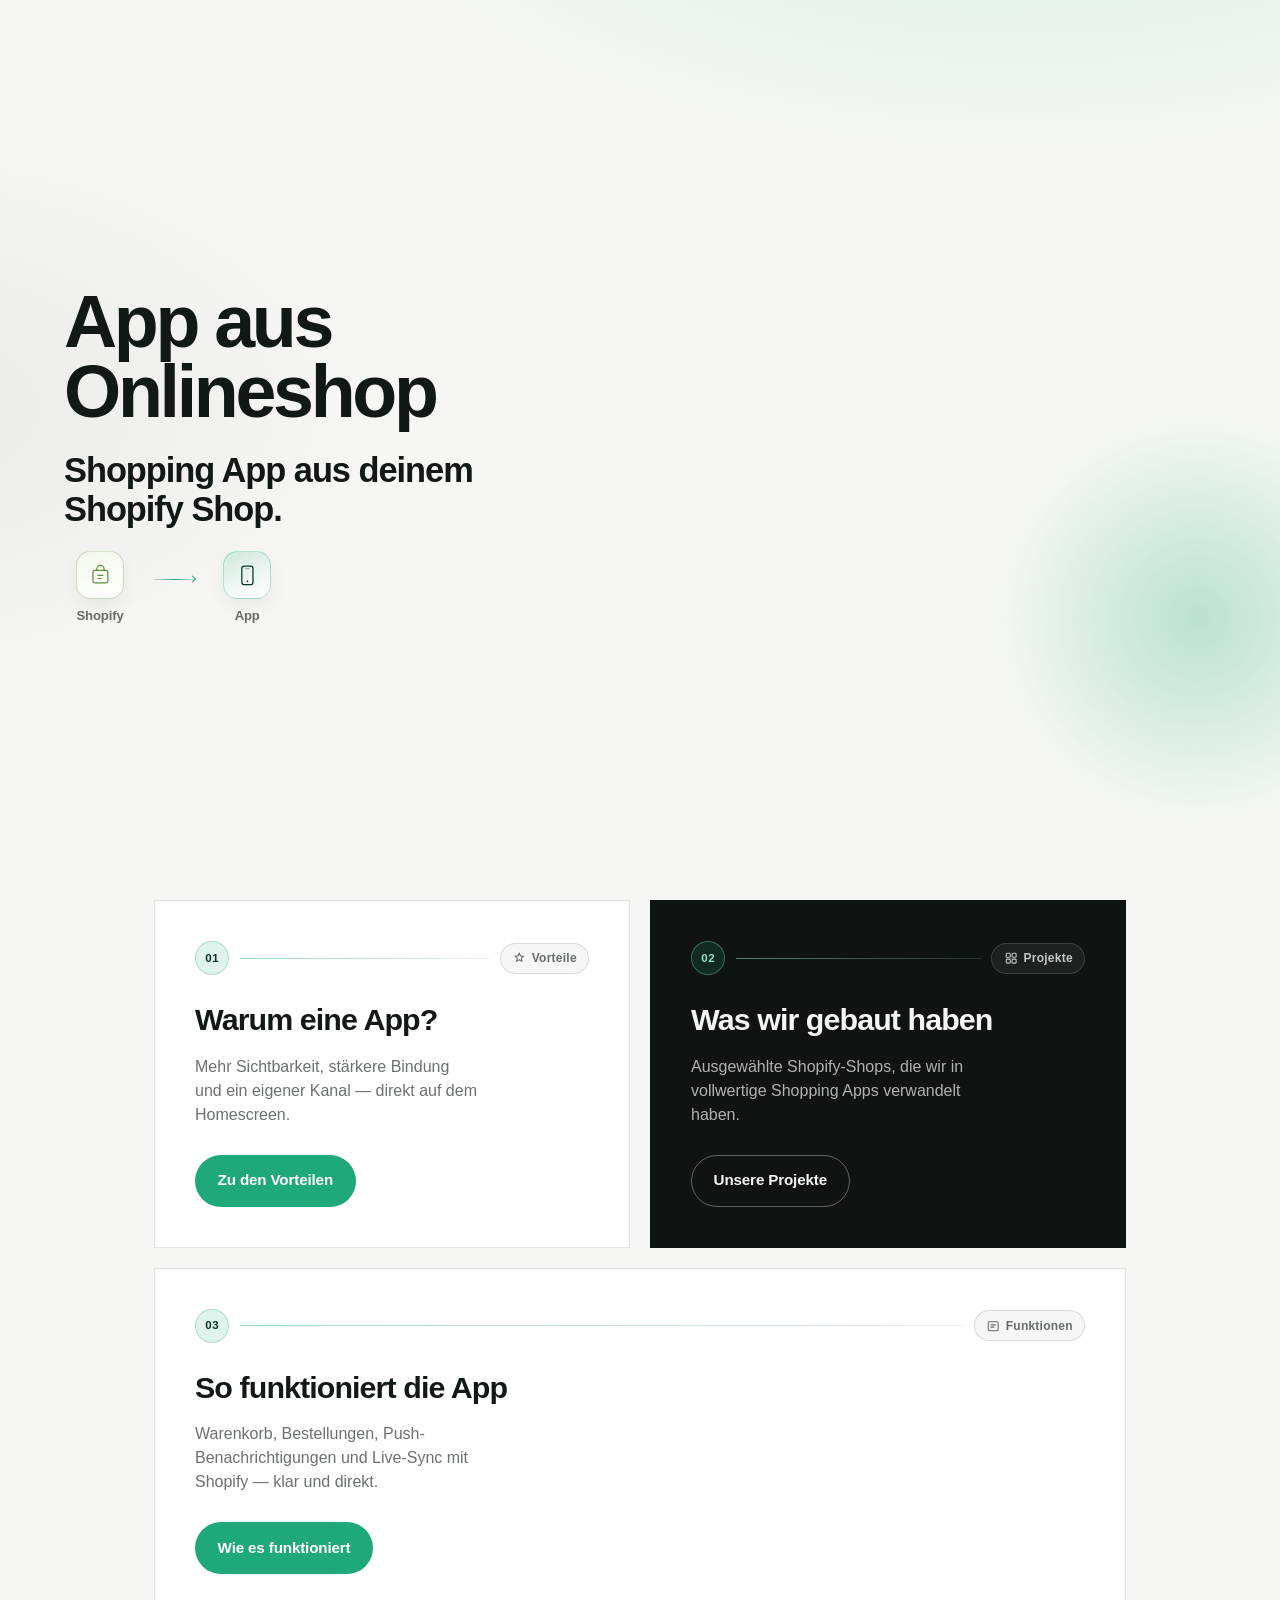
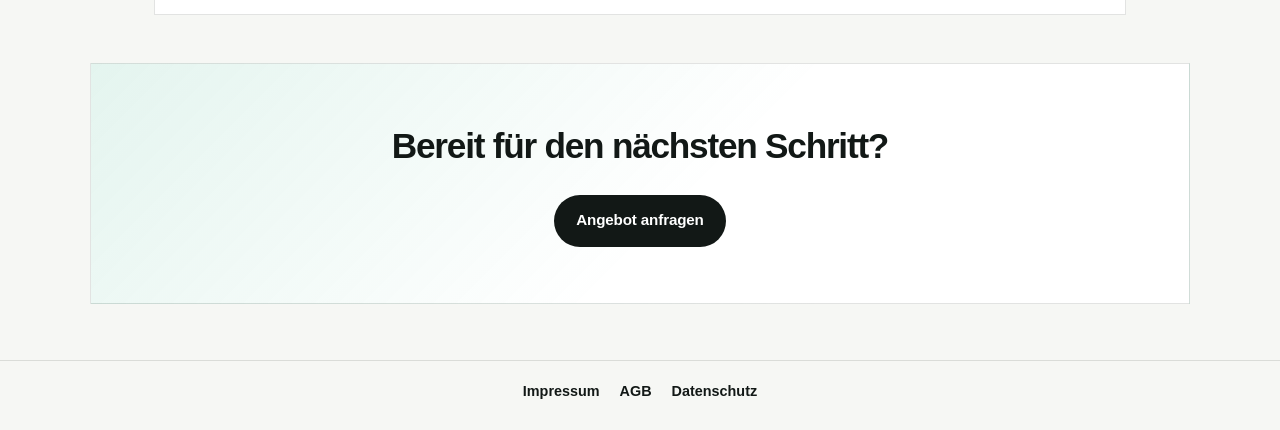
==== index.html @ 129f3461 "Build Projekte page for Recalled Vintage Shop with store links. Co-authored-by: Cursor <cursoragent@" ====
<!DOCTYPE html>
<html lang="de">
  <head>
    <meta charset="UTF-8" />
    <meta name="viewport" content="width=device-width, initial-scale=1.0" />
    <title>App aus Onlineshop — Shopping App aus Shopify</title>
    <meta
      name="description"
      content="App aus Onlineshop — wir verwandeln deinen Shopify Shop in eine native Shopping App."
    />
    <meta name="robots" content="index, follow" />
    <link rel="canonical" href="https://appausonlineshop.de/" />
    <link rel="icon" href="assets/favicon-32.png" type="image/png" sizes="32x32" />
    <link rel="preconnect" href="https://fonts.bunny.net" />
    <link
      href="https://fonts.bunny.net/css?family=space-grotesk:500,600,700|dm-sans:400,500,600,700"
      rel="stylesheet"
    />
    <link rel="stylesheet" href="style.css?v=20261018r" />
  </head>
  <body class="home">
    <main>
      <section class="hero">
        <div class="hero__glow" aria-hidden="true"></div>
        <p class="hero__brand reveal reveal--in">App aus Onlineshop</p>
        <h1 class="hero__title reveal reveal--in" style="--d: 80ms">
          Shopping App aus deinem Shopify Shop.
        </h1>
        <div class="hero__flow reveal reveal--in" style="--d: 160ms" aria-label="Shopify zu App">
          <div class="hero__flow-item">
            <span class="hero__flow-icon hero__flow-icon--shop" aria-hidden="true">
              <svg viewBox="0 0 40 40" fill="none" xmlns="http://www.w3.org/2000/svg">
                <rect x="8" y="12" width="24" height="20" rx="3" stroke="currentColor" stroke-width="2"/>
                <path d="M14 12V10a6 6 0 0 1 12 0v2" stroke="currentColor" stroke-width="2" stroke-linecap="round"/>
                <path d="M16 20h8M16 25h5" stroke="currentColor" stroke-width="2" stroke-linecap="round"/>
              </svg>
            </span>
            <span class="hero__flow-label">Shopify</span>
          </div>
          <span class="hero__flow-line" aria-hidden="true"></span>
          <div class="hero__flow-item">
            <span class="hero__flow-icon hero__flow-icon--app" aria-hidden="true">
              <svg viewBox="0 0 40 40" fill="none" xmlns="http://www.w3.org/2000/svg">
                <rect x="11" y="5" width="18" height="30" rx="4" stroke="currentColor" stroke-width="2"/>
                <circle cx="20" cy="29.5" r="1.4" fill="currentColor"/>
                <rect x="16" y="8.5" width="8" height="1.6" rx="0.8" fill="currentColor" opacity="0.45"/>
              </svg>
            </span>
            <span class="hero__flow-label">App</span>
          </div>
        </div>
      </section>

      <section class="path-grid" aria-label="Weiterführende Seiten">
        <article class="path-block reveal">
          <div class="path-block__meta">
            <span class="path-block__step" aria-hidden="true">01</span>
            <span class="path-block__meta-line" aria-hidden="true"></span>
            <span class="path-block__tag">
              <svg viewBox="0 0 16 16" fill="none" aria-hidden="true">
                <path d="M8 2.2l1.4 3.2 3.5.4-2.6 2.3.8 3.4L8 9.7l-2.9 1.8.8-3.4L3.3 5.8l3.5-.4L8 2.2z" stroke="currentColor" stroke-width="1.2" stroke-linejoin="round"/>
              </svg>
              Vorteile
            </span>
          </div>
          <h2 class="path-block__title">Warum eine App?</h2>
          <p class="path-block__text">
            Mehr Sichtbarkeit, stärkere Bindung und ein eigener Kanal — direkt auf dem Homescreen.
          </p>
          <a class="btn" href="vorteile.html">Zu den Vorteilen</a>
        </article>

        <article class="path-block path-block--alt reveal" style="--d: 100ms">
          <div class="path-block__meta">
            <span class="path-block__step" aria-hidden="true">02</span>
            <span class="path-block__meta-line" aria-hidden="true"></span>
            <span class="path-block__tag">
              <svg viewBox="0 0 16 16" fill="none" aria-hidden="true">
                <rect x="2.5" y="2.5" width="4.5" height="4.5" rx="1" stroke="currentColor" stroke-width="1.2"/>
                <rect x="9" y="2.5" width="4.5" height="4.5" rx="1" stroke="currentColor" stroke-width="1.2"/>
                <rect x="2.5" y="9" width="4.5" height="4.5" rx="1" stroke="currentColor" stroke-width="1.2"/>
                <rect x="9" y="9" width="4.5" height="4.5" rx="1" stroke="currentColor" stroke-width="1.2"/>
              </svg>
              Projekte
            </span>
          </div>
          <h2 class="path-block__title">Was wir gebaut haben</h2>
          <p class="path-block__text">
            Ausgewählte Shopify-Shops, die wir in vollwertige Shopping Apps verwandelt haben.
          </p>
          <a class="btn btn--ghost" href="projekte.html">Unsere Projekte</a>
        </article>

        <article class="path-block path-block--wide reveal" style="--d: 160ms">
          <div class="path-block__meta">
            <span class="path-block__step" aria-hidden="true">03</span>
            <span class="path-block__meta-line" aria-hidden="true"></span>
            <span class="path-block__tag">
              <svg viewBox="0 0 16 16" fill="none" aria-hidden="true">
                <rect x="2.5" y="3" width="11" height="10" rx="1.5" stroke="currentColor" stroke-width="1.2"/>
                <path d="M5.5 6.5h5M5.5 9h3.5" stroke="currentColor" stroke-width="1.2" stroke-linecap="round"/>
              </svg>
              Funktionen
            </span>
          </div>
          <h2 class="path-block__title">So funktioniert die App</h2>
          <p class="path-block__text">
            Warenkorb, Bestellungen, Push-Benachrichtigungen und Live-Sync mit Shopify — klar und direkt.
          </p>
          <a class="btn" href="wie-es-funktioniert.html">Wie es funktioniert</a>
        </article>
      </section>

      <section class="offer reveal">
        <h2 class="offer__title">Bereit für den nächsten Schritt?</h2>
        <a class="btn btn--solid" href="angebot.html">Angebot anfragen</a>
      </section>
    </main>

    <footer class="site-footer">
      <nav class="site-footer__nav" aria-label="Rechtliches">
        <a href="impressum.html">Impressum</a>
        <a href="agb.html">AGB</a>
        <a href="datenschutz.html">Datenschutz</a>
      </nav>
    </footer>

    <script src="main.js?v=20261018q" defer></script>
  </body>
</html>
---- style.css ----
*,
*::before,
*::after {
  box-sizing: border-box;
  margin: 0;
  padding: 0;
}

:root {
  --bg: #f6f7f4;
  --bg-deep: #0f1412;
  --ink: #121816;
  --muted: rgba(18, 24, 22, 0.62);
  --line: rgba(18, 24, 22, 0.12);
  --accent: #1fa97a;
  --accent-ink: #083527;
  --surface: #ffffff;
  --font: "DM Sans", "Segoe UI", sans-serif;
  --display: "Space Grotesk", "Segoe UI", sans-serif;
}

html {
  scroll-behavior: smooth;
}

html,
body {
  min-height: 100%;
}

body {
  background: var(--bg);
  color: var(--ink);
  font-family: var(--font);
  line-height: 1.5;
  -webkit-font-smoothing: antialiased;
}

a {
  color: inherit;
}

/* —— Home —— */
.home {
  background:
    radial-gradient(1200px 600px at 80% -10%, rgba(31, 169, 122, 0.16), transparent 60%),
    radial-gradient(900px 500px at -10% 20%, rgba(18, 24, 22, 0.06), transparent 55%),
    var(--bg);
}

.hero {
  position: relative;
  min-height: 100svh;
  display: flex;
  flex-direction: column;
  justify-content: center;
  padding: clamp(2.5rem, 6vw, 5rem) clamp(1.25rem, 5vw, 4rem) 4rem;
  overflow: hidden;
}

.hero__glow {
  position: absolute;
  inset: auto -10% 8% auto;
  width: min(52vw, 420px);
  height: min(52vw, 420px);
  border-radius: 50%;
  background: radial-gradient(circle, rgba(31, 169, 122, 0.28), transparent 68%);
  filter: blur(8px);
  pointer-events: none;
  animation: drift 10s ease-in-out infinite alternate;
}

@keyframes drift {
  from {
    transform: translate3d(0, 0, 0) scale(1);
  }
  to {
    transform: translate3d(-24px, -18px, 0) scale(1.06);
  }
}

.hero__brand {
  font-family: var(--display);
  font-size: clamp(2.4rem, 7vw, 4.6rem);
  font-weight: 700;
  letter-spacing: -0.045em;
  line-height: 0.95;
  max-width: 14ch;
  margin-bottom: 1.5rem;
}

.hero__title {
  font-family: var(--display);
  font-size: clamp(1.45rem, 3.4vw, 2.15rem);
  font-weight: 600;
  letter-spacing: -0.03em;
  line-height: 1.15;
  max-width: 22ch;
  margin-bottom: 1.35rem;
}

.hero__flow {
  display: inline-flex;
  align-items: center;
  gap: 1.1rem;
}

.hero__flow-item {
  display: flex;
  flex-direction: column;
  align-items: center;
  gap: 0.45rem;
  min-width: 4.5rem;
}

.hero__flow-icon {
  width: 3rem;
  height: 3rem;
  border-radius: 0.9rem;
  display: grid;
  place-items: center;
  border: 1px solid var(--line);
  background: var(--surface);
  box-shadow: 0 8px 20px rgba(18, 24, 22, 0.06);
}

.hero__flow-icon svg {
  width: 1.55rem;
  height: 1.55rem;
}

.hero__flow-icon--shop {
  color: #5e8e3e;
  background: linear-gradient(160deg, #f3f8ec, #fff);
  border-color: rgba(94, 142, 62, 0.28);
}

.hero__flow-icon--app {
  color: var(--accent-ink);
  background: linear-gradient(160deg, rgba(31, 169, 122, 0.16), #fff);
  border-color: rgba(31, 169, 122, 0.3);
}

.hero__flow-label {
  font-family: var(--display);
  font-size: 0.82rem;
  font-weight: 600;
  letter-spacing: -0.01em;
  color: var(--muted);
}

.hero__flow-line {
  width: 2.5rem;
  height: 1.5px;
  margin-bottom: 1.15rem;
  background: linear-gradient(90deg, rgba(18, 24, 22, 0.15), var(--accent), rgba(18, 24, 22, 0.15));
  position: relative;
  flex-shrink: 0;
}

.hero__flow-line::after {
  content: "";
  position: absolute;
  right: -1px;
  top: 50%;
  width: 5px;
  height: 5px;
  border-right: 1.5px solid var(--accent);
  border-top: 1.5px solid var(--accent);
  transform: translateY(-50%) rotate(45deg);
}

.path-grid {
  display: grid;
  grid-template-columns: 1fr;
  gap: 1rem;
  padding: 0 clamp(1.25rem, 5vw, 4rem) 2rem;
  max-width: 1100px;
  margin: 0 auto;
}

@media (min-width: 820px) {
  .path-grid {
    grid-template-columns: 1fr 1fr;
    gap: 1.25rem;
  }

  .path-block--wide {
    grid-column: 1 / -1;
  }
}

.path-block {
  background: var(--surface);
  border: 1px solid var(--line);
  padding: clamp(1.75rem, 3.5vw, 2.5rem);
  min-height: 280px;
  display: flex;
  flex-direction: column;
  align-items: flex-start;
  transition: transform 0.45s ease, border-color 0.3s ease;
}

.path-block:hover {
  transform: translateY(-4px);
  border-color: rgba(31, 169, 122, 0.45);
}

.path-block--alt {
  background: var(--bg-deep);
  color: #f3f6f4;
  border-color: transparent;
}

.path-block--alt .path-block__text {
  color: rgba(243, 246, 244, 0.7);
}

.path-block--alt .path-block__step {
  background: rgba(31, 169, 122, 0.16);
  color: #8fe0bf;
  border-color: rgba(143, 224, 191, 0.35);
}

.path-block--alt .path-block__meta-line {
  background: linear-gradient(90deg, rgba(143, 224, 191, 0.55), rgba(243, 246, 244, 0.12));
}

.path-block--alt .path-block__tag {
  color: rgba(243, 246, 244, 0.78);
  background: rgba(243, 246, 244, 0.06);
  border-color: rgba(243, 246, 244, 0.14);
}

.path-block__meta {
  display: flex;
  align-items: center;
  gap: 0.65rem;
  margin-bottom: 1.35rem;
  width: 100%;
}

.path-block__step {
  flex-shrink: 0;
  width: 2.15rem;
  height: 2.15rem;
  border-radius: 999px;
  display: grid;
  place-items: center;
  font-family: var(--display);
  font-size: 0.72rem;
  font-weight: 700;
  letter-spacing: 0.04em;
  color: var(--accent-ink);
  background: rgba(31, 169, 122, 0.14);
  border: 1px solid rgba(31, 169, 122, 0.28);
}

.path-block__meta-line {
  flex: 1;
  height: 1px;
  min-width: 1.5rem;
  background: linear-gradient(90deg, rgba(31, 169, 122, 0.45), rgba(18, 24, 22, 0.08));
}

.path-block__tag {
  display: inline-flex;
  align-items: center;
  gap: 0.35rem;
  flex-shrink: 0;
  padding: 0.35rem 0.7rem;
  border-radius: 999px;
  font-family: var(--display);
  font-size: 0.75rem;
  font-weight: 600;
  letter-spacing: 0.02em;
  color: var(--muted);
  background: rgba(18, 24, 22, 0.04);
  border: 1px solid var(--line);
}

.path-block__tag svg {
  width: 0.9rem;
  height: 0.9rem;
}

.path-block__title {
  font-family: var(--display);
  font-size: clamp(1.5rem, 3vw, 1.9rem);
  font-weight: 700;
  letter-spacing: -0.03em;
  margin-bottom: 0.75rem;
}

.path-block__text {
  color: var(--muted);
  font-size: 1rem;
  font-weight: 500;
  max-width: 32ch;
  margin-bottom: 1.75rem;
  flex: 1;
}

.btn {
  display: inline-flex;
  align-items: center;
  justify-content: center;
  gap: 0.5rem;
  padding: 0.85rem 1.35rem;
  border-radius: 999px;
  background: var(--accent);
  color: #fff;
  text-decoration: none;
  font-family: var(--display);
  font-size: 0.95rem;
  font-weight: 600;
  letter-spacing: -0.01em;
  border: 1.5px solid transparent;
  transition: transform 0.25s ease, background 0.25s ease, color 0.25s ease;
}

.btn:hover {
  transform: translateY(-2px);
  background: #189468;
}

.btn--ghost {
  background: transparent;
  color: #f3f6f4;
  border-color: rgba(243, 246, 244, 0.35);
}

.btn--ghost:hover {
  background: rgba(243, 246, 244, 0.08);
  color: #fff;
}

.btn--solid {
  background: var(--ink);
  color: #fff;
}

.btn--solid:hover {
  background: #000;
}

.offer {
  width: min(1100px, calc(100% - 2 * clamp(1.25rem, 5vw, 4rem)));
  margin: 1rem auto 3.5rem;
  padding: clamp(2.25rem, 5vw, 3.5rem);
  text-align: center;
  background:
    linear-gradient(135deg, rgba(31, 169, 122, 0.12), transparent 55%),
    var(--surface);
  border: 1px solid var(--line);
}

.offer__title {
  font-family: var(--display);
  font-size: clamp(1.6rem, 3.5vw, 2.2rem);
  font-weight: 700;
  letter-spacing: -0.035em;
  margin-bottom: 1.35rem;
}

/* —— Reveal —— */
.reveal {
  opacity: 0;
  transform: translateY(28px);
  transition:
    opacity 0.7s cubic-bezier(0.22, 1, 0.36, 1),
    transform 0.7s cubic-bezier(0.22, 1, 0.36, 1);
  transition-delay: var(--d, 0ms);
}

.reveal.is-visible,
.reveal.reveal--in.is-visible {
  opacity: 1;
  transform: translateY(0);
}

@media (prefers-reduced-motion: reduce) {
  .reveal,
  .hero__glow,
  .path-block,
  .btn {
    animation: none !important;
    transition: none !important;
    opacity: 1 !important;
    transform: none !important;
  }
}

/* —— Inner pages —— */
.inner-page,
.stub-page,
.legal-page {
  min-height: 100vh;
  display: flex;
  flex-direction: column;
  background:
    radial-gradient(900px 420px at 90% -5%, rgba(31, 169, 122, 0.12), transparent 55%),
    var(--bg);
}

.page-top {
  width: min(1100px, calc(100% - 2.5rem));
  margin: 0 auto;
  padding: 1.25rem 0;
}

.page-intro {
  width: min(720px, calc(100% - 2.5rem));
  margin: 0 auto 2.5rem;
  padding-top: 0.5rem;
}

.page-intro__eyebrow {
  font-family: var(--display);
  font-size: 0.8rem;
  font-weight: 600;
  letter-spacing: 0.08em;
  text-transform: uppercase;
  color: var(--accent);
  margin-bottom: 0.85rem;
}

.page-intro__title {
  font-family: var(--display);
  font-size: clamp(1.9rem, 5vw, 3rem);
  font-weight: 700;
  letter-spacing: -0.04em;
  line-height: 1.05;
  max-width: 16ch;
  margin-bottom: 1rem;
}

.page-intro__lead {
  font-size: clamp(1rem, 2vw, 1.15rem);
  font-weight: 500;
  color: var(--muted);
  max-width: 38ch;
}

.page-intro__hint {
  margin-top: 1.5rem;
  font-family: var(--display);
  font-size: 0.8rem;
  font-weight: 600;
  letter-spacing: 0.04em;
  color: rgba(18, 24, 22, 0.4);
}

/* —— Why compare (scroll stages, stacked, no overlap) —— */
.why--stage {
  height: 560vh;
  position: relative;
  margin: 0 0 4rem;
  isolation: isolate;
  z-index: 1;
}

.why--stage + .why--stage {
  z-index: 2;
  margin-top: 2rem;
  border-top: 1px solid var(--line);
  padding-top: 0;
}

.why--stage.why--static {
  height: auto;
  margin-bottom: 3rem;
}

.why__sticky {
  position: sticky;
  top: 0;
  height: 100svh;
  display: flex;
  flex-direction: column;
  justify-content: center;
  padding: 1.5rem clamp(1.25rem, 5vw, 4rem) 1.5rem;
  box-sizing: border-box;
  overflow: clip;
  background: var(--bg);
  z-index: 1;
}

.why--static .why__sticky {
  position: relative;
  height: auto;
  min-height: auto;
  overflow: visible;
}

.why__progress {
  position: absolute;
  top: 0;
  left: 0;
  right: 0;
  height: 3px;
  background: rgba(18, 24, 22, 0.08);
}

.why__progress-bar {
  height: 100%;
  width: 0%;
  background: var(--accent);
}

.why__eyebrow {
  width: min(1100px, 100%);
  margin: 0 auto 0.35rem;
  font-family: var(--display);
  font-size: 0.75rem;
  font-weight: 600;
  letter-spacing: 0.1em;
  text-transform: uppercase;
  color: var(--accent);
}

.why__title {
  width: min(1100px, 100%);
  margin: 0 auto 1.1rem;
  font-family: var(--display);
  font-size: clamp(1.25rem, 2.8vw, 1.7rem);
  font-weight: 700;
  letter-spacing: -0.03em;
  line-height: 1.15;
}

.why-compare {
  width: min(1100px, 100%);
  margin: 0 auto;
  display: grid;
  grid-template-columns: 1fr;
  gap: 1.5rem;
  align-items: start;
}

@media (min-width: 820px) {
  .why-compare.is-split {
    grid-template-columns: 1.1fr 0.9fr;
    gap: 2rem;
  }

  .why-compare:not(.is-split) .why-path--web {
    max-width: 400px;
  }
}

.why-path {
  display: flex;
  flex-direction: column;
  gap: 0.85rem;
  min-width: 0;
}

.why-path__label {
  font-family: var(--display);
  font-weight: 700;
  font-size: 0.8rem;
  letter-spacing: 0.1em;
  text-transform: uppercase;
  color: var(--muted);
}

.why-path--app {
  display: none;
  opacity: 0;
  transform: translateY(16px);
}

.why-path--app.is-live {
  display: flex;
  opacity: 1;
  transform: none;
  animation: why-app-in 0.4s ease both;
}

@keyframes why-app-in {
  from {
    opacity: 0;
    transform: translateY(16px);
  }
  to {
    opacity: 1;
    transform: none;
  }
}

.why-browser {
  border: 1px solid var(--line);
  border-radius: 16px;
  overflow: hidden;
  background: var(--surface);
  box-shadow: 0 16px 40px rgba(18, 24, 22, 0.06);
  max-width: 380px;
}

.why-browser__chrome {
  display: flex;
  align-items: center;
  gap: 0.65rem;
  padding: 0.6rem 0.75rem;
  border-bottom: 1px solid var(--line);
  background: #fff;
}

.why-browser__dots {
  display: flex;
  gap: 0.28rem;
  flex-shrink: 0;
}

.why-browser__dots i {
  width: 0.4rem;
  height: 0.4rem;
  border-radius: 50%;
  background: #d4d8d5;
  transition: background 0.2s ease, transform 0.2s ease, box-shadow 0.2s ease;
}

.why-dot--close.is-hot {
  background: #e85d4c;
  transform: scale(1.25);
  box-shadow: 0 0 0 3px rgba(232, 93, 76, 0.22);
}

.why-browser--window {
  transform-origin: top center;
  transition: transform 0.35s ease, opacity 0.35s ease;
}

.why-browser--window.is-closing {
  transform: scale(0.92);
  opacity: 0.55;
}

.why-browser--window.is-closed {
  transform: scale(0.86);
  opacity: 1;
}

.why-browser__gone {
  display: flex;
  flex-direction: column;
  align-items: center;
  justify-content: center;
  gap: 0.35rem;
  background: #f0f2ef;
  color: var(--ink);
  text-align: center;
  padding: 1rem;
}

.why-browser__gone span {
  font-family: var(--display);
  font-weight: 700;
  font-size: 0.95rem;
  letter-spacing: -0.02em;
}

.why-browser__gone small {
  font-size: 0.75rem;
  font-weight: 500;
  color: var(--muted);
  max-width: 18ch;
}

.why-browser__url {
  flex: 1;
  min-height: 1.4rem;
  border-radius: 7px;
  background: #f0f2ef;
  padding: 0.2rem 0.55rem;
  font-size: 0.74rem;
  color: var(--muted);
  display: flex;
  align-items: center;
  white-space: nowrap;
  overflow: hidden;
}

.why-browser__cursor {
  display: inline-block;
  width: 1.5px;
  height: 0.9em;
  background: var(--ink);
  margin-left: 1px;
  opacity: 0;
}

.why-browser__cursor.is-on {
  animation: blink 0.7s steps(1) infinite;
}

@keyframes blink {
  50% {
    opacity: 0;
  }
}

.why-browser__body {
  position: relative;
  aspect-ratio: 16 / 11;
  background: #fff;
}

.why-browser__layer {
  position: absolute;
  inset: 0;
  display: grid;
  place-items: center;
  opacity: 0;
  transition: opacity 0.25s ease;
  pointer-events: none;
}

.why-browser__layer.is-on {
  opacity: 1;
}

.why-browser__search {
  display: flex;
  flex-direction: column;
  align-items: stretch;
  justify-content: flex-start;
  gap: 0.55rem;
  padding: 0.9rem 1rem;
  place-items: unset;
  background: #fff;
}

.why-search-title {
  font-family: var(--display);
  font-size: 0.7rem;
  font-weight: 700;
  letter-spacing: 0.08em;
  text-transform: uppercase;
  color: var(--muted);
}

.why-search-list {
  display: flex;
  flex-direction: column;
  gap: 0.35rem;
}

.why-search-list span {
  font-size: 0.8rem;
  font-weight: 500;
  padding: 0.45rem 0.55rem;
  border-radius: 8px;
  background: #f2f4f2;
  opacity: 0.35;
  transition: opacity 0.2s ease, background 0.2s ease;
}

.why-search-list span.is-hot {
  opacity: 1;
  background: rgba(31, 169, 122, 0.12);
  font-weight: 600;
}

.why-safari-icon {
  font-family: var(--display);
  font-weight: 700;
  font-size: 0.95rem;
  letter-spacing: 0.04em;
  padding: 0.85rem 1.15rem;
  border: 1.5px solid var(--ink);
  border-radius: 12px;
}

.why-spinner {
  width: 2rem;
  height: 2rem;
  border: 2px solid var(--line);
  border-top-color: var(--accent);
  border-radius: 50%;
  animation: spin 0.75s linear infinite;
}

@keyframes spin {
  to {
    transform: rotate(360deg);
  }
}

.why-browser__shop {
  display: flex;
  flex-direction: column;
  align-items: center;
  justify-content: center;
  gap: 0.55rem;
  background: var(--bg-deep);
  color: #fff;
}

.why-mini-grid {
  display: grid;
  grid-template-columns: 1fr 1fr;
  gap: 0.35rem;
  width: 4.5rem;
}

.why-mini-grid i {
  display: block;
  aspect-ratio: 1;
  border-radius: 5px;
  background: rgba(255, 255, 255, 0.14);
}

.why-browser__shop span {
  font-family: var(--display);
  font-size: 0.7rem;
  letter-spacing: 0.1em;
  text-transform: uppercase;
  opacity: 0.7;
}

.why-phone {
  width: min(168px, 52%);
  aspect-ratio: 9 / 19.2;
  border-radius: 28px;
  background: #1a1a1a;
  padding: 0.38rem;
  box-shadow:
    0 0 0 1px #2c2c2c,
    0 22px 44px rgba(0, 0, 0, 0.22);
}

.why-phone__bezel {
  position: relative;
  height: 100%;
  border-radius: 24px;
  overflow: hidden;
  background: #000;
}

.why-phone__island {
  position: absolute;
  top: 0.55rem;
  left: 50%;
  z-index: 5;
  width: 38%;
  height: 0.82rem;
  transform: translateX(-50%);
  border-radius: 999px;
  background: #0a0a0a;
  box-shadow: inset 0 0 0 1px #111;
}

.why-phone__screen {
  position: relative;
  height: 100%;
  overflow: hidden;
  background: #111;
  display: flex;
  flex-direction: column;
}

.why-phone__layer {
  position: absolute;
  inset: 0;
  opacity: 0;
  transition: opacity 0.28s ease;
  pointer-events: none;
}

.why-phone__layer.is-on {
  opacity: 1;
}

.why-ios-home {
  display: flex;
  flex-direction: column;
  padding: 1.55rem 0.55rem 0.55rem;
  background:
    radial-gradient(120% 80% at 20% 0%, #6ec8ff 0%, transparent 45%),
    radial-gradient(100% 70% at 100% 30%, #c9a0ff 0%, transparent 50%),
    linear-gradient(165deg, #1d3557 0%, #457b9d 45%, #a8dadc 100%);
}

.why-ios-status {
  display: flex;
  align-items: center;
  justify-content: space-between;
  padding: 0 0.35rem 0.65rem;
  color: #fff;
  font-size: 0.55rem;
  font-weight: 700;
  letter-spacing: 0.02em;
}

.why-ios-status__right {
  display: flex;
  align-items: center;
  gap: 0.18rem;
}

.why-ios-signal,
.why-ios-wifi,
.why-ios-battery {
  display: block;
  background: #fff;
  border-radius: 1px;
}

.why-ios-signal {
  width: 0.55rem;
  height: 0.35rem;
  clip-path: polygon(0 100%, 25% 60%, 25% 100%, 50% 35%, 50% 100%, 75% 15%, 75% 100%, 100% 0, 100% 100%);
}

.why-ios-wifi {
  width: 0.5rem;
  height: 0.35rem;
  border-radius: 50% 50% 0 0;
  opacity: 0.95;
}

.why-ios-battery {
  width: 0.7rem;
  height: 0.35rem;
  border-radius: 1px;
  opacity: 0.9;
}

.why-ios-grid {
  display: grid;
  grid-template-columns: repeat(4, 1fr);
  gap: 0.55rem 0.35rem;
  padding: 0.15rem 0.15rem 0;
  flex: 1;
  align-content: start;
}

.why-ios-app {
  appearance: none;
  border: 0;
  background: transparent;
  padding: 0;
  display: flex;
  flex-direction: column;
  align-items: center;
  gap: 0.18rem;
  color: #fff;
  font: inherit;
}

.why-ios-app i {
  display: block;
  width: 100%;
  aspect-ratio: 1;
  border-radius: 22%;
  box-shadow: 0 2px 6px rgba(0, 0, 0, 0.18);
}

.why-ios-app--muted i {
  background: linear-gradient(160deg, rgba(255, 255, 255, 0.55), rgba(255, 255, 255, 0.22));
}

.why-ios-app--muted:nth-child(2) i {
  background: linear-gradient(160deg, #ff8a65, #e64a19);
}

.why-ios-app--muted:nth-child(3) i {
  background: linear-gradient(160deg, #4fc3f7, #0288d1);
}

.why-ios-app--muted:nth-child(4) i {
  background: linear-gradient(160deg, #81c784, #388e3c);
}

.why-ios-app--muted:nth-child(5) i {
  background: linear-gradient(160deg, #f06292, #c2185b);
}

.why-ios-app--muted:nth-child(6) i {
  background: linear-gradient(160deg, #ffd54f, #ffa000);
}

.why-ios-app--muted:nth-child(7) i {
  background: linear-gradient(160deg, #ba68c8, #7b1fa2);
}

.why-ios-app--shop {
  position: relative;
  z-index: 2;
  transition: transform 0.18s ease;
}

.why-ios-app--shop i {
  background: linear-gradient(160deg, #34d399, #0f766e);
  box-shadow:
    0 0 0 1.5px rgba(255, 255, 255, 0.55),
    0 4px 12px rgba(15, 118, 110, 0.45);
}

.why-ios-app--shop em {
  font-style: normal;
  font-size: 0.48rem;
  font-weight: 600;
  line-height: 1;
  text-shadow: 0 1px 2px rgba(0, 0, 0, 0.35);
}

.why-ios-app--shop.is-press {
  transform: scale(0.86);
}

.why-ios-app--shop.is-glow i {
  box-shadow:
    0 0 0 2px rgba(255, 255, 255, 0.75),
    0 0 16px rgba(52, 211, 153, 0.75),
    0 4px 12px rgba(15, 118, 110, 0.45);
}

.why-pages {
  display: flex;
  width: 200%;
  flex: 1;
  min-height: 0;
  margin-top: 1.55rem;
  transition: transform 0.05s linear;
  will-change: transform;
}

.why-page {
  width: 50%;
  flex: 0 0 50%;
  padding: 0 0.55rem;
  box-sizing: border-box;
}

.why-ios-home--page {
  display: flex;
  flex-direction: column;
  background: transparent;
  padding-top: 0;
  justify-content: flex-start;
}

.why-ios-status--fixed {
  position: absolute;
  top: 1.55rem;
  left: 0.55rem;
  right: 0.55rem;
  z-index: 3;
  padding: 0;
}

.why--return .why-phone__screen {
  background:
    radial-gradient(120% 80% at 20% 0%, #6ec8ff 0%, transparent 45%),
    radial-gradient(100% 70% at 100% 30%, #c9a0ff 0%, transparent 50%),
    linear-gradient(165deg, #1d3557 0%, #457b9d 45%, #a8dadc 100%);
}

.why--return .why-ios-dock {
  margin: 0 0.45rem 0.5rem;
  position: relative;
  z-index: 2;
}

.why-ios-dots {
  display: flex;
  justify-content: center;
  gap: 0.28rem;
  padding: 0.25rem 0 0.35rem;
  position: relative;
  z-index: 2;
}

.why-ios-dots i {
  width: 0.28rem;
  height: 0.28rem;
  border-radius: 50%;
  background: rgba(255, 255, 255, 0.35);
}

.why-ios-dots i.is-on {
  background: #fff;
}

/* —— Vorteil 3: Mail vs Push —— */
.why-mail {
  border: 1px solid var(--line);
  border-radius: 16px;
  overflow: hidden;
  background: var(--surface);
  box-shadow: 0 16px 40px rgba(18, 24, 22, 0.06);
  max-width: 380px;
}

.why-mail__bar {
  display: flex;
  align-items: center;
  justify-content: space-between;
  padding: 0.7rem 0.85rem;
  border-bottom: 1px solid var(--line);
  font-family: var(--display);
  font-size: 0.85rem;
  font-weight: 700;
}

.why-mail__bar em {
  min-width: 1.35rem;
  height: 1.35rem;
  padding: 0 0.35rem;
  border-radius: 999px;
  background: #e85d4c;
  color: #fff;
  font-style: normal;
  font-size: 0.7rem;
  font-weight: 700;
  display: inline-flex;
  align-items: center;
  justify-content: center;
}

.why-mail__list {
  list-style: none;
  display: flex;
  flex-direction: column;
}

.why-mail__list li {
  display: none;
  flex-direction: column;
  gap: 0.15rem;
  padding: 0.7rem 0.85rem;
  border-bottom: 1px solid rgba(18, 24, 22, 0.06);
  opacity: 0;
  transform: translateY(8px);
}

.why-mail__list li.is-on {
  display: flex;
  opacity: 1;
  transform: none;
}

.why-mail__list li.is-dim {
  opacity: 0.45;
}

.why-mail__list li.is-lost {
  opacity: 0.28;
  filter: grayscale(0.35);
}

.why-mail__list li:last-child {
  border-bottom: 0;
}

.why-mail__list strong {
  font-size: 0.82rem;
  font-weight: 700;
  letter-spacing: -0.01em;
}

.why-mail__list span {
  font-size: 0.74rem;
  color: var(--muted);
  font-weight: 500;
  white-space: nowrap;
  overflow: hidden;
  text-overflow: ellipsis;
}

@keyframes mail-in {
  from {
    opacity: 0;
    transform: translateY(8px);
  }
  to {
    opacity: 1;
    transform: none;
  }
}

.why-lock {
  background:
    radial-gradient(120% 70% at 30% 0%, rgba(255, 255, 255, 0.18), transparent 50%),
    linear-gradient(165deg, #0b1c2c 0%, #1a3a4a 45%, #244a3a 100%);
  padding: 2.1rem 0.55rem 0.7rem;
  display: flex;
  flex-direction: column;
  align-items: stretch;
}

.why-lock__time {
  color: #fff;
  text-align: center;
  margin-bottom: 1.25rem;
}

.why-lock__time span {
  display: block;
  font-family: var(--display);
  font-size: 2.1rem;
  font-weight: 600;
  letter-spacing: -0.04em;
  line-height: 1;
}

.why-lock__time small {
  display: block;
  margin-top: 0.25rem;
  font-size: 0.62rem;
  font-weight: 500;
  opacity: 0.75;
}

.why-push {
  display: flex;
  gap: 0.45rem;
  align-items: flex-start;
  padding: 0.55rem 0.5rem;
  border-radius: 14px;
  background: rgba(255, 255, 255, 0.88);
  color: var(--ink);
  box-shadow: 0 10px 24px rgba(0, 0, 0, 0.22);
  opacity: 0;
  transform: translateY(-12px) scale(0.96);
  transition: opacity 0.35s ease, transform 0.35s ease;
}

.why-push.is-in {
  opacity: 1;
  transform: none;
}

.why-push.is-pulse {
  box-shadow:
    0 10px 24px rgba(0, 0, 0, 0.22),
    0 0 0 3px rgba(31, 169, 122, 0.28);
}

.why-push__icon {
  width: 1.55rem;
  height: 1.55rem;
  border-radius: 0.4rem;
  flex-shrink: 0;
  background: linear-gradient(160deg, #34d399, #0f766e);
}

.why-push__top {
  display: flex;
  justify-content: space-between;
  gap: 0.35rem;
  margin-bottom: 0.12rem;
}

.why-push__top strong {
  font-size: 0.62rem;
  font-weight: 700;
}

.why-push__top em {
  font-style: normal;
  font-size: 0.55rem;
  color: var(--muted);
  font-weight: 500;
}

.why-push__body p {
  font-size: 0.68rem;
  font-weight: 600;
  letter-spacing: -0.01em;
  line-height: 1.25;
}

.why-ios-dock {
  margin-top: auto;
  display: grid;
  grid-template-columns: repeat(4, 1fr);
  gap: 0.35rem;
  padding: 0.45rem;
  border-radius: 16px;
  background: rgba(255, 255, 255, 0.22);
  backdrop-filter: blur(8px);
}

.why-ios-dock span {
  aspect-ratio: 1;
  border-radius: 22%;
  background: linear-gradient(160deg, #fff, #cfd8dc);
  box-shadow: 0 2px 5px rgba(0, 0, 0, 0.12);
}

.why-ios-dock span:nth-child(1) {
  background: linear-gradient(160deg, #64b5f6, #1565c0);
}

.why-ios-dock span:nth-child(2) {
  background: linear-gradient(160deg, #81c784, #2e7d32);
}

.why-ios-dock span:nth-child(3) {
  background: linear-gradient(160deg, #ffb74d, #ef6c00);
}

.why-ios-dock span:nth-child(4) {
  background: linear-gradient(160deg, #e57373, #c62828);
}

.why-phone__shop {
  background: #0f1412;
  color: #fff;
}

.why-shop-app {
  position: relative;
  height: 100%;
  display: flex;
  flex-direction: column;
  align-items: center;
  justify-content: center;
  gap: 0.55rem;
  padding: 1.6rem 0.5rem 0.75rem;
  background:
    radial-gradient(80% 50% at 50% 0%, rgba(31, 169, 122, 0.28), transparent 60%),
    #121816;
  animation: shop-in 0.35s ease both;
}

@keyframes shop-in {
  from {
    opacity: 0;
    transform: scale(1.06);
  }
  to {
    opacity: 1;
    transform: scale(1);
  }
}

.why-shop-app__bar {
  position: absolute;
  top: 1.45rem;
  left: 0.45rem;
  right: 0.45rem;
  padding: 0.35rem 0.45rem;
  border-radius: 8px;
  background: rgba(255, 255, 255, 0.08);
  font-size: 0.55rem;
  font-weight: 600;
  letter-spacing: 0.02em;
  text-align: center;
}

.why-shop-app__label {
  font-family: var(--display);
  font-size: 0.65rem;
  letter-spacing: 0.1em;
  text-transform: uppercase;
  opacity: 0.7;
}

.why-steps {
  list-style: none;
  display: flex;
  flex-direction: column;
  gap: 0.55rem;
}

.why-steps li {
  font-size: 1.12rem;
  font-weight: 500;
  line-height: 1.35;
  color: rgba(18, 24, 22, 0.28);
  padding-left: 1.4rem;
  position: relative;
  transition: color 0.25s ease;
}

.why-steps li::before {
  content: "";
  position: absolute;
  left: 0;
  top: 0.5em;
  width: 0.55rem;
  height: 0.55rem;
  border-radius: 50%;
  background: currentColor;
}

.why-steps li.is-active {
  color: var(--ink);
  font-weight: 600;
}

.why-steps li.is-done {
  color: rgba(18, 24, 22, 0.45);
}

.why-steps--app li.is-active {
  color: var(--accent-ink);
}

.why-steps--app li.is-active::before {
  background: var(--accent);
}

@media (max-width: 819px) {
  .why--stage {
    height: 620vh;
  }

  .why__sticky {
    justify-content: flex-start;
    padding-top: 1.25rem;
    overflow-y: auto;
    -webkit-overflow-scrolling: touch;
  }

  .why__title {
    margin-bottom: 0.85rem;
  }

  .why-phone {
    width: min(140px, 44%);
  }

  .why-steps {
    gap: 0.45rem;
  }

  .why-steps li {
    font-size: 1.05rem;
  }
}

@media (prefers-reduced-motion: reduce) {
  .why-spinner,
  .why-browser__cursor.is-on,
  .why-path--app.is-live {
    animation: none !important;
  }

  .why--stage {
    height: auto;
  }

  .why-path--app {
    display: flex;
    opacity: 1;
    transform: none;
  }
}

/* —— Stub / empty pages —— */

.stub-main {
  width: min(720px, calc(100% - 2.5rem));
  margin: 0 auto;
  padding: 2rem 0 4rem;
  flex: 1;
}

.stub-main h1 {
  font-family: var(--display);
  font-size: clamp(1.75rem, 4vw, 2.4rem);
  font-weight: 700;
  letter-spacing: -0.03em;
  margin-bottom: 0.75rem;
}

.stub-main p {
  color: var(--muted);
  font-weight: 500;
}

/* —— Legal (kept) —— */
.site-footer {
  border-top: 1px solid var(--line);
  padding: 1.25rem 1.5rem 1.75rem;
  background: transparent;
}

.site-footer__nav {
  display: flex;
  flex-wrap: wrap;
  gap: 1.25rem;
  justify-content: center;
}

.site-footer__nav a {
  color: var(--ink);
  text-decoration: none;
  font-size: 0.9rem;
  font-weight: 600;
}

.site-footer__nav a:hover {
  text-decoration: underline;
}

.legal-top {
  width: min(720px, calc(100% - 2.5rem));
  margin: 0 auto;
  padding: 1.25rem 0;
}

.legal-back {
  color: var(--ink);
  text-decoration: none;
  font-size: 0.9rem;
  font-weight: 600;
}

.legal-back:hover {
  text-decoration: underline;
}

.legal-main {
  width: min(720px, calc(100% - 2.5rem));
  margin: 0 auto;
  padding: 0.5rem 0 3rem;
  flex: 1;
}

.legal-main h1 {
  font-family: var(--display);
  font-size: clamp(1.75rem, 4vw, 2.4rem);
  font-weight: 700;
  letter-spacing: -0.03em;
  margin-bottom: 1.25rem;
}

.legal-pre {
  font-family: var(--font);
  font-size: 0.95rem;
  font-weight: 500;
  line-height: 1.55;
  white-space: pre-wrap;
  color: var(--ink);
  margin: 0;
}
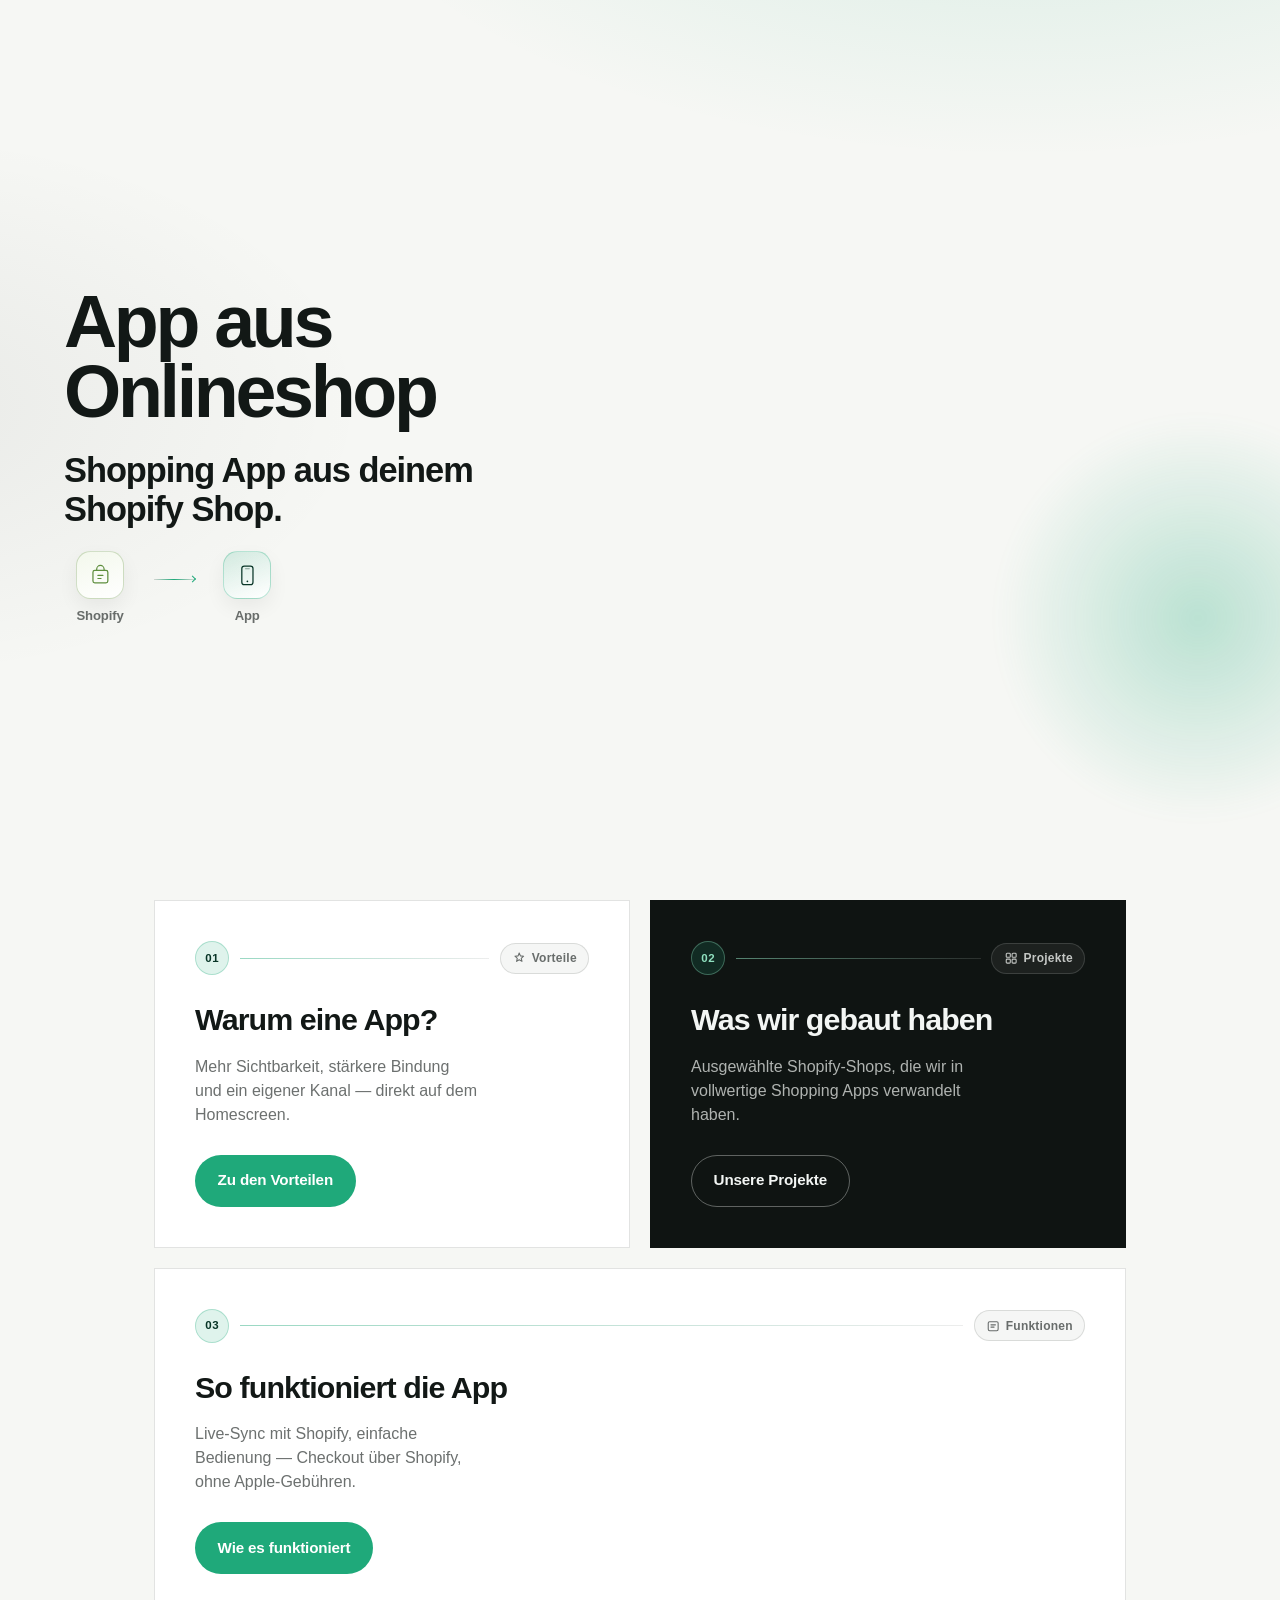
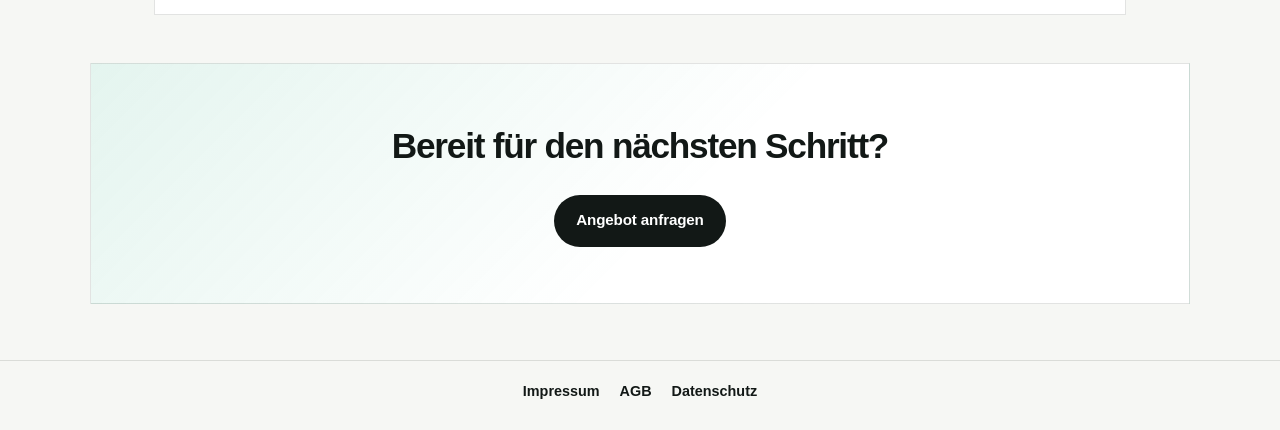
==== commit 30f99446: "Highlight Shopify checkout with no Apple fees. Co-authored-by: Cursor <cursoragent@cursor.com>" ====
--- a/index.html
+++ b/index.html
@@ -105,7 +105,7 @@
           </div>
           <h2 class="path-block__title">So funktioniert die App</h2>
           <p class="path-block__text">
-            Warenkorb, Bestellungen, Push-Benachrichtigungen und Live-Sync mit Shopify — klar und direkt.
+            Live-Sync mit Shopify, einfache Bedienung — Checkout über Shopify, ohne Apple-Gebühren.
           </p>
           <a class="btn" href="wie-es-funktioniert.html">Wie es funktioniert</a>
         </article>
--- a/style.css
+++ b/style.css
@@ -1453,6 +1453,293 @@
   }
 }
 
+/* —— Wie es funktioniert —— */
+.how-page {
+  background:
+    radial-gradient(800px 420px at 90% 0%, rgba(31, 169, 122, 0.12), transparent 55%),
+    var(--bg);
+}
+
+.sync {
+  width: min(820px, calc(100% - 2.5rem));
+  margin: 0 auto 3rem;
+}
+
+.sync__stage {
+  display: grid;
+  grid-template-columns: 1fr;
+  gap: 0.75rem;
+  align-items: center;
+}
+
+@media (min-width: 720px) {
+  .sync__stage {
+    grid-template-columns: 1fr auto 1fr;
+    gap: 1rem;
+  }
+}
+
+.sync__panel {
+  display: flex;
+  flex-direction: column;
+  align-items: center;
+  text-align: center;
+  gap: 0.45rem;
+  border: 1px solid var(--line);
+  background: var(--surface);
+  padding: 1.5rem 1.25rem;
+}
+
+.sync__panel--app {
+  background: var(--bg-deep);
+  color: #f3f6f4;
+  border-color: transparent;
+}
+
+.sync__icon {
+  width: 2.75rem;
+  height: 2.75rem;
+  color: var(--accent);
+  margin-bottom: 0.15rem;
+}
+
+.sync__panel--app .sync__icon {
+  color: #8fe0bf;
+}
+
+.sync__icon svg {
+  width: 100%;
+  height: 100%;
+}
+
+.sync__label {
+  font-family: var(--display);
+  font-size: 0.78rem;
+  font-weight: 700;
+  letter-spacing: 0.1em;
+  text-transform: uppercase;
+  color: var(--muted);
+}
+
+.sync__panel--app .sync__label {
+  color: rgba(243, 246, 244, 0.65);
+}
+
+.sync__stock {
+  display: flex;
+  align-items: baseline;
+  gap: 0.55rem;
+  margin-top: 0.35rem;
+}
+
+.sync__stock span {
+  font-size: 0.9rem;
+  font-weight: 500;
+  color: var(--muted);
+}
+
+.sync__panel--app .sync__stock span {
+  color: rgba(243, 246, 244, 0.6);
+}
+
+.sync__stock strong {
+  font-family: var(--display);
+  font-size: 1.75rem;
+  font-weight: 700;
+  letter-spacing: -0.03em;
+  transition: color 0.25s ease, transform 0.25s ease;
+}
+
+.sync__stock strong.is-flash {
+  color: var(--accent);
+  transform: scale(1.08);
+}
+
+.sync__panel--app .sync__stock strong.is-flash {
+  color: #8fe0bf;
+}
+
+.sync__bridge {
+  display: flex;
+  flex-direction: column;
+  align-items: center;
+  justify-content: center;
+  gap: 0.35rem;
+  color: var(--accent);
+  padding: 0.5rem;
+}
+
+.sync__arrows {
+  width: 3rem;
+  height: 1.5rem;
+}
+
+.sync__pulse {
+  width: 2.5rem;
+  height: 2px;
+  border-radius: 999px;
+  background: linear-gradient(90deg, transparent, var(--accent), transparent);
+  animation: sync-flow 1.6s ease-in-out infinite;
+}
+
+@keyframes sync-flow {
+  0%,
+  100% {
+    transform: scaleX(0.55);
+    opacity: 0.35;
+  }
+  50% {
+    transform: scaleX(1);
+    opacity: 1;
+  }
+}
+
+.how-points {
+  width: min(820px, calc(100% - 2.5rem));
+  margin: 0 auto 3.5rem;
+  display: grid;
+  grid-template-columns: 1fr;
+  gap: 1.25rem;
+}
+
+@media (min-width: 720px) {
+  .how-points {
+    grid-template-columns: repeat(2, 1fr);
+    gap: 1rem;
+  }
+}
+
+@media (min-width: 960px) {
+  .how-points {
+    grid-template-columns: repeat(4, 1fr);
+  }
+}
+
+.how-point {
+  text-align: center;
+  padding: 1.35rem 1rem;
+  border: 1px solid var(--line);
+  background: var(--surface);
+}
+
+.how-point__icon {
+  width: 2.6rem;
+  height: 2.6rem;
+  margin: 0 auto 0.85rem;
+  color: var(--accent);
+}
+
+.how-point__icon svg {
+  width: 100%;
+  height: 100%;
+}
+
+.how-point__title {
+  font-family: var(--display);
+  font-size: 1.1rem;
+  font-weight: 700;
+  letter-spacing: -0.03em;
+  margin-bottom: 0.35rem;
+}
+
+.how-point__text {
+  color: var(--muted);
+  font-weight: 500;
+  font-size: 0.92rem;
+}
+
+@media (prefers-reduced-motion: reduce) {
+  .sync__pulse {
+    animation: none;
+    opacity: 0.7;
+  }
+}
+
+/* —— Projekte —— */
+.projects-page {
+  background:
+    radial-gradient(900px 480px at 10% -10%, rgba(31, 169, 122, 0.1), transparent 55%),
+    var(--bg);
+}
+
+.project {
+  width: min(720px, calc(100% - 2.5rem));
+  margin: 0 auto 4rem;
+}
+
+.project--minimal {
+  display: flex;
+  flex-direction: column;
+  align-items: flex-start;
+  gap: 1.75rem;
+  padding: clamp(1.75rem, 4vw, 2.5rem) 0;
+  border-top: 1px solid var(--line);
+  border-bottom: 1px solid var(--line);
+}
+
+.project__brand {
+  display: flex;
+  align-items: center;
+  gap: 1.1rem;
+}
+
+.project__logo {
+  width: 4.25rem;
+  height: 4.25rem;
+  border-radius: 1.1rem;
+  object-fit: cover;
+  box-shadow: 0 12px 30px rgba(18, 24, 22, 0.14);
+  background: #111;
+}
+
+.project__kicker {
+  font-family: var(--display);
+  font-size: 0.75rem;
+  font-weight: 600;
+  letter-spacing: 0.08em;
+  text-transform: uppercase;
+  color: var(--accent);
+  margin-bottom: 0.3rem;
+}
+
+.project__name {
+  font-family: var(--display);
+  font-size: clamp(1.5rem, 3.4vw, 2rem);
+  font-weight: 700;
+  letter-spacing: -0.035em;
+  line-height: 1.05;
+}
+
+.project__actions {
+  display: flex;
+  flex-wrap: wrap;
+  gap: 0.75rem;
+}
+
+.btn--store {
+  background: var(--bg-deep);
+  color: #fff;
+}
+
+.btn--store:hover {
+  background: #000;
+}
+
+.btn--ghost-dark {
+  background: transparent;
+  color: var(--ink);
+  border: 1.5px solid var(--line);
+}
+
+.btn--ghost-dark:hover {
+  border-color: rgba(18, 24, 22, 0.35);
+  background: rgba(18, 24, 22, 0.04);
+}
+
+.btn svg {
+  display: block;
+}
+
 /* —— Stub / empty pages —— */
 
 .stub-main {
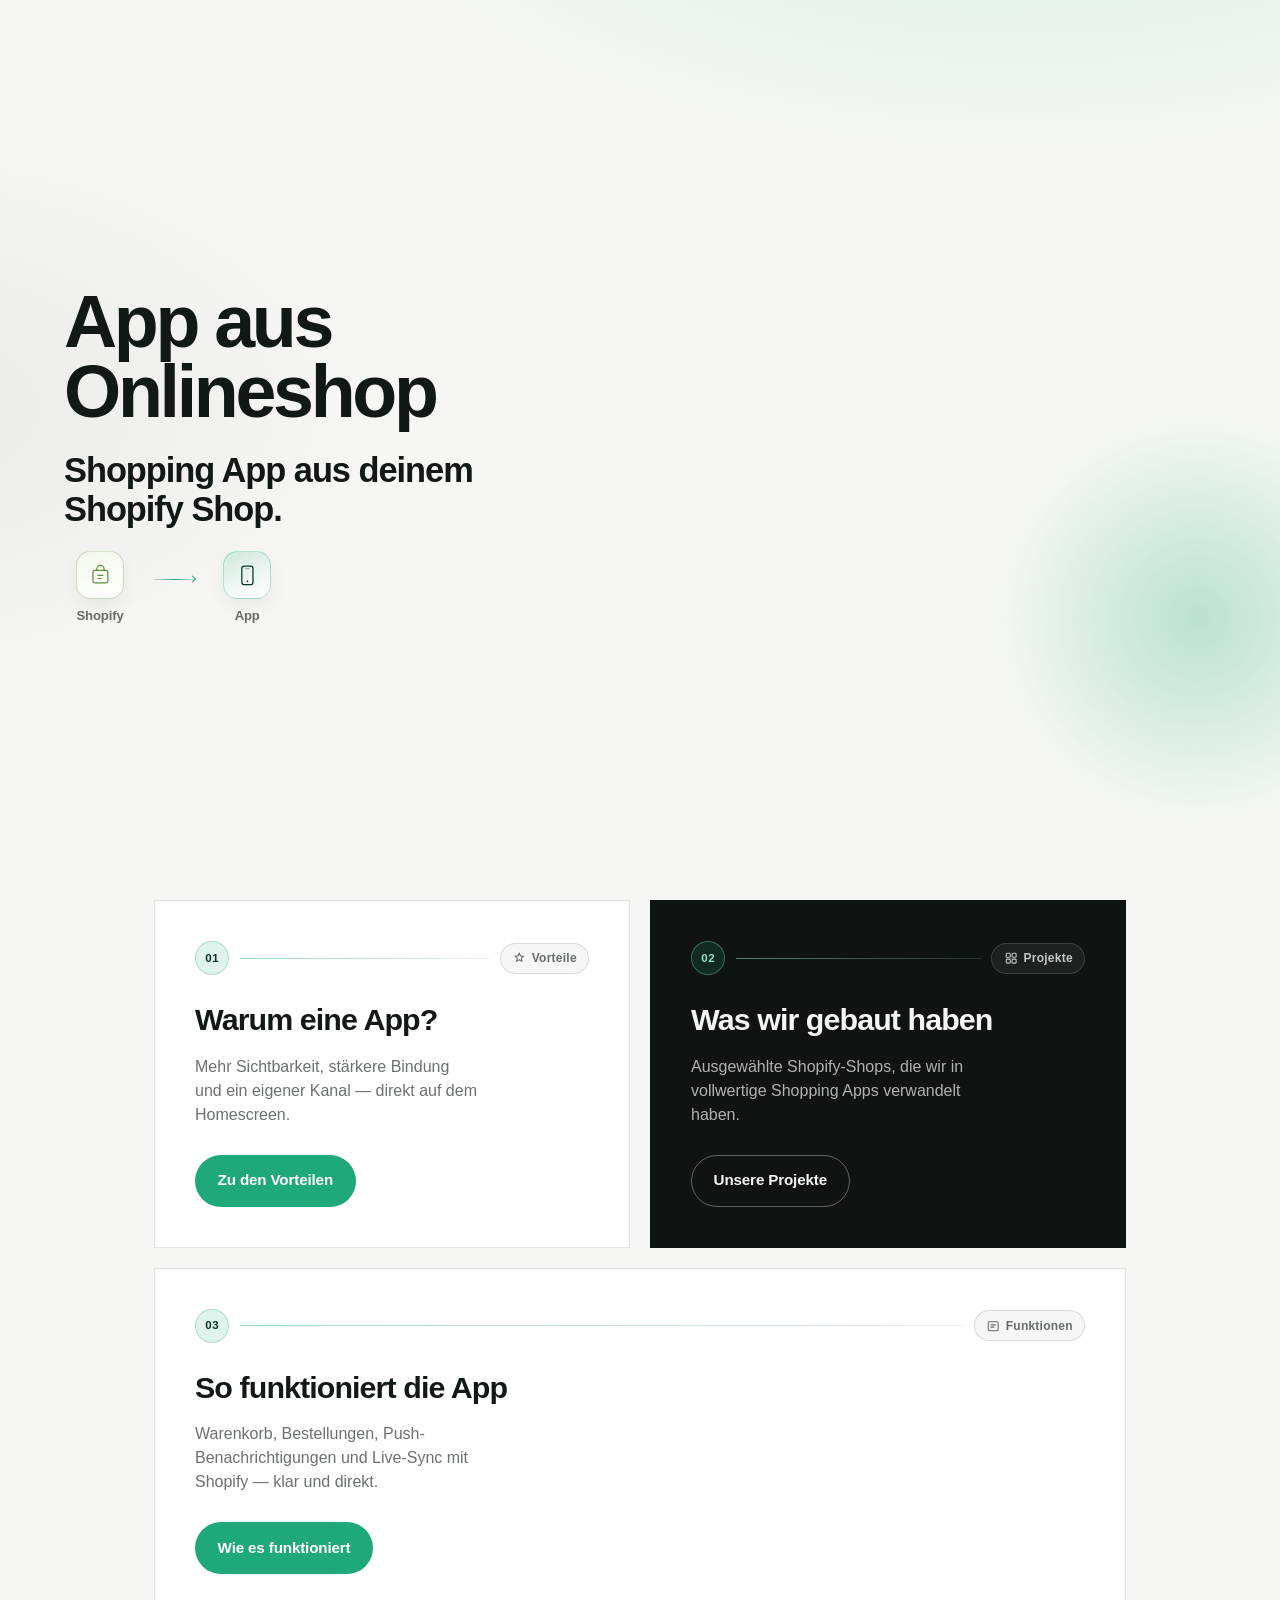
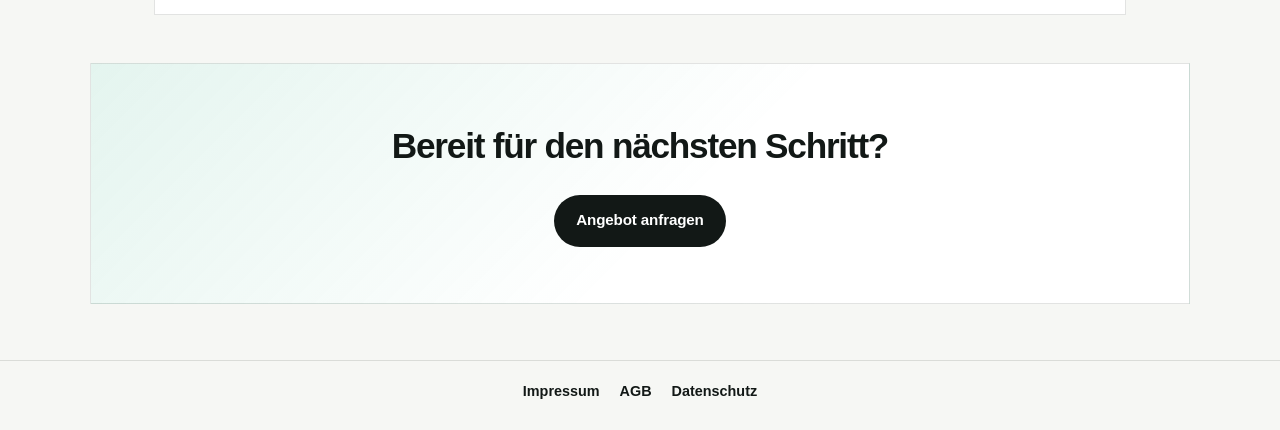
==== commit 04571819: "Keep Shopify checkout note only on Wie es funktioniert. Co-authored-by: Cursor <cursoragent@cursor.c" ====
--- a/index.html
+++ b/index.html
@@ -105,7 +105,7 @@
           </div>
           <h2 class="path-block__title">So funktioniert die App</h2>
           <p class="path-block__text">
-            Live-Sync mit Shopify, einfache Bedienung — Checkout über Shopify, ohne Apple-Gebühren.
+            Warenkorb, Bestellungen, Push-Benachrichtigungen und Live-Sync mit Shopify — klar und direkt.
           </p>
           <a class="btn" href="wie-es-funktioniert.html">Wie es funktioniert</a>
         </article>
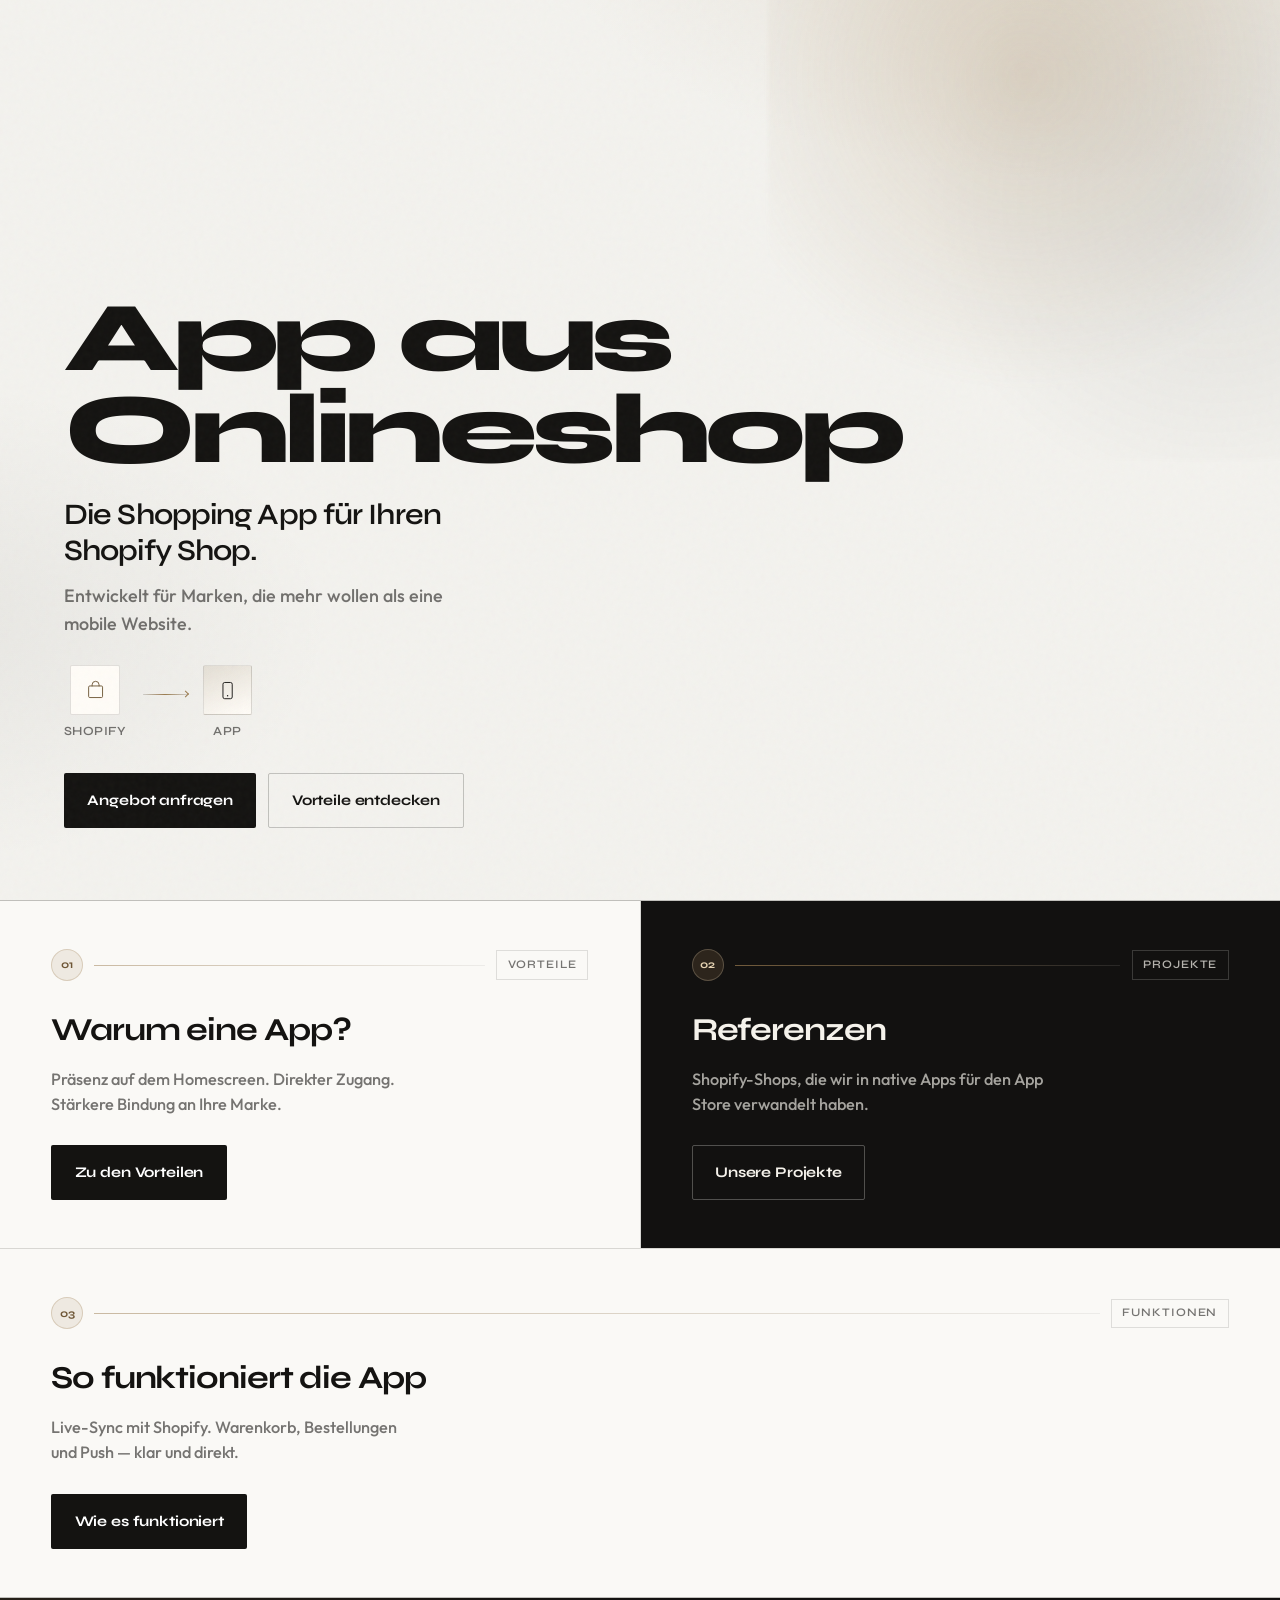
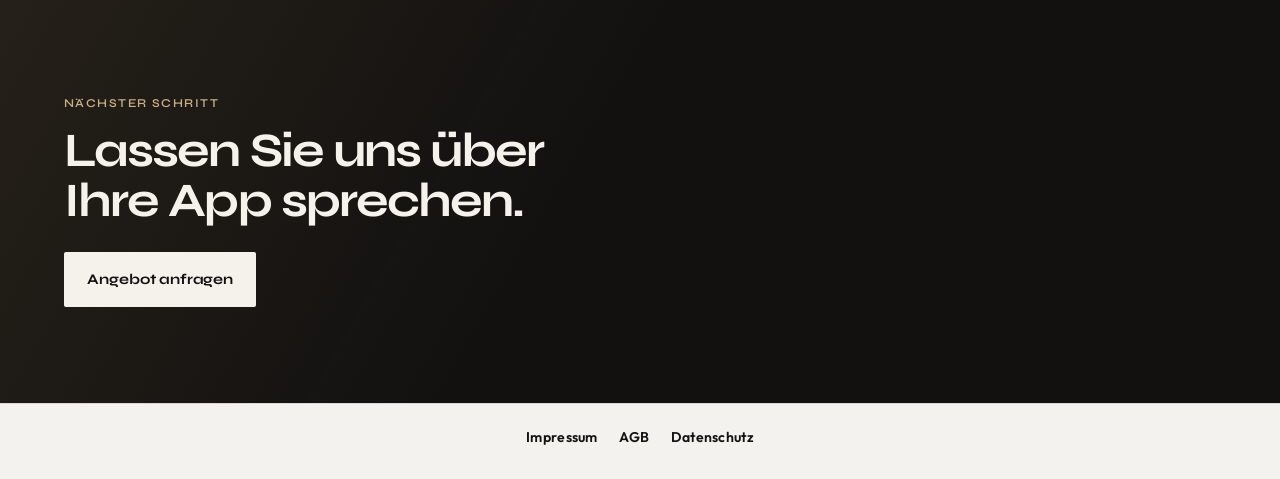
==== commit d375e4b3: "Rebuild site with a premium atelier visual system. Syne/Outfit typography, bronze accents, refined m" ====
--- a/index.html
+++ b/index.html
@@ -3,36 +3,38 @@
   <head>
     <meta charset="UTF-8" />
     <meta name="viewport" content="width=device-width, initial-scale=1.0" />
-    <title>App aus Onlineshop — Shopping App aus Shopify</title>
+    <title>App aus Onlineshop — Native Shopping Apps aus Shopify</title>
     <meta
       name="description"
-      content="App aus Onlineshop — wir verwandeln deinen Shopify Shop in eine native Shopping App."
+      content="Premium Shopping Apps aus Ihrem Shopify-Shop — App Store, Live-Sync, Checkout über Shopify."
     />
     <meta name="robots" content="index, follow" />
     <link rel="canonical" href="https://appausonlineshop.de/" />
     <link rel="icon" href="assets/favicon-32.png" type="image/png" sizes="32x32" />
     <link rel="preconnect" href="https://fonts.bunny.net" />
     <link
-      href="https://fonts.bunny.net/css?family=space-grotesk:500,600,700|dm-sans:400,500,600,700"
+      href="https://fonts.bunny.net/css?family=syne:500,600,700,800|outfit:400,500,600,700"
       rel="stylesheet"
     />
-    <link rel="stylesheet" href="style.css?v=20261018r" />
+    <link rel="stylesheet" href="style.css?v=20261019a" />
   </head>
   <body class="home">
     <main>
       <section class="hero">
-        <div class="hero__glow" aria-hidden="true"></div>
+        <div class="hero__atmosphere" aria-hidden="true"></div>
         <p class="hero__brand reveal reveal--in">App aus Onlineshop</p>
-        <h1 class="hero__title reveal reveal--in" style="--d: 80ms">
-          Shopping App aus deinem Shopify Shop.
+        <h1 class="hero__title reveal reveal--in" style="--d: 90ms">
+          Die Shopping App für Ihren Shopify Shop.
         </h1>
-        <div class="hero__flow reveal reveal--in" style="--d: 160ms" aria-label="Shopify zu App">
+        <p class="hero__lead reveal reveal--in" style="--d: 160ms">
+          Entwickelt für Marken, die mehr wollen als eine mobile Website.
+        </p>
+        <div class="hero__flow reveal reveal--in" style="--d: 220ms" aria-label="Shopify zu App">
           <div class="hero__flow-item">
             <span class="hero__flow-icon hero__flow-icon--shop" aria-hidden="true">
-              <svg viewBox="0 0 40 40" fill="none" xmlns="http://www.w3.org/2000/svg">
-                <rect x="8" y="12" width="24" height="20" rx="3" stroke="currentColor" stroke-width="2"/>
-                <path d="M14 12V10a6 6 0 0 1 12 0v2" stroke="currentColor" stroke-width="2" stroke-linecap="round"/>
-                <path d="M16 20h8M16 25h5" stroke="currentColor" stroke-width="2" stroke-linecap="round"/>
+              <svg viewBox="0 0 40 40" fill="none">
+                <rect x="8" y="12" width="24" height="20" rx="2" stroke="currentColor" stroke-width="1.6"/>
+                <path d="M14 12V10a6 6 0 0 1 12 0v2" stroke="currentColor" stroke-width="1.6" stroke-linecap="round"/>
               </svg>
             </span>
             <span class="hero__flow-label">Shopify</span>
@@ -40,14 +42,17 @@
           <span class="hero__flow-line" aria-hidden="true"></span>
           <div class="hero__flow-item">
             <span class="hero__flow-icon hero__flow-icon--app" aria-hidden="true">
-              <svg viewBox="0 0 40 40" fill="none" xmlns="http://www.w3.org/2000/svg">
-                <rect x="11" y="5" width="18" height="30" rx="4" stroke="currentColor" stroke-width="2"/>
-                <circle cx="20" cy="29.5" r="1.4" fill="currentColor"/>
-                <rect x="16" y="8.5" width="8" height="1.6" rx="0.8" fill="currentColor" opacity="0.45"/>
+              <svg viewBox="0 0 40 40" fill="none">
+                <rect x="12" y="6" width="16" height="28" rx="3" stroke="currentColor" stroke-width="1.6"/>
+                <circle cx="20" cy="29" r="1.2" fill="currentColor"/>
               </svg>
             </span>
             <span class="hero__flow-label">App</span>
           </div>
+        </div>
+        <div class="hero__cta reveal reveal--in" style="--d: 280ms">
+          <a class="btn btn--solid" href="angebot.html">Angebot anfragen</a>
+          <a class="btn btn--line" href="vorteile.html">Vorteile entdecken</a>
         </div>
       </section>
 
@@ -56,16 +61,11 @@
           <div class="path-block__meta">
             <span class="path-block__step" aria-hidden="true">01</span>
             <span class="path-block__meta-line" aria-hidden="true"></span>
-            <span class="path-block__tag">
-              <svg viewBox="0 0 16 16" fill="none" aria-hidden="true">
-                <path d="M8 2.2l1.4 3.2 3.5.4-2.6 2.3.8 3.4L8 9.7l-2.9 1.8.8-3.4L3.3 5.8l3.5-.4L8 2.2z" stroke="currentColor" stroke-width="1.2" stroke-linejoin="round"/>
-              </svg>
-              Vorteile
-            </span>
+            <span class="path-block__tag">Vorteile</span>
           </div>
           <h2 class="path-block__title">Warum eine App?</h2>
           <p class="path-block__text">
-            Mehr Sichtbarkeit, stärkere Bindung und ein eigener Kanal — direkt auf dem Homescreen.
+            Präsenz auf dem Homescreen. Direkter Zugang. Stärkere Bindung an Ihre Marke.
           </p>
           <a class="btn" href="vorteile.html">Zu den Vorteilen</a>
         </article>
@@ -74,19 +74,11 @@
           <div class="path-block__meta">
             <span class="path-block__step" aria-hidden="true">02</span>
             <span class="path-block__meta-line" aria-hidden="true"></span>
-            <span class="path-block__tag">
-              <svg viewBox="0 0 16 16" fill="none" aria-hidden="true">
-                <rect x="2.5" y="2.5" width="4.5" height="4.5" rx="1" stroke="currentColor" stroke-width="1.2"/>
-                <rect x="9" y="2.5" width="4.5" height="4.5" rx="1" stroke="currentColor" stroke-width="1.2"/>
-                <rect x="2.5" y="9" width="4.5" height="4.5" rx="1" stroke="currentColor" stroke-width="1.2"/>
-                <rect x="9" y="9" width="4.5" height="4.5" rx="1" stroke="currentColor" stroke-width="1.2"/>
-              </svg>
-              Projekte
-            </span>
+            <span class="path-block__tag">Projekte</span>
           </div>
-          <h2 class="path-block__title">Was wir gebaut haben</h2>
+          <h2 class="path-block__title">Referenzen</h2>
           <p class="path-block__text">
-            Ausgewählte Shopify-Shops, die wir in vollwertige Shopping Apps verwandelt haben.
+            Shopify-Shops, die wir in native Apps für den App Store verwandelt haben.
           </p>
           <a class="btn btn--ghost" href="projekte.html">Unsere Projekte</a>
         </article>
@@ -95,24 +87,19 @@
           <div class="path-block__meta">
             <span class="path-block__step" aria-hidden="true">03</span>
             <span class="path-block__meta-line" aria-hidden="true"></span>
-            <span class="path-block__tag">
-              <svg viewBox="0 0 16 16" fill="none" aria-hidden="true">
-                <rect x="2.5" y="3" width="11" height="10" rx="1.5" stroke="currentColor" stroke-width="1.2"/>
-                <path d="M5.5 6.5h5M5.5 9h3.5" stroke="currentColor" stroke-width="1.2" stroke-linecap="round"/>
-              </svg>
-              Funktionen
-            </span>
+            <span class="path-block__tag">Funktionen</span>
           </div>
           <h2 class="path-block__title">So funktioniert die App</h2>
           <p class="path-block__text">
-            Warenkorb, Bestellungen, Push-Benachrichtigungen und Live-Sync mit Shopify — klar und direkt.
+            Live-Sync mit Shopify. Warenkorb, Bestellungen und Push — klar und direkt.
           </p>
           <a class="btn" href="wie-es-funktioniert.html">Wie es funktioniert</a>
         </article>
       </section>
 
       <section class="offer reveal">
-        <h2 class="offer__title">Bereit für den nächsten Schritt?</h2>
+        <p class="offer__eyebrow">Nächster Schritt</p>
+        <h2 class="offer__title">Lassen Sie uns über Ihre App sprechen.</h2>
         <a class="btn btn--solid" href="angebot.html">Angebot anfragen</a>
       </section>
     </main>
@@ -125,6 +112,6 @@
       </nav>
     </footer>
 
-    <script src="main.js?v=20261018q" defer></script>
+    <script src="main.js?v=20261019a" defer></script>
   </body>
 </html>
--- a/style.css
+++ b/style.css
@@ -7,16 +7,21 @@
 }
 
 :root {
-  --bg: #f6f7f4;
-  --bg-deep: #0f1412;
-  --ink: #121816;
-  --muted: rgba(18, 24, 22, 0.62);
-  --line: rgba(18, 24, 22, 0.12);
-  --accent: #1fa97a;
-  --accent-ink: #083527;
-  --surface: #ffffff;
-  --font: "DM Sans", "Segoe UI", sans-serif;
-  --display: "Space Grotesk", "Segoe UI", sans-serif;
+  --bg: #f3f2ee;
+  --bg-elevated: #faf9f6;
+  --ink: #141311;
+  --muted: rgba(20, 19, 17, 0.58);
+  --line: rgba(20, 19, 17, 0.12);
+  --accent: #9a7b4f;
+  --accent-deep: #6e5636;
+  --deep: #121110;
+  --deep-soft: #1c1b19;
+  --surface: #fffcf7;
+  --ok: #2f6b4f;
+  --font: "Outfit", "Segoe UI", sans-serif;
+  --display: "Syne", "Segoe UI", sans-serif;
+  --ease: cubic-bezier(0.22, 1, 0.36, 1);
+  --radius: 2px;
 }
 
 html {
@@ -26,48 +31,139 @@
 html,
 body {
   min-height: 100%;
+  overflow-x: clip;
 }
 
 body {
   background: var(--bg);
   color: var(--ink);
   font-family: var(--font);
-  line-height: 1.5;
+  line-height: 1.55;
   -webkit-font-smoothing: antialiased;
+  -webkit-tap-highlight-color: transparent;
 }
 
 a {
   color: inherit;
+}
+
+body::before {
+  content: "";
+  pointer-events: none;
+  position: fixed;
+  inset: 0;
+  z-index: 50;
+  opacity: 0.03;
+  background-image: url("data:image/svg+xml,%3Csvg viewBox='0 0 200 200' xmlns='http://www.w3.org/2000/svg'%3E%3Cfilter id='n'%3E%3CfeTurbulence type='fractalNoise' baseFrequency='0.85' numOctaves='3' stitchTiles='stitch'/%3E%3C/filter%3E%3Crect width='100%25' height='100%25' filter='url(%23n)'/%3E%3C/svg%3E");
+}
+
+/* —— Buttons —— */
+.btn {
+  display: inline-flex;
+  align-items: center;
+  justify-content: center;
+  gap: 0.55rem;
+  padding: 0.95rem 1.4rem;
+  border-radius: var(--radius);
+  background: var(--ink);
+  color: #fff;
+  text-decoration: none;
+  font-family: var(--display);
+  font-size: 0.92rem;
+  font-weight: 700;
+  letter-spacing: -0.01em;
+  border: 1px solid transparent;
+  transition: background 0.35s var(--ease), color 0.35s var(--ease), border-color 0.35s var(--ease), transform 0.35s var(--ease);
+}
+
+.btn:hover {
+  background: #000;
+}
+
+.btn--solid {
+  background: var(--ink);
+  color: #fff;
+}
+
+.btn--solid:hover {
+  background: #000;
+}
+
+.btn--line {
+  background: transparent;
+  color: var(--ink);
+  border-color: rgba(20, 19, 17, 0.22);
+}
+
+.btn--line:hover {
+  border-color: var(--ink);
+  background: transparent;
+}
+
+.btn--ghost {
+  background: transparent;
+  color: #f5f2eb;
+  border-color: rgba(245, 242, 235, 0.28);
+}
+
+.btn--ghost:hover {
+  border-color: rgba(245, 242, 235, 0.7);
+  background: rgba(245, 242, 235, 0.06);
+}
+
+.btn--ghost-dark {
+  background: transparent;
+  color: var(--ink);
+  border: 1px solid var(--line);
+}
+
+.btn--ghost-dark:hover {
+  border-color: rgba(20, 19, 17, 0.35);
+}
+
+.btn--store {
+  background: var(--deep);
+  color: #fff;
+}
+
+.btn--store:hover {
+  background: #000;
+}
+
+.btn svg {
+  display: block;
 }
 
 /* —— Home —— */
 .home {
   background:
-    radial-gradient(1200px 600px at 80% -10%, rgba(31, 169, 122, 0.16), transparent 60%),
-    radial-gradient(900px 500px at -10% 20%, rgba(18, 24, 22, 0.06), transparent 55%),
+    radial-gradient(1000px 520px at 85% -5%, rgba(154, 123, 79, 0.16), transparent 55%),
+    radial-gradient(800px 480px at -5% 30%, rgba(20, 19, 17, 0.05), transparent 50%),
     var(--bg);
 }
 
 .hero {
   position: relative;
   min-height: 100svh;
-  display: flex;
-  flex-direction: column;
-  justify-content: center;
-  padding: clamp(2.5rem, 6vw, 5rem) clamp(1.25rem, 5vw, 4rem) 4rem;
+  min-height: 100dvh;
+  display: flex;
+  flex-direction: column;
+  justify-content: flex-end;
+  padding: clamp(2.5rem, 7vw, 5.5rem) clamp(1.25rem, 5vw, 4.5rem) clamp(2.5rem, 6vw, 4.5rem);
   overflow: hidden;
 }
 
-.hero__glow {
+.hero__atmosphere {
   position: absolute;
-  inset: auto -10% 8% auto;
-  width: min(52vw, 420px);
-  height: min(52vw, 420px);
-  border-radius: 50%;
-  background: radial-gradient(circle, rgba(31, 169, 122, 0.28), transparent 68%);
-  filter: blur(8px);
+  inset: -20% -10% auto auto;
+  width: min(70vw, 640px);
+  height: min(70vw, 640px);
+  background:
+    radial-gradient(circle at 40% 40%, rgba(154, 123, 79, 0.22), transparent 58%),
+    radial-gradient(circle at 70% 60%, rgba(20, 19, 17, 0.08), transparent 50%);
+  filter: blur(2px);
+  animation: drift 14s ease-in-out infinite alternate;
   pointer-events: none;
-  animation: drift 10s ease-in-out infinite alternate;
 }
 
 @keyframes drift {
@@ -75,87 +171,95 @@
     transform: translate3d(0, 0, 0) scale(1);
   }
   to {
-    transform: translate3d(-24px, -18px, 0) scale(1.06);
+    transform: translate3d(-30px, 18px, 0) scale(1.05);
   }
 }
 
 .hero__brand {
-  font-family: var(--display);
-  font-size: clamp(2.4rem, 7vw, 4.6rem);
-  font-weight: 700;
-  letter-spacing: -0.045em;
-  line-height: 0.95;
-  max-width: 14ch;
-  margin-bottom: 1.5rem;
+  position: relative;
+  font-family: var(--display);
+  font-size: clamp(2.8rem, 9vw, 6.2rem);
+  font-weight: 800;
+  letter-spacing: -0.055em;
+  line-height: 0.92;
+  max-width: 12ch;
+  margin-bottom: 1.4rem;
 }
 
 .hero__title {
-  font-family: var(--display);
-  font-size: clamp(1.45rem, 3.4vw, 2.15rem);
+  position: relative;
+  font-family: var(--display);
+  font-size: clamp(1.25rem, 2.8vw, 1.85rem);
   font-weight: 600;
   letter-spacing: -0.03em;
-  line-height: 1.15;
+  line-height: 1.2;
   max-width: 22ch;
-  margin-bottom: 1.35rem;
+  margin-bottom: 0.85rem;
+}
+
+.hero__lead {
+  position: relative;
+  font-size: clamp(1rem, 1.8vw, 1.12rem);
+  color: var(--muted);
+  font-weight: 500;
+  max-width: 32ch;
+  margin-bottom: 1.75rem;
 }
 
 .hero__flow {
+  position: relative;
   display: inline-flex;
   align-items: center;
-  gap: 1.1rem;
+  gap: 1rem;
+  margin-bottom: 2rem;
 }
 
 .hero__flow-item {
   display: flex;
   flex-direction: column;
   align-items: center;
-  gap: 0.45rem;
-  min-width: 4.5rem;
+  gap: 0.4rem;
 }
 
 .hero__flow-icon {
-  width: 3rem;
-  height: 3rem;
-  border-radius: 0.9rem;
+  width: 3.1rem;
+  height: 3.1rem;
+  border-radius: var(--radius);
   display: grid;
   place-items: center;
   border: 1px solid var(--line);
   background: var(--surface);
-  box-shadow: 0 8px 20px rgba(18, 24, 22, 0.06);
 }
 
 .hero__flow-icon svg {
-  width: 1.55rem;
-  height: 1.55rem;
+  width: 1.45rem;
+  height: 1.45rem;
 }
 
 .hero__flow-icon--shop {
-  color: #5e8e3e;
-  background: linear-gradient(160deg, #f3f8ec, #fff);
-  border-color: rgba(94, 142, 62, 0.28);
+  color: var(--accent-deep);
 }
 
 .hero__flow-icon--app {
-  color: var(--accent-ink);
-  background: linear-gradient(160deg, rgba(31, 169, 122, 0.16), #fff);
-  border-color: rgba(31, 169, 122, 0.3);
+  color: var(--ink);
+  background: linear-gradient(160deg, rgba(154, 123, 79, 0.14), var(--surface));
 }
 
 .hero__flow-label {
   font-family: var(--display);
-  font-size: 0.82rem;
+  font-size: 0.78rem;
   font-weight: 600;
-  letter-spacing: -0.01em;
+  letter-spacing: 0.04em;
+  text-transform: uppercase;
   color: var(--muted);
 }
 
 .hero__flow-line {
-  width: 2.5rem;
-  height: 1.5px;
-  margin-bottom: 1.15rem;
-  background: linear-gradient(90deg, rgba(18, 24, 22, 0.15), var(--accent), rgba(18, 24, 22, 0.15));
+  width: 2.75rem;
+  height: 1px;
+  margin-bottom: 1.1rem;
+  background: linear-gradient(90deg, rgba(20, 19, 17, 0.15), var(--accent), rgba(20, 19, 17, 0.15));
   position: relative;
-  flex-shrink: 0;
 }
 
 .hero__flow-line::after {
@@ -165,24 +269,33 @@
   top: 50%;
   width: 5px;
   height: 5px;
-  border-right: 1.5px solid var(--accent);
-  border-top: 1.5px solid var(--accent);
+  border-right: 1px solid var(--accent);
+  border-top: 1px solid var(--accent);
   transform: translateY(-50%) rotate(45deg);
+}
+
+.hero__cta {
+  position: relative;
+  display: flex;
+  flex-wrap: wrap;
+  gap: 0.75rem;
 }
 
 .path-grid {
   display: grid;
   grid-template-columns: 1fr;
-  gap: 1rem;
-  padding: 0 clamp(1.25rem, 5vw, 4rem) 2rem;
-  max-width: 1100px;
-  margin: 0 auto;
-}
-
-@media (min-width: 820px) {
+  gap: 1px;
+  padding: 0;
+  max-width: none;
+  margin: 0;
+  background: var(--line);
+  border-top: 1px solid var(--line);
+  border-bottom: 1px solid var(--line);
+}
+
+@media (min-width: 900px) {
   .path-grid {
     grid-template-columns: 1fr 1fr;
-    gap: 1.25rem;
   }
 
   .path-block--wide {
@@ -191,204 +304,161 @@
 }
 
 .path-block {
+  background: var(--bg-elevated);
+  border: 0;
+  padding: clamp(2rem, 4vw, 3rem) clamp(1.35rem, 4vw, 3.5rem);
+  min-height: 280px;
+  display: flex;
+  flex-direction: column;
+  align-items: flex-start;
+  transition: background 0.4s var(--ease);
+}
+
+.path-block:hover {
   background: var(--surface);
-  border: 1px solid var(--line);
-  padding: clamp(1.75rem, 3.5vw, 2.5rem);
-  min-height: 280px;
-  display: flex;
-  flex-direction: column;
-  align-items: flex-start;
-  transition: transform 0.45s ease, border-color 0.3s ease;
-}
-
-.path-block:hover {
-  transform: translateY(-4px);
-  border-color: rgba(31, 169, 122, 0.45);
 }
 
 .path-block--alt {
-  background: var(--bg-deep);
-  color: #f3f6f4;
-  border-color: transparent;
+  background: var(--deep);
+  color: #f5f2eb;
+}
+
+.path-block--alt:hover {
+  background: var(--deep-soft);
 }
 
 .path-block--alt .path-block__text {
-  color: rgba(243, 246, 244, 0.7);
+  color: rgba(245, 242, 235, 0.65);
 }
 
 .path-block--alt .path-block__step {
-  background: rgba(31, 169, 122, 0.16);
-  color: #8fe0bf;
-  border-color: rgba(143, 224, 191, 0.35);
+  background: rgba(154, 123, 79, 0.2);
+  color: #e6d3b3;
+  border-color: rgba(230, 211, 179, 0.25);
 }
 
 .path-block--alt .path-block__meta-line {
-  background: linear-gradient(90deg, rgba(143, 224, 191, 0.55), rgba(243, 246, 244, 0.12));
+  background: linear-gradient(90deg, rgba(154, 123, 79, 0.7), rgba(245, 242, 235, 0.1));
 }
 
 .path-block--alt .path-block__tag {
-  color: rgba(243, 246, 244, 0.78);
-  background: rgba(243, 246, 244, 0.06);
-  border-color: rgba(243, 246, 244, 0.14);
+  color: rgba(245, 242, 235, 0.72);
+  background: transparent;
+  border-color: rgba(245, 242, 235, 0.18);
 }
 
 .path-block__meta {
   display: flex;
   align-items: center;
-  gap: 0.65rem;
-  margin-bottom: 1.35rem;
+  gap: 0.7rem;
+  margin-bottom: 1.5rem;
   width: 100%;
 }
 
 .path-block__step {
-  flex-shrink: 0;
-  width: 2.15rem;
-  height: 2.15rem;
+  width: 2rem;
+  height: 2rem;
   border-radius: 999px;
   display: grid;
   place-items: center;
   font-family: var(--display);
-  font-size: 0.72rem;
+  font-size: 0.7rem;
   font-weight: 700;
-  letter-spacing: 0.04em;
-  color: var(--accent-ink);
-  background: rgba(31, 169, 122, 0.14);
-  border: 1px solid rgba(31, 169, 122, 0.28);
+  color: var(--accent-deep);
+  background: rgba(154, 123, 79, 0.12);
+  border: 1px solid rgba(154, 123, 79, 0.28);
 }
 
 .path-block__meta-line {
   flex: 1;
   height: 1px;
-  min-width: 1.5rem;
-  background: linear-gradient(90deg, rgba(31, 169, 122, 0.45), rgba(18, 24, 22, 0.08));
+  background: linear-gradient(90deg, rgba(154, 123, 79, 0.5), rgba(20, 19, 17, 0.06));
 }
 
 .path-block__tag {
-  display: inline-flex;
-  align-items: center;
-  gap: 0.35rem;
-  flex-shrink: 0;
-  padding: 0.35rem 0.7rem;
-  border-radius: 999px;
+  font-family: var(--display);
+  font-size: 0.72rem;
+  font-weight: 600;
+  letter-spacing: 0.08em;
+  text-transform: uppercase;
+  color: var(--muted);
+  padding: 0.3rem 0.65rem;
+  border: 1px solid var(--line);
+}
+
+.path-block__title {
+  font-family: var(--display);
+  font-size: clamp(1.55rem, 3vw, 2rem);
+  font-weight: 750;
+  font-weight: 700;
+  letter-spacing: -0.035em;
+  margin-bottom: 0.75rem;
+}
+
+.path-block__text {
+  color: var(--muted);
+  font-size: 1.02rem;
+  font-weight: 500;
+  max-width: 34ch;
+  margin-bottom: 1.75rem;
+  flex: 1;
+}
+
+.offer {
+  width: 100%;
+  margin: 0;
+  padding: clamp(3.5rem, 8vw, 6rem) clamp(1.35rem, 5vw, 4rem);
+  text-align: left;
+  background:
+    linear-gradient(120deg, rgba(154, 123, 79, 0.14), transparent 45%),
+    var(--deep);
+  color: #f5f2eb;
+  border: 0;
+}
+
+.offer__eyebrow {
   font-family: var(--display);
   font-size: 0.75rem;
   font-weight: 600;
-  letter-spacing: 0.02em;
-  color: var(--muted);
-  background: rgba(18, 24, 22, 0.04);
-  border: 1px solid var(--line);
-}
-
-.path-block__tag svg {
-  width: 0.9rem;
-  height: 0.9rem;
-}
-
-.path-block__title {
-  font-family: var(--display);
-  font-size: clamp(1.5rem, 3vw, 1.9rem);
+  letter-spacing: 0.12em;
+  text-transform: uppercase;
+  color: #c9ae86;
+  margin-bottom: 0.85rem;
+}
+
+.offer__title {
+  font-family: var(--display);
+  font-size: clamp(1.8rem, 4.5vw, 3rem);
+  font-weight: 750;
   font-weight: 700;
-  letter-spacing: -0.03em;
-  margin-bottom: 0.75rem;
-}
-
-.path-block__text {
-  color: var(--muted);
-  font-size: 1rem;
-  font-weight: 500;
-  max-width: 32ch;
-  margin-bottom: 1.75rem;
-  flex: 1;
-}
-
-.btn {
-  display: inline-flex;
-  align-items: center;
-  justify-content: center;
-  gap: 0.5rem;
-  padding: 0.85rem 1.35rem;
-  border-radius: 999px;
-  background: var(--accent);
-  color: #fff;
-  text-decoration: none;
-  font-family: var(--display);
-  font-size: 0.95rem;
-  font-weight: 600;
-  letter-spacing: -0.01em;
-  border: 1.5px solid transparent;
-  transition: transform 0.25s ease, background 0.25s ease, color 0.25s ease;
-}
-
-.btn:hover {
-  transform: translateY(-2px);
-  background: #189468;
-}
-
-.btn--ghost {
-  background: transparent;
-  color: #f3f6f4;
-  border-color: rgba(243, 246, 244, 0.35);
-}
-
-.btn--ghost:hover {
-  background: rgba(243, 246, 244, 0.08);
-  color: #fff;
-}
-
-.btn--solid {
-  background: var(--ink);
-  color: #fff;
-}
-
-.btn--solid:hover {
-  background: #000;
-}
-
-.offer {
-  width: min(1100px, calc(100% - 2 * clamp(1.25rem, 5vw, 4rem)));
-  margin: 1rem auto 3.5rem;
-  padding: clamp(2.25rem, 5vw, 3.5rem);
-  text-align: center;
-  background:
-    linear-gradient(135deg, rgba(31, 169, 122, 0.12), transparent 55%),
-    var(--surface);
-  border: 1px solid var(--line);
-}
-
-.offer__title {
-  font-family: var(--display);
-  font-size: clamp(1.6rem, 3.5vw, 2.2rem);
-  font-weight: 700;
-  letter-spacing: -0.035em;
-  margin-bottom: 1.35rem;
+  letter-spacing: -0.04em;
+  max-width: 16ch;
+  margin-bottom: 1.6rem;
+  line-height: 1.05;
+}
+
+.offer .btn--solid {
+  background: #f5f2eb;
+  color: var(--deep);
+}
+
+.offer .btn--solid:hover {
+  background: #fff;
 }
 
 /* —— Reveal —— */
 .reveal {
   opacity: 0;
-  transform: translateY(28px);
+  transform: translateY(36px);
   transition:
-    opacity 0.7s cubic-bezier(0.22, 1, 0.36, 1),
-    transform 0.7s cubic-bezier(0.22, 1, 0.36, 1);
+    opacity 0.9s var(--ease),
+    transform 0.9s var(--ease);
   transition-delay: var(--d, 0ms);
 }
 
-.reveal.is-visible,
-.reveal.reveal--in.is-visible {
+.reveal.is-visible {
   opacity: 1;
   transform: translateY(0);
-}
-
-@media (prefers-reduced-motion: reduce) {
-  .reveal,
-  .hero__glow,
-  .path-block,
-  .btn {
-    animation: none !important;
-    transition: none !important;
-    opacity: 1 !important;
-    transform: none !important;
-  }
 }
 
 /* —— Inner pages —— */
@@ -399,14 +469,14 @@
   display: flex;
   flex-direction: column;
   background:
-    radial-gradient(900px 420px at 90% -5%, rgba(31, 169, 122, 0.12), transparent 55%),
+    radial-gradient(900px 420px at 100% 0%, rgba(154, 123, 79, 0.12), transparent 55%),
     var(--bg);
 }
 
 .page-top {
   width: min(1100px, calc(100% - 2.5rem));
   margin: 0 auto;
-  padding: 1.25rem 0;
+  padding: 1.35rem 0;
 }
 
 .page-intro {
@@ -417,41 +487,42 @@
 
 .page-intro__eyebrow {
   font-family: var(--display);
-  font-size: 0.8rem;
+  font-size: 0.75rem;
+  font-weight: 600;
+  letter-spacing: 0.12em;
+  text-transform: uppercase;
+  color: var(--accent-deep);
+  margin-bottom: 0.9rem;
+}
+
+.page-intro__title {
+  font-family: var(--display);
+  font-size: clamp(2rem, 5.5vw, 3.2rem);
+  font-weight: 800;
+  letter-spacing: -0.045em;
+  line-height: 1.02;
+  max-width: 14ch;
+  margin-bottom: 1rem;
+}
+
+.page-intro__lead {
+  font-size: 1.05rem;
+  font-weight: 500;
+  color: var(--muted);
+  max-width: 36ch;
+}
+
+.page-intro__hint {
+  margin-top: 1.4rem;
+  font-family: var(--display);
+  font-size: 0.75rem;
   font-weight: 600;
   letter-spacing: 0.08em;
   text-transform: uppercase;
-  color: var(--accent);
-  margin-bottom: 0.85rem;
-}
-
-.page-intro__title {
-  font-family: var(--display);
-  font-size: clamp(1.9rem, 5vw, 3rem);
-  font-weight: 700;
-  letter-spacing: -0.04em;
-  line-height: 1.05;
-  max-width: 16ch;
-  margin-bottom: 1rem;
-}
-
-.page-intro__lead {
-  font-size: clamp(1rem, 2vw, 1.15rem);
-  font-weight: 500;
-  color: var(--muted);
-  max-width: 38ch;
-}
-
-.page-intro__hint {
-  margin-top: 1.5rem;
-  font-family: var(--display);
-  font-size: 0.8rem;
-  font-weight: 600;
-  letter-spacing: 0.04em;
-  color: rgba(18, 24, 22, 0.4);
-}
-
-/* —— Why compare (scroll stages, stacked, no overlap) —— */
+  color: rgba(20, 19, 17, 0.38);
+}
+
+/* —— Why stages —— */
 .why--stage {
   height: 560vh;
   position: relative;
@@ -464,24 +535,22 @@
   z-index: 2;
   margin-top: 2rem;
   border-top: 1px solid var(--line);
-  padding-top: 0;
 }
 
 .why--stage.why--static {
   height: auto;
-  margin-bottom: 3rem;
 }
 
 .why__sticky {
   position: sticky;
   top: 0;
   height: 100svh;
+  height: 100dvh;
   display: flex;
   flex-direction: column;
   justify-content: center;
-  padding: 1.5rem clamp(1.25rem, 5vw, 4rem) 1.5rem;
-  box-sizing: border-box;
-  overflow: clip;
+  padding: 1.5rem clamp(1.25rem, 5vw, 4rem);
+  overflow: hidden;
   background: var(--bg);
   z-index: 1;
 }
@@ -489,7 +558,6 @@
 .why--static .why__sticky {
   position: relative;
   height: auto;
-  min-height: auto;
   overflow: visible;
 }
 
@@ -498,8 +566,8 @@
   top: 0;
   left: 0;
   right: 0;
-  height: 3px;
-  background: rgba(18, 24, 22, 0.08);
+  height: 2px;
+  background: rgba(20, 19, 17, 0.08);
 }
 
 .why__progress-bar {
@@ -512,21 +580,20 @@
   width: min(1100px, 100%);
   margin: 0 auto 0.35rem;
   font-family: var(--display);
-  font-size: 0.75rem;
+  font-size: 0.72rem;
   font-weight: 600;
-  letter-spacing: 0.1em;
+  letter-spacing: 0.12em;
   text-transform: uppercase;
-  color: var(--accent);
+  color: var(--accent-deep);
 }
 
 .why__title {
   width: min(1100px, 100%);
   margin: 0 auto 1.1rem;
   font-family: var(--display);
-  font-size: clamp(1.25rem, 2.8vw, 1.7rem);
+  font-size: clamp(1.3rem, 3vw, 1.85rem);
   font-weight: 700;
-  letter-spacing: -0.03em;
-  line-height: 1.15;
+  letter-spacing: -0.035em;
 }
 
 .why-compare {
@@ -535,7 +602,6 @@
   display: grid;
   grid-template-columns: 1fr;
   gap: 1.5rem;
-  align-items: start;
 }
 
 @media (min-width: 820px) {
@@ -545,7 +611,7 @@
   }
 
   .why-compare:not(.is-split) .why-path--web {
-    max-width: 400px;
+    max-width: 420px;
   }
 }
 
@@ -559,8 +625,8 @@
 .why-path__label {
   font-family: var(--display);
   font-weight: 700;
-  font-size: 0.8rem;
-  letter-spacing: 0.1em;
+  font-size: 0.72rem;
+  letter-spacing: 0.12em;
   text-transform: uppercase;
   color: var(--muted);
 }
@@ -575,13 +641,13 @@
   display: flex;
   opacity: 1;
   transform: none;
-  animation: why-app-in 0.4s ease both;
+  animation: why-app-in 0.55s var(--ease) both;
 }
 
 @keyframes why-app-in {
   from {
     opacity: 0;
-    transform: translateY(16px);
+    transform: translateY(18px);
   }
   to {
     opacity: 1;
@@ -591,11 +657,11 @@
 
 .why-browser {
   border: 1px solid var(--line);
-  border-radius: 16px;
+  border-radius: var(--radius);
   overflow: hidden;
   background: var(--surface);
-  box-shadow: 0 16px 40px rgba(18, 24, 22, 0.06);
   max-width: 380px;
+  box-shadow: 0 24px 60px rgba(20, 19, 17, 0.06);
 }
 
 .why-browser__chrome {
@@ -610,80 +676,51 @@
 .why-browser__dots {
   display: flex;
   gap: 0.28rem;
-  flex-shrink: 0;
 }
 
 .why-browser__dots i {
-  width: 0.4rem;
-  height: 0.4rem;
+  width: 0.38rem;
+  height: 0.38rem;
   border-radius: 50%;
-  background: #d4d8d5;
+  background: #d5d1c8;
   transition: background 0.2s ease, transform 0.2s ease, box-shadow 0.2s ease;
 }
 
 .why-dot--close.is-hot {
-  background: #e85d4c;
-  transform: scale(1.25);
-  box-shadow: 0 0 0 3px rgba(232, 93, 76, 0.22);
+  background: #c45c4a;
+  transform: scale(1.2);
+  box-shadow: 0 0 0 3px rgba(196, 92, 74, 0.18);
 }
 
 .why-browser--window {
   transform-origin: top center;
-  transition: transform 0.35s ease, opacity 0.35s ease;
+  transition: transform 0.35s var(--ease), opacity 0.35s var(--ease);
 }
 
 .why-browser--window.is-closing {
-  transform: scale(0.92);
+  transform: scale(0.94);
   opacity: 0.55;
 }
 
 .why-browser--window.is-closed {
-  transform: scale(0.86);
-  opacity: 1;
-}
-
-.why-browser__gone {
-  display: flex;
-  flex-direction: column;
-  align-items: center;
-  justify-content: center;
-  gap: 0.35rem;
-  background: #f0f2ef;
-  color: var(--ink);
-  text-align: center;
-  padding: 1rem;
-}
-
-.why-browser__gone span {
-  font-family: var(--display);
-  font-weight: 700;
-  font-size: 0.95rem;
-  letter-spacing: -0.02em;
-}
-
-.why-browser__gone small {
-  font-size: 0.75rem;
-  font-weight: 500;
-  color: var(--muted);
-  max-width: 18ch;
+  transform: scale(0.9);
 }
 
 .why-browser__url {
   flex: 1;
-  min-height: 1.4rem;
-  border-radius: 7px;
-  background: #f0f2ef;
+  min-height: 1.35rem;
+  border-radius: var(--radius);
+  background: #f0ede6;
   padding: 0.2rem 0.55rem;
   font-size: 0.74rem;
   color: var(--muted);
   display: flex;
   align-items: center;
+  overflow: hidden;
   white-space: nowrap;
-  overflow: hidden;
 }
 
 .why-browser__cursor {
-  display: inline-block;
   width: 1.5px;
   height: 0.9em;
   background: var(--ink);
@@ -734,9 +771,9 @@
 
 .why-search-title {
   font-family: var(--display);
-  font-size: 0.7rem;
+  font-size: 0.68rem;
   font-weight: 700;
-  letter-spacing: 0.08em;
+  letter-spacing: 0.1em;
   text-transform: uppercase;
   color: var(--muted);
 }
@@ -751,15 +788,13 @@
   font-size: 0.8rem;
   font-weight: 500;
   padding: 0.45rem 0.55rem;
-  border-radius: 8px;
-  background: #f2f4f2;
+  background: #f0ede6;
   opacity: 0.35;
-  transition: opacity 0.2s ease, background 0.2s ease;
 }
 
 .why-search-list span.is-hot {
   opacity: 1;
-  background: rgba(31, 169, 122, 0.12);
+  background: rgba(154, 123, 79, 0.14);
   font-weight: 600;
 }
 
@@ -767,10 +802,8 @@
   font-family: var(--display);
   font-weight: 700;
   font-size: 0.95rem;
-  letter-spacing: 0.04em;
   padding: 0.85rem 1.15rem;
-  border: 1.5px solid var(--ink);
-  border-radius: 12px;
+  border: 1px solid var(--ink);
 }
 
 .why-spinner {
@@ -794,8 +827,30 @@
   align-items: center;
   justify-content: center;
   gap: 0.55rem;
-  background: var(--bg-deep);
+  background: var(--deep);
   color: #fff;
+}
+
+.why-browser__gone {
+  display: flex;
+  flex-direction: column;
+  align-items: center;
+  justify-content: center;
+  gap: 0.35rem;
+  background: #f0ede6;
+  text-align: center;
+  padding: 1rem;
+}
+
+.why-browser__gone span {
+  font-family: var(--display);
+  font-weight: 700;
+}
+
+.why-browser__gone small {
+  font-size: 0.75rem;
+  color: var(--muted);
+  max-width: 18ch;
 }
 
 .why-mini-grid {
@@ -806,15 +861,14 @@
 }
 
 .why-mini-grid i {
-  display: block;
   aspect-ratio: 1;
-  border-radius: 5px;
   background: rgba(255, 255, 255, 0.14);
 }
 
-.why-browser__shop span {
-  font-family: var(--display);
-  font-size: 0.7rem;
+.why-browser__shop span,
+.why-shop-app__label {
+  font-family: var(--display);
+  font-size: 0.68rem;
   letter-spacing: 0.1em;
   text-transform: uppercase;
   opacity: 0.7;
@@ -823,18 +877,16 @@
 .why-phone {
   width: min(168px, 52%);
   aspect-ratio: 9 / 19.2;
-  border-radius: 28px;
-  background: #1a1a1a;
+  border-radius: 26px;
+  background: #1a1917;
   padding: 0.38rem;
-  box-shadow:
-    0 0 0 1px #2c2c2c,
-    0 22px 44px rgba(0, 0, 0, 0.22);
+  box-shadow: 0 0 0 1px #2a2926, 0 24px 50px rgba(0, 0, 0, 0.2);
 }
 
 .why-phone__bezel {
   position: relative;
   height: 100%;
-  border-radius: 24px;
+  border-radius: 22px;
   overflow: hidden;
   background: #000;
 }
@@ -849,7 +901,6 @@
   transform: translateX(-50%);
   border-radius: 999px;
   background: #0a0a0a;
-  box-shadow: inset 0 0 0 1px #111;
 }
 
 .why-phone__screen {
@@ -878,26 +929,23 @@
   flex-direction: column;
   padding: 1.55rem 0.55rem 0.55rem;
   background:
-    radial-gradient(120% 80% at 20% 0%, #6ec8ff 0%, transparent 45%),
-    radial-gradient(100% 70% at 100% 30%, #c9a0ff 0%, transparent 50%),
-    linear-gradient(165deg, #1d3557 0%, #457b9d 45%, #a8dadc 100%);
+    radial-gradient(120% 80% at 20% 0%, #5a6a7a 0%, transparent 45%),
+    linear-gradient(165deg, #1a1f24 0%, #3a4550 50%, #8a8070 100%);
 }
 
 .why-ios-status {
   display: flex;
-  align-items: center;
   justify-content: space-between;
   padding: 0 0.35rem 0.65rem;
   color: #fff;
   font-size: 0.55rem;
   font-weight: 700;
-  letter-spacing: 0.02em;
 }
 
 .why-ios-status__right {
   display: flex;
+  gap: 0.18rem;
   align-items: center;
-  gap: 0.18rem;
 }
 
 .why-ios-signal,
@@ -905,7 +953,6 @@
 .why-ios-battery {
   display: block;
   background: #fff;
-  border-radius: 1px;
 }
 
 .why-ios-signal {
@@ -918,21 +965,18 @@
   width: 0.5rem;
   height: 0.35rem;
   border-radius: 50% 50% 0 0;
-  opacity: 0.95;
 }
 
 .why-ios-battery {
   width: 0.7rem;
   height: 0.35rem;
-  border-radius: 1px;
-  opacity: 0.9;
 }
 
 .why-ios-grid {
   display: grid;
   grid-template-columns: repeat(4, 1fr);
   gap: 0.55rem 0.35rem;
-  padding: 0.15rem 0.15rem 0;
+  padding: 0.15rem;
   flex: 1;
   align-content: start;
 }
@@ -955,67 +999,85 @@
   width: 100%;
   aspect-ratio: 1;
   border-radius: 22%;
-  box-shadow: 0 2px 6px rgba(0, 0, 0, 0.18);
 }
 
 .why-ios-app--muted i {
-  background: linear-gradient(160deg, rgba(255, 255, 255, 0.55), rgba(255, 255, 255, 0.22));
-}
-
-.why-ios-app--muted:nth-child(2) i {
-  background: linear-gradient(160deg, #ff8a65, #e64a19);
-}
-
-.why-ios-app--muted:nth-child(3) i {
-  background: linear-gradient(160deg, #4fc3f7, #0288d1);
-}
-
-.why-ios-app--muted:nth-child(4) i {
-  background: linear-gradient(160deg, #81c784, #388e3c);
-}
-
-.why-ios-app--muted:nth-child(5) i {
-  background: linear-gradient(160deg, #f06292, #c2185b);
-}
-
-.why-ios-app--muted:nth-child(6) i {
-  background: linear-gradient(160deg, #ffd54f, #ffa000);
-}
-
-.why-ios-app--muted:nth-child(7) i {
-  background: linear-gradient(160deg, #ba68c8, #7b1fa2);
-}
+  background: linear-gradient(160deg, rgba(255, 255, 255, 0.5), rgba(255, 255, 255, 0.2));
+}
+
+.why-ios-app--muted:nth-child(2) i { background: linear-gradient(160deg, #c47a5a, #8a4030); }
+.why-ios-app--muted:nth-child(3) i { background: linear-gradient(160deg, #6a90a8, #304858); }
+.why-ios-app--muted:nth-child(4) i { background: linear-gradient(160deg, #7a9a6a, #3a5530); }
+.why-ios-app--muted:nth-child(5) i { background: linear-gradient(160deg, #b06a7a, #6a3040); }
+.why-ios-app--muted:nth-child(6) i { background: linear-gradient(160deg, #c9a86a, #8a6830); }
+.why-ios-app--muted:nth-child(7) i { background: linear-gradient(160deg, #8a6a9a, #4a3060); }
 
 .why-ios-app--shop {
-  position: relative;
-  z-index: 2;
   transition: transform 0.18s ease;
 }
 
 .why-ios-app--shop i {
-  background: linear-gradient(160deg, #34d399, #0f766e);
-  box-shadow:
-    0 0 0 1.5px rgba(255, 255, 255, 0.55),
-    0 4px 12px rgba(15, 118, 110, 0.45);
+  background: linear-gradient(160deg, #c9ae86, #6e5636);
+  box-shadow: 0 0 0 1.5px rgba(255, 255, 255, 0.45);
 }
 
 .why-ios-app--shop em {
   font-style: normal;
   font-size: 0.48rem;
   font-weight: 600;
-  line-height: 1;
-  text-shadow: 0 1px 2px rgba(0, 0, 0, 0.35);
 }
 
 .why-ios-app--shop.is-press {
-  transform: scale(0.86);
+  transform: scale(0.88);
 }
 
 .why-ios-app--shop.is-glow i {
-  box-shadow:
-    0 0 0 2px rgba(255, 255, 255, 0.75),
-    0 0 16px rgba(52, 211, 153, 0.75),
-    0 4px 12px rgba(15, 118, 110, 0.45);
+  box-shadow: 0 0 0 2px rgba(255, 255, 255, 0.7), 0 0 14px rgba(154, 123, 79, 0.65);
+}
+
+.why-ios-dock {
+  margin-top: auto;
+  display: grid;
+  grid-template-columns: repeat(4, 1fr);
+  gap: 0.35rem;
+  padding: 0.45rem;
+  border-radius: 14px;
+  background: rgba(255, 255, 255, 0.18);
+}
+
+.why-ios-dock span {
+  aspect-ratio: 1;
+  border-radius: 22%;
+  background: linear-gradient(160deg, #fff, #cfc8bc);
+}
+
+.why-phone__shop {
+  background: #121110;
+  color: #fff;
+}
+
+.why-shop-app {
+  position: relative;
+  height: 100%;
+  display: flex;
+  flex-direction: column;
+  align-items: center;
+  justify-content: center;
+  gap: 0.55rem;
+  padding: 1.6rem 0.5rem 0.75rem;
+  background: radial-gradient(80% 50% at 50% 0%, rgba(154, 123, 79, 0.28), transparent 60%), #121110;
+}
+
+.why-shop-app__bar {
+  position: absolute;
+  top: 1.45rem;
+  left: 0.45rem;
+  right: 0.45rem;
+  padding: 0.35rem;
+  background: rgba(255, 255, 255, 0.08);
+  font-size: 0.55rem;
+  font-weight: 600;
+  text-align: center;
 }
 
 .why-pages {
@@ -1024,7 +1086,6 @@
   flex: 1;
   min-height: 0;
   margin-top: 1.55rem;
-  transition: transform 0.05s linear;
   will-change: transform;
 }
 
@@ -1040,7 +1101,6 @@
   flex-direction: column;
   background: transparent;
   padding-top: 0;
-  justify-content: flex-start;
 }
 
 .why-ios-status--fixed {
@@ -1054,14 +1114,12 @@
 
 .why--return .why-phone__screen {
   background:
-    radial-gradient(120% 80% at 20% 0%, #6ec8ff 0%, transparent 45%),
-    radial-gradient(100% 70% at 100% 30%, #c9a0ff 0%, transparent 50%),
-    linear-gradient(165deg, #1d3557 0%, #457b9d 45%, #a8dadc 100%);
+    radial-gradient(120% 80% at 20% 0%, #5a6a7a 0%, transparent 45%),
+    linear-gradient(165deg, #1a1f24 0%, #3a4550 50%, #8a8070 100%);
 }
 
 .why--return .why-ios-dock {
   margin: 0 0.45rem 0.5rem;
-  position: relative;
   z-index: 2;
 }
 
@@ -1070,7 +1128,6 @@
   justify-content: center;
   gap: 0.28rem;
   padding: 0.25rem 0 0.35rem;
-  position: relative;
   z-index: 2;
 }
 
@@ -1085,20 +1142,18 @@
   background: #fff;
 }
 
-/* —— Vorteil 3: Mail vs Push —— */
 .why-mail {
   border: 1px solid var(--line);
-  border-radius: 16px;
   overflow: hidden;
   background: var(--surface);
-  box-shadow: 0 16px 40px rgba(18, 24, 22, 0.06);
   max-width: 380px;
+  box-shadow: 0 24px 60px rgba(20, 19, 17, 0.06);
 }
 
 .why-mail__bar {
   display: flex;
+  justify-content: space-between;
   align-items: center;
-  justify-content: space-between;
   padding: 0.7rem 0.85rem;
   border-bottom: 1px solid var(--line);
   font-family: var(--display);
@@ -1111,7 +1166,7 @@
   height: 1.35rem;
   padding: 0 0.35rem;
   border-radius: 999px;
-  background: #e85d4c;
+  background: #c45c4a;
   color: #fff;
   font-style: normal;
   font-size: 0.7rem;
@@ -1123,8 +1178,6 @@
 
 .why-mail__list {
   list-style: none;
-  display: flex;
-  flex-direction: column;
 }
 
 .why-mail__list li {
@@ -1132,15 +1185,11 @@
   flex-direction: column;
   gap: 0.15rem;
   padding: 0.7rem 0.85rem;
-  border-bottom: 1px solid rgba(18, 24, 22, 0.06);
-  opacity: 0;
-  transform: translateY(8px);
+  border-bottom: 1px solid rgba(20, 19, 17, 0.06);
 }
 
 .why-mail__list li.is-on {
   display: flex;
-  opacity: 1;
-  transform: none;
 }
 
 .why-mail__list li.is-dim {
@@ -1152,44 +1201,23 @@
   filter: grayscale(0.35);
 }
 
-.why-mail__list li:last-child {
-  border-bottom: 0;
-}
-
 .why-mail__list strong {
   font-size: 0.82rem;
-  font-weight: 700;
-  letter-spacing: -0.01em;
 }
 
 .why-mail__list span {
   font-size: 0.74rem;
   color: var(--muted);
-  font-weight: 500;
   white-space: nowrap;
   overflow: hidden;
   text-overflow: ellipsis;
 }
 
-@keyframes mail-in {
-  from {
-    opacity: 0;
-    transform: translateY(8px);
-  }
-  to {
-    opacity: 1;
-    transform: none;
-  }
-}
-
 .why-lock {
-  background:
-    radial-gradient(120% 70% at 30% 0%, rgba(255, 255, 255, 0.18), transparent 50%),
-    linear-gradient(165deg, #0b1c2c 0%, #1a3a4a 45%, #244a3a 100%);
+  background: linear-gradient(165deg, #1a1f24 0%, #2a3038 45%, #4a4038 100%);
   padding: 2.1rem 0.55rem 0.7rem;
   display: flex;
   flex-direction: column;
-  align-items: stretch;
 }
 
 .why-lock__time {
@@ -1204,29 +1232,25 @@
   font-size: 2.1rem;
   font-weight: 600;
   letter-spacing: -0.04em;
-  line-height: 1;
 }
 
 .why-lock__time small {
   display: block;
   margin-top: 0.25rem;
   font-size: 0.62rem;
-  font-weight: 500;
   opacity: 0.75;
 }
 
 .why-push {
   display: flex;
   gap: 0.45rem;
-  align-items: flex-start;
   padding: 0.55rem 0.5rem;
-  border-radius: 14px;
-  background: rgba(255, 255, 255, 0.88);
+  border-radius: 12px;
+  background: rgba(255, 255, 255, 0.9);
   color: var(--ink);
-  box-shadow: 0 10px 24px rgba(0, 0, 0, 0.22);
   opacity: 0;
   transform: translateY(-12px) scale(0.96);
-  transition: opacity 0.35s ease, transform 0.35s ease;
+  transition: opacity 0.35s var(--ease), transform 0.35s var(--ease);
 }
 
 .why-push.is-in {
@@ -1235,147 +1259,52 @@
 }
 
 .why-push.is-pulse {
-  box-shadow:
-    0 10px 24px rgba(0, 0, 0, 0.22),
-    0 0 0 3px rgba(31, 169, 122, 0.28);
+  box-shadow: 0 10px 24px rgba(0, 0, 0, 0.22), 0 0 0 2px rgba(154, 123, 79, 0.35);
 }
 
 .why-push__icon {
   width: 1.55rem;
   height: 1.55rem;
-  border-radius: 0.4rem;
-  flex-shrink: 0;
-  background: linear-gradient(160deg, #34d399, #0f766e);
+  border-radius: 0.35rem;
+  background: linear-gradient(160deg, #c9ae86, #6e5636);
 }
 
 .why-push__top {
   display: flex;
   justify-content: space-between;
-  gap: 0.35rem;
   margin-bottom: 0.12rem;
 }
 
 .why-push__top strong {
   font-size: 0.62rem;
-  font-weight: 700;
 }
 
 .why-push__top em {
   font-style: normal;
   font-size: 0.55rem;
   color: var(--muted);
-  font-weight: 500;
 }
 
 .why-push__body p {
   font-size: 0.68rem;
   font-weight: 600;
-  letter-spacing: -0.01em;
-  line-height: 1.25;
-}
-
-.why-ios-dock {
-  margin-top: auto;
-  display: grid;
-  grid-template-columns: repeat(4, 1fr);
-  gap: 0.35rem;
-  padding: 0.45rem;
-  border-radius: 16px;
-  background: rgba(255, 255, 255, 0.22);
-  backdrop-filter: blur(8px);
-}
-
-.why-ios-dock span {
-  aspect-ratio: 1;
-  border-radius: 22%;
-  background: linear-gradient(160deg, #fff, #cfd8dc);
-  box-shadow: 0 2px 5px rgba(0, 0, 0, 0.12);
-}
-
-.why-ios-dock span:nth-child(1) {
-  background: linear-gradient(160deg, #64b5f6, #1565c0);
-}
-
-.why-ios-dock span:nth-child(2) {
-  background: linear-gradient(160deg, #81c784, #2e7d32);
-}
-
-.why-ios-dock span:nth-child(3) {
-  background: linear-gradient(160deg, #ffb74d, #ef6c00);
-}
-
-.why-ios-dock span:nth-child(4) {
-  background: linear-gradient(160deg, #e57373, #c62828);
-}
-
-.why-phone__shop {
-  background: #0f1412;
-  color: #fff;
-}
-
-.why-shop-app {
-  position: relative;
-  height: 100%;
-  display: flex;
-  flex-direction: column;
-  align-items: center;
-  justify-content: center;
-  gap: 0.55rem;
-  padding: 1.6rem 0.5rem 0.75rem;
-  background:
-    radial-gradient(80% 50% at 50% 0%, rgba(31, 169, 122, 0.28), transparent 60%),
-    #121816;
-  animation: shop-in 0.35s ease both;
-}
-
-@keyframes shop-in {
-  from {
-    opacity: 0;
-    transform: scale(1.06);
-  }
-  to {
-    opacity: 1;
-    transform: scale(1);
-  }
-}
-
-.why-shop-app__bar {
-  position: absolute;
-  top: 1.45rem;
-  left: 0.45rem;
-  right: 0.45rem;
-  padding: 0.35rem 0.45rem;
-  border-radius: 8px;
-  background: rgba(255, 255, 255, 0.08);
-  font-size: 0.55rem;
-  font-weight: 600;
-  letter-spacing: 0.02em;
-  text-align: center;
-}
-
-.why-shop-app__label {
-  font-family: var(--display);
-  font-size: 0.65rem;
-  letter-spacing: 0.1em;
-  text-transform: uppercase;
-  opacity: 0.7;
 }
 
 .why-steps {
   list-style: none;
   display: flex;
   flex-direction: column;
-  gap: 0.55rem;
+  gap: 0.5rem;
 }
 
 .why-steps li {
-  font-size: 1.12rem;
+  font-size: 1.08rem;
   font-weight: 500;
-  line-height: 1.35;
-  color: rgba(18, 24, 22, 0.28);
-  padding-left: 1.4rem;
+  color: rgba(20, 19, 17, 0.28);
+  padding-left: 1.35rem;
   position: relative;
   transition: color 0.25s ease;
+  line-height: 1.35;
 }
 
 .why-steps li::before {
@@ -1383,8 +1312,8 @@
   position: absolute;
   left: 0;
   top: 0.5em;
-  width: 0.55rem;
-  height: 0.55rem;
+  width: 0.5rem;
+  height: 0.5rem;
   border-radius: 50%;
   background: currentColor;
 }
@@ -1395,68 +1324,23 @@
 }
 
 .why-steps li.is-done {
-  color: rgba(18, 24, 22, 0.45);
+  color: rgba(20, 19, 17, 0.45);
 }
 
 .why-steps--app li.is-active {
-  color: var(--accent-ink);
+  color: var(--accent-deep);
 }
 
 .why-steps--app li.is-active::before {
   background: var(--accent);
 }
 
-@media (max-width: 819px) {
-  .why--stage {
-    height: 620vh;
-  }
-
-  .why__sticky {
-    justify-content: flex-start;
-    padding-top: 1.25rem;
-    overflow-y: auto;
-    -webkit-overflow-scrolling: touch;
-  }
-
-  .why__title {
-    margin-bottom: 0.85rem;
-  }
-
-  .why-phone {
-    width: min(140px, 44%);
-  }
-
-  .why-steps {
-    gap: 0.45rem;
-  }
-
-  .why-steps li {
-    font-size: 1.05rem;
-  }
-}
-
-@media (prefers-reduced-motion: reduce) {
-  .why-spinner,
-  .why-browser__cursor.is-on,
-  .why-path--app.is-live {
-    animation: none !important;
-  }
-
-  .why--stage {
-    height: auto;
-  }
-
-  .why-path--app {
-    display: flex;
-    opacity: 1;
-    transform: none;
-  }
-}
-
-/* —— Wie es funktioniert —— */
-.how-page {
+/* —— How it works —— */
+.how-page,
+.projects-page,
+.offer-page {
   background:
-    radial-gradient(800px 420px at 90% 0%, rgba(31, 169, 122, 0.12), transparent 55%),
+    radial-gradient(800px 420px at 90% 0%, rgba(154, 123, 79, 0.12), transparent 55%),
     var(--bg);
 }
 
@@ -1475,7 +1359,6 @@
 @media (min-width: 720px) {
   .sync__stage {
     grid-template-columns: 1fr auto 1fr;
-    gap: 1rem;
   }
 }
 
@@ -1491,20 +1374,19 @@
 }
 
 .sync__panel--app {
-  background: var(--bg-deep);
-  color: #f3f6f4;
+  background: var(--deep);
+  color: #f5f2eb;
   border-color: transparent;
 }
 
 .sync__icon {
   width: 2.75rem;
   height: 2.75rem;
-  color: var(--accent);
-  margin-bottom: 0.15rem;
+  color: var(--accent-deep);
 }
 
 .sync__panel--app .sync__icon {
-  color: #8fe0bf;
+  color: #c9ae86;
 }
 
 .sync__icon svg {
@@ -1514,15 +1396,15 @@
 
 .sync__label {
   font-family: var(--display);
-  font-size: 0.78rem;
+  font-size: 0.72rem;
   font-weight: 700;
-  letter-spacing: 0.1em;
+  letter-spacing: 0.12em;
   text-transform: uppercase;
   color: var(--muted);
 }
 
 .sync__panel--app .sync__label {
-  color: rgba(243, 246, 244, 0.65);
+  color: rgba(245, 242, 235, 0.6);
 }
 
 .sync__stock {
@@ -1534,64 +1416,40 @@
 
 .sync__stock span {
   font-size: 0.9rem;
-  font-weight: 500;
   color: var(--muted);
 }
 
 .sync__panel--app .sync__stock span {
-  color: rgba(243, 246, 244, 0.6);
+  color: rgba(245, 242, 235, 0.55);
 }
 
 .sync__stock strong {
   font-family: var(--display);
   font-size: 1.75rem;
   font-weight: 700;
-  letter-spacing: -0.03em;
   transition: color 0.25s ease, transform 0.25s ease;
 }
 
 .sync__stock strong.is-flash {
-  color: var(--accent);
+  color: var(--accent-deep);
   transform: scale(1.08);
 }
 
 .sync__panel--app .sync__stock strong.is-flash {
-  color: #8fe0bf;
+  color: #c9ae86;
 }
 
 .sync__bridge {
   display: flex;
-  flex-direction: column;
   align-items: center;
   justify-content: center;
-  gap: 0.35rem;
-  color: var(--accent);
+  color: var(--accent-deep);
   padding: 0.5rem;
 }
 
 .sync__arrows {
-  width: 3rem;
+  width: 3.5rem;
   height: 1.5rem;
-}
-
-.sync__pulse {
-  width: 2.5rem;
-  height: 2px;
-  border-radius: 999px;
-  background: linear-gradient(90deg, transparent, var(--accent), transparent);
-  animation: sync-flow 1.6s ease-in-out infinite;
-}
-
-@keyframes sync-flow {
-  0%,
-  100% {
-    transform: scaleX(0.55);
-    opacity: 0.35;
-  }
-  50% {
-    transform: scaleX(1);
-    opacity: 1;
-  }
 }
 
 .how-points {
@@ -1599,13 +1457,14 @@
   margin: 0 auto 3.5rem;
   display: grid;
   grid-template-columns: 1fr;
-  gap: 1.25rem;
+  gap: 1px;
+  background: var(--line);
+  border: 1px solid var(--line);
 }
 
 @media (min-width: 720px) {
   .how-points {
     grid-template-columns: repeat(2, 1fr);
-    gap: 1rem;
   }
 }
 
@@ -1617,16 +1476,16 @@
 
 .how-point {
   text-align: center;
-  padding: 1.35rem 1rem;
-  border: 1px solid var(--line);
+  padding: 1.5rem 1rem;
   background: var(--surface);
+  border: 0;
 }
 
 .how-point__icon {
-  width: 2.6rem;
-  height: 2.6rem;
-  margin: 0 auto 0.85rem;
-  color: var(--accent);
+  width: 2.5rem;
+  height: 2.5rem;
+  margin: 0 auto 0.9rem;
+  color: var(--accent-deep);
 }
 
 .how-point__icon svg {
@@ -1636,32 +1495,19 @@
 
 .how-point__title {
   font-family: var(--display);
-  font-size: 1.1rem;
+  font-size: 1.05rem;
   font-weight: 700;
-  letter-spacing: -0.03em;
+  letter-spacing: -0.02em;
   margin-bottom: 0.35rem;
 }
 
 .how-point__text {
   color: var(--muted);
   font-weight: 500;
-  font-size: 0.92rem;
-}
-
-@media (prefers-reduced-motion: reduce) {
-  .sync__pulse {
-    animation: none;
-    opacity: 0.7;
-  }
+  font-size: 0.9rem;
 }
 
 /* —— Projekte —— */
-.projects-page {
-  background:
-    radial-gradient(900px 480px at 10% -10%, rgba(31, 169, 122, 0.1), transparent 55%),
-    var(--bg);
-}
-
 .project {
   width: min(720px, calc(100% - 2.5rem));
   margin: 0 auto 4rem;
@@ -1670,7 +1516,6 @@
 .project--minimal {
   display: flex;
   flex-direction: column;
-  align-items: flex-start;
   gap: 1.75rem;
   padding: clamp(1.75rem, 4vw, 2.5rem) 0;
   border-top: 1px solid var(--line);
@@ -1686,105 +1531,247 @@
 .project__logo {
   width: 4.25rem;
   height: 4.25rem;
-  border-radius: 1.1rem;
+  border-radius: 14px;
   object-fit: cover;
-  box-shadow: 0 12px 30px rgba(18, 24, 22, 0.14);
+  box-shadow: 0 16px 40px rgba(20, 19, 17, 0.14);
   background: #111;
 }
 
 .project__kicker {
   font-family: var(--display);
-  font-size: 0.75rem;
+  font-size: 0.72rem;
   font-weight: 600;
-  letter-spacing: 0.08em;
+  letter-spacing: 0.1em;
   text-transform: uppercase;
-  color: var(--accent);
+  color: var(--accent-deep);
   margin-bottom: 0.3rem;
 }
 
 .project__name {
   font-family: var(--display);
-  font-size: clamp(1.5rem, 3.4vw, 2rem);
+  font-size: clamp(1.6rem, 3.8vw, 2.2rem);
+  font-weight: 750;
+  font-weight: 700;
+  letter-spacing: -0.04em;
+}
+
+.project__actions {
+  display: flex;
+  flex-wrap: wrap;
+  gap: 0.75rem;
+}
+
+/* —— Wizard —— */
+.wizard {
+  width: min(640px, calc(100% - 2.5rem));
+  margin: 0 auto 4rem;
+}
+
+.wizard__progress {
+  height: 2px;
+  background: rgba(20, 19, 17, 0.08);
+  margin-bottom: 0.85rem;
+  overflow: hidden;
+}
+
+.wizard__bar {
+  display: block;
+  height: 100%;
+  width: 25%;
+  background: var(--accent);
+  transition: width 0.4s var(--ease);
+}
+
+.wizard__step-label {
+  font-family: var(--display);
+  font-size: 0.72rem;
+  font-weight: 600;
+  letter-spacing: 0.1em;
+  text-transform: uppercase;
+  color: var(--muted);
+  margin-bottom: 1.5rem;
+}
+
+.wizard__panel {
+  display: none;
+}
+
+.wizard__panel.is-active {
+  display: block;
+  animation: wizard-in 0.45s var(--ease) both;
+}
+
+@keyframes wizard-in {
+  from {
+    opacity: 0;
+    transform: translateY(14px);
+  }
+  to {
+    opacity: 1;
+    transform: none;
+  }
+}
+
+.wizard__question {
+  font-family: var(--display);
+  font-size: clamp(1.4rem, 3.2vw, 1.9rem);
   font-weight: 700;
   letter-spacing: -0.035em;
-  line-height: 1.05;
-}
-
-.project__actions {
+  margin-bottom: 1.35rem;
+}
+
+.wizard__note {
+  color: var(--muted);
+  font-weight: 500;
+  max-width: 34ch;
+  margin-bottom: 1.5rem;
+  font-size: 1.05rem;
+}
+
+.wizard__choices {
+  display: grid;
+  grid-template-columns: 1fr 1fr;
+  gap: 0.75rem;
+}
+
+.wizard__choice {
+  appearance: none;
+  border: 1px solid var(--line);
+  background: var(--surface);
+  color: var(--ink);
+  font-family: var(--display);
+  font-size: 1.05rem;
+  font-weight: 700;
+  padding: 1.15rem 1rem;
+  cursor: pointer;
+  transition: border-color 0.25s ease, background 0.25s ease;
+}
+
+.wizard__choice:hover {
+  border-color: var(--accent);
+}
+
+.wizard__choice:not(.wizard__choice--ghost) {
+  background: var(--ink);
+  border-color: var(--ink);
+  color: #fff;
+}
+
+.wizard__fields {
+  display: grid;
+  grid-template-columns: 1fr 1fr;
+  gap: 0.85rem;
+  margin-bottom: 1.5rem;
+}
+
+.wizard__field {
+  display: flex;
+  flex-direction: column;
+  gap: 0.4rem;
+}
+
+.wizard__field--full {
+  grid-column: 1 / -1;
+}
+
+.wizard__field span {
+  font-size: 0.85rem;
+  font-weight: 600;
+}
+
+.wizard__field em {
+  font-style: normal;
+  font-weight: 500;
+  color: var(--muted);
+}
+
+.wizard__field input,
+.wizard__field textarea {
+  width: 100%;
+  border: 1px solid var(--line);
+  background: var(--surface);
+  color: var(--ink);
+  font: inherit;
+  font-weight: 500;
+  padding: 0.9rem 0.95rem;
+  outline: none;
+}
+
+.wizard__field input:focus,
+.wizard__field textarea:focus {
+  border-color: var(--accent);
+}
+
+.wizard__checks {
+  display: flex;
+  flex-direction: column;
+  gap: 0.55rem;
+  margin-bottom: 1.15rem;
+}
+
+.wizard__check {
+  display: flex;
+  align-items: flex-start;
+  gap: 0.7rem;
+  padding: 0.9rem 0.95rem;
+  border: 1px solid var(--line);
+  background: var(--surface);
+  cursor: pointer;
+  font-weight: 500;
+}
+
+.wizard__check:has(input:checked) {
+  border-color: rgba(154, 123, 79, 0.55);
+  background: rgba(154, 123, 79, 0.07);
+}
+
+.wizard__check input {
+  margin-top: 0.2rem;
+  accent-color: var(--accent-deep);
+  width: 1.05rem;
+  height: 1.05rem;
+}
+
+.wizard__nav {
   display: flex;
   flex-wrap: wrap;
   gap: 0.75rem;
-}
-
-.btn--store {
-  background: var(--bg-deep);
-  color: #fff;
-}
-
-.btn--store:hover {
-  background: #000;
-}
-
-.btn--ghost-dark {
-  background: transparent;
-  color: var(--ink);
-  border: 1.5px solid var(--line);
-}
-
-.btn--ghost-dark:hover {
-  border-color: rgba(18, 24, 22, 0.35);
-  background: rgba(18, 24, 22, 0.04);
-}
-
-.btn svg {
-  display: block;
-}
-
-/* —— Stub / empty pages —— */
-
-.stub-main {
-  width: min(720px, calc(100% - 2.5rem));
-  margin: 0 auto;
-  padding: 2rem 0 4rem;
-  flex: 1;
-}
-
-.stub-main h1 {
-  font-family: var(--display);
-  font-size: clamp(1.75rem, 4vw, 2.4rem);
-  font-weight: 700;
-  letter-spacing: -0.03em;
-  margin-bottom: 0.75rem;
-}
-
-.stub-main p {
-  color: var(--muted);
-  font-weight: 500;
-}
-
-/* —— Legal (kept) —— */
+  justify-content: space-between;
+  margin-top: 0.5rem;
+}
+
+.wizard__honey {
+  position: absolute;
+  left: -9999px;
+  opacity: 0;
+  height: 0;
+  width: 0;
+  pointer-events: none;
+}
+
+/* —— Footer / legal / stub —— */
 .site-footer {
   border-top: 1px solid var(--line);
-  padding: 1.25rem 1.5rem 1.75rem;
-  background: transparent;
+  padding: 1.4rem 1.5rem 1.9rem;
+  margin-top: auto;
 }
 
 .site-footer__nav {
   display: flex;
   flex-wrap: wrap;
-  gap: 1.25rem;
+  gap: 1.35rem;
   justify-content: center;
 }
 
 .site-footer__nav a {
-  color: var(--ink);
   text-decoration: none;
-  font-size: 0.9rem;
+  font-size: 0.88rem;
   font-weight: 600;
+  letter-spacing: 0.02em;
 }
 
 .site-footer__nav a:hover {
-  text-decoration: underline;
+  color: var(--accent-deep);
 }
 
 .legal-top {
@@ -1794,29 +1781,40 @@
 }
 
 .legal-back {
-  color: var(--ink);
   text-decoration: none;
   font-size: 0.9rem;
   font-weight: 600;
 }
 
 .legal-back:hover {
-  text-decoration: underline;
-}
-
-.legal-main {
+  color: var(--accent-deep);
+}
+
+.legal-main,
+.stub-main {
   width: min(720px, calc(100% - 2.5rem));
   margin: 0 auto;
   padding: 0.5rem 0 3rem;
   flex: 1;
 }
 
-.legal-main h1 {
-  font-family: var(--display);
-  font-size: clamp(1.75rem, 4vw, 2.4rem);
+.stub-main {
+  padding-top: 2rem;
+}
+
+.legal-main h1,
+.stub-main h1 {
+  font-family: var(--display);
+  font-size: clamp(1.8rem, 4vw, 2.5rem);
+  font-weight: 750;
   font-weight: 700;
-  letter-spacing: -0.03em;
+  letter-spacing: -0.035em;
   margin-bottom: 1.25rem;
+}
+
+.stub-main p {
+  color: var(--muted);
+  font-weight: 500;
 }
 
 .legal-pre {
@@ -1825,6 +1823,152 @@
   font-weight: 500;
   line-height: 1.55;
   white-space: pre-wrap;
-  color: var(--ink);
-  margin: 0;
-}
+}
+
+/* —— Mobile —— */
+@media (max-width: 819px) {
+  .hero {
+    padding: 2.25rem 1.25rem 2.5rem;
+  }
+
+  .hero__brand {
+    font-size: clamp(2.3rem, 12vw, 3.1rem);
+  }
+
+  .hero__cta {
+    width: 100%;
+  }
+
+  .hero__cta .btn {
+    flex: 1;
+    min-width: 0;
+  }
+
+  .path-block {
+    min-height: 0;
+    padding: 1.6rem 1.25rem;
+  }
+
+  .path-block:hover {
+    background: var(--bg-elevated);
+  }
+
+  .path-block--alt:hover {
+    background: var(--deep);
+  }
+
+  .offer {
+    padding: 2.75rem 1.25rem;
+  }
+
+  .why--stage {
+    height: 520vh;
+  }
+
+  .why__sticky {
+    justify-content: flex-start;
+    padding: 0.85rem 1rem 1rem;
+  }
+
+  .why__title {
+    font-size: 1.15rem;
+    margin-bottom: 0.65rem;
+  }
+
+  .why-compare.is-split {
+    grid-template-columns: 1.15fr 0.85fr;
+    gap: 0.65rem;
+  }
+
+  .why-phone {
+    width: 112px;
+  }
+
+  .why-compare.is-split .why-phone {
+    width: 100%;
+    max-width: 118px;
+  }
+
+  .why-steps li {
+    font-size: 0.88rem;
+  }
+
+  .why-compare.is-split .why-steps li {
+    font-size: 0.78rem;
+  }
+
+  .sync,
+  .how-points,
+  .project,
+  .wizard,
+  .page-top,
+  .page-intro {
+    width: calc(100% - 2.5rem);
+  }
+
+  .wizard__choices,
+  .wizard__fields {
+    grid-template-columns: 1fr;
+  }
+
+  .wizard__nav {
+    position: sticky;
+    bottom: 0;
+    padding-top: 0.75rem;
+    background: linear-gradient(180deg, transparent, var(--bg) 30%);
+  }
+
+  .wizard__nav .btn {
+    flex: 1;
+  }
+
+  .btn:hover {
+    transform: none;
+  }
+}
+
+@media (max-width: 819px) and (max-height: 700px) {
+  .hero {
+    min-height: auto;
+    padding-top: 4rem;
+  }
+
+  .why-phone {
+    width: 96px;
+  }
+}
+
+@media (hover: none) {
+  .btn:hover,
+  .path-block:hover,
+  .wizard__choice:hover {
+    transform: none;
+  }
+}
+
+@media (prefers-reduced-motion: reduce) {
+  .reveal,
+  .hero__atmosphere,
+  .why-path--app.is-live,
+  .wizard__panel.is-active,
+  .why-spinner,
+  .why-browser__cursor.is-on {
+    animation: none !important;
+    transition: none !important;
+  }
+
+  .reveal {
+    opacity: 1 !important;
+    transform: none !important;
+  }
+
+  .why--stage {
+    height: auto;
+  }
+
+  .why-path--app {
+    display: flex;
+    opacity: 1;
+    transform: none;
+  }
+}
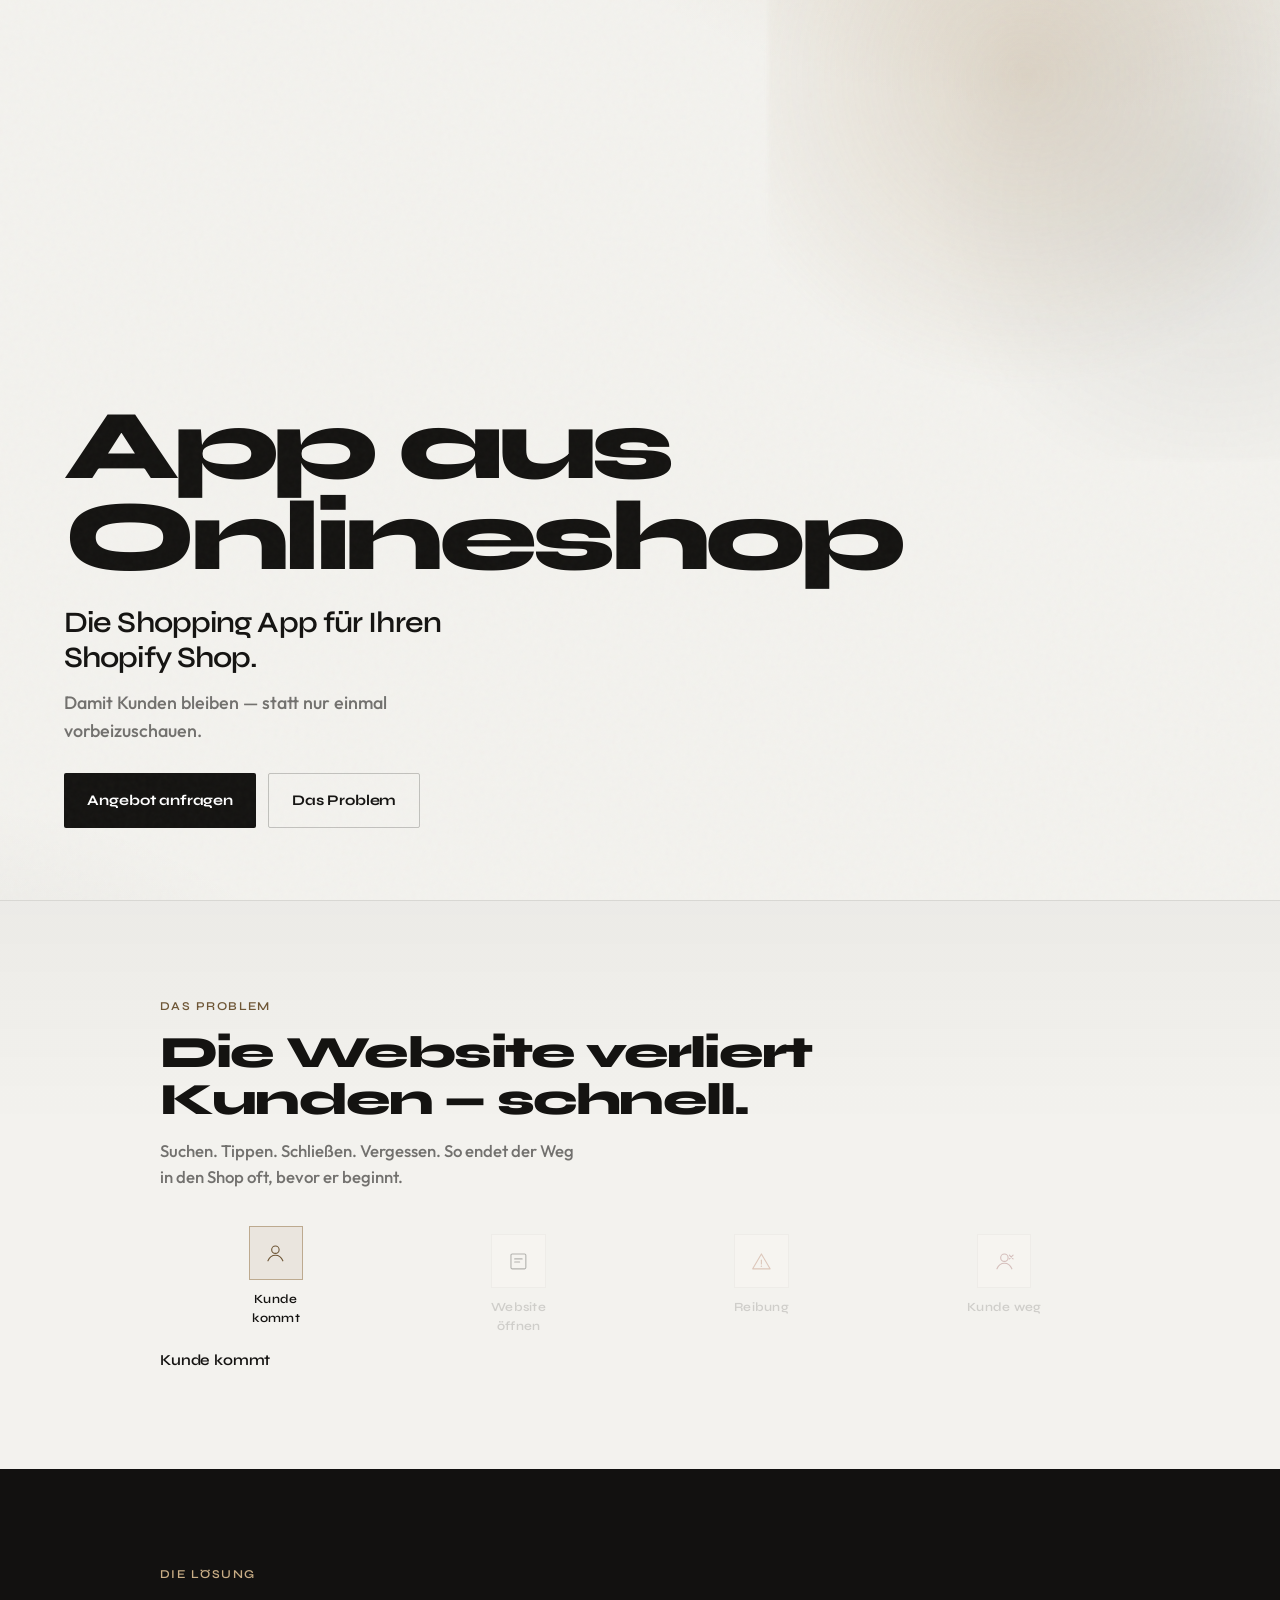
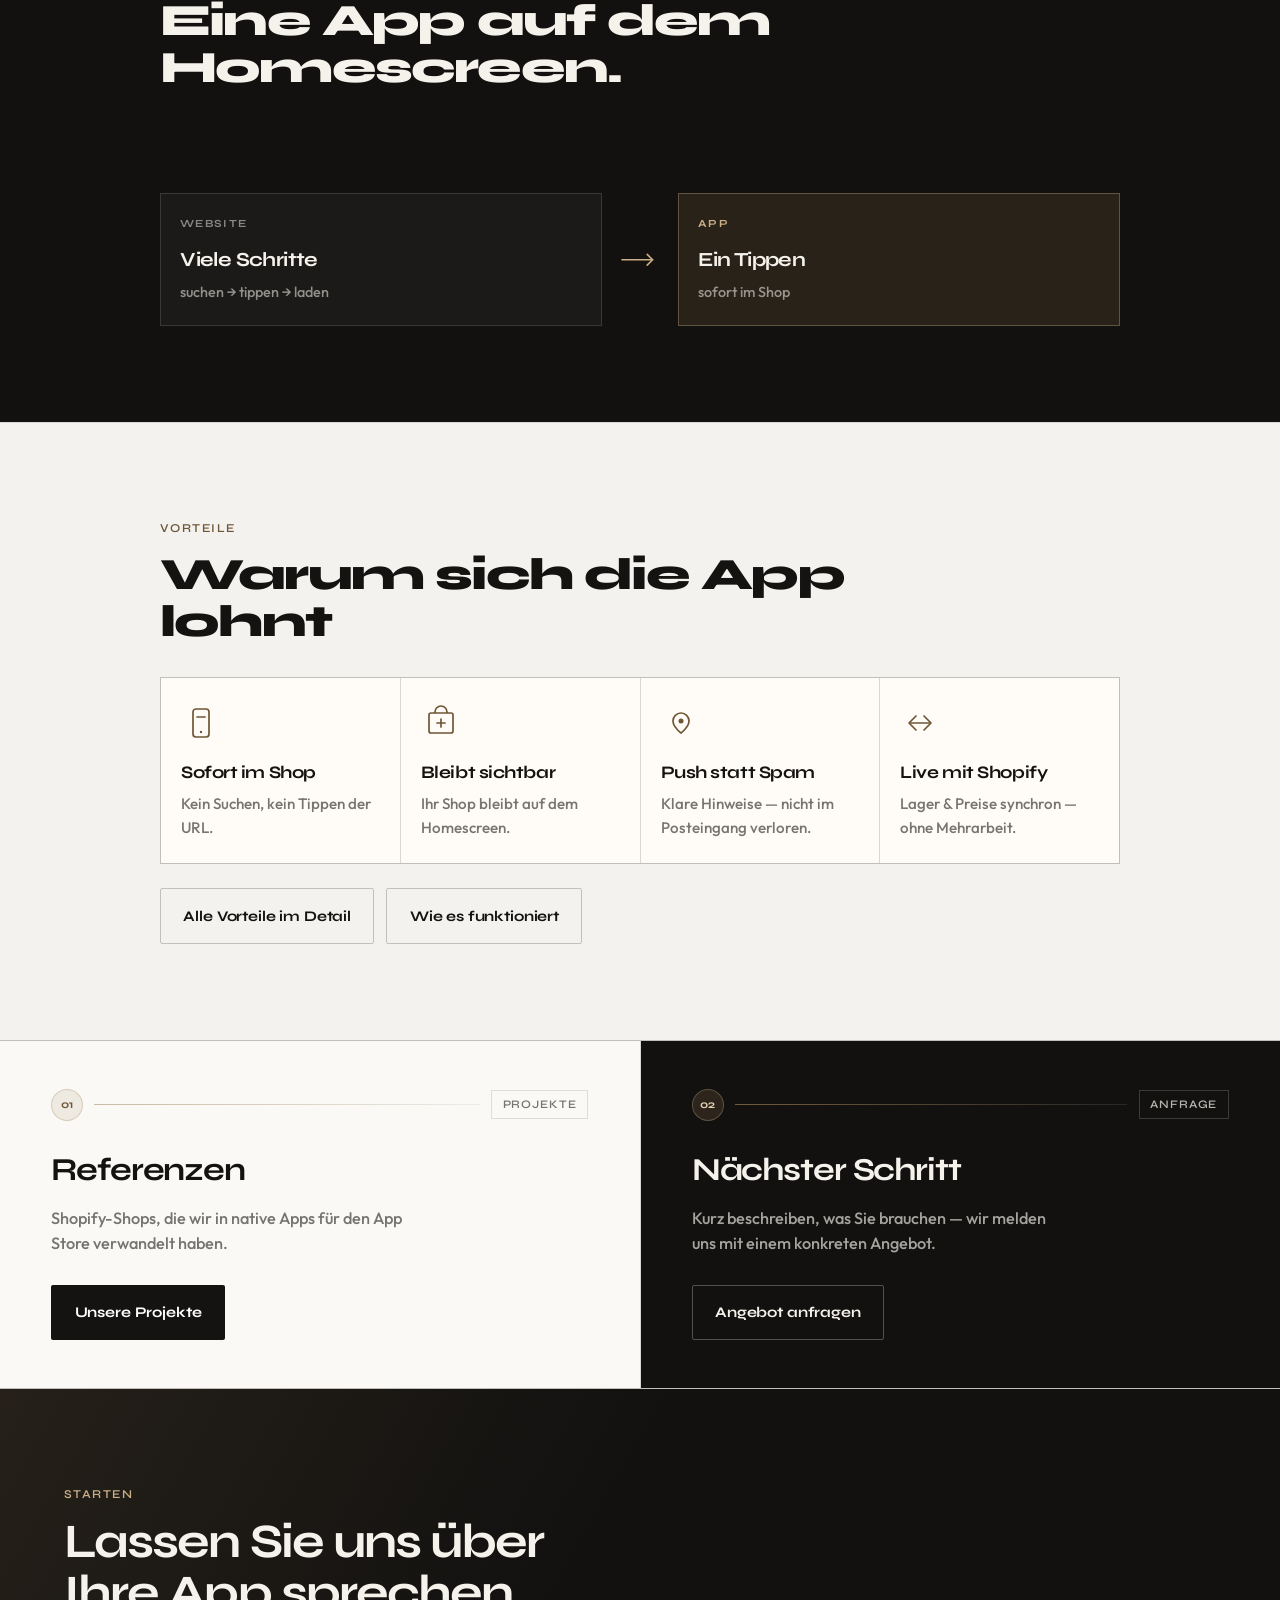
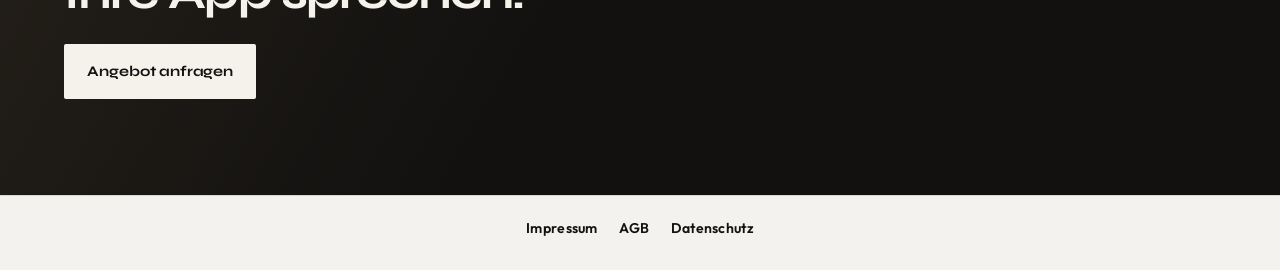
==== commit b69e6253: "Surface pain, solution, and USPs early on the homepage. Add a clear customer-loss story with icon st" ====
--- a/index.html
+++ b/index.html
@@ -6,7 +6,7 @@
     <title>App aus Onlineshop — Native Shopping Apps aus Shopify</title>
     <meta
       name="description"
-      content="Premium Shopping Apps aus Ihrem Shopify-Shop — App Store, Live-Sync, Checkout über Shopify."
+      content="Website verliert Kunden — die App bringt sie zurück. Premium Shopping Apps aus Ihrem Shopify-Shop."
     />
     <meta name="robots" content="index, follow" />
     <link rel="canonical" href="https://appausonlineshop.de/" />
@@ -16,7 +16,7 @@
       href="https://fonts.bunny.net/css?family=syne:500,600,700,800|outfit:400,500,600,700"
       rel="stylesheet"
     />
-    <link rel="stylesheet" href="style.css?v=20261019a" />
+    <link rel="stylesheet" href="style.css?v=20261019b" />
   </head>
   <body class="home">
     <main>
@@ -27,32 +27,124 @@
           Die Shopping App für Ihren Shopify Shop.
         </h1>
         <p class="hero__lead reveal reveal--in" style="--d: 160ms">
-          Entwickelt für Marken, die mehr wollen als eine mobile Website.
+          Damit Kunden bleiben — statt nur einmal vorbeizuschauen.
         </p>
-        <div class="hero__flow reveal reveal--in" style="--d: 220ms" aria-label="Shopify zu App">
-          <div class="hero__flow-item">
-            <span class="hero__flow-icon hero__flow-icon--shop" aria-hidden="true">
-              <svg viewBox="0 0 40 40" fill="none">
-                <rect x="8" y="12" width="24" height="20" rx="2" stroke="currentColor" stroke-width="1.6"/>
-                <path d="M14 12V10a6 6 0 0 1 12 0v2" stroke="currentColor" stroke-width="1.6" stroke-linecap="round"/>
-              </svg>
-            </span>
-            <span class="hero__flow-label">Shopify</span>
-          </div>
-          <span class="hero__flow-line" aria-hidden="true"></span>
-          <div class="hero__flow-item">
-            <span class="hero__flow-icon hero__flow-icon--app" aria-hidden="true">
-              <svg viewBox="0 0 40 40" fill="none">
-                <rect x="12" y="6" width="16" height="28" rx="3" stroke="currentColor" stroke-width="1.6"/>
-                <circle cx="20" cy="29" r="1.2" fill="currentColor"/>
-              </svg>
-            </span>
-            <span class="hero__flow-label">App</span>
+        <div class="hero__cta reveal reveal--in" style="--d: 220ms">
+          <a class="btn btn--solid" href="angebot.html">Angebot anfragen</a>
+          <a class="btn btn--line" href="#problem">Das Problem</a>
+        </div>
+      </section>
+
+      <!-- Pain -->
+      <section class="story story--pain" id="problem" data-home-pain>
+        <div class="story__inner">
+          <p class="story__eyebrow reveal">Das Problem</p>
+          <h2 class="story__title reveal">Die Website verliert Kunden — schnell.</h2>
+          <p class="story__lead reveal">
+            Suchen. Tippen. Schließen. Vergessen. So endet der Weg in den Shop oft, bevor er beginnt.
+          </p>
+
+          <div class="pain" aria-hidden="true">
+            <div class="pain__track">
+              <div class="pain__node is-on" data-pain-step="0">
+                <span class="pain__icon">
+                  <svg viewBox="0 0 40 40" fill="none"><circle cx="20" cy="14" r="6" stroke="currentColor" stroke-width="1.8"/><path d="M8 32c2.5-6 7-9 12-9s9.5 3 12 9" stroke="currentColor" stroke-width="1.8" stroke-linecap="round"/></svg>
+                </span>
+                <em>Kunde kommt</em>
+              </div>
+              <span class="pain__dash"></span>
+              <div class="pain__node" data-pain-step="1">
+                <span class="pain__icon">
+                  <svg viewBox="0 0 40 40" fill="none"><rect x="8" y="8" width="24" height="24" rx="2" stroke="currentColor" stroke-width="1.8"/><path d="M14 16h12M14 21h8" stroke="currentColor" stroke-width="1.8" stroke-linecap="round"/></svg>
+                </span>
+                <em>Website öffnen</em>
+              </div>
+              <span class="pain__dash"></span>
+              <div class="pain__node" data-pain-step="2">
+                <span class="pain__icon pain__icon--warn">
+                  <svg viewBox="0 0 40 40" fill="none"><path d="M20 8l14 24H6L20 8z" stroke="currentColor" stroke-width="1.8" stroke-linejoin="round"/><path d="M20 18v6" stroke="currentColor" stroke-width="1.8" stroke-linecap="round"/><circle cx="20" cy="28" r="1.2" fill="currentColor"/></svg>
+                </span>
+                <em>Reibung</em>
+              </div>
+              <span class="pain__dash"></span>
+              <div class="pain__node" data-pain-step="3">
+                <span class="pain__icon pain__icon--lost">
+                  <svg viewBox="0 0 40 40" fill="none"><circle cx="20" cy="14" r="6" stroke="currentColor" stroke-width="1.8"/><path d="M8 32c2.5-6 7-9 12-9s9.5 3 12 9" stroke="currentColor" stroke-width="1.8" stroke-linecap="round"/><path d="M28 10l6 6M34 10l-6 6" stroke="currentColor" stroke-width="1.8" stroke-linecap="round"/></svg>
+                </span>
+                <em>Kunde weg</em>
+              </div>
+            </div>
+            <p class="pain__caption" data-pain-caption>Kunde kommt</p>
           </div>
         </div>
-        <div class="hero__cta reveal reveal--in" style="--d: 280ms">
-          <a class="btn btn--solid" href="angebot.html">Angebot anfragen</a>
-          <a class="btn btn--line" href="vorteile.html">Vorteile entdecken</a>
+      </section>
+
+      <!-- Solution -->
+      <section class="story story--solve" id="loesung">
+        <div class="story__inner">
+          <p class="story__eyebrow reveal">Die Lösung</p>
+          <h2 class="story__title reveal">Eine App auf dem Homescreen.</h2>
+          <p class="story__lead reveal">
+            Ein Tippen — und Kunden sind im Shop. Sichtbar. Erreichbar. Immer wieder.
+          </p>
+
+          <div class="solve reveal" aria-hidden="true">
+            <div class="solve__side">
+              <span class="solve__badge">Website</span>
+              <strong>Viele Schritte</strong>
+              <small>suchen → tippen → laden</small>
+            </div>
+            <div class="solve__arrow">
+              <svg viewBox="0 0 48 24" fill="none"><path d="M4 12h34" stroke="currentColor" stroke-width="1.8" stroke-linecap="round"/><path d="M32 6l6 6-6 6" stroke="currentColor" stroke-width="1.8" stroke-linecap="round" stroke-linejoin="round"/></svg>
+            </div>
+            <div class="solve__side solve__side--app">
+              <span class="solve__badge">App</span>
+              <strong>Ein Tippen</strong>
+              <small>sofort im Shop</small>
+            </div>
+          </div>
+        </div>
+      </section>
+
+      <!-- USPs early -->
+      <section class="usps" id="vorteile" aria-label="Vorteile">
+        <div class="usps__head">
+          <p class="story__eyebrow reveal">Vorteile</p>
+          <h2 class="story__title reveal">Warum sich die App lohnt</h2>
+        </div>
+        <div class="usps__grid">
+          <article class="usp reveal">
+            <div class="usp__icon" aria-hidden="true">
+              <svg viewBox="0 0 40 40" fill="none"><rect x="12" y="6" width="16" height="28" rx="3" stroke="currentColor" stroke-width="1.7"/><circle cx="20" cy="29" r="1.2" fill="currentColor"/><path d="M16 14h8" stroke="currentColor" stroke-width="1.7" stroke-linecap="round"/></svg>
+            </div>
+            <h3 class="usp__title">Sofort im Shop</h3>
+            <p class="usp__text">Kein Suchen, kein Tippen der URL.</p>
+          </article>
+          <article class="usp reveal" style="--d: 70ms">
+            <div class="usp__icon" aria-hidden="true">
+              <svg viewBox="0 0 40 40" fill="none"><rect x="8" y="10" width="24" height="20" rx="2" stroke="currentColor" stroke-width="1.7"/><path d="M14 10V9a6 6 0 0 1 12 0v1" stroke="currentColor" stroke-width="1.7"/><path d="M20 16v8M16 20h8" stroke="currentColor" stroke-width="1.7" stroke-linecap="round"/></svg>
+            </div>
+            <h3 class="usp__title">Bleibt sichtbar</h3>
+            <p class="usp__text">Ihr Shop bleibt auf dem Homescreen.</p>
+          </article>
+          <article class="usp reveal" style="--d: 140ms">
+            <div class="usp__icon" aria-hidden="true">
+              <svg viewBox="0 0 40 40" fill="none"><path d="M12 18c0-4.4 3.6-8 8-8s8 3.6 8 8c0 6-8 12-8 12s-8-6-8-12z" stroke="currentColor" stroke-width="1.7"/><circle cx="20" cy="18" r="2.5" fill="currentColor"/></svg>
+            </div>
+            <h3 class="usp__title">Push statt Spam</h3>
+            <p class="usp__text">Klare Hinweise — nicht im Posteingang verloren.</p>
+          </article>
+          <article class="usp reveal" style="--d: 210ms">
+            <div class="usp__icon" aria-hidden="true">
+              <svg viewBox="0 0 40 40" fill="none"><path d="M10 20h20" stroke="currentColor" stroke-width="1.7" stroke-linecap="round"/><path d="M24 13l7 7-7 7M16 27l-7-7 7-7" stroke="currentColor" stroke-width="1.7" stroke-linecap="round" stroke-linejoin="round"/></svg>
+            </div>
+            <h3 class="usp__title">Live mit Shopify</h3>
+            <p class="usp__text">Lager &amp; Preise synchron — ohne Mehrarbeit.</p>
+          </article>
+        </div>
+        <div class="usps__more reveal">
+          <a class="btn btn--line" href="vorteile.html">Alle Vorteile im Detail</a>
+          <a class="btn btn--line" href="wie-es-funktioniert.html">Wie es funktioniert</a>
         </div>
       </section>
 
@@ -61,44 +153,31 @@
           <div class="path-block__meta">
             <span class="path-block__step" aria-hidden="true">01</span>
             <span class="path-block__meta-line" aria-hidden="true"></span>
-            <span class="path-block__tag">Vorteile</span>
+            <span class="path-block__tag">Projekte</span>
           </div>
-          <h2 class="path-block__title">Warum eine App?</h2>
+          <h2 class="path-block__title">Referenzen</h2>
           <p class="path-block__text">
-            Präsenz auf dem Homescreen. Direkter Zugang. Stärkere Bindung an Ihre Marke.
+            Shopify-Shops, die wir in native Apps für den App Store verwandelt haben.
           </p>
-          <a class="btn" href="vorteile.html">Zu den Vorteilen</a>
+          <a class="btn" href="projekte.html">Unsere Projekte</a>
         </article>
 
         <article class="path-block path-block--alt reveal" style="--d: 100ms">
           <div class="path-block__meta">
             <span class="path-block__step" aria-hidden="true">02</span>
             <span class="path-block__meta-line" aria-hidden="true"></span>
-            <span class="path-block__tag">Projekte</span>
+            <span class="path-block__tag">Anfrage</span>
           </div>
-          <h2 class="path-block__title">Referenzen</h2>
+          <h2 class="path-block__title">Nächster Schritt</h2>
           <p class="path-block__text">
-            Shopify-Shops, die wir in native Apps für den App Store verwandelt haben.
+            Kurz beschreiben, was Sie brauchen — wir melden uns mit einem konkreten Angebot.
           </p>
-          <a class="btn btn--ghost" href="projekte.html">Unsere Projekte</a>
-        </article>
-
-        <article class="path-block path-block--wide reveal" style="--d: 160ms">
-          <div class="path-block__meta">
-            <span class="path-block__step" aria-hidden="true">03</span>
-            <span class="path-block__meta-line" aria-hidden="true"></span>
-            <span class="path-block__tag">Funktionen</span>
-          </div>
-          <h2 class="path-block__title">So funktioniert die App</h2>
-          <p class="path-block__text">
-            Live-Sync mit Shopify. Warenkorb, Bestellungen und Push — klar und direkt.
-          </p>
-          <a class="btn" href="wie-es-funktioniert.html">Wie es funktioniert</a>
+          <a class="btn btn--ghost" href="angebot.html">Angebot anfragen</a>
         </article>
       </section>
 
       <section class="offer reveal">
-        <p class="offer__eyebrow">Nächster Schritt</p>
+        <p class="offer__eyebrow">Starten</p>
         <h2 class="offer__title">Lassen Sie uns über Ihre App sprechen.</h2>
         <a class="btn btn--solid" href="angebot.html">Angebot anfragen</a>
       </section>
@@ -112,6 +191,6 @@
       </nav>
     </footer>
 
-    <script src="main.js?v=20261019a" defer></script>
+    <script src="main.js?v=20261019b" defer></script>
   </body>
 </html>
--- a/style.css
+++ b/style.css
@@ -281,6 +281,310 @@
   gap: 0.75rem;
 }
 
+/* —— Home: Pain / Solution / USPs —— */
+.story {
+  padding: clamp(3.5rem, 8vw, 6rem) clamp(1.25rem, 5vw, 4.5rem);
+}
+
+.story--pain {
+  background:
+    linear-gradient(180deg, rgba(20, 19, 17, 0.03), transparent 40%),
+    var(--bg);
+  border-top: 1px solid var(--line);
+}
+
+.story--solve {
+  background: var(--deep);
+  color: #f5f2eb;
+}
+
+.story--solve .story__eyebrow {
+  color: #c9ae86;
+}
+
+.story--solve .story__lead {
+  color: rgba(245, 242, 235, 0.65);
+}
+
+.story__inner {
+  width: min(960px, 100%);
+  margin: 0 auto;
+}
+
+.story__eyebrow {
+  font-family: var(--display);
+  font-size: 0.75rem;
+  font-weight: 600;
+  letter-spacing: 0.12em;
+  text-transform: uppercase;
+  color: var(--accent-deep);
+  margin-bottom: 0.85rem;
+}
+
+.story__title {
+  font-family: var(--display);
+  font-size: clamp(1.7rem, 4.2vw, 2.8rem);
+  font-weight: 800;
+  letter-spacing: -0.04em;
+  line-height: 1.05;
+  max-width: 16ch;
+  margin-bottom: 0.9rem;
+}
+
+.story__lead {
+  font-size: 1.05rem;
+  font-weight: 500;
+  color: var(--muted);
+  max-width: 38ch;
+  margin-bottom: 2.25rem;
+}
+
+.pain {
+  margin-top: 0.5rem;
+}
+
+.pain__track {
+  display: grid;
+  grid-template-columns: 1fr auto 1fr auto 1fr auto 1fr;
+  align-items: start;
+  gap: 0.35rem;
+}
+
+.pain__node {
+  display: flex;
+  flex-direction: column;
+  align-items: center;
+  gap: 0.55rem;
+  text-align: center;
+  opacity: 0.28;
+  transform: translateY(8px);
+  transition: opacity 0.45s var(--ease), transform 0.45s var(--ease);
+}
+
+.pain__node.is-on {
+  opacity: 1;
+  transform: none;
+}
+
+.pain__node.is-done {
+  opacity: 0.55;
+}
+
+.pain__node.is-lost {
+  opacity: 1;
+}
+
+.pain__icon {
+  width: 3.4rem;
+  height: 3.4rem;
+  display: grid;
+  place-items: center;
+  border: 1px solid var(--line);
+  background: var(--surface);
+  color: var(--ink);
+  transition: border-color 0.35s ease, background 0.35s ease, color 0.35s ease;
+}
+
+.pain__icon svg {
+  width: 1.55rem;
+  height: 1.55rem;
+}
+
+.pain__node.is-on .pain__icon {
+  border-color: rgba(154, 123, 79, 0.55);
+  background: rgba(154, 123, 79, 0.1);
+  color: var(--accent-deep);
+}
+
+.pain__icon--warn {
+  color: #a65a3a;
+}
+
+.pain__node.is-on .pain__icon--warn {
+  border-color: rgba(166, 90, 58, 0.45);
+  background: rgba(166, 90, 58, 0.1);
+  color: #a65a3a;
+}
+
+.pain__icon--lost {
+  color: #8a3d3d;
+}
+
+.pain__node.is-on .pain__icon--lost,
+.pain__node.is-lost .pain__icon--lost {
+  border-color: rgba(138, 61, 61, 0.4);
+  background: rgba(138, 61, 61, 0.1);
+  color: #8a3d3d;
+}
+
+.pain__node em {
+  font-style: normal;
+  font-family: var(--display);
+  font-size: 0.78rem;
+  font-weight: 600;
+  letter-spacing: 0.02em;
+  color: var(--muted);
+  max-width: 9ch;
+}
+
+.pain__node.is-on em {
+  color: var(--ink);
+}
+
+.pain__dash {
+  height: 1px;
+  margin-top: 1.65rem;
+  background: linear-gradient(90deg, rgba(20, 19, 17, 0.08), rgba(20, 19, 17, 0.28), rgba(20, 19, 17, 0.08));
+  align-self: start;
+}
+
+.pain__caption {
+  margin-top: 1.35rem;
+  font-family: var(--display);
+  font-size: 0.95rem;
+  font-weight: 600;
+  letter-spacing: -0.01em;
+  color: var(--ink);
+  min-height: 1.4em;
+}
+
+.solve {
+  display: grid;
+  grid-template-columns: 1fr auto 1fr;
+  gap: 1rem;
+  align-items: stretch;
+  margin-top: 0.5rem;
+}
+
+.solve__side {
+  border: 1px solid rgba(245, 242, 235, 0.14);
+  background: rgba(245, 242, 235, 0.04);
+  padding: 1.35rem 1.2rem;
+  display: flex;
+  flex-direction: column;
+  gap: 0.35rem;
+}
+
+.solve__side--app {
+  background: rgba(154, 123, 79, 0.16);
+  border-color: rgba(201, 174, 134, 0.35);
+}
+
+.solve__badge {
+  font-family: var(--display);
+  font-size: 0.68rem;
+  font-weight: 700;
+  letter-spacing: 0.12em;
+  text-transform: uppercase;
+  color: rgba(245, 242, 235, 0.5);
+  margin-bottom: 0.35rem;
+}
+
+.solve__side--app .solve__badge {
+  color: #c9ae86;
+}
+
+.solve__side strong {
+  font-family: var(--display);
+  font-size: 1.25rem;
+  font-weight: 700;
+  letter-spacing: -0.03em;
+}
+
+.solve__side small {
+  color: rgba(245, 242, 235, 0.55);
+  font-size: 0.9rem;
+  font-weight: 500;
+}
+
+.solve__arrow {
+  display: grid;
+  place-items: center;
+  color: #c9ae86;
+  align-self: center;
+}
+
+.solve__arrow svg {
+  width: 2.75rem;
+  height: 1.35rem;
+}
+
+.usps {
+  padding: clamp(3.5rem, 8vw, 6rem) clamp(1.25rem, 5vw, 4.5rem);
+  border-top: 1px solid var(--line);
+}
+
+.usps__head {
+  width: min(960px, 100%);
+  margin: 0 auto 2rem;
+}
+
+.usps__head .story__title {
+  margin-bottom: 0;
+}
+
+.usps__grid {
+  width: min(960px, 100%);
+  margin: 0 auto;
+  display: grid;
+  grid-template-columns: 1fr;
+  gap: 1px;
+  background: var(--line);
+  border: 1px solid var(--line);
+}
+
+@media (min-width: 720px) {
+  .usps__grid {
+    grid-template-columns: 1fr 1fr;
+  }
+}
+
+@media (min-width: 980px) {
+  .usps__grid {
+    grid-template-columns: repeat(4, 1fr);
+  }
+}
+
+.usp {
+  background: var(--surface);
+  padding: 1.6rem 1.25rem 1.5rem;
+}
+
+.usp__icon {
+  width: 2.5rem;
+  height: 2.5rem;
+  color: var(--accent-deep);
+  margin-bottom: 1rem;
+}
+
+.usp__icon svg {
+  width: 100%;
+  height: 100%;
+}
+
+.usp__title {
+  font-family: var(--display);
+  font-size: 1.1rem;
+  font-weight: 700;
+  letter-spacing: -0.025em;
+  margin-bottom: 0.35rem;
+}
+
+.usp__text {
+  color: var(--muted);
+  font-weight: 500;
+  font-size: 0.95rem;
+  max-width: 22ch;
+}
+
+.usps__more {
+  width: min(960px, 100%);
+  margin: 1.5rem auto 0;
+  display: flex;
+  flex-wrap: wrap;
+  gap: 0.75rem;
+}
+
 .path-grid {
   display: grid;
   grid-template-columns: 1fr;
@@ -1844,6 +2148,36 @@
     min-width: 0;
   }
 
+  .story {
+    padding: 2.75rem 1.25rem;
+  }
+
+  .pain__track {
+    grid-template-columns: 1fr 1fr;
+    gap: 0.85rem 0.65rem;
+  }
+
+  .pain__dash {
+    display: none;
+  }
+
+  .pain__node em {
+    max-width: 12ch;
+  }
+
+  .solve {
+    grid-template-columns: 1fr;
+    gap: 0.75rem;
+  }
+
+  .solve__arrow {
+    transform: rotate(90deg);
+  }
+
+  .usps {
+    padding: 2.75rem 1.25rem;
+  }
+
   .path-block {
     min-height: 0;
     padding: 1.6rem 1.25rem;
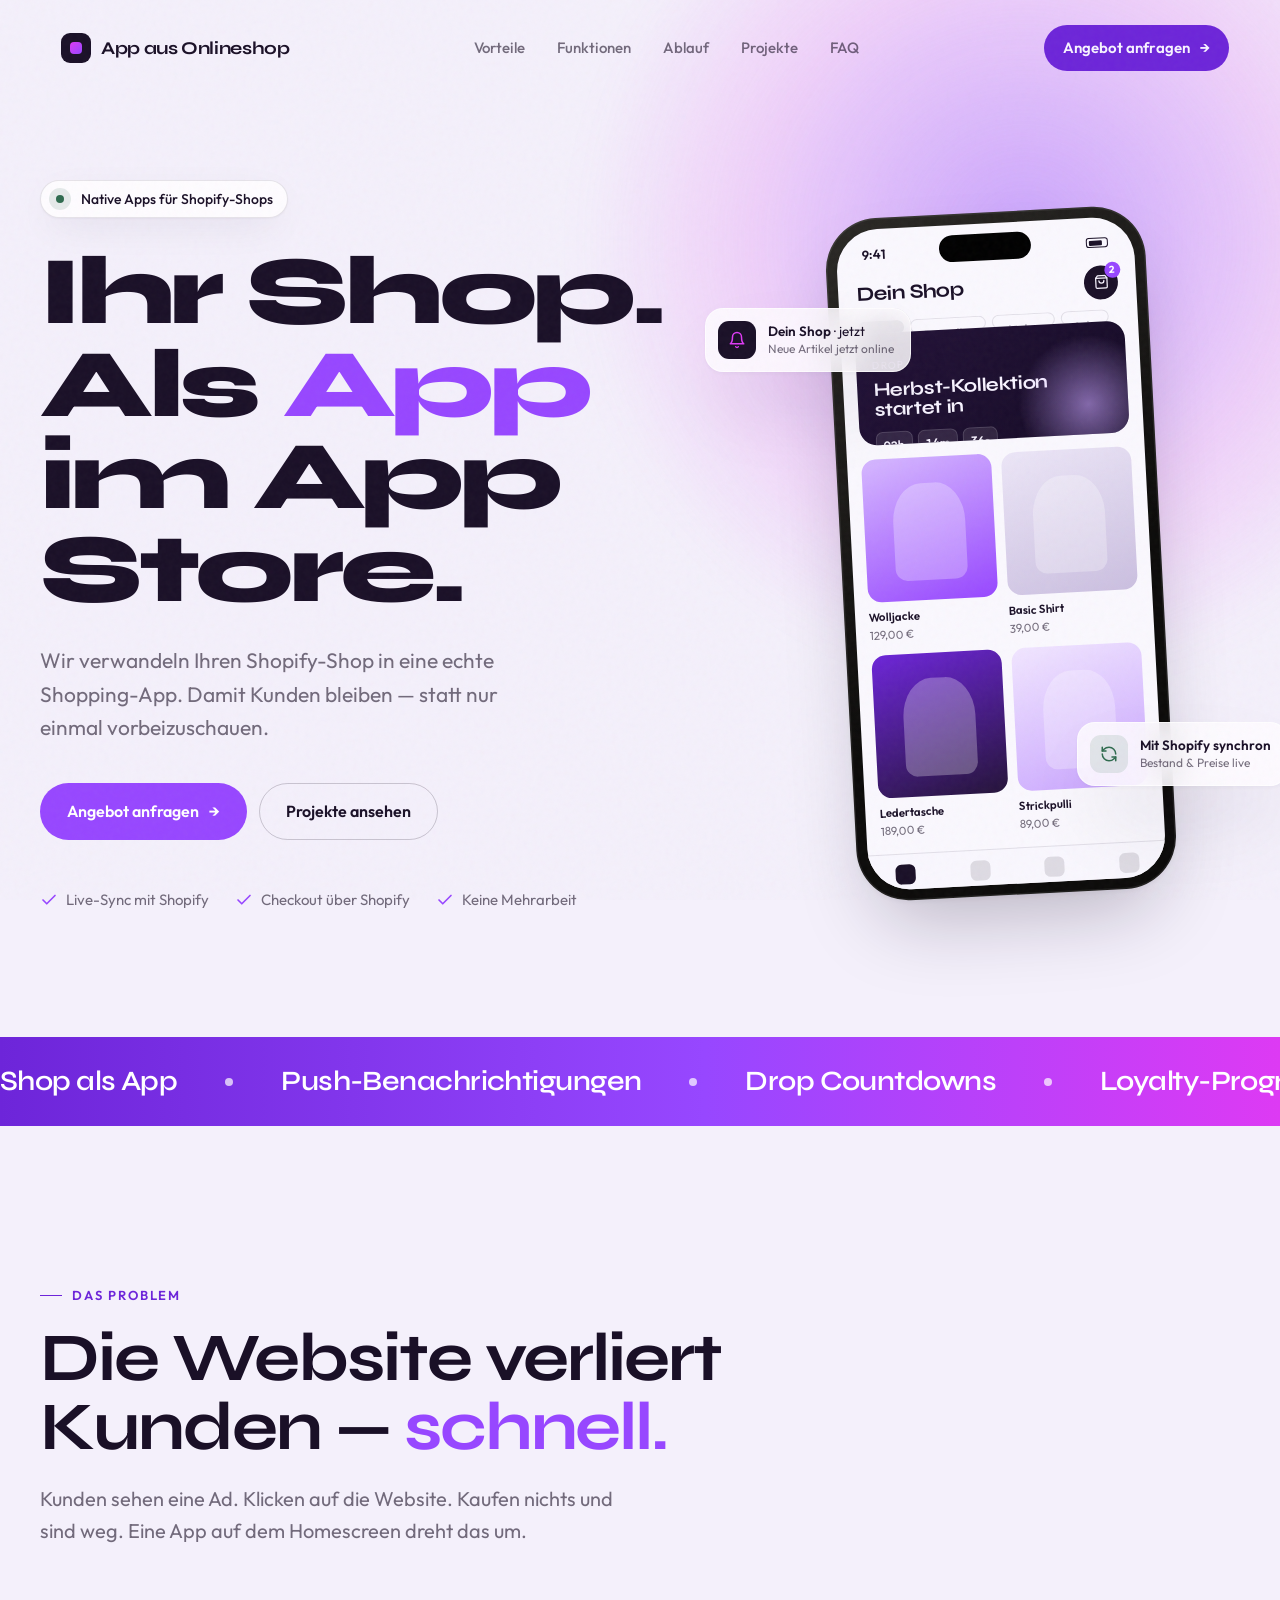
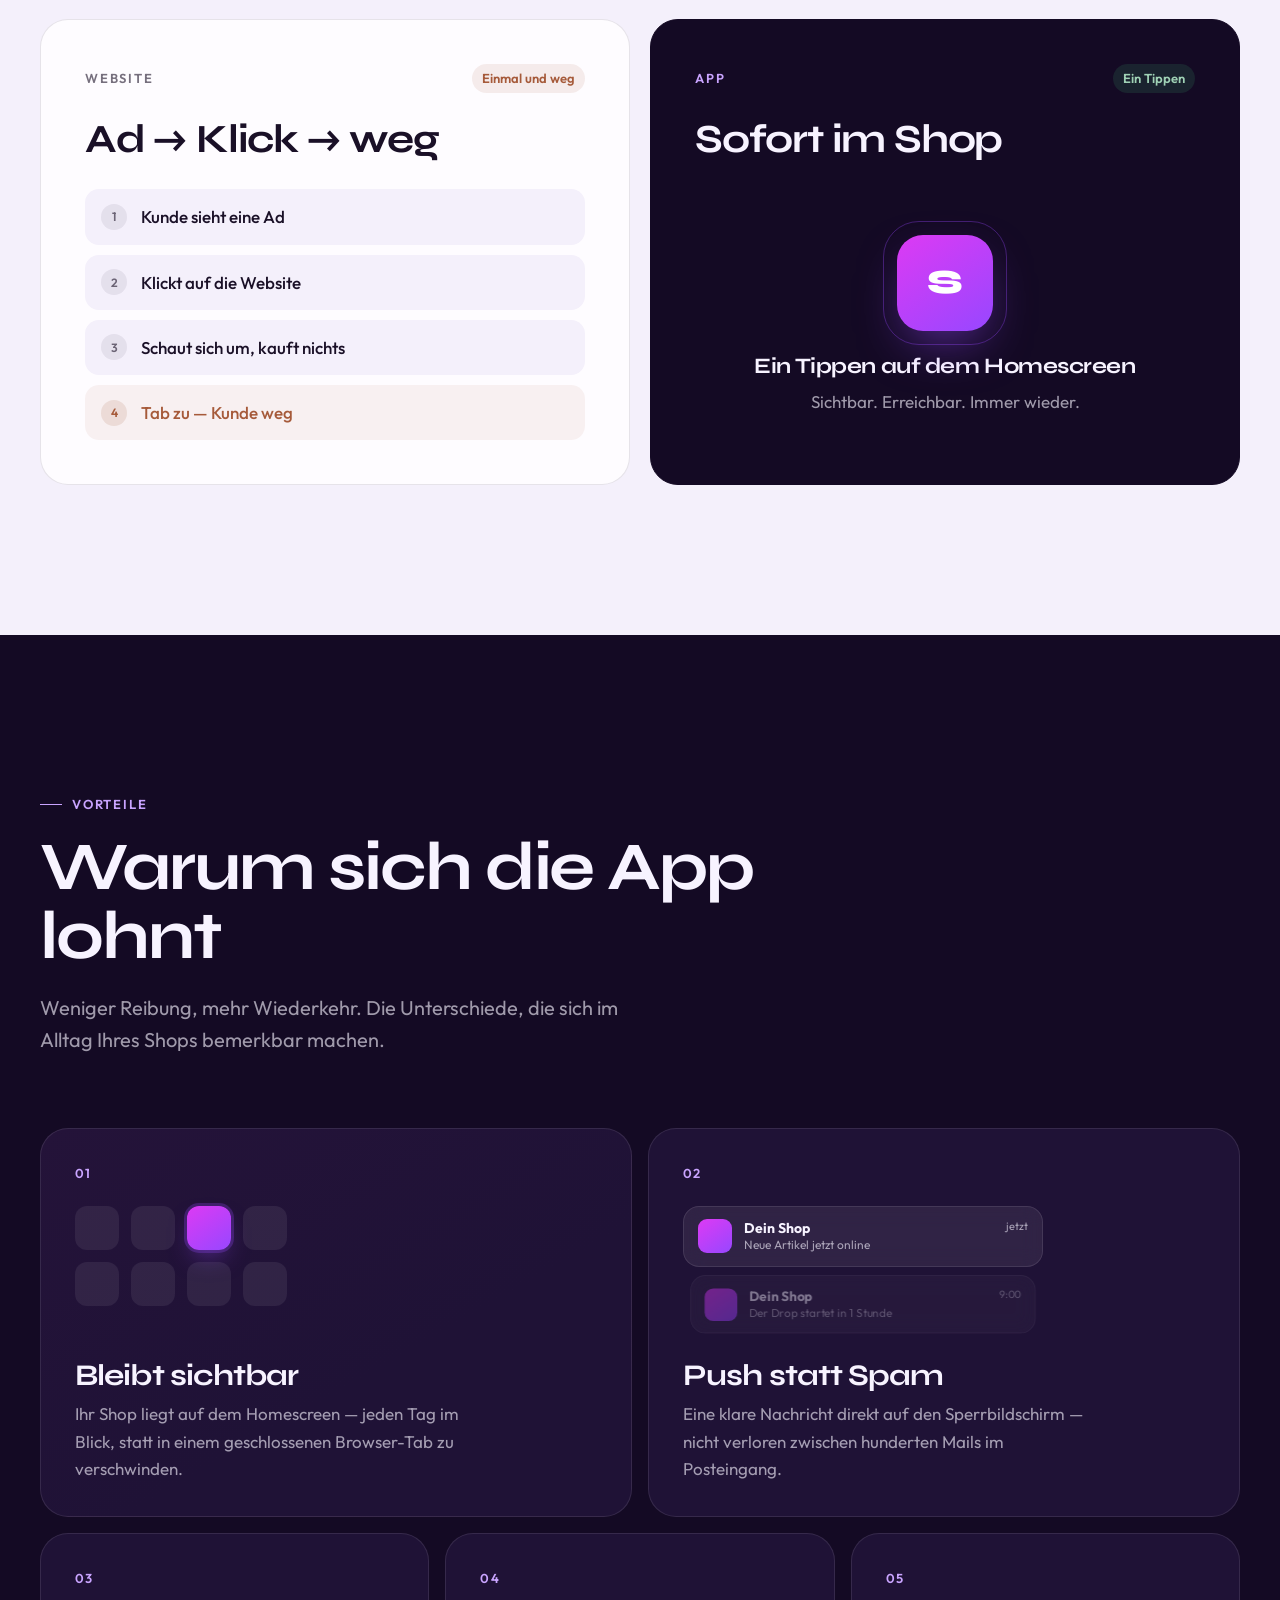
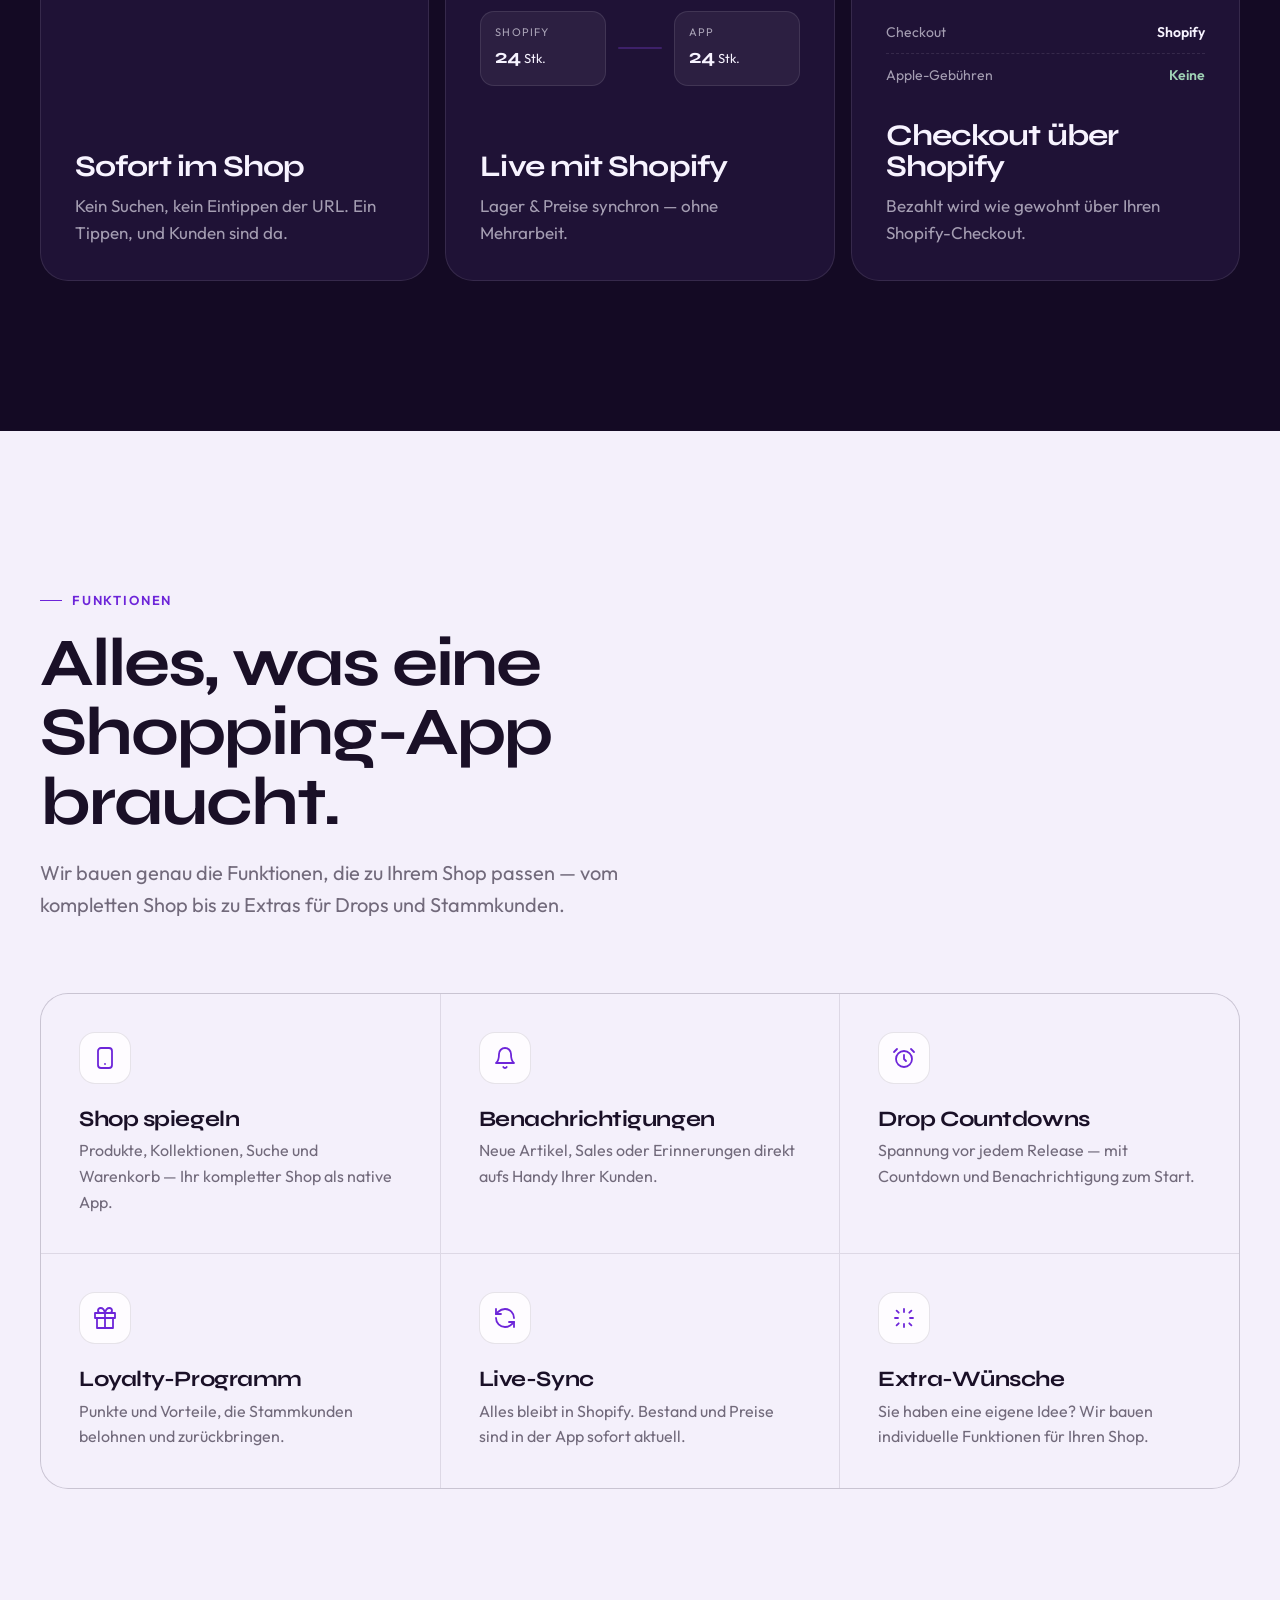
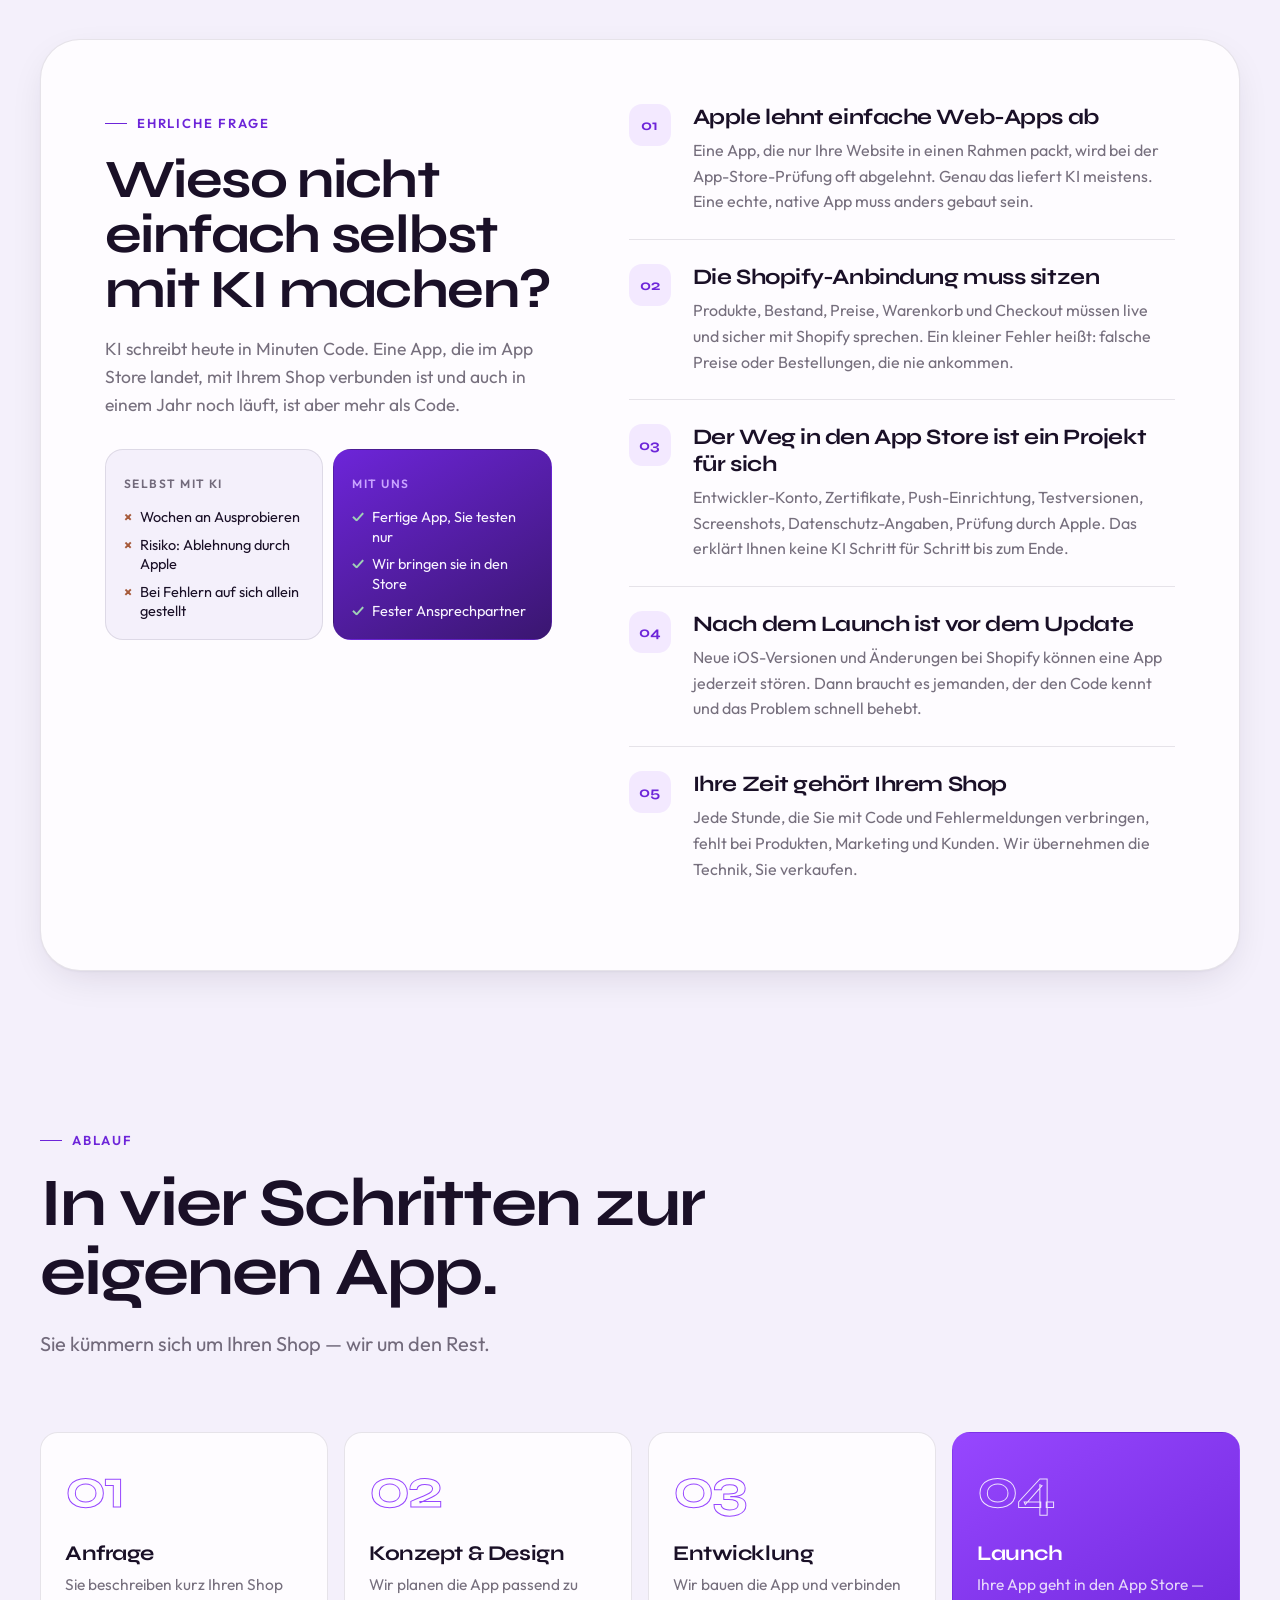
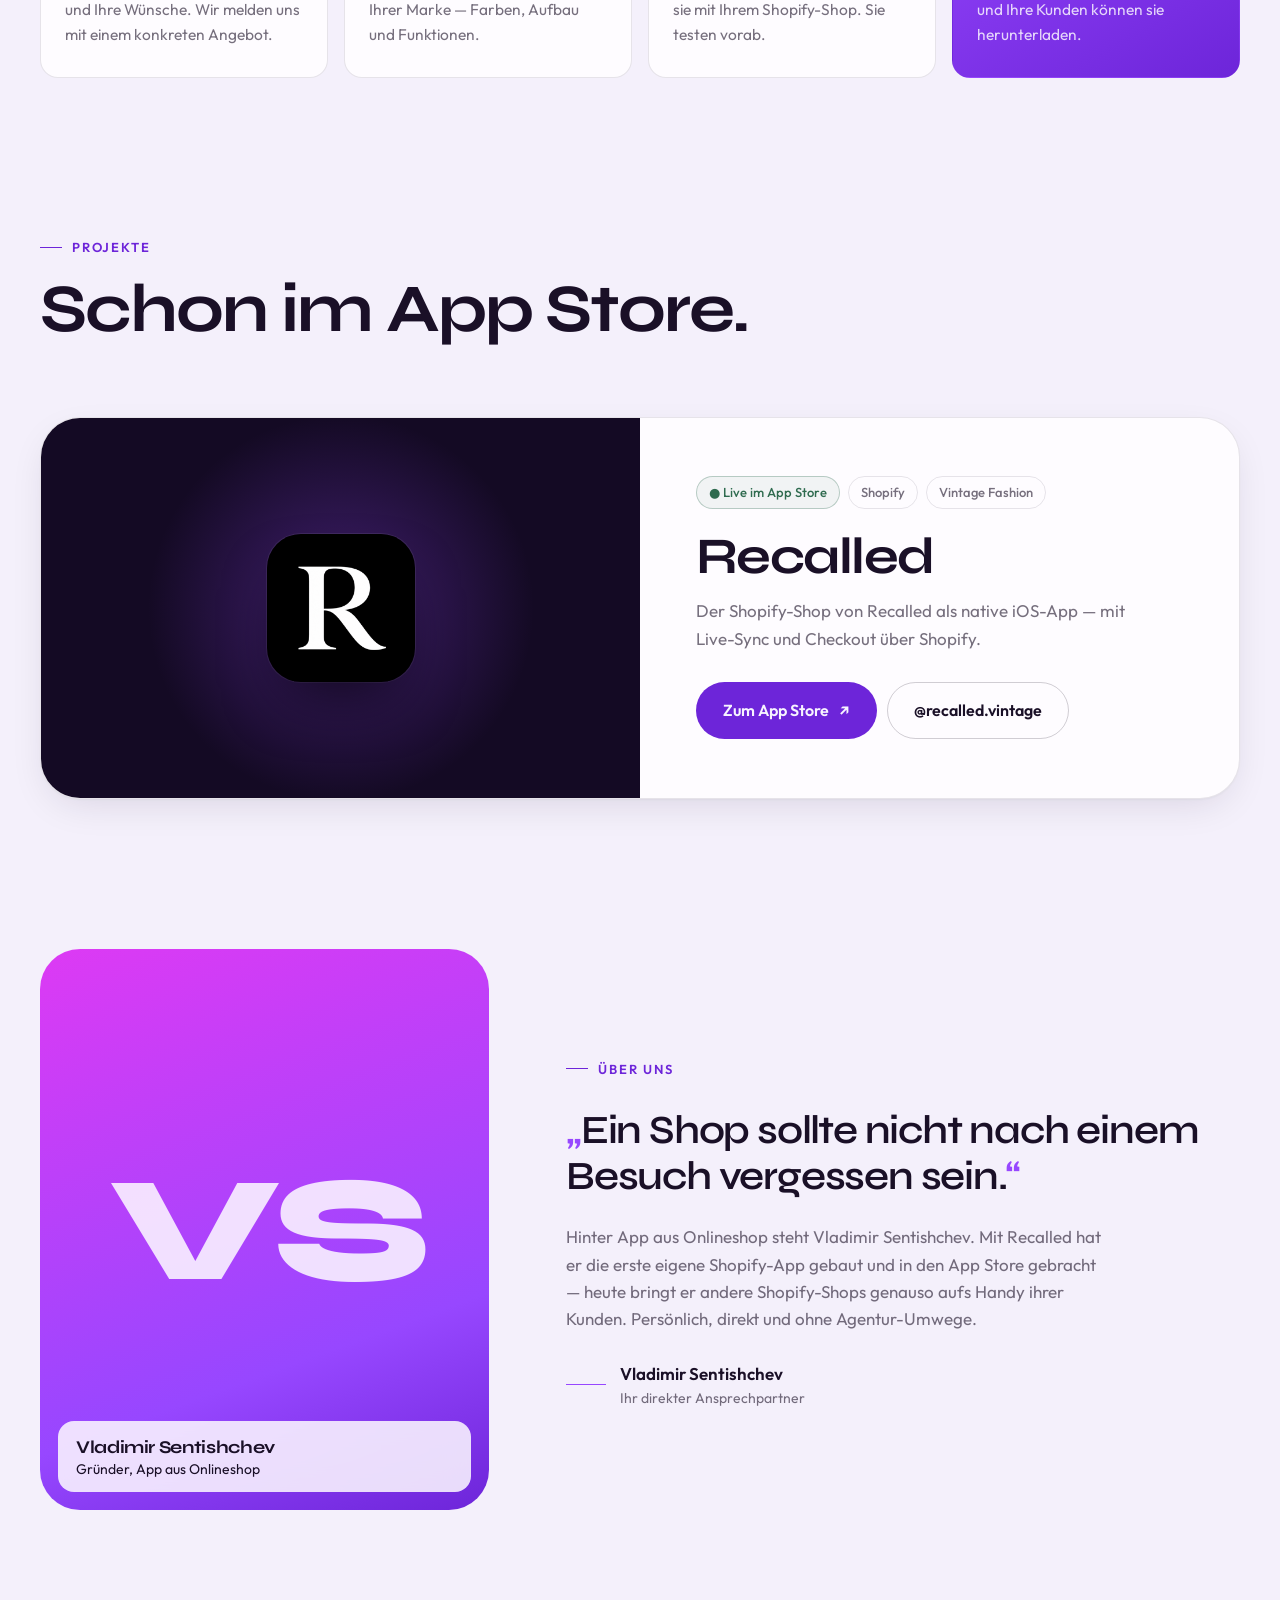
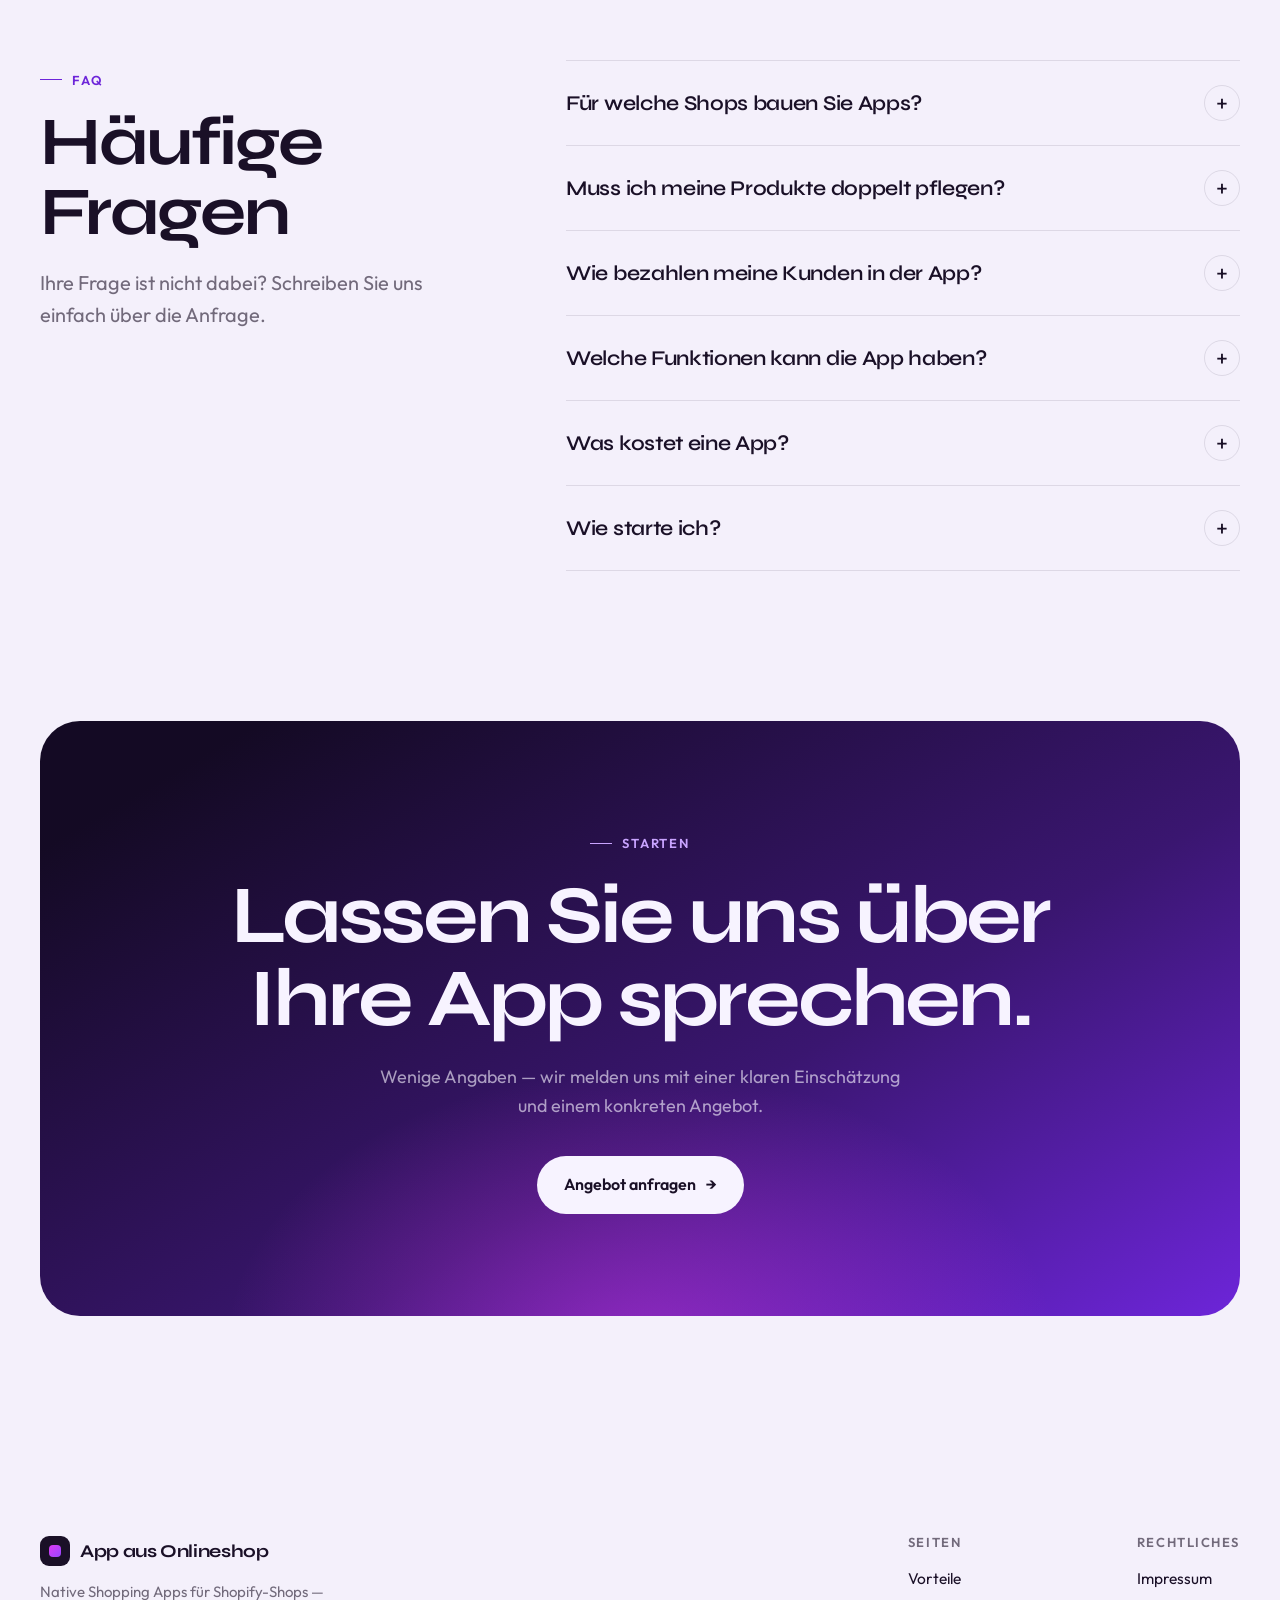
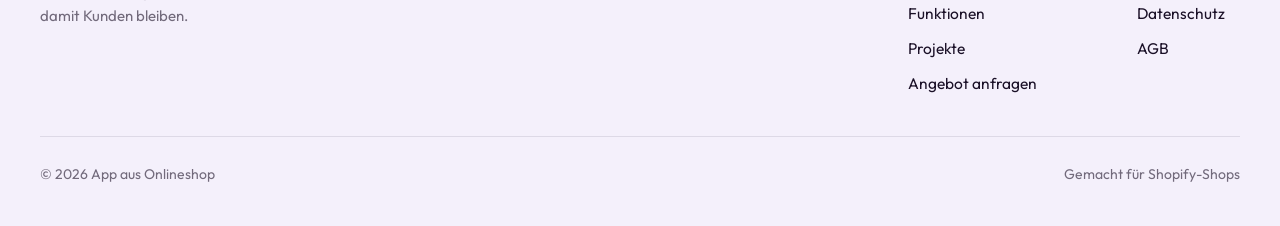
==== commit 5e17c6f9: "Replace site with App-aus-Onlineshop-Website package. Co-authored-by: Cursor <cursoragent@cursor.com" ====
--- a/index.html
+++ b/index.html
@@ -1,196 +1,490 @@
-<!DOCTYPE html>
-<html lang="de">
-  <head>
-    <meta charset="UTF-8" />
-    <meta name="viewport" content="width=device-width, initial-scale=1.0" />
-    <title>App aus Onlineshop — Native Shopping Apps aus Shopify</title>
-    <meta
-      name="description"
-      content="Website verliert Kunden — die App bringt sie zurück. Premium Shopping Apps aus Ihrem Shopify-Shop."
-    />
-    <meta name="robots" content="index, follow" />
-    <link rel="canonical" href="https://appausonlineshop.de/" />
-    <link rel="icon" href="assets/favicon-32.png" type="image/png" sizes="32x32" />
-    <link rel="preconnect" href="https://fonts.bunny.net" />
-    <link
-      href="https://fonts.bunny.net/css?family=syne:500,600,700,800|outfit:400,500,600,700"
-      rel="stylesheet"
-    />
-    <link rel="stylesheet" href="style.css?v=20261019b" />
-  </head>
-  <body class="home">
-    <main>
-      <section class="hero">
-        <div class="hero__atmosphere" aria-hidden="true"></div>
-        <p class="hero__brand reveal reveal--in">App aus Onlineshop</p>
-        <h1 class="hero__title reveal reveal--in" style="--d: 90ms">
-          Die Shopping App für Ihren Shopify Shop.
-        </h1>
-        <p class="hero__lead reveal reveal--in" style="--d: 160ms">
-          Damit Kunden bleiben — statt nur einmal vorbeizuschauen.
-        </p>
-        <div class="hero__cta reveal reveal--in" style="--d: 220ms">
-          <a class="btn btn--solid" href="angebot.html">Angebot anfragen</a>
-          <a class="btn btn--line" href="#problem">Das Problem</a>
-        </div>
-      </section>
-
-      <!-- Pain -->
-      <section class="story story--pain" id="problem" data-home-pain>
-        <div class="story__inner">
-          <p class="story__eyebrow reveal">Das Problem</p>
-          <h2 class="story__title reveal">Die Website verliert Kunden — schnell.</h2>
-          <p class="story__lead reveal">
-            Suchen. Tippen. Schließen. Vergessen. So endet der Weg in den Shop oft, bevor er beginnt.
-          </p>
-
-          <div class="pain" aria-hidden="true">
-            <div class="pain__track">
-              <div class="pain__node is-on" data-pain-step="0">
-                <span class="pain__icon">
-                  <svg viewBox="0 0 40 40" fill="none"><circle cx="20" cy="14" r="6" stroke="currentColor" stroke-width="1.8"/><path d="M8 32c2.5-6 7-9 12-9s9.5 3 12 9" stroke="currentColor" stroke-width="1.8" stroke-linecap="round"/></svg>
+<!doctype html>
+<html lang="de" class="no-js">
+<head>
+  <meta charset="utf-8">
+  <meta name="viewport" content="width=device-width, initial-scale=1, viewport-fit=cover">
+  <title>App aus Onlineshop — Native Shopping Apps aus Shopify</title>
+  <meta name="description" content="Wir verwandeln Ihren Shopify-Shop in eine native App für den App Store. Live mit Shopify synchronisiert, Checkout über Shopify, Push-Benachrichtigungen inklusive.">
+  <meta name="theme-color" content="#f4f0fb">
+  <meta property="og:title" content="App aus Onlineshop — Ihr Shopify-Shop als App">
+  <meta property="og:description" content="Native Shopping Apps für Shopify-Shops. Damit Kunden bleiben — statt nur einmal vorbeizuschauen.">
+  <meta property="og:type" content="website">
+  <link rel="icon" type="image/png" href="assets/favicon-32.png">
+  <link rel="preconnect" href="https://fonts.bunny.net">
+  <link rel="stylesheet" href="https://fonts.bunny.net/css?family=syne:500,600,700,800|outfit:400,500,600,700&display=swap">
+  <link rel="stylesheet" href="style.css">
+</head>
+<body>
+
+  <header class="nav">
+    <div class="wrap">
+      <nav class="nav__bar" aria-label="Hauptnavigation">
+        <a class="logo" href="index.html" aria-label="App aus Onlineshop — Startseite">
+          <span class="logo__mark"><span></span></span>
+          App aus Onlineshop
+        </a>
+        <ul class="nav__links">
+          <li><a href="#vorteile">Vorteile</a></li>
+          <li><a href="#funktionen">Funktionen</a></li>
+          <li><a href="#ablauf">Ablauf</a></li>
+          <li><a href="projekte.html">Projekte</a></li>
+          <li><a href="#faq">FAQ</a></li>
+          <li class="nav__mobile-cta"><a class="btn btn--accent" href="angebot.html">Angebot anfragen <span class="arrow">→</span></a></li>
+        </ul>
+        <div class="nav__cta">
+          <a class="btn btn--sm" href="angebot.html">Angebot anfragen <span class="arrow">→</span></a>
+          <button class="nav__toggle" type="button" aria-label="Menü öffnen" aria-expanded="false"><span></span></button>
+        </div>
+      </nav>
+    </div>
+  </header>
+
+  <main>
+
+    <!-- HERO -->
+    <section class="hero">
+      <div class="hero__glow" aria-hidden="true"></div>
+      <div class="wrap hero__grid">
+        <div>
+          <span class="pill reveal"><span class="pill__dot"></span>Native Apps für Shopify-Shops</span>
+          <h1 class="reveal" data-delay="1">
+            <span class="line">Ihr Shop.</span>
+            <span class="line">Als <span class="accent">App</span></span>
+            <span class="line">im App Store.</span>
+          </h1>
+          <p class="hero__lead reveal" data-delay="2">Wir verwandeln Ihren Shopify-Shop in eine echte Shopping-App. Damit Kunden bleiben — statt nur einmal vorbeizuschauen.</p>
+          <div class="hero__actions reveal" data-delay="3" data-cta-hide>
+            <a class="btn btn--accent" href="angebot.html">Angebot anfragen <span class="arrow">→</span></a>
+            <a class="btn btn--ghost" href="projekte.html">Projekte ansehen</a>
+          </div>
+          <ul class="hero__facts reveal" data-delay="4">
+            <li><svg width="18" height="18" viewBox="0 0 24 24" fill="none" stroke="currentColor" stroke-width="2.2" stroke-linecap="round" stroke-linejoin="round" aria-hidden="true"><path d="M20 6 9 17l-5-5"/></svg>Live-Sync mit Shopify</li>
+            <li><svg width="18" height="18" viewBox="0 0 24 24" fill="none" stroke="currentColor" stroke-width="2.2" stroke-linecap="round" stroke-linejoin="round" aria-hidden="true"><path d="M20 6 9 17l-5-5"/></svg>Checkout über Shopify</li>
+            <li><svg width="18" height="18" viewBox="0 0 24 24" fill="none" stroke="currentColor" stroke-width="2.2" stroke-linecap="round" stroke-linejoin="round" aria-hidden="true"><path d="M20 6 9 17l-5-5"/></svg>Keine Mehrarbeit</li>
+          </ul>
+        </div>
+
+        <div class="phone-stage reveal" data-delay="2" aria-hidden="true">
+          <div class="float-card float-card--push">
+            <span class="float-card__icon">
+              <svg width="18" height="18" viewBox="0 0 24 24" fill="none" stroke="currentColor" stroke-width="2" stroke-linecap="round" stroke-linejoin="round"><path d="M6 8a6 6 0 0 1 12 0c0 7 3 9 3 9H3s3-2 3-9"/><path d="M10.3 21a1.94 1.94 0 0 0 3.4 0"/></svg>
+            </span>
+            <span><b>Dein Shop</b> · jetzt<small>Neue Artikel jetzt online</small></span>
+          </div>
+
+          <div class="phone">
+            <div class="phone__screen">
+              <div class="phone__island"></div>
+              <div class="phone__status"><span>9:41</span><i></i></div>
+              <div class="app-head">
+                <strong>Dein Shop</strong>
+                <span class="bag">
+                  <svg width="15" height="15" viewBox="0 0 24 24" fill="none" stroke="currentColor" stroke-width="2" stroke-linecap="round" stroke-linejoin="round"><path d="M6 2 3 6v14a2 2 0 0 0 2 2h14a2 2 0 0 0 2-2V6l-3-4Z"/><path d="M3 6h18"/><path d="M16 10a4 4 0 0 1-8 0"/></svg>
+                  <b>2</b>
                 </span>
-                <em>Kunde kommt</em>
-              </div>
-              <span class="pain__dash"></span>
-              <div class="pain__node" data-pain-step="1">
-                <span class="pain__icon">
-                  <svg viewBox="0 0 40 40" fill="none"><rect x="8" y="8" width="24" height="24" rx="2" stroke="currentColor" stroke-width="1.8"/><path d="M14 16h12M14 21h8" stroke="currentColor" stroke-width="1.8" stroke-linecap="round"/></svg>
-                </span>
-                <em>Website öffnen</em>
-              </div>
-              <span class="pain__dash"></span>
-              <div class="pain__node" data-pain-step="2">
-                <span class="pain__icon pain__icon--warn">
-                  <svg viewBox="0 0 40 40" fill="none"><path d="M20 8l14 24H6L20 8z" stroke="currentColor" stroke-width="1.8" stroke-linejoin="round"/><path d="M20 18v6" stroke="currentColor" stroke-width="1.8" stroke-linecap="round"/><circle cx="20" cy="28" r="1.2" fill="currentColor"/></svg>
-                </span>
-                <em>Reibung</em>
-              </div>
-              <span class="pain__dash"></span>
-              <div class="pain__node" data-pain-step="3">
-                <span class="pain__icon pain__icon--lost">
-                  <svg viewBox="0 0 40 40" fill="none"><circle cx="20" cy="14" r="6" stroke="currentColor" stroke-width="1.8"/><path d="M8 32c2.5-6 7-9 12-9s9.5 3 12 9" stroke="currentColor" stroke-width="1.8" stroke-linecap="round"/><path d="M28 10l6 6M34 10l-6 6" stroke="currentColor" stroke-width="1.8" stroke-linecap="round"/></svg>
-                </span>
-                <em>Kunde weg</em>
-              </div>
-            </div>
-            <p class="pain__caption" data-pain-caption>Kunde kommt</p>
-          </div>
-        </div>
-      </section>
-
-      <!-- Solution -->
-      <section class="story story--solve" id="loesung">
-        <div class="story__inner">
-          <p class="story__eyebrow reveal">Die Lösung</p>
-          <h2 class="story__title reveal">Eine App auf dem Homescreen.</h2>
-          <p class="story__lead reveal">
-            Ein Tippen — und Kunden sind im Shop. Sichtbar. Erreichbar. Immer wieder.
-          </p>
-
-          <div class="solve reveal" aria-hidden="true">
-            <div class="solve__side">
-              <span class="solve__badge">Website</span>
-              <strong>Viele Schritte</strong>
-              <small>suchen → tippen → laden</small>
-            </div>
-            <div class="solve__arrow">
-              <svg viewBox="0 0 48 24" fill="none"><path d="M4 12h34" stroke="currentColor" stroke-width="1.8" stroke-linecap="round"/><path d="M32 6l6 6-6 6" stroke="currentColor" stroke-width="1.8" stroke-linecap="round" stroke-linejoin="round"/></svg>
-            </div>
-            <div class="solve__side solve__side--app">
-              <span class="solve__badge">App</span>
-              <strong>Ein Tippen</strong>
-              <small>sofort im Shop</small>
-            </div>
-          </div>
-        </div>
-      </section>
-
-      <!-- USPs early -->
-      <section class="usps" id="vorteile" aria-label="Vorteile">
-        <div class="usps__head">
-          <p class="story__eyebrow reveal">Vorteile</p>
-          <h2 class="story__title reveal">Warum sich die App lohnt</h2>
-        </div>
-        <div class="usps__grid">
-          <article class="usp reveal">
-            <div class="usp__icon" aria-hidden="true">
-              <svg viewBox="0 0 40 40" fill="none"><rect x="12" y="6" width="16" height="28" rx="3" stroke="currentColor" stroke-width="1.7"/><circle cx="20" cy="29" r="1.2" fill="currentColor"/><path d="M16 14h8" stroke="currentColor" stroke-width="1.7" stroke-linecap="round"/></svg>
-            </div>
-            <h3 class="usp__title">Sofort im Shop</h3>
-            <p class="usp__text">Kein Suchen, kein Tippen der URL.</p>
+              </div>
+              <div class="app-chips"><span>Neu</span><span>Bestseller</span><span>Jacken</span><span>Sale</span></div>
+              <div class="app-banner">
+                <small>Drop</small>
+                <strong>Herbst-Kollektion<br>startet in</strong>
+                <div class="countdown" data-countdown><span>02h</span><span>14m</span><span>38s</span></div>
+              </div>
+              <div class="app-grid">
+                <div class="product"><div class="product__img"></div><b>Wolljacke</b><span>129,00 €</span></div>
+                <div class="product"><div class="product__img"></div><b>Basic Shirt</b><span>39,00 €</span></div>
+                <div class="product"><div class="product__img"></div><b>Ledertasche</b><span>189,00 €</span></div>
+                <div class="product"><div class="product__img"></div><b>Strickpulli</b><span>89,00 €</span></div>
+              </div>
+              <div class="app-tabbar"><span></span><span></span><span></span><span></span></div>
+            </div>
+          </div>
+
+          <div class="float-card float-card--sync">
+            <span class="float-card__icon float-card__icon--ok">
+              <svg width="18" height="18" viewBox="0 0 24 24" fill="none" stroke="currentColor" stroke-width="2" stroke-linecap="round" stroke-linejoin="round"><path d="M21 12a9 9 0 0 0-9-9 9.75 9.75 0 0 0-6.74 2.74L3 8"/><path d="M3 3v5h5"/><path d="M3 12a9 9 0 0 0 9 9 9.75 9.75 0 0 0 6.74-2.74L21 16"/><path d="M16 16h5v5"/></svg>
+            </span>
+            <span><b>Mit Shopify synchron</b><small>Bestand &amp; Preise live</small></span>
+          </div>
+        </div>
+      </div>
+    </section>
+
+    <!-- LAUFBAND -->
+    <div class="marquee" aria-hidden="true">
+      <div class="marquee__track">
+        <div class="marquee__group">
+          <span>Shop als App</span><span>Push-Benachrichtigungen</span><span>Drop Countdowns</span><span>Loyalty-Programm</span><span>Live-Sync mit Shopify</span><span>Checkout über Shopify</span>
+        </div>
+        <div class="marquee__group">
+          <span>Shop als App</span><span>Push-Benachrichtigungen</span><span>Drop Countdowns</span><span>Loyalty-Programm</span><span>Live-Sync mit Shopify</span><span>Checkout über Shopify</span>
+        </div>
+      </div>
+    </div>
+
+    <!-- PROBLEM / LÖSUNG -->
+    <section class="section" id="problem">
+      <div class="wrap">
+        <div class="section-head reveal">
+          <span class="eyebrow">Das Problem</span>
+          <h2>Die Website verliert Kunden — <span class="accent">schnell.</span></h2>
+          <p>Kunden sehen eine Ad. Klicken auf die Website. Kaufen nichts und sind weg. Eine App auf dem Homescreen dreht das um.</p>
+        </div>
+
+        <div class="compare">
+          <div class="compare__card reveal">
+            <div class="compare__label">Website <span class="compare__tag">Einmal und weg</span></div>
+            <h3>Ad → Klick → weg</h3>
+            <ol class="steps-flow">
+              <li><em>1</em>Kunde sieht eine Ad</li>
+              <li><em>2</em>Klickt auf die Website</li>
+              <li><em>3</em>Schaut sich um, kauft nichts</li>
+              <li class="is-lost"><em>4</em>Tab zu — Kunde weg</li>
+            </ol>
+          </div>
+          <div class="compare__card compare__card--app reveal" data-delay="1">
+            <div class="compare__label">App <span class="compare__tag">Ein Tippen</span></div>
+            <h3>Sofort im Shop</h3>
+            <div class="one-tap">
+              <div class="one-tap__icon">S</div>
+              <p><b>Ein Tippen auf dem Homescreen</b>Sichtbar. Erreichbar. Immer wieder.</p>
+            </div>
+          </div>
+        </div>
+      </div>
+    </section>
+
+    <!-- VORTEILE -->
+    <section class="section dark" id="vorteile">
+      <div class="wrap">
+        <div class="section-head reveal">
+          <span class="eyebrow">Vorteile</span>
+          <h2>Warum sich die App lohnt</h2>
+          <p>Weniger Reibung, mehr Wiederkehr. Die Unterschiede, die sich im Alltag Ihres Shops bemerkbar machen.</p>
+        </div>
+
+        <div class="bento" data-swipe>
+          <article class="bento__item bento__item--wide bento__item--accent reveal">
+            <span class="bento__num">01</span>
+            <div class="bento__visual">
+              <div class="homescreen" aria-hidden="true">
+                <span></span><span></span><span class="is-shop"></span><span></span>
+                <span></span><span></span><span></span><span></span>
+              </div>
+            </div>
+            <h3>Bleibt sichtbar</h3>
+            <p>Ihr Shop liegt auf dem Homescreen — jeden Tag im Blick, statt in einem geschlossenen Browser-Tab zu verschwinden.</p>
           </article>
-          <article class="usp reveal" style="--d: 70ms">
-            <div class="usp__icon" aria-hidden="true">
-              <svg viewBox="0 0 40 40" fill="none"><rect x="8" y="10" width="24" height="20" rx="2" stroke="currentColor" stroke-width="1.7"/><path d="M14 10V9a6 6 0 0 1 12 0v1" stroke="currentColor" stroke-width="1.7"/><path d="M20 16v8M16 20h8" stroke="currentColor" stroke-width="1.7" stroke-linecap="round"/></svg>
-            </div>
-            <h3 class="usp__title">Bleibt sichtbar</h3>
-            <p class="usp__text">Ihr Shop bleibt auf dem Homescreen.</p>
+
+          <article class="bento__item bento__item--wide reveal" data-delay="1">
+            <span class="bento__num">02</span>
+            <div class="bento__visual" aria-hidden="true">
+              <div class="push"><span class="push__icon"></span><span><b>Dein Shop</b><small>Neue Artikel jetzt online</small></span><time>jetzt</time></div>
+              <div class="push"><span class="push__icon"></span><span><b>Dein Shop</b><small>Der Drop startet in 1 Stunde</small></span><time>9:00</time></div>
+            </div>
+            <h3>Push statt Spam</h3>
+            <p>Eine klare Nachricht direkt auf den Sperrbildschirm — nicht verloren zwischen hunderten Mails im Posteingang.</p>
           </article>
-          <article class="usp reveal" style="--d: 140ms">
-            <div class="usp__icon" aria-hidden="true">
-              <svg viewBox="0 0 40 40" fill="none"><path d="M12 18c0-4.4 3.6-8 8-8s8 3.6 8 8c0 6-8 12-8 12s-8-6-8-12z" stroke="currentColor" stroke-width="1.7"/><circle cx="20" cy="18" r="2.5" fill="currentColor"/></svg>
-            </div>
-            <h3 class="usp__title">Push statt Spam</h3>
-            <p class="usp__text">Klare Hinweise — nicht im Posteingang verloren.</p>
+
+          <article class="bento__item reveal">
+            <span class="bento__num">03</span>
+            <h3>Sofort im Shop</h3>
+            <p>Kein Suchen, kein Eintippen der URL. Ein Tippen, und Kunden sind da.</p>
           </article>
-          <article class="usp reveal" style="--d: 210ms">
-            <div class="usp__icon" aria-hidden="true">
-              <svg viewBox="0 0 40 40" fill="none"><path d="M10 20h20" stroke="currentColor" stroke-width="1.7" stroke-linecap="round"/><path d="M24 13l7 7-7 7M16 27l-7-7 7-7" stroke="currentColor" stroke-width="1.7" stroke-linecap="round" stroke-linejoin="round"/></svg>
-            </div>
-            <h3 class="usp__title">Live mit Shopify</h3>
-            <p class="usp__text">Lager &amp; Preise synchron — ohne Mehrarbeit.</p>
+
+          <article class="bento__item reveal" data-delay="1">
+            <span class="bento__num">04</span>
+            <div class="bento__visual" aria-hidden="true">
+              <div class="sync">
+                <div class="sync__node"><small>Shopify</small><b>24</b> Stk.</div>
+                <div class="sync__line"></div>
+                <div class="sync__node"><small>App</small><b>24</b> Stk.</div>
+              </div>
+            </div>
+            <h3>Live mit Shopify</h3>
+            <p>Lager &amp; Preise synchron — ohne Mehrarbeit.</p>
           </article>
-        </div>
-        <div class="usps__more reveal">
-          <a class="btn btn--line" href="vorteile.html">Alle Vorteile im Detail</a>
-          <a class="btn btn--line" href="wie-es-funktioniert.html">Wie es funktioniert</a>
-        </div>
-      </section>
-
-      <section class="path-grid" aria-label="Weiterführende Seiten">
-        <article class="path-block reveal">
-          <div class="path-block__meta">
-            <span class="path-block__step" aria-hidden="true">01</span>
-            <span class="path-block__meta-line" aria-hidden="true"></span>
-            <span class="path-block__tag">Projekte</span>
-          </div>
-          <h2 class="path-block__title">Referenzen</h2>
-          <p class="path-block__text">
-            Shopify-Shops, die wir in native Apps für den App Store verwandelt haben.
-          </p>
-          <a class="btn" href="projekte.html">Unsere Projekte</a>
+
+          <article class="bento__item reveal" data-delay="2">
+            <span class="bento__num">05</span>
+            <div class="bento__visual" aria-hidden="true">
+              <div class="checkout-row"><span>Checkout</span><b>Shopify</b></div>
+              <div class="checkout-row"><span>Apple-Gebühren</span><b class="ok">Keine</b></div>
+            </div>
+            <h3>Checkout über Shopify</h3>
+            <p>Bezahlt wird wie gewohnt über Ihren Shopify-Checkout.</p>
+          </article>
+        </div>
+      </div>
+    </section>
+
+    <!-- FUNKTIONEN -->
+    <section class="section" id="funktionen">
+      <div class="wrap">
+        <div class="section-head reveal">
+          <span class="eyebrow">Funktionen</span>
+          <h2>Alles, was eine Shopping-App braucht.</h2>
+          <p>Wir bauen genau die Funktionen, die zu Ihrem Shop passen — vom kompletten Shop bis zu Extras für Drops und Stammkunden.</p>
+        </div>
+
+        <div class="features reveal">
+          <div class="feature">
+            <div class="feature__icon"><svg width="24" height="24" viewBox="0 0 24 24" fill="none" stroke="currentColor" stroke-width="1.8" stroke-linecap="round" stroke-linejoin="round" aria-hidden="true"><rect x="5" y="2" width="14" height="20" rx="3"/><path d="M12 18h.01"/></svg></div>
+            <h3>Shop spiegeln</h3>
+            <p>Produkte, Kollektionen, Suche und Warenkorb — Ihr kompletter Shop als native App.</p>
+          </div>
+          <div class="feature">
+            <div class="feature__icon"><svg width="24" height="24" viewBox="0 0 24 24" fill="none" stroke="currentColor" stroke-width="1.8" stroke-linecap="round" stroke-linejoin="round" aria-hidden="true"><path d="M6 8a6 6 0 0 1 12 0c0 7 3 9 3 9H3s3-2 3-9"/><path d="M10.3 21a1.94 1.94 0 0 0 3.4 0"/></svg></div>
+            <h3>Benach&shy;richtigungen</h3>
+            <p>Neue Artikel, Sales oder Erinnerungen direkt aufs Handy Ihrer Kunden.</p>
+          </div>
+          <div class="feature">
+            <div class="feature__icon"><svg width="24" height="24" viewBox="0 0 24 24" fill="none" stroke="currentColor" stroke-width="1.8" stroke-linecap="round" stroke-linejoin="round" aria-hidden="true"><circle cx="12" cy="13" r="8"/><path d="M12 9v4l2 2"/><path d="M5 3 2 6"/><path d="m22 6-3-3"/></svg></div>
+            <h3>Drop Countdowns</h3>
+            <p>Spannung vor jedem Release — mit Countdown und Benachrichtigung zum Start.</p>
+          </div>
+          <div class="feature">
+            <div class="feature__icon"><svg width="24" height="24" viewBox="0 0 24 24" fill="none" stroke="currentColor" stroke-width="1.8" stroke-linecap="round" stroke-linejoin="round" aria-hidden="true"><path d="M20 12v10H4V12"/><path d="M2 7h20v5H2z"/><path d="M12 22V7"/><path d="M12 7H7.5a2.5 2.5 0 0 1 0-5C11 2 12 7 12 7z"/><path d="M12 7h4.5a2.5 2.5 0 0 0 0-5C13 2 12 7 12 7z"/></svg></div>
+            <h3>Loyalty-Programm</h3>
+            <p>Punkte und Vorteile, die Stammkunden belohnen und zurückbringen.</p>
+          </div>
+          <div class="feature">
+            <div class="feature__icon"><svg width="24" height="24" viewBox="0 0 24 24" fill="none" stroke="currentColor" stroke-width="1.8" stroke-linecap="round" stroke-linejoin="round" aria-hidden="true"><path d="M21 12a9 9 0 0 0-9-9 9.75 9.75 0 0 0-6.74 2.74L3 8"/><path d="M3 3v5h5"/><path d="M3 12a9 9 0 0 0 9 9 9.75 9.75 0 0 0 6.74-2.74L21 16"/><path d="M16 16h5v5"/></svg></div>
+            <h3>Live-Sync</h3>
+            <p>Alles bleibt in Shopify. Bestand und Preise sind in der App sofort aktuell.</p>
+          </div>
+          <div class="feature">
+            <div class="feature__icon"><svg width="24" height="24" viewBox="0 0 24 24" fill="none" stroke="currentColor" stroke-width="1.8" stroke-linecap="round" stroke-linejoin="round" aria-hidden="true"><path d="M12 3v3"/><path d="M12 18v3"/><path d="m4.6 4.6 2.1 2.1"/><path d="m17.3 17.3 2.1 2.1"/><path d="M3 12h3"/><path d="M18 12h3"/><path d="m4.6 19.4 2.1-2.1"/><path d="m17.3 6.7 2.1-2.1"/></svg></div>
+            <h3>Extra-Wünsche</h3>
+            <p>Sie haben eine eigene Idee? Wir bauen individuelle Funktionen für Ihren Shop.</p>
+          </div>
+        </div>
+      </div>
+    </section>
+
+    <!-- WIESO NICHT SELBST MIT KI? -->
+    <section class="section" id="ki" style="padding-top: 0;">
+      <div class="wrap">
+        <div class="ki">
+          <div class="ki__head reveal">
+            <span class="eyebrow">Ehrliche Frage</span>
+            <h2>Wieso nicht einfach selbst mit KI machen?</h2>
+            <p>KI schreibt heute in Minuten Code. Eine App, die im App Store landet, mit Ihrem Shop verbunden ist und auch in einem Jahr noch läuft, ist aber mehr als Code.</p>
+            <div class="ki__compare" aria-label="Vergleich">
+              <div class="ki__col">
+                <small>Selbst mit KI</small>
+                <ul>
+                  <li>Wochen an Ausprobieren</li>
+                  <li>Risiko: Ablehnung durch Apple</li>
+                  <li>Bei Fehlern auf sich allein gestellt</li>
+                </ul>
+              </div>
+              <div class="ki__col ki__col--us">
+                <small>Mit uns</small>
+                <ul>
+                  <li>Fertige App, Sie testen nur</li>
+                  <li>Wir bringen sie in den Store</li>
+                  <li>Fester Ansprechpartner</li>
+                </ul>
+              </div>
+            </div>
+          </div>
+
+          <ol class="ki__list">
+            <li class="reveal">
+              <details open>
+                <summary><h3>Apple lehnt einfache Web-Apps ab</h3></summary>
+                <p>Eine App, die nur Ihre Website in einen Rahmen packt, wird bei der App-Store-Prüfung oft abgelehnt. Genau das liefert KI meistens. Eine echte, native App muss anders gebaut sein.</p>
+              </details>
+            </li>
+            <li class="reveal" data-delay="1">
+              <details open>
+                <summary><h3>Die Shopify-Anbindung muss sitzen</h3></summary>
+                <p>Produkte, Bestand, Preise, Warenkorb und Checkout müssen live und sicher mit Shopify sprechen. Ein kleiner Fehler heißt: falsche Preise oder Bestellungen, die nie ankommen.</p>
+              </details>
+            </li>
+            <li class="reveal" data-delay="2">
+              <details open>
+                <summary><h3>Der Weg in den App Store ist ein Projekt für sich</h3></summary>
+                <p>Entwickler-Konto, Zertifikate, Push-Einrichtung, Testversionen, Screenshots, Datenschutz-Angaben, Prüfung durch Apple. Das erklärt Ihnen keine KI Schritt für Schritt bis zum Ende.</p>
+              </details>
+            </li>
+            <li class="reveal" data-delay="3">
+              <details open>
+                <summary><h3>Nach dem Launch ist vor dem Update</h3></summary>
+                <p>Neue iOS-Versionen und Änderungen bei Shopify können eine App jederzeit stören. Dann braucht es jemanden, der den Code kennt und das Problem schnell behebt.</p>
+              </details>
+            </li>
+            <li class="reveal" data-delay="4">
+              <details open>
+                <summary><h3>Ihre Zeit gehört Ihrem Shop</h3></summary>
+                <p>Jede Stunde, die Sie mit Code und Fehlermeldungen verbringen, fehlt bei Produkten, Marketing und Kunden. Wir übernehmen die Technik, Sie verkaufen.</p>
+              </details>
+            </li>
+          </ol>
+        </div>
+      </div>
+    </section>
+
+    <!-- ABLAUF -->
+    <section class="section" id="ablauf" style="padding-top: 0;">
+      <div class="wrap">
+        <div class="section-head reveal">
+          <span class="eyebrow">Ablauf</span>
+          <h2>In vier Schritten zur eigenen App.</h2>
+          <p>Sie kümmern sich um Ihren Shop — wir um den Rest.</p>
+        </div>
+        <ol class="process" data-swipe>
+          <li class="process__step reveal">
+            <h3>Anfrage</h3>
+            <p>Sie beschreiben kurz Ihren Shop und Ihre Wünsche. Wir melden uns mit einem konkreten Angebot.</p>
+          </li>
+          <li class="process__step reveal" data-delay="1">
+            <h3>Konzept &amp; Design</h3>
+            <p>Wir planen die App passend zu Ihrer Marke — Farben, Aufbau und Funktionen.</p>
+          </li>
+          <li class="process__step reveal" data-delay="2">
+            <h3>Entwicklung</h3>
+            <p>Wir bauen die App und verbinden sie mit Ihrem Shopify-Shop. Sie testen vorab.</p>
+          </li>
+          <li class="process__step reveal" data-delay="3">
+            <h3>Launch</h3>
+            <p>Ihre App geht in den App Store — und Ihre Kunden können sie herunterladen.</p>
+          </li>
+        </ol>
+      </div>
+    </section>
+
+    <!-- PROJEKTE -->
+    <section class="section" id="projekte" style="padding-top: 0;">
+      <div class="wrap">
+        <div class="section-head reveal">
+          <span class="eyebrow">Projekte</span>
+          <h2>Schon im App Store.</h2>
+        </div>
+        <article class="project reveal">
+          <div class="project__visual">
+            <img class="project__icon" src="assets/recalled/icon-256.png" alt="App-Icon von Recalled" width="148" height="148" loading="lazy">
+          </div>
+          <div class="project__body">
+            <div class="project__meta"><span class="tag tag--live">● Live im App Store</span><span class="tag">Shopify</span><span class="tag">Vintage Fashion</span></div>
+            <h3>Recalled</h3>
+            <p>Der Shopify-Shop von Recalled als native iOS-App — mit Live-Sync und Checkout über Shopify.</p>
+            <div class="project__links">
+              <a class="btn" href="https://apps.apple.com/app/apple-store/id6768467161?pt=128892928&amp;ct=website&amp;mt=8" target="_blank" rel="noopener">Zum App Store <span class="arrow">↗</span></a>
+              <a class="btn btn--ghost" href="https://www.instagram.com/recalled.vintage/" target="_blank" rel="noopener">@recalled.vintage</a>
+            </div>
+          </div>
         </article>
-
-        <article class="path-block path-block--alt reveal" style="--d: 100ms">
-          <div class="path-block__meta">
-            <span class="path-block__step" aria-hidden="true">02</span>
-            <span class="path-block__meta-line" aria-hidden="true"></span>
-            <span class="path-block__tag">Anfrage</span>
-          </div>
-          <h2 class="path-block__title">Nächster Schritt</h2>
-          <p class="path-block__text">
-            Kurz beschreiben, was Sie brauchen — wir melden uns mit einem konkreten Angebot.
-          </p>
-          <a class="btn btn--ghost" href="angebot.html">Angebot anfragen</a>
-        </article>
-      </section>
-
-      <section class="offer reveal">
-        <p class="offer__eyebrow">Starten</p>
-        <h2 class="offer__title">Lassen Sie uns über Ihre App sprechen.</h2>
-        <a class="btn btn--solid" href="angebot.html">Angebot anfragen</a>
-      </section>
-    </main>
-
-    <footer class="site-footer">
-      <nav class="site-footer__nav" aria-label="Rechtliches">
-        <a href="impressum.html">Impressum</a>
-        <a href="agb.html">AGB</a>
-        <a href="datenschutz.html">Datenschutz</a>
-      </nav>
-    </footer>
-
-    <script src="main.js?v=20261019b" defer></script>
-  </body>
+      </div>
+    </section>
+
+    <!-- ÜBER UNS -->
+    <section class="section" id="ueber-uns" style="padding-top: 0;">
+      <div class="wrap founder">
+        <div class="founder__photo reveal">
+          <!-- Foto einfügen: Datei als assets/vladimir.jpg ablegen und die nächste Zeile einkommentieren -->
+          <!-- <img src="assets/vladimir.jpg" alt="Vladimir Sentishchev"> -->
+          <span class="founder__initials" aria-hidden="true">VS</span>
+          <div class="founder__badge"><b>Vladimir Sentishchev</b>Gründer, App aus Onlineshop</div>
+        </div>
+        <div class="reveal" data-delay="1">
+          <span class="eyebrow">Über uns</span>
+          <blockquote>Ein Shop sollte nicht nach einem Besuch vergessen sein.</blockquote>
+          <p class="founder__text">Hinter App aus Onlineshop steht Vladimir Sentishchev. Mit Recalled hat er die erste eigene Shopify-App gebaut und in den App Store gebracht — heute bringt er andere Shopify-Shops genauso aufs Handy ihrer Kunden. Persönlich, direkt und ohne Agentur-Umwege.</p>
+          <div class="founder__sign"><span></span><div><b>Vladimir Sentishchev</b><small>Ihr direkter Ansprechpartner</small></div></div>
+        </div>
+      </div>
+    </section>
+
+    <!-- FAQ -->
+    <section class="section" id="faq" style="padding-top: 0;">
+      <div class="wrap faq-grid">
+        <div class="section-head reveal">
+          <span class="eyebrow">FAQ</span>
+          <h2>Häufige Fragen</h2>
+          <p>Ihre Frage ist nicht dabei? Schreiben Sie uns einfach über die Anfrage.</p>
+        </div>
+        <div class="faq reveal" data-delay="1">
+          <details>
+            <summary>Für welche Shops bauen Sie Apps?</summary>
+            <p>Aktuell ausschließlich für Shops, die mit Shopify arbeiten. So können wir die App direkt und sauber an Ihren bestehenden Shop anbinden.</p>
+          </details>
+          <details>
+            <summary>Muss ich meine Produkte doppelt pflegen?</summary>
+            <p>Nein. Alles bleibt in Shopify. Produkte, Bestand und Preise werden live in die App übernommen — ohne Mehrarbeit für Sie.</p>
+          </details>
+          <details>
+            <summary>Wie bezahlen meine Kunden in der App?</summary>
+            <p>Der Checkout läuft über Shopify — so wie Ihre Kunden es aus Ihrem Shop kennen. Für Ihre Verkäufe fallen keine Apple-Gebühren an.</p>
+          </details>
+          <details>
+            <summary>Welche Funktionen kann die App haben?</summary>
+            <p>Vom kompletten Shop mit Warenkorb über Push-Benachrichtigungen und Drop Countdowns bis zum Loyalty-Programm. Extra-Wünsche besprechen wir gerne individuell.</p>
+          </details>
+          <details>
+            <summary>Was kostet eine App?</summary>
+            <p>Das hängt von Ihrem Shop und den gewünschten Funktionen ab. Nach Ihrer Anfrage erhalten Sie ein konkretes, unverbindliches Angebot.</p>
+          </details>
+          <details>
+            <summary>Wie starte ich?</summary>
+            <p>Füllen Sie die kurze Anfrage aus — das dauert etwa zwei Minuten. Wir melden uns danach persönlich bei Ihnen.</p>
+          </details>
+        </div>
+      </div>
+    </section>
+
+    <!-- CTA -->
+    <section class="section" style="padding-top: 0;">
+      <div class="wrap">
+        <div class="cta reveal" data-cta-hide>
+          <span class="eyebrow">Starten</span>
+          <h2>Lassen Sie uns über Ihre App sprechen.</h2>
+          <p>Wenige Angaben — wir melden uns mit einer klaren Einschätzung und einem konkreten Angebot.</p>
+          <a class="btn btn--light" href="angebot.html">Angebot anfragen <span class="arrow">→</span></a>
+        </div>
+      </div>
+    </section>
+
+  </main>
+
+  <footer class="footer" data-cta-hide>
+    <div class="wrap">
+      <div class="footer__top">
+        <div>
+          <a class="logo" href="index.html"><span class="logo__mark"><span></span></span>App aus Onlineshop</a>
+          <p>Native Shopping Apps für Shopify-Shops — damit Kunden bleiben.</p>
+        </div>
+        <div class="footer__cols">
+          <div>
+            <h4>Seiten</h4>
+            <ul>
+              <li><a href="index.html#vorteile">Vorteile</a></li>
+              <li><a href="index.html#funktionen">Funktionen</a></li>
+              <li><a href="projekte.html">Projekte</a></li>
+              <li><a href="angebot.html">Angebot anfragen</a></li>
+            </ul>
+          </div>
+          <div>
+            <h4>Rechtliches</h4>
+            <ul>
+              <li><a href="impressum.html">Impressum</a></li>
+              <li><a href="datenschutz.html">Datenschutz</a></li>
+              <li><a href="agb.html">AGB</a></li>
+            </ul>
+          </div>
+        </div>
+      </div>
+      <div class="footer__bottom">
+        <span>© <span data-year>2026</span> App aus Onlineshop</span>
+        <span>Gemacht für Shopify-Shops</span>
+      </div>
+    </div>
+  </footer>
+
+  <div class="mobile-cta">
+    <a class="btn btn--accent" href="angebot.html">Angebot anfragen <span class="arrow">→</span></a>
+  </div>
+
+  <script src="main.js"></script>
+</body>
 </html>
--- a/style.css
+++ b/style.css
@@ -1,2308 +1,1503 @@
+/* ==========================================================
+   App aus Onlineshop — Stylesheet
+   Farben wie bisher: Creme, Tinte, Bronze, Tiefschwarz
+   ========================================================== */
+
+:root {
+  --bg: #f4f0fb;
+  --bg-elevated: #faf8fe;
+  --surface: #fefcff;
+  --ink: #1a1027;
+  --muted: rgba(26, 16, 39, 0.6);
+  --line: rgba(26, 16, 39, 0.1);
+  --accent: #9747ff;
+  --accent-deep: #6d25d9;
+  --accent-soft: #c9a4ff;
+  --accent-pale: #dd3af4;
+  --deep: #140a24;
+  --deep-soft: #1f1236;
+  --deep-line: rgba(247, 243, 255, 0.1);
+  --on-deep: #f7f3ff;
+  --on-deep-muted: rgba(247, 243, 255, 0.62);
+  --ok: #2f6b4f;
+  --danger: #a65a3a;
+
+  --font: "Outfit", "Segoe UI", system-ui, sans-serif;
+  --display: "Syne", "Segoe UI", system-ui, sans-serif;
+  --ease: cubic-bezier(0.22, 1, 0.36, 1);
+
+  --r-sm: 10px;
+  --r-md: 18px;
+  --r-lg: 28px;
+  --r-xl: 40px;
+  --wrap: 1200px;
+  --gutter: clamp(16px, 4vw, 40px);
+  --shadow: 0 1px 2px rgba(26, 16, 39, 0.04), 0 12px 40px -12px rgba(26, 16, 39, 0.14);
+  --shadow-lg: 0 2px 4px rgba(26, 16, 39, 0.04), 0 40px 80px -24px rgba(26, 16, 39, 0.28);
+}
+
 *,
 *::before,
-*::after {
-  box-sizing: border-box;
+*::after { box-sizing: border-box; }
+
+html { scroll-behavior: smooth; -webkit-text-size-adjust: 100%; }
+
+body {
   margin: 0;
-  padding: 0;
-}
-
-:root {
-  --bg: #f3f2ee;
-  --bg-elevated: #faf9f6;
-  --ink: #141311;
-  --muted: rgba(20, 19, 17, 0.58);
-  --line: rgba(20, 19, 17, 0.12);
-  --accent: #9a7b4f;
-  --accent-deep: #6e5636;
-  --deep: #121110;
-  --deep-soft: #1c1b19;
-  --surface: #fffcf7;
-  --ok: #2f6b4f;
-  --font: "Outfit", "Segoe UI", sans-serif;
-  --display: "Syne", "Segoe UI", sans-serif;
-  --ease: cubic-bezier(0.22, 1, 0.36, 1);
-  --radius: 2px;
-}
-
-html {
-  scroll-behavior: smooth;
-}
-
-html,
-body {
-  min-height: 100%;
-  overflow-x: clip;
-}
-
-body {
+  font-family: var(--font);
+  font-size: 17px;
+  line-height: 1.6;
+  color: var(--ink);
   background: var(--bg);
-  color: var(--ink);
-  font-family: var(--font);
-  line-height: 1.55;
   -webkit-font-smoothing: antialiased;
-  -webkit-tap-highlight-color: transparent;
-}
-
-a {
-  color: inherit;
-}
-
+  overflow-x: hidden;
+}
+
+/* feines Korn über der ganzen Seite */
 body::before {
   content: "";
-  pointer-events: none;
   position: fixed;
   inset: 0;
-  z-index: 50;
-  opacity: 0.03;
+  z-index: 100;
+  pointer-events: none;
+  opacity: 0.035;
   background-image: url("data:image/svg+xml,%3Csvg viewBox='0 0 200 200' xmlns='http://www.w3.org/2000/svg'%3E%3Cfilter id='n'%3E%3CfeTurbulence type='fractalNoise' baseFrequency='0.85' numOctaves='3' stitchTiles='stitch'/%3E%3C/filter%3E%3Crect width='100%25' height='100%25' filter='url(%23n)'/%3E%3C/svg%3E");
 }
 
-/* —— Buttons —— */
-.btn {
+img { max-width: 100%; display: block; }
+a { color: inherit; }
+button { font: inherit; color: inherit; }
+
+h1, h2, h3, h4 {
+  font-family: var(--display);
+  font-weight: 700;
+  line-height: 1.02;
+  letter-spacing: -0.03em;
+  margin: 0;
+}
+
+p { margin: 0; }
+
+.wrap {
+  width: 100%;
+  max-width: calc(var(--wrap) + var(--gutter) * 2);
+  margin: 0 auto;
+  padding: 0 var(--gutter);
+}
+
+.section { padding: clamp(80px, 12vw, 150px) 0; position: relative; }
+
+.eyebrow {
   display: inline-flex;
   align-items: center;
-  justify-content: center;
-  gap: 0.55rem;
-  padding: 0.95rem 1.4rem;
-  border-radius: var(--radius);
-  background: var(--ink);
-  color: #fff;
-  text-decoration: none;
-  font-family: var(--display);
-  font-size: 0.92rem;
-  font-weight: 700;
-  letter-spacing: -0.01em;
-  border: 1px solid transparent;
-  transition: background 0.35s var(--ease), color 0.35s var(--ease), border-color 0.35s var(--ease), transform 0.35s var(--ease);
-}
-
-.btn:hover {
-  background: #000;
-}
-
-.btn--solid {
-  background: var(--ink);
-  color: #fff;
-}
-
-.btn--solid:hover {
-  background: #000;
-}
-
-.btn--line {
-  background: transparent;
-  color: var(--ink);
-  border-color: rgba(20, 19, 17, 0.22);
-}
-
-.btn--line:hover {
-  border-color: var(--ink);
-  background: transparent;
-}
-
-.btn--ghost {
-  background: transparent;
-  color: #f5f2eb;
-  border-color: rgba(245, 242, 235, 0.28);
-}
-
-.btn--ghost:hover {
-  border-color: rgba(245, 242, 235, 0.7);
-  background: rgba(245, 242, 235, 0.06);
-}
-
-.btn--ghost-dark {
-  background: transparent;
-  color: var(--ink);
-  border: 1px solid var(--line);
-}
-
-.btn--ghost-dark:hover {
-  border-color: rgba(20, 19, 17, 0.35);
-}
-
-.btn--store {
-  background: var(--deep);
-  color: #fff;
-}
-
-.btn--store:hover {
-  background: #000;
-}
-
-.btn svg {
-  display: block;
-}
-
-/* —— Home —— */
-.home {
-  background:
-    radial-gradient(1000px 520px at 85% -5%, rgba(154, 123, 79, 0.16), transparent 55%),
-    radial-gradient(800px 480px at -5% 30%, rgba(20, 19, 17, 0.05), transparent 50%),
-    var(--bg);
-}
-
-.hero {
-  position: relative;
-  min-height: 100svh;
-  min-height: 100dvh;
-  display: flex;
-  flex-direction: column;
-  justify-content: flex-end;
-  padding: clamp(2.5rem, 7vw, 5.5rem) clamp(1.25rem, 5vw, 4.5rem) clamp(2.5rem, 6vw, 4.5rem);
-  overflow: hidden;
-}
-
-.hero__atmosphere {
-  position: absolute;
-  inset: -20% -10% auto auto;
-  width: min(70vw, 640px);
-  height: min(70vw, 640px);
-  background:
-    radial-gradient(circle at 40% 40%, rgba(154, 123, 79, 0.22), transparent 58%),
-    radial-gradient(circle at 70% 60%, rgba(20, 19, 17, 0.08), transparent 50%);
-  filter: blur(2px);
-  animation: drift 14s ease-in-out infinite alternate;
-  pointer-events: none;
-}
-
-@keyframes drift {
-  from {
-    transform: translate3d(0, 0, 0) scale(1);
-  }
-  to {
-    transform: translate3d(-30px, 18px, 0) scale(1.05);
-  }
-}
-
-.hero__brand {
-  position: relative;
-  font-family: var(--display);
-  font-size: clamp(2.8rem, 9vw, 6.2rem);
-  font-weight: 800;
-  letter-spacing: -0.055em;
-  line-height: 0.92;
-  max-width: 12ch;
-  margin-bottom: 1.4rem;
-}
-
-.hero__title {
-  position: relative;
-  font-family: var(--display);
-  font-size: clamp(1.25rem, 2.8vw, 1.85rem);
+  gap: 10px;
+  font-size: 13px;
   font-weight: 600;
-  letter-spacing: -0.03em;
-  line-height: 1.2;
-  max-width: 22ch;
-  margin-bottom: 0.85rem;
-}
-
-.hero__lead {
-  position: relative;
-  font-size: clamp(1rem, 1.8vw, 1.12rem);
-  color: var(--muted);
-  font-weight: 500;
-  max-width: 32ch;
-  margin-bottom: 1.75rem;
-}
-
-.hero__flow {
-  position: relative;
-  display: inline-flex;
-  align-items: center;
-  gap: 1rem;
-  margin-bottom: 2rem;
-}
-
-.hero__flow-item {
-  display: flex;
-  flex-direction: column;
-  align-items: center;
-  gap: 0.4rem;
-}
-
-.hero__flow-icon {
-  width: 3.1rem;
-  height: 3.1rem;
-  border-radius: var(--radius);
-  display: grid;
-  place-items: center;
-  border: 1px solid var(--line);
-  background: var(--surface);
-}
-
-.hero__flow-icon svg {
-  width: 1.45rem;
-  height: 1.45rem;
-}
-
-.hero__flow-icon--shop {
-  color: var(--accent-deep);
-}
-
-.hero__flow-icon--app {
-  color: var(--ink);
-  background: linear-gradient(160deg, rgba(154, 123, 79, 0.14), var(--surface));
-}
-
-.hero__flow-label {
-  font-family: var(--display);
-  font-size: 0.78rem;
-  font-weight: 600;
-  letter-spacing: 0.04em;
-  text-transform: uppercase;
-  color: var(--muted);
-}
-
-.hero__flow-line {
-  width: 2.75rem;
-  height: 1px;
-  margin-bottom: 1.1rem;
-  background: linear-gradient(90deg, rgba(20, 19, 17, 0.15), var(--accent), rgba(20, 19, 17, 0.15));
-  position: relative;
-}
-
-.hero__flow-line::after {
-  content: "";
-  position: absolute;
-  right: -1px;
-  top: 50%;
-  width: 5px;
-  height: 5px;
-  border-right: 1px solid var(--accent);
-  border-top: 1px solid var(--accent);
-  transform: translateY(-50%) rotate(45deg);
-}
-
-.hero__cta {
-  position: relative;
-  display: flex;
-  flex-wrap: wrap;
-  gap: 0.75rem;
-}
-
-/* —— Home: Pain / Solution / USPs —— */
-.story {
-  padding: clamp(3.5rem, 8vw, 6rem) clamp(1.25rem, 5vw, 4.5rem);
-}
-
-.story--pain {
-  background:
-    linear-gradient(180deg, rgba(20, 19, 17, 0.03), transparent 40%),
-    var(--bg);
-  border-top: 1px solid var(--line);
-}
-
-.story--solve {
-  background: var(--deep);
-  color: #f5f2eb;
-}
-
-.story--solve .story__eyebrow {
-  color: #c9ae86;
-}
-
-.story--solve .story__lead {
-  color: rgba(245, 242, 235, 0.65);
-}
-
-.story__inner {
-  width: min(960px, 100%);
-  margin: 0 auto;
-}
-
-.story__eyebrow {
-  font-family: var(--display);
-  font-size: 0.75rem;
-  font-weight: 600;
-  letter-spacing: 0.12em;
+  letter-spacing: 0.14em;
   text-transform: uppercase;
   color: var(--accent-deep);
-  margin-bottom: 0.85rem;
-}
-
-.story__title {
-  font-family: var(--display);
-  font-size: clamp(1.7rem, 4.2vw, 2.8rem);
-  font-weight: 800;
-  letter-spacing: -0.04em;
-  line-height: 1.05;
-  max-width: 16ch;
-  margin-bottom: 0.9rem;
-}
-
-.story__lead {
-  font-size: 1.05rem;
-  font-weight: 500;
-  color: var(--muted);
-  max-width: 38ch;
-  margin-bottom: 2.25rem;
-}
-
-.pain {
-  margin-top: 0.5rem;
-}
-
-.pain__track {
-  display: grid;
-  grid-template-columns: 1fr auto 1fr auto 1fr auto 1fr;
-  align-items: start;
-  gap: 0.35rem;
-}
-
-.pain__node {
-  display: flex;
-  flex-direction: column;
-  align-items: center;
-  gap: 0.55rem;
-  text-align: center;
-  opacity: 0.28;
-  transform: translateY(8px);
-  transition: opacity 0.45s var(--ease), transform 0.45s var(--ease);
-}
-
-.pain__node.is-on {
-  opacity: 1;
-  transform: none;
-}
-
-.pain__node.is-done {
-  opacity: 0.55;
-}
-
-.pain__node.is-lost {
-  opacity: 1;
-}
-
-.pain__icon {
-  width: 3.4rem;
-  height: 3.4rem;
-  display: grid;
-  place-items: center;
-  border: 1px solid var(--line);
-  background: var(--surface);
-  color: var(--ink);
-  transition: border-color 0.35s ease, background 0.35s ease, color 0.35s ease;
-}
-
-.pain__icon svg {
-  width: 1.55rem;
-  height: 1.55rem;
-}
-
-.pain__node.is-on .pain__icon {
-  border-color: rgba(154, 123, 79, 0.55);
-  background: rgba(154, 123, 79, 0.1);
-  color: var(--accent-deep);
-}
-
-.pain__icon--warn {
-  color: #a65a3a;
-}
-
-.pain__node.is-on .pain__icon--warn {
-  border-color: rgba(166, 90, 58, 0.45);
-  background: rgba(166, 90, 58, 0.1);
-  color: #a65a3a;
-}
-
-.pain__icon--lost {
-  color: #8a3d3d;
-}
-
-.pain__node.is-on .pain__icon--lost,
-.pain__node.is-lost .pain__icon--lost {
-  border-color: rgba(138, 61, 61, 0.4);
-  background: rgba(138, 61, 61, 0.1);
-  color: #8a3d3d;
-}
-
-.pain__node em {
-  font-style: normal;
-  font-family: var(--display);
-  font-size: 0.78rem;
+}
+.eyebrow::before {
+  content: "";
+  width: 22px;
+  height: 1px;
+  background: currentColor;
+}
+
+.section-head { max-width: 760px; margin-bottom: clamp(44px, 6vw, 72px); }
+.section-head h2 { font-size: clamp(36px, 5.6vw, 68px); margin-top: 18px; }
+.section-head p { margin-top: 20px; font-size: clamp(17px, 1.6vw, 20px); color: var(--muted); max-width: 580px; }
+.section-head--center { text-align: center; margin-left: auto; margin-right: auto; }
+.section-head--center p { margin-left: auto; margin-right: auto; }
+
+.accent { color: var(--accent); }
+.serif-i { font-style: italic; }
+
+/* ---------- Buttons ---------- */
+.btn {
+  --btn-bg: var(--accent-deep);
+  --btn-fg: var(--on-deep);
+  display: inline-flex;
+  align-items: center;
+  gap: 10px;
+  padding: 15px 26px;
+  border-radius: 999px;
+  border: 1px solid transparent;
+  background: var(--btn-bg);
+  color: var(--btn-fg);
   font-weight: 600;
-  letter-spacing: 0.02em;
-  color: var(--muted);
-  max-width: 9ch;
-}
-
-.pain__node.is-on em {
-  color: var(--ink);
-}
-
-.pain__dash {
-  height: 1px;
-  margin-top: 1.65rem;
-  background: linear-gradient(90deg, rgba(20, 19, 17, 0.08), rgba(20, 19, 17, 0.28), rgba(20, 19, 17, 0.08));
-  align-self: start;
-}
-
-.pain__caption {
-  margin-top: 1.35rem;
-  font-family: var(--display);
-  font-size: 0.95rem;
-  font-weight: 600;
-  letter-spacing: -0.01em;
-  color: var(--ink);
-  min-height: 1.4em;
-}
-
-.solve {
-  display: grid;
-  grid-template-columns: 1fr auto 1fr;
-  gap: 1rem;
-  align-items: stretch;
-  margin-top: 0.5rem;
-}
-
-.solve__side {
-  border: 1px solid rgba(245, 242, 235, 0.14);
-  background: rgba(245, 242, 235, 0.04);
-  padding: 1.35rem 1.2rem;
-  display: flex;
-  flex-direction: column;
-  gap: 0.35rem;
-}
-
-.solve__side--app {
-  background: rgba(154, 123, 79, 0.16);
-  border-color: rgba(201, 174, 134, 0.35);
-}
-
-.solve__badge {
-  font-family: var(--display);
-  font-size: 0.68rem;
-  font-weight: 700;
-  letter-spacing: 0.12em;
-  text-transform: uppercase;
-  color: rgba(245, 242, 235, 0.5);
-  margin-bottom: 0.35rem;
-}
-
-.solve__side--app .solve__badge {
-  color: #c9ae86;
-}
-
-.solve__side strong {
-  font-family: var(--display);
-  font-size: 1.25rem;
-  font-weight: 700;
-  letter-spacing: -0.03em;
-}
-
-.solve__side small {
-  color: rgba(245, 242, 235, 0.55);
-  font-size: 0.9rem;
-  font-weight: 500;
-}
-
-.solve__arrow {
-  display: grid;
-  place-items: center;
-  color: #c9ae86;
-  align-self: center;
-}
-
-.solve__arrow svg {
-  width: 2.75rem;
-  height: 1.35rem;
-}
-
-.usps {
-  padding: clamp(3.5rem, 8vw, 6rem) clamp(1.25rem, 5vw, 4.5rem);
-  border-top: 1px solid var(--line);
-}
-
-.usps__head {
-  width: min(960px, 100%);
-  margin: 0 auto 2rem;
-}
-
-.usps__head .story__title {
-  margin-bottom: 0;
-}
-
-.usps__grid {
-  width: min(960px, 100%);
-  margin: 0 auto;
-  display: grid;
-  grid-template-columns: 1fr;
-  gap: 1px;
-  background: var(--line);
-  border: 1px solid var(--line);
-}
-
-@media (min-width: 720px) {
-  .usps__grid {
-    grid-template-columns: 1fr 1fr;
-  }
-}
-
-@media (min-width: 980px) {
-  .usps__grid {
-    grid-template-columns: repeat(4, 1fr);
-  }
-}
-
-.usp {
-  background: var(--surface);
-  padding: 1.6rem 1.25rem 1.5rem;
-}
-
-.usp__icon {
-  width: 2.5rem;
-  height: 2.5rem;
-  color: var(--accent-deep);
-  margin-bottom: 1rem;
-}
-
-.usp__icon svg {
-  width: 100%;
-  height: 100%;
-}
-
-.usp__title {
-  font-family: var(--display);
-  font-size: 1.1rem;
-  font-weight: 700;
-  letter-spacing: -0.025em;
-  margin-bottom: 0.35rem;
-}
-
-.usp__text {
-  color: var(--muted);
-  font-weight: 500;
-  font-size: 0.95rem;
-  max-width: 22ch;
-}
-
-.usps__more {
-  width: min(960px, 100%);
-  margin: 1.5rem auto 0;
-  display: flex;
-  flex-wrap: wrap;
-  gap: 0.75rem;
-}
-
-.path-grid {
-  display: grid;
-  grid-template-columns: 1fr;
-  gap: 1px;
-  padding: 0;
-  max-width: none;
-  margin: 0;
-  background: var(--line);
-  border-top: 1px solid var(--line);
-  border-bottom: 1px solid var(--line);
-}
-
-@media (min-width: 900px) {
-  .path-grid {
-    grid-template-columns: 1fr 1fr;
-  }
-
-  .path-block--wide {
-    grid-column: 1 / -1;
-  }
-}
-
-.path-block {
-  background: var(--bg-elevated);
-  border: 0;
-  padding: clamp(2rem, 4vw, 3rem) clamp(1.35rem, 4vw, 3.5rem);
-  min-height: 280px;
-  display: flex;
-  flex-direction: column;
-  align-items: flex-start;
-  transition: background 0.4s var(--ease);
-}
-
-.path-block:hover {
-  background: var(--surface);
-}
-
-.path-block--alt {
-  background: var(--deep);
-  color: #f5f2eb;
-}
-
-.path-block--alt:hover {
-  background: var(--deep-soft);
-}
-
-.path-block--alt .path-block__text {
-  color: rgba(245, 242, 235, 0.65);
-}
-
-.path-block--alt .path-block__step {
-  background: rgba(154, 123, 79, 0.2);
-  color: #e6d3b3;
-  border-color: rgba(230, 211, 179, 0.25);
-}
-
-.path-block--alt .path-block__meta-line {
-  background: linear-gradient(90deg, rgba(154, 123, 79, 0.7), rgba(245, 242, 235, 0.1));
-}
-
-.path-block--alt .path-block__tag {
-  color: rgba(245, 242, 235, 0.72);
-  background: transparent;
-  border-color: rgba(245, 242, 235, 0.18);
-}
-
-.path-block__meta {
-  display: flex;
-  align-items: center;
-  gap: 0.7rem;
-  margin-bottom: 1.5rem;
-  width: 100%;
-}
-
-.path-block__step {
-  width: 2rem;
-  height: 2rem;
-  border-radius: 999px;
-  display: grid;
-  place-items: center;
-  font-family: var(--display);
-  font-size: 0.7rem;
-  font-weight: 700;
-  color: var(--accent-deep);
-  background: rgba(154, 123, 79, 0.12);
-  border: 1px solid rgba(154, 123, 79, 0.28);
-}
-
-.path-block__meta-line {
-  flex: 1;
-  height: 1px;
-  background: linear-gradient(90deg, rgba(154, 123, 79, 0.5), rgba(20, 19, 17, 0.06));
-}
-
-.path-block__tag {
-  font-family: var(--display);
-  font-size: 0.72rem;
-  font-weight: 600;
-  letter-spacing: 0.08em;
-  text-transform: uppercase;
-  color: var(--muted);
-  padding: 0.3rem 0.65rem;
-  border: 1px solid var(--line);
-}
-
-.path-block__title {
-  font-family: var(--display);
-  font-size: clamp(1.55rem, 3vw, 2rem);
-  font-weight: 750;
-  font-weight: 700;
-  letter-spacing: -0.035em;
-  margin-bottom: 0.75rem;
-}
-
-.path-block__text {
-  color: var(--muted);
-  font-size: 1.02rem;
-  font-weight: 500;
-  max-width: 34ch;
-  margin-bottom: 1.75rem;
-  flex: 1;
-}
-
-.offer {
-  width: 100%;
-  margin: 0;
-  padding: clamp(3.5rem, 8vw, 6rem) clamp(1.35rem, 5vw, 4rem);
-  text-align: left;
-  background:
-    linear-gradient(120deg, rgba(154, 123, 79, 0.14), transparent 45%),
-    var(--deep);
-  color: #f5f2eb;
-  border: 0;
-}
-
-.offer__eyebrow {
-  font-family: var(--display);
-  font-size: 0.75rem;
-  font-weight: 600;
-  letter-spacing: 0.12em;
-  text-transform: uppercase;
-  color: #c9ae86;
-  margin-bottom: 0.85rem;
-}
-
-.offer__title {
-  font-family: var(--display);
-  font-size: clamp(1.8rem, 4.5vw, 3rem);
-  font-weight: 750;
-  font-weight: 700;
-  letter-spacing: -0.04em;
-  max-width: 16ch;
-  margin-bottom: 1.6rem;
-  line-height: 1.05;
-}
-
-.offer .btn--solid {
-  background: #f5f2eb;
-  color: var(--deep);
-}
-
-.offer .btn--solid:hover {
-  background: #fff;
-}
-
-/* —— Reveal —— */
-.reveal {
-  opacity: 0;
-  transform: translateY(36px);
-  transition:
-    opacity 0.9s var(--ease),
-    transform 0.9s var(--ease);
-  transition-delay: var(--d, 0ms);
-}
-
-.reveal.is-visible {
-  opacity: 1;
-  transform: translateY(0);
-}
-
-/* —— Inner pages —— */
-.inner-page,
-.stub-page,
-.legal-page {
-  min-height: 100vh;
-  display: flex;
-  flex-direction: column;
-  background:
-    radial-gradient(900px 420px at 100% 0%, rgba(154, 123, 79, 0.12), transparent 55%),
-    var(--bg);
-}
-
-.page-top {
-  width: min(1100px, calc(100% - 2.5rem));
-  margin: 0 auto;
-  padding: 1.35rem 0;
-}
-
-.page-intro {
-  width: min(720px, calc(100% - 2.5rem));
-  margin: 0 auto 2.5rem;
-  padding-top: 0.5rem;
-}
-
-.page-intro__eyebrow {
-  font-family: var(--display);
-  font-size: 0.75rem;
-  font-weight: 600;
-  letter-spacing: 0.12em;
-  text-transform: uppercase;
-  color: var(--accent-deep);
-  margin-bottom: 0.9rem;
-}
-
-.page-intro__title {
-  font-family: var(--display);
-  font-size: clamp(2rem, 5.5vw, 3.2rem);
-  font-weight: 800;
-  letter-spacing: -0.045em;
-  line-height: 1.02;
-  max-width: 14ch;
-  margin-bottom: 1rem;
-}
-
-.page-intro__lead {
-  font-size: 1.05rem;
-  font-weight: 500;
-  color: var(--muted);
-  max-width: 36ch;
-}
-
-.page-intro__hint {
-  margin-top: 1.4rem;
-  font-family: var(--display);
-  font-size: 0.75rem;
-  font-weight: 600;
-  letter-spacing: 0.08em;
-  text-transform: uppercase;
-  color: rgba(20, 19, 17, 0.38);
-}
-
-/* —— Why stages —— */
-.why--stage {
-  height: 560vh;
-  position: relative;
-  margin: 0 0 4rem;
-  isolation: isolate;
-  z-index: 1;
-}
-
-.why--stage + .why--stage {
-  z-index: 2;
-  margin-top: 2rem;
-  border-top: 1px solid var(--line);
-}
-
-.why--stage.why--static {
-  height: auto;
-}
-
-.why__sticky {
-  position: sticky;
-  top: 0;
-  height: 100svh;
-  height: 100dvh;
-  display: flex;
-  flex-direction: column;
-  justify-content: center;
-  padding: 1.5rem clamp(1.25rem, 5vw, 4rem);
-  overflow: hidden;
-  background: var(--bg);
-  z-index: 1;
-}
-
-.why--static .why__sticky {
-  position: relative;
-  height: auto;
-  overflow: visible;
-}
-
-.why__progress {
-  position: absolute;
-  top: 0;
+  font-size: 16px;
+  text-decoration: none;
+  cursor: pointer;
+  transition: transform 0.4s var(--ease), background 0.3s, box-shadow 0.4s var(--ease);
+  white-space: nowrap;
+}
+.btn:hover { transform: translateY(-2px); box-shadow: 0 14px 30px -12px rgba(109, 37, 217, 0.5); }
+.btn .arrow { transition: transform 0.4s var(--ease); }
+.btn:hover .arrow { transform: translateX(4px); }
+.btn--accent { --btn-bg: var(--accent); --btn-fg: #fff; }
+.btn--accent:hover { --btn-bg: var(--accent-deep); }
+.btn--ghost { --btn-bg: transparent; --btn-fg: var(--ink); border-color: rgba(26, 16, 39, 0.2); }
+.btn--ghost:hover { --btn-bg: var(--surface); box-shadow: none; }
+.btn--light { --btn-bg: var(--on-deep); --btn-fg: var(--ink); }
+.btn--sm { padding: 10px 18px; font-size: 15px; }
+
+/* ---------- Navigation ---------- */
+.nav {
+  position: fixed;
+  top: 14px;
   left: 0;
   right: 0;
-  height: 2px;
-  background: rgba(20, 19, 17, 0.08);
-}
-
-.why__progress-bar {
-  height: 100%;
-  width: 0%;
-  background: var(--accent);
-}
-
-.why__eyebrow {
-  width: min(1100px, 100%);
-  margin: 0 auto 0.35rem;
-  font-family: var(--display);
-  font-size: 0.72rem;
-  font-weight: 600;
-  letter-spacing: 0.12em;
-  text-transform: uppercase;
-  color: var(--accent-deep);
-}
-
-.why__title {
-  width: min(1100px, 100%);
-  margin: 0 auto 1.1rem;
-  font-family: var(--display);
-  font-size: clamp(1.3rem, 3vw, 1.85rem);
-  font-weight: 700;
-  letter-spacing: -0.035em;
-}
-
-.why-compare {
-  width: min(1100px, 100%);
-  margin: 0 auto;
-  display: grid;
-  grid-template-columns: 1fr;
-  gap: 1.5rem;
-}
-
-@media (min-width: 820px) {
-  .why-compare.is-split {
-    grid-template-columns: 1.1fr 0.9fr;
-    gap: 2rem;
-  }
-
-  .why-compare:not(.is-split) .why-path--web {
-    max-width: 420px;
-  }
-}
-
-.why-path {
-  display: flex;
-  flex-direction: column;
-  gap: 0.85rem;
-  min-width: 0;
-}
-
-.why-path__label {
+  z-index: 50;
+  pointer-events: none;
+}
+.nav__bar {
+  pointer-events: auto;
+  display: flex;
+  align-items: center;
+  justify-content: space-between;
+  gap: 20px;
+  padding: 10px 10px 10px 20px;
+  border-radius: 999px;
+  border: 1px solid transparent;
+  transition: background 0.4s, border-color 0.4s, box-shadow 0.4s;
+}
+.nav.is-scrolled .nav__bar {
+  background: rgba(250, 248, 254, 0.78);
+  -webkit-backdrop-filter: blur(18px) saturate(1.4);
+  backdrop-filter: blur(18px) saturate(1.4);
+  border-color: var(--line);
+  box-shadow: 0 10px 30px -18px rgba(26, 16, 39, 0.3);
+}
+.logo {
+  display: inline-flex;
+  align-items: center;
+  gap: 10px;
   font-family: var(--display);
   font-weight: 700;
-  font-size: 0.72rem;
-  letter-spacing: 0.12em;
-  text-transform: uppercase;
+  font-size: 18px;
+  letter-spacing: -0.02em;
+  text-decoration: none;
+}
+.logo__mark {
+  width: 30px;
+  height: 30px;
+  border-radius: 9px;
+  background: var(--ink);
+  display: grid;
+  place-items: center;
+  flex-shrink: 0;
+}
+.logo__mark span {
+  width: 12px;
+  height: 12px;
+  border-radius: 4px;
+  background: linear-gradient(135deg, var(--accent-pale), var(--accent));
+}
+.nav__links { display: flex; align-items: center; gap: 4px; list-style: none; margin: 0; padding: 0; }
+.nav__links a {
+  display: block;
+  padding: 8px 14px;
+  border-radius: 999px;
+  font-size: 15px;
+  font-weight: 500;
+  text-decoration: none;
   color: var(--muted);
-}
-
-.why-path--app {
+  transition: color 0.25s, background 0.25s;
+}
+.nav__links a:hover { color: var(--ink); background: rgba(26, 16, 39, 0.05); }
+.nav__cta { display: flex; align-items: center; gap: 8px; }
+.nav__toggle {
   display: none;
-  opacity: 0;
-  transform: translateY(16px);
-}
-
-.why-path--app.is-live {
-  display: flex;
-  opacity: 1;
-  transform: none;
-  animation: why-app-in 0.55s var(--ease) both;
-}
-
-@keyframes why-app-in {
-  from {
-    opacity: 0;
-    transform: translateY(18px);
-  }
-  to {
-    opacity: 1;
-    transform: none;
-  }
-}
-
-.why-browser {
-  border: 1px solid var(--line);
-  border-radius: var(--radius);
-  overflow: hidden;
-  background: var(--surface);
-  max-width: 380px;
-  box-shadow: 0 24px 60px rgba(20, 19, 17, 0.06);
-}
-
-.why-browser__chrome {
-  display: flex;
-  align-items: center;
-  gap: 0.65rem;
-  padding: 0.6rem 0.75rem;
-  border-bottom: 1px solid var(--line);
-  background: #fff;
-}
-
-.why-browser__dots {
-  display: flex;
-  gap: 0.28rem;
-}
-
-.why-browser__dots i {
-  width: 0.38rem;
-  height: 0.38rem;
+  width: 44px;
+  height: 44px;
   border-radius: 50%;
-  background: #d5d1c8;
-  transition: background 0.2s ease, transform 0.2s ease, box-shadow 0.2s ease;
-}
-
-.why-dot--close.is-hot {
-  background: #c45c4a;
-  transform: scale(1.2);
-  box-shadow: 0 0 0 3px rgba(196, 92, 74, 0.18);
-}
-
-.why-browser--window {
-  transform-origin: top center;
-  transition: transform 0.35s var(--ease), opacity 0.35s var(--ease);
-}
-
-.why-browser--window.is-closing {
-  transform: scale(0.94);
-  opacity: 0.55;
-}
-
-.why-browser--window.is-closed {
-  transform: scale(0.9);
-}
-
-.why-browser__url {
-  flex: 1;
-  min-height: 1.35rem;
-  border-radius: var(--radius);
-  background: #f0ede6;
-  padding: 0.2rem 0.55rem;
-  font-size: 0.74rem;
-  color: var(--muted);
-  display: flex;
-  align-items: center;
-  overflow: hidden;
-  white-space: nowrap;
-}
-
-.why-browser__cursor {
-  width: 1.5px;
-  height: 0.9em;
-  background: var(--ink);
-  margin-left: 1px;
-  opacity: 0;
-}
-
-.why-browser__cursor.is-on {
-  animation: blink 0.7s steps(1) infinite;
-}
-
-@keyframes blink {
-  50% {
-    opacity: 0;
-  }
-}
-
-.why-browser__body {
-  position: relative;
-  aspect-ratio: 16 / 11;
-  background: #fff;
-}
-
-.why-browser__layer {
-  position: absolute;
-  inset: 0;
-  display: grid;
-  place-items: center;
-  opacity: 0;
-  transition: opacity 0.25s ease;
-  pointer-events: none;
-}
-
-.why-browser__layer.is-on {
-  opacity: 1;
-}
-
-.why-browser__search {
-  display: flex;
-  flex-direction: column;
-  align-items: stretch;
-  justify-content: flex-start;
-  gap: 0.55rem;
-  padding: 0.9rem 1rem;
-  place-items: unset;
-  background: #fff;
-}
-
-.why-search-title {
-  font-family: var(--display);
-  font-size: 0.68rem;
-  font-weight: 700;
-  letter-spacing: 0.1em;
-  text-transform: uppercase;
-  color: var(--muted);
-}
-
-.why-search-list {
-  display: flex;
-  flex-direction: column;
-  gap: 0.35rem;
-}
-
-.why-search-list span {
-  font-size: 0.8rem;
-  font-weight: 500;
-  padding: 0.45rem 0.55rem;
-  background: #f0ede6;
-  opacity: 0.35;
-}
-
-.why-search-list span.is-hot {
-  opacity: 1;
-  background: rgba(154, 123, 79, 0.14);
-  font-weight: 600;
-}
-
-.why-safari-icon {
-  font-family: var(--display);
-  font-weight: 700;
-  font-size: 0.95rem;
-  padding: 0.85rem 1.15rem;
-  border: 1px solid var(--ink);
-}
-
-.why-spinner {
-  width: 2rem;
-  height: 2rem;
-  border: 2px solid var(--line);
-  border-top-color: var(--accent);
-  border-radius: 50%;
-  animation: spin 0.75s linear infinite;
-}
-
-@keyframes spin {
-  to {
-    transform: rotate(360deg);
-  }
-}
-
-.why-browser__shop {
-  display: flex;
-  flex-direction: column;
-  align-items: center;
-  justify-content: center;
-  gap: 0.55rem;
-  background: var(--deep);
-  color: #fff;
-}
-
-.why-browser__gone {
-  display: flex;
-  flex-direction: column;
-  align-items: center;
-  justify-content: center;
-  gap: 0.35rem;
-  background: #f0ede6;
-  text-align: center;
-  padding: 1rem;
-}
-
-.why-browser__gone span {
-  font-family: var(--display);
-  font-weight: 700;
-}
-
-.why-browser__gone small {
-  font-size: 0.75rem;
-  color: var(--muted);
-  max-width: 18ch;
-}
-
-.why-mini-grid {
-  display: grid;
-  grid-template-columns: 1fr 1fr;
-  gap: 0.35rem;
-  width: 4.5rem;
-}
-
-.why-mini-grid i {
-  aspect-ratio: 1;
-  background: rgba(255, 255, 255, 0.14);
-}
-
-.why-browser__shop span,
-.why-shop-app__label {
-  font-family: var(--display);
-  font-size: 0.68rem;
-  letter-spacing: 0.1em;
-  text-transform: uppercase;
-  opacity: 0.7;
-}
-
-.why-phone {
-  width: min(168px, 52%);
-  aspect-ratio: 9 / 19.2;
-  border-radius: 26px;
-  background: #1a1917;
-  padding: 0.38rem;
-  box-shadow: 0 0 0 1px #2a2926, 0 24px 50px rgba(0, 0, 0, 0.2);
-}
-
-.why-phone__bezel {
-  position: relative;
-  height: 100%;
-  border-radius: 22px;
-  overflow: hidden;
-  background: #000;
-}
-
-.why-phone__island {
-  position: absolute;
-  top: 0.55rem;
-  left: 50%;
-  z-index: 5;
-  width: 38%;
-  height: 0.82rem;
-  transform: translateX(-50%);
-  border-radius: 999px;
-  background: #0a0a0a;
-}
-
-.why-phone__screen {
-  position: relative;
-  height: 100%;
-  overflow: hidden;
-  background: #111;
-  display: flex;
-  flex-direction: column;
-}
-
-.why-phone__layer {
-  position: absolute;
-  inset: 0;
-  opacity: 0;
-  transition: opacity 0.28s ease;
-  pointer-events: none;
-}
-
-.why-phone__layer.is-on {
-  opacity: 1;
-}
-
-.why-ios-home {
-  display: flex;
-  flex-direction: column;
-  padding: 1.55rem 0.55rem 0.55rem;
-  background:
-    radial-gradient(120% 80% at 20% 0%, #5a6a7a 0%, transparent 45%),
-    linear-gradient(165deg, #1a1f24 0%, #3a4550 50%, #8a8070 100%);
-}
-
-.why-ios-status {
-  display: flex;
-  justify-content: space-between;
-  padding: 0 0.35rem 0.65rem;
-  color: #fff;
-  font-size: 0.55rem;
-  font-weight: 700;
-}
-
-.why-ios-status__right {
-  display: flex;
-  gap: 0.18rem;
-  align-items: center;
-}
-
-.why-ios-signal,
-.why-ios-wifi,
-.why-ios-battery {
-  display: block;
-  background: #fff;
-}
-
-.why-ios-signal {
-  width: 0.55rem;
-  height: 0.35rem;
-  clip-path: polygon(0 100%, 25% 60%, 25% 100%, 50% 35%, 50% 100%, 75% 15%, 75% 100%, 100% 0, 100% 100%);
-}
-
-.why-ios-wifi {
-  width: 0.5rem;
-  height: 0.35rem;
-  border-radius: 50% 50% 0 0;
-}
-
-.why-ios-battery {
-  width: 0.7rem;
-  height: 0.35rem;
-}
-
-.why-ios-grid {
-  display: grid;
-  grid-template-columns: repeat(4, 1fr);
-  gap: 0.55rem 0.35rem;
-  padding: 0.15rem;
-  flex: 1;
-  align-content: start;
-}
-
-.why-ios-app {
-  appearance: none;
-  border: 0;
-  background: transparent;
-  padding: 0;
-  display: flex;
-  flex-direction: column;
-  align-items: center;
-  gap: 0.18rem;
-  color: #fff;
-  font: inherit;
-}
-
-.why-ios-app i {
-  display: block;
-  width: 100%;
-  aspect-ratio: 1;
-  border-radius: 22%;
-}
-
-.why-ios-app--muted i {
-  background: linear-gradient(160deg, rgba(255, 255, 255, 0.5), rgba(255, 255, 255, 0.2));
-}
-
-.why-ios-app--muted:nth-child(2) i { background: linear-gradient(160deg, #c47a5a, #8a4030); }
-.why-ios-app--muted:nth-child(3) i { background: linear-gradient(160deg, #6a90a8, #304858); }
-.why-ios-app--muted:nth-child(4) i { background: linear-gradient(160deg, #7a9a6a, #3a5530); }
-.why-ios-app--muted:nth-child(5) i { background: linear-gradient(160deg, #b06a7a, #6a3040); }
-.why-ios-app--muted:nth-child(6) i { background: linear-gradient(160deg, #c9a86a, #8a6830); }
-.why-ios-app--muted:nth-child(7) i { background: linear-gradient(160deg, #8a6a9a, #4a3060); }
-
-.why-ios-app--shop {
-  transition: transform 0.18s ease;
-}
-
-.why-ios-app--shop i {
-  background: linear-gradient(160deg, #c9ae86, #6e5636);
-  box-shadow: 0 0 0 1.5px rgba(255, 255, 255, 0.45);
-}
-
-.why-ios-app--shop em {
-  font-style: normal;
-  font-size: 0.48rem;
-  font-weight: 600;
-}
-
-.why-ios-app--shop.is-press {
-  transform: scale(0.88);
-}
-
-.why-ios-app--shop.is-glow i {
-  box-shadow: 0 0 0 2px rgba(255, 255, 255, 0.7), 0 0 14px rgba(154, 123, 79, 0.65);
-}
-
-.why-ios-dock {
-  margin-top: auto;
-  display: grid;
-  grid-template-columns: repeat(4, 1fr);
-  gap: 0.35rem;
-  padding: 0.45rem;
-  border-radius: 14px;
-  background: rgba(255, 255, 255, 0.18);
-}
-
-.why-ios-dock span {
-  aspect-ratio: 1;
-  border-radius: 22%;
-  background: linear-gradient(160deg, #fff, #cfc8bc);
-}
-
-.why-phone__shop {
-  background: #121110;
-  color: #fff;
-}
-
-.why-shop-app {
-  position: relative;
-  height: 100%;
-  display: flex;
-  flex-direction: column;
-  align-items: center;
-  justify-content: center;
-  gap: 0.55rem;
-  padding: 1.6rem 0.5rem 0.75rem;
-  background: radial-gradient(80% 50% at 50% 0%, rgba(154, 123, 79, 0.28), transparent 60%), #121110;
-}
-
-.why-shop-app__bar {
-  position: absolute;
-  top: 1.45rem;
-  left: 0.45rem;
-  right: 0.45rem;
-  padding: 0.35rem;
-  background: rgba(255, 255, 255, 0.08);
-  font-size: 0.55rem;
-  font-weight: 600;
-  text-align: center;
-}
-
-.why-pages {
-  display: flex;
-  width: 200%;
-  flex: 1;
-  min-height: 0;
-  margin-top: 1.55rem;
-  will-change: transform;
-}
-
-.why-page {
-  width: 50%;
-  flex: 0 0 50%;
-  padding: 0 0.55rem;
-  box-sizing: border-box;
-}
-
-.why-ios-home--page {
-  display: flex;
-  flex-direction: column;
-  background: transparent;
-  padding-top: 0;
-}
-
-.why-ios-status--fixed {
-  position: absolute;
-  top: 1.55rem;
-  left: 0.55rem;
-  right: 0.55rem;
-  z-index: 3;
-  padding: 0;
-}
-
-.why--return .why-phone__screen {
-  background:
-    radial-gradient(120% 80% at 20% 0%, #5a6a7a 0%, transparent 45%),
-    linear-gradient(165deg, #1a1f24 0%, #3a4550 50%, #8a8070 100%);
-}
-
-.why--return .why-ios-dock {
-  margin: 0 0.45rem 0.5rem;
-  z-index: 2;
-}
-
-.why-ios-dots {
-  display: flex;
-  justify-content: center;
-  gap: 0.28rem;
-  padding: 0.25rem 0 0.35rem;
-  z-index: 2;
-}
-
-.why-ios-dots i {
-  width: 0.28rem;
-  height: 0.28rem;
-  border-radius: 50%;
-  background: rgba(255, 255, 255, 0.35);
-}
-
-.why-ios-dots i.is-on {
-  background: #fff;
-}
-
-.why-mail {
-  border: 1px solid var(--line);
-  overflow: hidden;
-  background: var(--surface);
-  max-width: 380px;
-  box-shadow: 0 24px 60px rgba(20, 19, 17, 0.06);
-}
-
-.why-mail__bar {
-  display: flex;
-  justify-content: space-between;
-  align-items: center;
-  padding: 0.7rem 0.85rem;
-  border-bottom: 1px solid var(--line);
-  font-family: var(--display);
-  font-size: 0.85rem;
-  font-weight: 700;
-}
-
-.why-mail__bar em {
-  min-width: 1.35rem;
-  height: 1.35rem;
-  padding: 0 0.35rem;
-  border-radius: 999px;
-  background: #c45c4a;
-  color: #fff;
-  font-style: normal;
-  font-size: 0.7rem;
-  font-weight: 700;
-  display: inline-flex;
-  align-items: center;
-  justify-content: center;
-}
-
-.why-mail__list {
-  list-style: none;
-}
-
-.why-mail__list li {
-  display: none;
-  flex-direction: column;
-  gap: 0.15rem;
-  padding: 0.7rem 0.85rem;
-  border-bottom: 1px solid rgba(20, 19, 17, 0.06);
-}
-
-.why-mail__list li.is-on {
-  display: flex;
-}
-
-.why-mail__list li.is-dim {
-  opacity: 0.45;
-}
-
-.why-mail__list li.is-lost {
-  opacity: 0.28;
-  filter: grayscale(0.35);
-}
-
-.why-mail__list strong {
-  font-size: 0.82rem;
-}
-
-.why-mail__list span {
-  font-size: 0.74rem;
-  color: var(--muted);
-  white-space: nowrap;
-  overflow: hidden;
-  text-overflow: ellipsis;
-}
-
-.why-lock {
-  background: linear-gradient(165deg, #1a1f24 0%, #2a3038 45%, #4a4038 100%);
-  padding: 2.1rem 0.55rem 0.7rem;
-  display: flex;
-  flex-direction: column;
-}
-
-.why-lock__time {
-  color: #fff;
-  text-align: center;
-  margin-bottom: 1.25rem;
-}
-
-.why-lock__time span {
-  display: block;
-  font-family: var(--display);
-  font-size: 2.1rem;
-  font-weight: 600;
-  letter-spacing: -0.04em;
-}
-
-.why-lock__time small {
-  display: block;
-  margin-top: 0.25rem;
-  font-size: 0.62rem;
-  opacity: 0.75;
-}
-
-.why-push {
-  display: flex;
-  gap: 0.45rem;
-  padding: 0.55rem 0.5rem;
-  border-radius: 12px;
-  background: rgba(255, 255, 255, 0.9);
-  color: var(--ink);
-  opacity: 0;
-  transform: translateY(-12px) scale(0.96);
-  transition: opacity 0.35s var(--ease), transform 0.35s var(--ease);
-}
-
-.why-push.is-in {
-  opacity: 1;
-  transform: none;
-}
-
-.why-push.is-pulse {
-  box-shadow: 0 10px 24px rgba(0, 0, 0, 0.22), 0 0 0 2px rgba(154, 123, 79, 0.35);
-}
-
-.why-push__icon {
-  width: 1.55rem;
-  height: 1.55rem;
-  border-radius: 0.35rem;
-  background: linear-gradient(160deg, #c9ae86, #6e5636);
-}
-
-.why-push__top {
-  display: flex;
-  justify-content: space-between;
-  margin-bottom: 0.12rem;
-}
-
-.why-push__top strong {
-  font-size: 0.62rem;
-}
-
-.why-push__top em {
-  font-style: normal;
-  font-size: 0.55rem;
-  color: var(--muted);
-}
-
-.why-push__body p {
-  font-size: 0.68rem;
-  font-weight: 600;
-}
-
-.why-steps {
-  list-style: none;
-  display: flex;
-  flex-direction: column;
-  gap: 0.5rem;
-}
-
-.why-steps li {
-  font-size: 1.08rem;
-  font-weight: 500;
-  color: rgba(20, 19, 17, 0.28);
-  padding-left: 1.35rem;
-  position: relative;
-  transition: color 0.25s ease;
-  line-height: 1.35;
-}
-
-.why-steps li::before {
-  content: "";
-  position: absolute;
-  left: 0;
-  top: 0.5em;
-  width: 0.5rem;
-  height: 0.5rem;
-  border-radius: 50%;
-  background: currentColor;
-}
-
-.why-steps li.is-active {
-  color: var(--ink);
-  font-weight: 600;
-}
-
-.why-steps li.is-done {
-  color: rgba(20, 19, 17, 0.45);
-}
-
-.why-steps--app li.is-active {
-  color: var(--accent-deep);
-}
-
-.why-steps--app li.is-active::before {
-  background: var(--accent);
-}
-
-/* —— How it works —— */
-.how-page,
-.projects-page,
-.offer-page {
-  background:
-    radial-gradient(800px 420px at 90% 0%, rgba(154, 123, 79, 0.12), transparent 55%),
-    var(--bg);
-}
-
-.sync {
-  width: min(820px, calc(100% - 2.5rem));
-  margin: 0 auto 3rem;
-}
-
-.sync__stage {
-  display: grid;
-  grid-template-columns: 1fr;
-  gap: 0.75rem;
-  align-items: center;
-}
-
-@media (min-width: 720px) {
-  .sync__stage {
-    grid-template-columns: 1fr auto 1fr;
-  }
-}
-
-.sync__panel {
-  display: flex;
-  flex-direction: column;
-  align-items: center;
-  text-align: center;
-  gap: 0.45rem;
-  border: 1px solid var(--line);
-  background: var(--surface);
-  padding: 1.5rem 1.25rem;
-}
-
-.sync__panel--app {
-  background: var(--deep);
-  color: #f5f2eb;
-  border-color: transparent;
-}
-
-.sync__icon {
-  width: 2.75rem;
-  height: 2.75rem;
-  color: var(--accent-deep);
-}
-
-.sync__panel--app .sync__icon {
-  color: #c9ae86;
-}
-
-.sync__icon svg {
-  width: 100%;
-  height: 100%;
-}
-
-.sync__label {
-  font-family: var(--display);
-  font-size: 0.72rem;
-  font-weight: 700;
-  letter-spacing: 0.12em;
-  text-transform: uppercase;
-  color: var(--muted);
-}
-
-.sync__panel--app .sync__label {
-  color: rgba(245, 242, 235, 0.6);
-}
-
-.sync__stock {
-  display: flex;
-  align-items: baseline;
-  gap: 0.55rem;
-  margin-top: 0.35rem;
-}
-
-.sync__stock span {
-  font-size: 0.9rem;
-  color: var(--muted);
-}
-
-.sync__panel--app .sync__stock span {
-  color: rgba(245, 242, 235, 0.55);
-}
-
-.sync__stock strong {
-  font-family: var(--display);
-  font-size: 1.75rem;
-  font-weight: 700;
-  transition: color 0.25s ease, transform 0.25s ease;
-}
-
-.sync__stock strong.is-flash {
-  color: var(--accent-deep);
-  transform: scale(1.08);
-}
-
-.sync__panel--app .sync__stock strong.is-flash {
-  color: #c9ae86;
-}
-
-.sync__bridge {
-  display: flex;
-  align-items: center;
-  justify-content: center;
-  color: var(--accent-deep);
-  padding: 0.5rem;
-}
-
-.sync__arrows {
-  width: 3.5rem;
-  height: 1.5rem;
-}
-
-.how-points {
-  width: min(820px, calc(100% - 2.5rem));
-  margin: 0 auto 3.5rem;
-  display: grid;
-  grid-template-columns: 1fr;
-  gap: 1px;
-  background: var(--line);
-  border: 1px solid var(--line);
-}
-
-@media (min-width: 720px) {
-  .how-points {
-    grid-template-columns: repeat(2, 1fr);
-  }
-}
-
-@media (min-width: 960px) {
-  .how-points {
-    grid-template-columns: repeat(4, 1fr);
-  }
-}
-
-.how-point {
-  text-align: center;
-  padding: 1.5rem 1rem;
-  background: var(--surface);
-  border: 0;
-}
-
-.how-point__icon {
-  width: 2.5rem;
-  height: 2.5rem;
-  margin: 0 auto 0.9rem;
-  color: var(--accent-deep);
-}
-
-.how-point__icon svg {
-  width: 100%;
-  height: 100%;
-}
-
-.how-point__title {
-  font-family: var(--display);
-  font-size: 1.05rem;
-  font-weight: 700;
-  letter-spacing: -0.02em;
-  margin-bottom: 0.35rem;
-}
-
-.how-point__text {
-  color: var(--muted);
-  font-weight: 500;
-  font-size: 0.9rem;
-}
-
-/* —— Projekte —— */
-.project {
-  width: min(720px, calc(100% - 2.5rem));
-  margin: 0 auto 4rem;
-}
-
-.project--minimal {
-  display: flex;
-  flex-direction: column;
-  gap: 1.75rem;
-  padding: clamp(1.75rem, 4vw, 2.5rem) 0;
-  border-top: 1px solid var(--line);
-  border-bottom: 1px solid var(--line);
-}
-
-.project__brand {
-  display: flex;
-  align-items: center;
-  gap: 1.1rem;
-}
-
-.project__logo {
-  width: 4.25rem;
-  height: 4.25rem;
-  border-radius: 14px;
-  object-fit: cover;
-  box-shadow: 0 16px 40px rgba(20, 19, 17, 0.14);
-  background: #111;
-}
-
-.project__kicker {
-  font-family: var(--display);
-  font-size: 0.72rem;
-  font-weight: 600;
-  letter-spacing: 0.1em;
-  text-transform: uppercase;
-  color: var(--accent-deep);
-  margin-bottom: 0.3rem;
-}
-
-.project__name {
-  font-family: var(--display);
-  font-size: clamp(1.6rem, 3.8vw, 2.2rem);
-  font-weight: 750;
-  font-weight: 700;
-  letter-spacing: -0.04em;
-}
-
-.project__actions {
-  display: flex;
-  flex-wrap: wrap;
-  gap: 0.75rem;
-}
-
-/* —— Wizard —— */
-.wizard {
-  width: min(640px, calc(100% - 2.5rem));
-  margin: 0 auto 4rem;
-}
-
-.wizard__progress {
-  height: 2px;
-  background: rgba(20, 19, 17, 0.08);
-  margin-bottom: 0.85rem;
-  overflow: hidden;
-}
-
-.wizard__bar {
-  display: block;
-  height: 100%;
-  width: 25%;
-  background: var(--accent);
-  transition: width 0.4s var(--ease);
-}
-
-.wizard__step-label {
-  font-family: var(--display);
-  font-size: 0.72rem;
-  font-weight: 600;
-  letter-spacing: 0.1em;
-  text-transform: uppercase;
-  color: var(--muted);
-  margin-bottom: 1.5rem;
-}
-
-.wizard__panel {
-  display: none;
-}
-
-.wizard__panel.is-active {
-  display: block;
-  animation: wizard-in 0.45s var(--ease) both;
-}
-
-@keyframes wizard-in {
-  from {
-    opacity: 0;
-    transform: translateY(14px);
-  }
-  to {
-    opacity: 1;
-    transform: none;
-  }
-}
-
-.wizard__question {
-  font-family: var(--display);
-  font-size: clamp(1.4rem, 3.2vw, 1.9rem);
-  font-weight: 700;
-  letter-spacing: -0.035em;
-  margin-bottom: 1.35rem;
-}
-
-.wizard__note {
-  color: var(--muted);
-  font-weight: 500;
-  max-width: 34ch;
-  margin-bottom: 1.5rem;
-  font-size: 1.05rem;
-}
-
-.wizard__choices {
-  display: grid;
-  grid-template-columns: 1fr 1fr;
-  gap: 0.75rem;
-}
-
-.wizard__choice {
-  appearance: none;
-  border: 1px solid var(--line);
-  background: var(--surface);
-  color: var(--ink);
-  font-family: var(--display);
-  font-size: 1.05rem;
-  font-weight: 700;
-  padding: 1.15rem 1rem;
-  cursor: pointer;
-  transition: border-color 0.25s ease, background 0.25s ease;
-}
-
-.wizard__choice:hover {
-  border-color: var(--accent);
-}
-
-.wizard__choice:not(.wizard__choice--ghost) {
-  background: var(--ink);
-  border-color: var(--ink);
-  color: #fff;
-}
-
-.wizard__fields {
-  display: grid;
-  grid-template-columns: 1fr 1fr;
-  gap: 0.85rem;
-  margin-bottom: 1.5rem;
-}
-
-.wizard__field {
-  display: flex;
-  flex-direction: column;
-  gap: 0.4rem;
-}
-
-.wizard__field--full {
-  grid-column: 1 / -1;
-}
-
-.wizard__field span {
-  font-size: 0.85rem;
-  font-weight: 600;
-}
-
-.wizard__field em {
-  font-style: normal;
-  font-weight: 500;
-  color: var(--muted);
-}
-
-.wizard__field input,
-.wizard__field textarea {
-  width: 100%;
-  border: 1px solid var(--line);
-  background: var(--surface);
-  color: var(--ink);
-  font: inherit;
-  font-weight: 500;
-  padding: 0.9rem 0.95rem;
-  outline: none;
-}
-
-.wizard__field input:focus,
-.wizard__field textarea:focus {
-  border-color: var(--accent);
-}
-
-.wizard__checks {
-  display: flex;
-  flex-direction: column;
-  gap: 0.55rem;
-  margin-bottom: 1.15rem;
-}
-
-.wizard__check {
-  display: flex;
-  align-items: flex-start;
-  gap: 0.7rem;
-  padding: 0.9rem 0.95rem;
   border: 1px solid var(--line);
   background: var(--surface);
   cursor: pointer;
+  position: relative;
+}
+.nav__toggle span,
+.nav__toggle span::before {
+  position: absolute;
+  left: 50%;
+  width: 16px;
+  height: 1.5px;
+  background: var(--ink);
+  transform: translateX(-50%);
+  transition: transform 0.35s var(--ease);
+}
+.nav__toggle span { top: 18px; }
+.nav__toggle span::before { content: ""; top: 6px; left: 0; transform: none; }
+.nav.is-open .nav__toggle span { transform: translateX(-50%) translateY(3px) rotate(45deg); }
+.nav.is-open .nav__toggle span::before { transform: translateY(-6px) rotate(-90deg); }
+
+@media (max-width: 960px) {
+  .nav__links { display: none; }
+  .nav__toggle { display: block; }
+  .nav__cta .btn { display: none; }
+  .nav.is-open .nav__bar { background: var(--bg-elevated); border-color: var(--line); border-radius: 26px; }
+  .nav.is-open .nav__bar { flex-wrap: wrap; }
+  .nav.is-open .nav__links {
+    display: flex;
+    flex-direction: column;
+    align-items: stretch;
+    width: 100%;
+    order: 3;
+    padding: 8px 0 6px;
+  }
+  .nav.is-open .nav__links a { font-size: 18px; padding: 12px 10px; color: var(--ink); }
+  .nav.is-open .nav__links .nav__mobile-cta { display: block; padding-top: 8px; }
+  .nav.is-open .nav__links .nav__mobile-cta a { display: flex; justify-content: center; color: #fff; padding: 15px 26px; font-size: 16px; }
+}
+.nav__mobile-cta { display: none; }
+.nav__mobile-cta .btn { width: 100%; justify-content: center; }
+
+/* ---------- Hero ---------- */
+.hero {
+  position: relative;
+  padding: clamp(130px, 16vw, 180px) 0 clamp(70px, 9vw, 110px);
+  overflow: hidden;
+}
+.hero__glow {
+  position: absolute;
+  inset: auto;
+  top: -20%;
+  right: -15%;
+  width: 70vw;
+  height: 70vw;
+  max-width: 980px;
+  max-height: 980px;
+  border-radius: 50%;
+  background: radial-gradient(circle, rgba(151, 71, 255, 0.45), rgba(221, 58, 244, 0.16) 45%, transparent 70%);
+  filter: blur(20px);
+  pointer-events: none;
+}
+.hero__grid {
+  position: relative;
+  display: grid;
+  grid-template-columns: 1.15fr 0.85fr;
+  align-items: center;
+  gap: clamp(40px, 6vw, 80px);
+}
+.pill {
+  display: inline-flex;
+  align-items: center;
+  gap: 10px;
+  padding: 7px 14px 7px 8px;
+  border-radius: 999px;
+  background: var(--surface);
+  border: 1px solid var(--line);
+  font-size: 14px;
   font-weight: 500;
-}
-
-.wizard__check:has(input:checked) {
-  border-color: rgba(154, 123, 79, 0.55);
-  background: rgba(154, 123, 79, 0.07);
-}
-
-.wizard__check input {
-  margin-top: 0.2rem;
-  accent-color: var(--accent-deep);
-  width: 1.05rem;
-  height: 1.05rem;
-}
-
-.wizard__nav {
+  box-shadow: var(--shadow);
+}
+.pill__dot {
+  display: inline-grid;
+  place-items: center;
+  width: 22px;
+  height: 22px;
+  border-radius: 50%;
+  background: rgba(47, 107, 79, 0.12);
+}
+.pill__dot::before {
+  content: "";
+  width: 8px;
+  height: 8px;
+  border-radius: 50%;
+  background: var(--ok);
+  animation: pulse 2.2s infinite;
+}
+@keyframes pulse {
+  0% { box-shadow: 0 0 0 0 rgba(47, 107, 79, 0.45); }
+  70% { box-shadow: 0 0 0 8px rgba(47, 107, 79, 0); }
+  100% { box-shadow: 0 0 0 0 rgba(47, 107, 79, 0); }
+}
+.hero h1 {
+  margin-top: 28px;
+  font-size: clamp(46px, 7.6vw, 104px);
+  font-weight: 800;
+  letter-spacing: -0.045em;
+  line-height: 0.95;
+}
+.hero h1 .line { display: block; }
+.hero h1 .accent { color: var(--accent); }
+.hero__lead {
+  margin-top: 28px;
+  max-width: 520px;
+  font-size: clamp(18px, 1.8vw, 21px);
+  color: var(--muted);
+}
+.hero__actions { margin-top: 38px; display: flex; flex-wrap: wrap; gap: 12px; }
+.hero__facts {
+  margin-top: 48px;
   display: flex;
   flex-wrap: wrap;
-  gap: 0.75rem;
+  gap: 10px 26px;
+  list-style: none;
+  padding: 0;
+  font-size: 15px;
+  color: var(--muted);
+}
+.hero__facts li { display: inline-flex; align-items: center; gap: 8px; }
+.hero__facts svg { color: var(--accent); flex-shrink: 0; }
+
+/* ---------- Phone mockup ---------- */
+.phone-stage { position: relative; display: flex; justify-content: center; }
+.phone {
+  position: relative;
+  width: min(320px, 78vw);
+  aspect-ratio: 9 / 19.2;
+  border-radius: 52px;
+  padding: 11px;
+  background: linear-gradient(145deg, #2a2825, #0c0b0a 60%);
+  box-shadow: var(--shadow-lg), inset 0 0 0 1.5px rgba(255, 255, 255, 0.08);
+  transform: rotate(-3deg);
+}
+.phone__screen {
+  position: relative;
+  height: 100%;
+  border-radius: 42px;
+  overflow: hidden;
+  background: var(--bg-elevated);
+  display: flex;
+  flex-direction: column;
+}
+.phone__island {
+  position: absolute;
+  top: 10px;
+  left: 50%;
+  transform: translateX(-50%);
+  width: 92px;
+  height: 27px;
+  border-radius: 20px;
+  background: #000;
+  z-index: 3;
+}
+.phone__status {
+  display: flex;
   justify-content: space-between;
-  margin-top: 0.5rem;
-}
-
-.wizard__honey {
+  align-items: center;
+  padding: 15px 26px 0;
+  font-size: 13px;
+  font-weight: 600;
+  height: 46px;
+}
+.phone__status i { display: inline-block; width: 22px; height: 10px; border-radius: 3px; border: 1.5px solid currentColor; position: relative; }
+.phone__status i::after { content: ""; position: absolute; inset: 1.5px 5px 1.5px 1.5px; background: currentColor; border-radius: 1px; }
+.app-head {
+  display: flex;
+  justify-content: space-between;
+  align-items: center;
+  padding: 12px 18px 10px;
+}
+.app-head strong { font-family: var(--display); font-size: 20px; letter-spacing: -0.03em; }
+.app-head .bag {
+  position: relative;
+  width: 34px;
+  height: 34px;
+  border-radius: 50%;
+  background: var(--ink);
+  color: var(--on-deep);
+  display: grid;
+  place-items: center;
+}
+.app-head .bag b {
   position: absolute;
-  left: -9999px;
-  opacity: 0;
-  height: 0;
-  width: 0;
-  pointer-events: none;
-}
-
-/* —— Footer / legal / stub —— */
-.site-footer {
+  top: -3px;
+  right: -3px;
+  width: 16px;
+  height: 16px;
+  border-radius: 50%;
+  background: var(--accent);
+  color: #fff;
+  font-size: 10px;
+  display: grid;
+  place-items: center;
+}
+.app-chips { display: flex; gap: 6px; padding: 0 18px 12px; overflow: hidden; }
+.app-chips span {
+  padding: 6px 12px;
+  border-radius: 999px;
+  font-size: 11.5px;
+  font-weight: 500;
+  border: 1px solid var(--line);
+  white-space: nowrap;
+}
+.app-chips span:first-child { background: var(--ink); color: var(--on-deep); border-color: var(--ink); }
+.app-banner {
+  margin: 0 14px;
+  border-radius: 18px;
+  padding: 16px;
+  min-height: 112px;
+  background: linear-gradient(135deg, #241339, #140a24);
+  color: var(--on-deep);
+  position: relative;
+  overflow: hidden;
+}
+.app-banner::after {
+  content: "";
+  position: absolute;
+  right: -30px;
+  bottom: -40px;
+  width: 140px;
+  height: 140px;
+  border-radius: 50%;
+  background: radial-gradient(circle, var(--accent-soft), transparent 70%);
+  opacity: 0.6;
+}
+.app-banner small { font-size: 10px; letter-spacing: 0.14em; text-transform: uppercase; color: var(--accent-soft); }
+.app-banner strong { display: block; margin-top: 4px; font-family: var(--display); font-size: 19px; line-height: 1.05; letter-spacing: -0.02em; }
+.app-banner .countdown { display: flex; gap: 5px; margin-top: 12px; position: relative; z-index: 1; }
+.app-banner .countdown span {
+  background: rgba(247, 243, 255, 0.1);
+  border: 1px solid rgba(247, 243, 255, 0.14);
+  border-radius: 7px;
+  padding: 3px 7px;
+  font-size: 12px;
+  font-weight: 600;
+  font-variant-numeric: tabular-nums;
+}
+.app-grid { display: grid; grid-template-columns: 1fr 1fr; gap: 10px; padding: 14px; }
+.product { font-size: 11.5px; }
+.product__img {
+  aspect-ratio: 1 / 1.1;
+  border-radius: 14px;
+  margin-bottom: 6px;
+  position: relative;
+  overflow: hidden;
+}
+.product__img::after {
+  content: "";
+  position: absolute;
+  left: 22%;
+  right: 22%;
+  top: 18%;
+  bottom: 14%;
+  border-radius: 40% 40% 12px 12px;
+  background: rgba(255, 255, 255, 0.28);
+}
+.product:nth-child(1) .product__img { background: linear-gradient(160deg, #d6b8ff, #9747ff); }
+.product:nth-child(2) .product__img { background: linear-gradient(160deg, #ece6f7, #cbbfe0); }
+.product:nth-child(3) .product__img { background: linear-gradient(160deg, #6d25d9, #241339); }
+.product:nth-child(4) .product__img { background: linear-gradient(160deg, #f1e6ff, #c9a4ff); }
+.product b { display: block; font-weight: 600; }
+.product span { color: var(--muted); }
+.app-tabbar {
+  margin-top: auto;
+  display: flex;
+  justify-content: space-around;
+  padding: 10px 0 22px;
   border-top: 1px solid var(--line);
-  padding: 1.4rem 1.5rem 1.9rem;
-  margin-top: auto;
-}
-
-.site-footer__nav {
-  display: flex;
+  background: rgba(250, 248, 254, 0.9);
+}
+.app-tabbar span { width: 20px; height: 20px; border-radius: 6px; background: rgba(26, 16, 39, 0.12); }
+.app-tabbar span:first-child { background: var(--ink); }
+
+.float-card {
+  position: absolute;
+  z-index: 4;
+  display: flex;
+  align-items: center;
+  gap: 12px;
+  padding: 12px 16px 12px 12px;
+  border-radius: 18px;
+  background: rgba(254, 252, 255, 0.86);
+  -webkit-backdrop-filter: blur(14px);
+  backdrop-filter: blur(14px);
+  border: 1px solid rgba(255, 255, 255, 0.7);
+  box-shadow: var(--shadow-lg);
+  font-size: 13.5px;
+  line-height: 1.3;
+  max-width: 250px;
+  animation: float 7s ease-in-out infinite;
+}
+.float-card small { display: block; color: var(--muted); font-size: 12px; }
+.float-card b { font-weight: 600; }
+.float-card__icon {
+  width: 38px;
+  height: 38px;
+  border-radius: 11px;
+  flex-shrink: 0;
+  display: grid;
+  place-items: center;
+  background: var(--ink);
+  color: var(--accent-pale);
+}
+.float-card__icon--ok { background: rgba(47, 107, 79, 0.12); color: var(--ok); }
+.float-card--push { top: 14%; left: -12%; }
+.float-card--sync { bottom: 16%; right: -10%; animation-delay: -3.5s; }
+@keyframes float {
+  0%, 100% { transform: translateY(0); }
+  50% { transform: translateY(-10px); }
+}
+
+@media (max-width: 960px) {
+  .hero__grid { grid-template-columns: 1fr; }
+  .phone-stage { margin-top: 20px; }
+  .float-card--push { left: 0; }
+  .float-card--sync { right: 0; }
+}
+@media (max-width: 520px) {
+  .float-card { font-size: 12.5px; max-width: 210px; padding: 10px 12px 10px 10px; }
+  .float-card__icon { width: 32px; height: 32px; }
+  .float-card--push { top: 6%; left: -4px; }
+  .float-card--sync { bottom: 8%; right: -4px; }
+}
+
+/* ---------- Marquee ---------- */
+.marquee {
+  overflow: hidden;
+  padding: 22px 0;
+  background: linear-gradient(90deg, var(--accent-deep), var(--accent) 55%, var(--accent-pale));
+  color: #fff;
+}
+.marquee__track {
+  display: flex;
+  width: max-content;
+  animation: marquee 38s linear infinite;
+}
+.marquee__group { display: flex; gap: 48px; padding-right: 48px; }
+.marquee__group span {
+  display: inline-flex;
+  align-items: center;
+  gap: 48px;
+  font-family: var(--display);
+  font-size: clamp(20px, 2.4vw, 28px);
+  font-weight: 600;
+  letter-spacing: -0.02em;
+  white-space: nowrap;
+}
+.marquee__group span::after {
+  content: "";
+  width: 8px;
+  height: 8px;
+  border-radius: 50%;
+  background: rgba(255, 255, 255, 0.7);
+}
+@keyframes marquee { to { transform: translateX(-50%); } }
+
+/* ---------- Problem / Lösung ---------- */
+.compare { display: grid; grid-template-columns: 1fr 1fr; gap: 20px; }
+.compare__card {
+  border-radius: var(--r-lg);
+  padding: clamp(28px, 4vw, 44px);
+  background: var(--surface);
+  border: 1px solid var(--line);
+  display: flex;
+  flex-direction: column;
+}
+.compare__card--app { background: var(--deep); color: var(--on-deep); border-color: var(--deep); }
+.compare__label {
+  display: flex;
+  justify-content: space-between;
+  align-items: center;
+  font-size: 13px;
+  font-weight: 600;
+  letter-spacing: 0.14em;
+  text-transform: uppercase;
+  color: var(--muted);
+}
+.compare__card--app .compare__label { color: var(--accent-soft); }
+.compare__tag {
+  letter-spacing: 0;
+  text-transform: none;
+  font-size: 13px;
+  padding: 4px 10px;
+  border-radius: 999px;
+  background: rgba(166, 90, 58, 0.1);
+  color: var(--danger);
+}
+.compare__card--app .compare__tag { background: rgba(47, 107, 79, 0.25); color: #9fd1b5; }
+.compare__card h3 { margin-top: 26px; font-size: clamp(28px, 3.2vw, 40px); }
+.steps-flow { list-style: none; margin: 30px 0 0; padding: 0; display: grid; gap: 10px; }
+.steps-flow li {
+  display: flex;
+  align-items: center;
+  gap: 14px;
+  padding: 14px 16px;
+  border-radius: 14px;
+  background: var(--bg);
+  font-weight: 500;
+}
+.steps-flow li em {
+  font-style: normal;
+  font-size: 12px;
+  font-weight: 600;
+  width: 26px;
+  height: 26px;
+  border-radius: 50%;
+  display: grid;
+  place-items: center;
+  background: rgba(26, 16, 39, 0.07);
+  color: var(--muted);
+  flex-shrink: 0;
+}
+.steps-flow li.is-lost { color: var(--danger); background: rgba(166, 90, 58, 0.07); }
+.steps-flow li.is-lost em { background: rgba(166, 90, 58, 0.14); color: var(--danger); }
+.one-tap {
+  margin-top: 30px;
+  flex: 1;
+  display: flex;
+  flex-direction: column;
+  align-items: center;
+  justify-content: center;
+  gap: 18px;
+  padding: 30px 0 10px;
+  text-align: center;
+}
+.one-tap__icon {
+  position: relative;
+  width: 96px;
+  height: 96px;
+  border-radius: 26px;
+  background: linear-gradient(145deg, var(--accent-pale), var(--accent));
+  display: grid;
+  place-items: center;
+  color: #fff;
+  font-family: var(--display);
+  font-weight: 800;
+  font-size: 34px;
+  box-shadow: 0 20px 50px -14px rgba(151, 71, 255, 0.6);
+}
+.one-tap__icon::before {
+  content: "";
+  position: absolute;
+  inset: -14px;
+  border-radius: 36px;
+  border: 1px solid rgba(151, 71, 255, 0.35);
+  animation: ring 2.6s var(--ease) infinite;
+}
+@keyframes ring {
+  0% { transform: scale(0.9); opacity: 1; }
+  100% { transform: scale(1.25); opacity: 0; }
+}
+.one-tap p { color: var(--on-deep-muted); }
+.one-tap p b { display: block; color: var(--on-deep); font-family: var(--display); font-size: 22px; letter-spacing: -0.02em; margin-bottom: 4px; }
+
+@media (max-width: 820px) { .compare { grid-template-columns: 1fr; } }
+
+/* ---------- Dunkle Sektion / Bento ---------- */
+.dark { background: var(--deep); color: var(--on-deep); }
+.dark .eyebrow { color: var(--accent-soft); }
+.dark .section-head p { color: var(--on-deep-muted); }
+
+.bento {
+  display: grid;
+  grid-template-columns: repeat(6, 1fr);
+  gap: 16px;
+}
+.bento__item {
+  grid-column: span 2;
+  position: relative;
+  overflow: hidden;
+  border-radius: var(--r-lg);
+  padding: clamp(24px, 3vw, 34px);
+  background: var(--deep-soft);
+  border: 1px solid var(--deep-line);
+  min-height: 280px;
+  display: flex;
+  flex-direction: column;
+  transition: border-color 0.4s, transform 0.5s var(--ease);
+}
+.bento__item:hover { border-color: rgba(151, 71, 255, 0.35); }
+.bento__item--wide { grid-column: span 3; }
+.bento__item--accent { background: linear-gradient(150deg, #241339, #1f1236 60%); }
+.bento__num { font-size: 13px; color: var(--accent-soft); font-weight: 600; letter-spacing: 0.1em; }
+.bento__item h3 { margin-top: auto; padding-top: 24px; font-size: clamp(24px, 2.4vw, 30px); }
+.bento__item p { margin-top: 10px; color: var(--on-deep-muted); max-width: 420px; }
+.bento__visual { margin-top: 22px; }
+
+/* Mini-Visual: Homescreen */
+.homescreen { display: grid; grid-template-columns: repeat(4, 44px); gap: 12px; }
+.homescreen span { width: 44px; height: 44px; border-radius: 12px; background: rgba(247, 243, 255, 0.07); }
+.homescreen span.is-shop {
+  background: linear-gradient(145deg, var(--accent-pale), var(--accent));
+  box-shadow: 0 0 0 3px rgba(151, 71, 255, 0.25), 0 12px 24px -8px rgba(151, 71, 255, 0.5);
+}
+
+/* Mini-Visual: Push */
+.push {
+  display: flex;
+  gap: 12px;
+  align-items: center;
+  padding: 12px 14px;
+  border-radius: 16px;
+  background: rgba(247, 243, 255, 0.08);
+  border: 1px solid var(--deep-line);
+  -webkit-backdrop-filter: blur(10px);
+  backdrop-filter: blur(10px);
+  font-size: 14px;
+  line-height: 1.35;
+  max-width: 360px;
+}
+.push + .push { margin-top: 8px; opacity: 0.45; transform: scale(0.96); transform-origin: top; }
+.push__icon { width: 34px; height: 34px; border-radius: 9px; flex-shrink: 0; background: linear-gradient(145deg, var(--accent-pale), var(--accent)); }
+.push small { display: block; color: var(--on-deep-muted); font-size: 12px; }
+.push time { margin-left: auto; align-self: flex-start; font-size: 11px; color: var(--on-deep-muted); }
+
+/* Mini-Visual: Sync */
+.sync { display: flex; align-items: center; gap: 12px; }
+.sync__node {
+  flex: 1;
+  border-radius: 14px;
+  padding: 12px 14px;
+  background: rgba(247, 243, 255, 0.06);
+  border: 1px solid var(--deep-line);
+  font-size: 13px;
+}
+.sync__node small { display: block; color: var(--on-deep-muted); font-size: 11px; text-transform: uppercase; letter-spacing: 0.1em; }
+.sync__node b { font-family: var(--display); font-size: 20px; }
+.sync__line { position: relative; width: 44px; height: 2px; background: rgba(151, 71, 255, 0.25); overflow: hidden; border-radius: 2px; }
+.sync__line::after {
+  content: "";
+  position: absolute;
+  top: 0;
+  left: -40%;
+  width: 40%;
+  height: 100%;
+  background: var(--accent-soft);
+  animation: sync 1.6s linear infinite;
+}
+@keyframes sync { to { left: 100%; } }
+
+/* Mini-Visual: Checkout */
+.checkout-row {
+  display: flex;
+  justify-content: space-between;
+  padding: 10px 0;
+  border-bottom: 1px dashed var(--deep-line);
+  font-size: 14px;
+  color: var(--on-deep-muted);
+}
+.checkout-row b { color: var(--on-deep); font-weight: 600; }
+.checkout-row:last-child { border-bottom: 0; }
+.checkout-row .ok { color: #9fd1b5; }
+
+@media (max-width: 960px) {
+  .bento__item, .bento__item--wide { grid-column: span 3; }
+}
+@media (max-width: 640px) {
+  .bento { grid-template-columns: 1fr; }
+  .bento__item, .bento__item--wide { grid-column: auto; min-height: 0; }
+}
+
+/* ---------- Funktionen ---------- */
+.features { display: grid; grid-template-columns: repeat(3, 1fr); gap: 1px; background: var(--line); border: 1px solid var(--line); border-radius: var(--r-lg); overflow: hidden; }
+.feature {
+  background: var(--bg);
+  padding: clamp(26px, 3vw, 38px);
+  transition: background 0.35s;
+}
+.feature:hover { background: var(--surface); }
+.feature__icon {
+  width: 52px;
+  height: 52px;
+  border-radius: 16px;
+  display: grid;
+  place-items: center;
+  background: var(--surface);
+  border: 1px solid var(--line);
+  color: var(--accent-deep);
+  transition: background 0.35s, color 0.35s, transform 0.5s var(--ease);
+}
+.feature:hover .feature__icon { background: var(--accent); color: #fff; transform: rotate(-6deg); }
+.feature h3 { margin-top: 24px; font-size: 22px; letter-spacing: -0.02em; }
+.feature p { margin-top: 8px; color: var(--muted); font-size: 16px; }
+
+@media (max-width: 900px) { .features { grid-template-columns: 1fr 1fr; } }
+@media (max-width: 560px) { .features { grid-template-columns: 1fr; } }
+
+/* ---------- Wieso nicht selbst mit KI? ---------- */
+.ki {
+  display: grid;
+  grid-template-columns: 0.9fr 1.1fr;
+  gap: clamp(36px, 6vw, 80px);
+  align-items: start;
+  padding: clamp(30px, 5vw, 64px);
+  border-radius: var(--r-xl);
+  background: var(--surface);
+  border: 1px solid var(--line);
+  box-shadow: var(--shadow);
+}
+.ki__head { position: sticky; top: 120px; }
+.ki__head h2 { margin-top: 18px; font-size: clamp(32px, 4.4vw, 54px); }
+.ki__head > p { margin-top: 18px; color: var(--muted); font-size: 17.5px; }
+.ki__compare { margin-top: 30px; display: grid; grid-template-columns: 1fr 1fr; gap: 10px; }
+.ki__col { border-radius: var(--r-md); padding: 18px; background: var(--bg); border: 1px solid var(--line); }
+.ki__col small { font-size: 12px; font-weight: 600; letter-spacing: 0.12em; text-transform: uppercase; color: var(--muted); }
+.ki__col ul { list-style: none; margin: 12px 0 0; padding: 0; display: grid; gap: 8px; font-size: 14.5px; line-height: 1.35; }
+.ki__col li { display: flex; gap: 8px; }
+.ki__col li::before { content: "×"; color: var(--danger); font-weight: 700; flex-shrink: 0; }
+.ki__col--us { background: linear-gradient(150deg, var(--accent-deep), #3a1670); color: var(--on-deep); border-color: transparent; }
+.ki__col--us small { color: var(--accent-soft); }
+.ki__col--us li::before { content: "✓"; color: #9fd1b5; }
+.ki__list { list-style: none; margin: 0; padding: 0; counter-reset: ki; }
+.ki__list li {
+  position: relative;
+  padding: 24px 0 24px 64px;
+  border-top: 1px solid var(--line);
+  counter-increment: ki;
+}
+.ki__list li:first-child { border-top: 0; padding-top: 0; }
+.ki__list li::before {
+  content: "0" counter(ki);
+  position: absolute;
+  left: 0;
+  top: 24px;
+  width: 42px;
+  height: 42px;
+  border-radius: 13px;
+  display: grid;
+  place-items: center;
+  font-family: var(--display);
+  font-weight: 700;
+  font-size: 15px;
+  background: rgba(151, 71, 255, 0.1);
+  color: var(--accent-deep);
+}
+.ki__list li:first-child::before { top: 0; }
+.ki__list summary { list-style: none; cursor: default; }
+.ki__list summary::-webkit-details-marker { display: none; }
+.ki__list h3 { font-size: clamp(19px, 1.8vw, 22px); letter-spacing: -0.02em; line-height: 1.2; }
+.ki__list p { margin-top: 8px; color: var(--muted); font-size: 16px; }
+
+@media (max-width: 900px) {
+  .ki { grid-template-columns: 1fr; }
+  .ki__head { position: static; }
+}
+@media (max-width: 480px) {
+  .ki__compare { grid-template-columns: 1fr; }
+  .ki__list li { padding-left: 54px; }
+  .ki__list li::before { width: 38px; height: 38px; }
+}
+
+/* ---------- Ablauf ---------- */
+.process { display: grid; grid-template-columns: repeat(4, 1fr); gap: 16px; counter-reset: step; list-style: none; padding: 0; margin: 0; }
+.process__step {
+  position: relative;
+  padding: 28px 24px 30px;
+  border-radius: var(--r-md);
+  background: var(--surface);
+  border: 1px solid var(--line);
+}
+.process__step::before {
+  counter-increment: step;
+  content: "0" counter(step);
+  font-family: var(--display);
+  font-weight: 700;
+  font-size: 56px;
+  line-height: 1;
+  letter-spacing: -0.04em;
+  color: transparent;
+  -webkit-text-stroke: 1px var(--accent);
+}
+.process__step h3 { margin-top: 26px; font-size: 21px; letter-spacing: -0.02em; }
+.process__step p { margin-top: 8px; color: var(--muted); font-size: 15.5px; }
+.process__step:last-child { background: linear-gradient(150deg, var(--accent), var(--accent-deep)); color: #fff; border-color: transparent; }
+.process__step:last-child p { color: rgba(255, 255, 255, 0.8); }
+.process__step:last-child::before { -webkit-text-stroke-color: rgba(255, 255, 255, 0.85); }
+
+@media (max-width: 960px) { .process { grid-template-columns: 1fr 1fr; } }
+@media (max-width: 560px) { .process { grid-template-columns: 1fr; } }
+
+/* ---------- Projekte ---------- */
+.project {
+  display: grid;
+  grid-template-columns: 1fr 1fr;
+  border-radius: var(--r-xl);
+  overflow: hidden;
+  background: var(--surface);
+  border: 1px solid var(--line);
+  box-shadow: var(--shadow);
+}
+.project__visual {
+  position: relative;
+  min-height: 380px;
+  background: var(--deep);
+  display: grid;
+  place-items: center;
+  overflow: hidden;
+}
+.project__visual::before {
+  content: "";
+  position: absolute;
+  width: 420px;
+  height: 420px;
+  border-radius: 50%;
+  background: radial-gradient(circle, rgba(151, 71, 255, 0.35), transparent 65%);
+}
+.project__icon {
+  position: relative;
+  width: 148px;
+  height: 148px;
+  border-radius: 34px;
+  overflow: hidden;
+  box-shadow: 0 30px 60px -20px rgba(0, 0, 0, 0.7), 0 0 0 1px rgba(255, 255, 255, 0.08);
+  transition: transform 0.6s var(--ease);
+}
+.project:hover .project__icon { transform: scale(1.05) rotate(-3deg); }
+.project__body { padding: clamp(30px, 4.5vw, 56px); display: flex; flex-direction: column; justify-content: center; }
+.project__meta { display: flex; flex-wrap: wrap; gap: 8px; }
+.tag {
+  font-size: 13px;
+  font-weight: 500;
+  padding: 5px 12px;
+  border-radius: 999px;
+  border: 1px solid var(--line);
+  color: var(--muted);
+}
+.tag--live { color: var(--ok); border-color: rgba(47, 107, 79, 0.3); background: rgba(47, 107, 79, 0.06); }
+.project__body h3 { margin-top: 22px; font-size: clamp(34px, 4vw, 52px); }
+.project__body p { margin-top: 14px; color: var(--muted); max-width: 440px; }
+.project__links { margin-top: 30px; display: flex; flex-wrap: wrap; gap: 10px; }
+
+.project--next {
+  margin-top: 16px;
+  display: flex;
+  align-items: center;
+  justify-content: space-between;
+  gap: 24px;
   flex-wrap: wrap;
-  gap: 1.35rem;
-  justify-content: center;
-}
-
-.site-footer__nav a {
+  padding: clamp(26px, 4vw, 40px);
+  border-radius: var(--r-xl);
+  border: 1.5px dashed rgba(151, 71, 255, 0.45);
+  background: rgba(151, 71, 255, 0.05);
+}
+.project--next h3 { font-size: clamp(24px, 3vw, 34px); }
+.project--next p { margin-top: 6px; color: var(--muted); }
+
+@media (max-width: 820px) {
+  .project { grid-template-columns: 1fr; }
+  .project__visual { min-height: 280px; }
+}
+
+/* ---------- Über uns ---------- */
+.founder {
+  display: grid;
+  grid-template-columns: 0.8fr 1.2fr;
+  gap: clamp(30px, 6vw, 80px);
+  align-items: center;
+}
+.founder__photo {
+  position: relative;
+  aspect-ratio: 4 / 5;
+  border-radius: var(--r-xl);
+  overflow: hidden;
+  background: linear-gradient(160deg, var(--accent-pale), var(--accent) 70%, var(--accent-deep));
+  display: grid;
+  place-items: center;
+}
+.founder__photo img { position: absolute; inset: 0; width: 100%; height: 100%; object-fit: cover; }
+.founder__initials {
+  font-family: var(--display);
+  font-weight: 800;
+  font-size: clamp(80px, 12vw, 150px);
+  letter-spacing: -0.06em;
+  color: rgba(254, 252, 255, 0.85);
+}
+.founder__badge {
+  position: absolute;
+  left: 18px;
+  bottom: 18px;
+  right: 18px;
+  padding: 14px 18px;
+  border-radius: 16px;
+  background: rgba(254, 252, 255, 0.85);
+  -webkit-backdrop-filter: blur(12px);
+  backdrop-filter: blur(12px);
+  font-size: 14px;
+  line-height: 1.35;
+}
+.founder__badge b { display: block; font-family: var(--display); font-size: 18px; letter-spacing: -0.02em; }
+.founder blockquote {
+  margin: 28px 0 0;
+  font-family: var(--display);
+  font-size: clamp(26px, 3.2vw, 40px);
+  font-weight: 600;
+  line-height: 1.15;
+  letter-spacing: -0.03em;
+}
+.founder blockquote::before { content: "„"; color: var(--accent); }
+.founder blockquote::after { content: "“"; color: var(--accent); }
+.founder__text { margin-top: 24px; color: var(--muted); max-width: 540px; }
+.founder__sign { margin-top: 28px; display: flex; align-items: center; gap: 14px; }
+.founder__sign span { width: 40px; height: 1px; background: var(--accent); }
+.founder__sign b { font-weight: 600; }
+.founder__sign small { display: block; color: var(--muted); font-size: 14px; }
+
+@media (max-width: 820px) {
+  .founder { grid-template-columns: 1fr; }
+  .founder__photo { max-width: 420px; }
+}
+
+/* ---------- FAQ ---------- */
+.faq-grid { display: grid; grid-template-columns: 0.8fr 1.2fr; gap: clamp(30px, 6vw, 80px); align-items: start; }
+.faq-grid .section-head { position: sticky; top: 120px; margin-bottom: 0; }
+.faq { border-top: 1px solid var(--line); }
+.faq details { border-bottom: 1px solid var(--line); }
+.faq summary {
+  list-style: none;
+  cursor: pointer;
+  display: flex;
+  justify-content: space-between;
+  align-items: center;
+  gap: 20px;
+  padding: 24px 0;
+  font-family: var(--display);
+  font-size: clamp(18px, 1.8vw, 21px);
+  font-weight: 600;
+  letter-spacing: -0.015em;
+}
+.faq summary::-webkit-details-marker { display: none; }
+.faq summary::after {
+  content: "+";
+  flex-shrink: 0;
+  width: 36px;
+  height: 36px;
+  border-radius: 50%;
+  border: 1px solid var(--line);
+  display: grid;
+  place-items: center;
+  font-family: var(--font);
+  font-weight: 400;
+  font-size: 22px;
+  transition: transform 0.4s var(--ease), background 0.3s, color 0.3s;
+}
+.faq details[open] summary::after { transform: rotate(45deg); background: var(--accent); color: #fff; border-color: var(--accent); }
+.faq details p { padding: 0 56px 26px 0; color: var(--muted); }
+
+@media (max-width: 820px) {
+  .faq-grid { grid-template-columns: 1fr; }
+  .faq-grid .section-head { position: static; }
+  .faq details p { padding-right: 0; }
+}
+
+/* ---------- CTA ---------- */
+.cta {
+  position: relative;
+  overflow: hidden;
+  border-radius: var(--r-xl);
+  background: linear-gradient(150deg, var(--deep) 10%, #3a1670 60%, var(--accent-deep));
+  color: var(--on-deep);
+  padding: clamp(50px, 8vw, 110px) clamp(26px, 6vw, 80px);
+  text-align: center;
+}
+.cta::before {
+  content: "";
+  position: absolute;
+  left: 50%;
+  top: 100%;
+  width: 900px;
+  height: 600px;
+  transform: translate(-50%, -45%);
+  border-radius: 50%;
+  background: radial-gradient(ellipse, rgba(221, 58, 244, 0.45), transparent 65%);
+}
+.cta > * { position: relative; }
+.cta .eyebrow { color: var(--accent-soft); }
+.cta h2 { margin: 20px auto 0; font-size: clamp(38px, 6.4vw, 84px); max-width: 900px; letter-spacing: -0.04em; }
+.cta p { margin: 22px auto 0; color: var(--on-deep-muted); max-width: 520px; font-size: 18px; }
+.cta .btn { margin-top: 36px; }
+
+/* ---------- Footer ---------- */
+.footer { padding: 70px 0 40px; }
+.footer__top {
+  display: flex;
+  justify-content: space-between;
+  gap: 40px;
+  flex-wrap: wrap;
+  padding-bottom: 40px;
+  border-bottom: 1px solid var(--line);
+}
+.footer__top p { margin-top: 14px; color: var(--muted); max-width: 320px; font-size: 15px; }
+.footer__cols { display: flex; gap: clamp(40px, 8vw, 100px); flex-wrap: wrap; }
+.footer__cols h4 { font-family: var(--font); font-size: 13px; font-weight: 600; letter-spacing: 0.12em; text-transform: uppercase; color: var(--muted); }
+.footer__cols ul { list-style: none; margin: 14px 0 0; padding: 0; display: grid; gap: 8px; }
+.footer__cols a { text-decoration: none; font-size: 15.5px; }
+.footer__cols a:hover { color: var(--accent-deep); }
+.footer__bottom {
+  padding-top: 26px;
+  display: flex;
+  justify-content: space-between;
+  flex-wrap: wrap;
+  gap: 10px;
+  font-size: 14px;
+  color: var(--muted);
+}
+
+/* ---------- Unterseiten ---------- */
+.page-hero { padding: clamp(140px, 16vw, 190px) 0 clamp(40px, 6vw, 70px); position: relative; overflow: hidden; }
+.page-hero .hero__glow { top: -60%; }
+.page-hero h1 { margin-top: 18px; font-size: clamp(38px, 7vw, 92px); overflow-wrap: break-word; font-weight: 800; letter-spacing: -0.045em; position: relative; }
+.page-hero p { margin-top: 20px; max-width: 560px; font-size: clamp(17px, 1.6vw, 20px); color: var(--muted); position: relative; }
+@media (max-width: 520px) { .page-hero h1 { font-size: clamp(30px, 9vw, 44px); } }
+.back-link {
+  position: relative;
+  display: inline-flex;
+  align-items: center;
+  gap: 8px;
+  font-size: 15px;
+  color: var(--muted);
   text-decoration: none;
-  font-size: 0.88rem;
-  font-weight: 600;
-  letter-spacing: 0.02em;
-}
-
-.site-footer__nav a:hover {
-  color: var(--accent-deep);
-}
-
-.legal-top {
-  width: min(720px, calc(100% - 2.5rem));
-  margin: 0 auto;
-  padding: 1.25rem 0;
-}
-
-.legal-back {
-  text-decoration: none;
-  font-size: 0.9rem;
-  font-weight: 600;
-}
-
-.legal-back:hover {
-  color: var(--accent-deep);
-}
-
-.legal-main,
-.stub-main {
-  width: min(720px, calc(100% - 2.5rem));
-  margin: 0 auto;
-  padding: 0.5rem 0 3rem;
-  flex: 1;
-}
-
-.stub-main {
-  padding-top: 2rem;
-}
-
-.legal-main h1,
-.stub-main h1 {
-  font-family: var(--display);
-  font-size: clamp(1.8rem, 4vw, 2.5rem);
-  font-weight: 750;
-  font-weight: 700;
-  letter-spacing: -0.035em;
-  margin-bottom: 1.25rem;
-}
-
-.stub-main p {
-  color: var(--muted);
+}
+.back-link:hover { color: var(--ink); }
+
+.legal { padding-bottom: clamp(80px, 10vw, 120px); }
+.legal__card {
+  max-width: 820px;
+  border-radius: var(--r-lg);
+  background: var(--surface);
+  border: 1px solid var(--line);
+  padding: clamp(28px, 5vw, 60px);
+}
+.legal__card h2 { font-size: 22px; letter-spacing: -0.02em; margin: 40px 0 12px; }
+.legal__card h2:first-child { margin-top: 0; }
+.legal__card p, .legal__card ul { color: rgba(26, 16, 39, 0.78); margin: 0 0 14px; }
+.legal__card ul { padding-left: 20px; }
+.legal__card address { font-style: normal; margin-bottom: 14px; }
+.legal__meta { color: var(--muted); font-size: 15px; }
+.legal__card a { color: var(--accent-deep); word-break: break-word; }
+
+/* ---------- Anfrage-Formular ---------- */
+.wizard-wrap { padding-bottom: clamp(80px, 10vw, 120px); }
+.wizard {
+  max-width: 760px;
+  border-radius: var(--r-xl);
+  background: var(--surface);
+  border: 1px solid var(--line);
+  box-shadow: var(--shadow);
+  overflow: hidden;
+}
+.wizard__progress { height: 4px; background: var(--line); }
+.wizard__progress span { display: block; height: 100%; width: 25%; background: linear-gradient(90deg, var(--accent-soft), var(--accent)); transition: width 0.6s var(--ease); }
+.wizard__inner { padding: clamp(28px, 5vw, 56px); }
+.wizard__count { font-size: 14px; color: var(--muted); font-weight: 500; }
+.wizard__step { display: none; animation: stepIn 0.5s var(--ease); }
+.wizard__step.is-active { display: block; }
+@keyframes stepIn { from { opacity: 0; transform: translateY(12px); } to { opacity: 1; transform: none; } }
+.wizard__step h2 { margin-top: 12px; font-size: clamp(28px, 3.6vw, 40px); }
+.wizard__step > p { margin-top: 10px; color: var(--muted); }
+.wizard__fields { margin-top: 30px; display: grid; gap: 16px; }
+.wizard__fields--2 { grid-template-columns: 1fr 1fr; }
+.field label { display: block; font-size: 14px; font-weight: 600; margin-bottom: 8px; }
+.field label small { font-weight: 400; color: var(--muted); }
+.field input, .field textarea {
+  width: 100%;
+  padding: 15px 16px;
+  border-radius: 14px;
+  border: 1px solid rgba(26, 16, 39, 0.16);
+  background: var(--bg-elevated);
+  font: inherit;
+  font-size: 16px;
+  color: var(--ink);
+  transition: border-color 0.25s, box-shadow 0.25s, background 0.25s;
+}
+.field textarea { min-height: 110px; resize: vertical; }
+.field input:focus, .field textarea:focus { outline: none; border-color: var(--accent); background: #fff; box-shadow: 0 0 0 4px rgba(151, 71, 255, 0.14); }
+.field.is-invalid input { border-color: var(--danger); box-shadow: 0 0 0 4px rgba(166, 90, 58, 0.1); }
+.field__error { display: none; margin-top: 6px; font-size: 13.5px; color: var(--danger); }
+.field.is-invalid .field__error { display: block; }
+
+.choice-grid { display: grid; grid-template-columns: 1fr 1fr; gap: 12px; }
+.choice { position: relative; }
+.choice input { position: absolute; opacity: 0; pointer-events: none; }
+.choice span {
+  display: flex;
+  align-items: center;
+  gap: 12px;
+  padding: 18px;
+  border-radius: 16px;
+  border: 1px solid rgba(26, 16, 39, 0.16);
+  background: var(--bg-elevated);
+  cursor: pointer;
   font-weight: 500;
-}
-
-.legal-pre {
-  font-family: var(--font);
-  font-size: 0.95rem;
-  font-weight: 500;
-  line-height: 1.55;
-  white-space: pre-wrap;
-}
-
-/* —— Mobile —— */
-@media (max-width: 819px) {
-  .hero {
-    padding: 2.25rem 1.25rem 2.5rem;
+  line-height: 1.35;
+  transition: border-color 0.25s, background 0.25s, box-shadow 0.25s;
+}
+.choice span::before {
+  content: "";
+  width: 22px;
+  height: 22px;
+  border-radius: 7px;
+  border: 1.5px solid rgba(26, 16, 39, 0.25);
+  flex-shrink: 0;
+  background: #fff center / 14px no-repeat;
+  transition: background-color 0.25s, border-color 0.25s;
+}
+.choice input[type="radio"] + span::before { border-radius: 50%; }
+.choice input:checked + span { border-color: var(--accent); background: rgba(151, 71, 255, 0.07); box-shadow: 0 0 0 3px rgba(151, 71, 255, 0.12); }
+.choice input:checked + span::before {
+  border-color: var(--accent);
+  background-color: var(--accent);
+  background-image: url("data:image/svg+xml,%3Csvg xmlns='http://www.w3.org/2000/svg' viewBox='0 0 16 16' fill='none' stroke='white' stroke-width='2.4' stroke-linecap='round' stroke-linejoin='round'%3E%3Cpath d='M3.5 8.5l3 3 6-7'/%3E%3C/svg%3E");
+}
+.choice input:focus-visible + span { outline: 2px solid var(--accent); outline-offset: 2px; }
+.choice-grid--full { grid-template-columns: 1fr; }
+
+.wizard__nav { margin-top: 34px; display: flex; justify-content: space-between; align-items: center; gap: 12px; }
+.wizard__nav .btn[hidden] { display: none; }
+.wizard__nav .spacer { flex: 1; }
+.wizard__note { margin-top: 18px; font-size: 13.5px; color: var(--muted); }
+.wizard__note a { color: var(--accent-deep); }
+.wizard__stop { text-align: center; padding: 20px 0; }
+.wizard__stop h2 { font-size: clamp(28px, 3.6vw, 40px); }
+.wizard__stop p { margin: 12px auto 26px; color: var(--muted); max-width: 420px; }
+.hp { position: absolute; left: -9999px; }
+
+@media (max-width: 600px) {
+  .wizard__fields--2, .choice-grid { grid-template-columns: 1fr; }
+  .wizard__nav .btn { padding: 14px 20px; }
+}
+
+.thanks { min-height: 100vh; display: grid; place-items: center; text-align: center; padding: 120px var(--gutter); position: relative; overflow: hidden; }
+.thanks__check {
+  width: 84px;
+  height: 84px;
+  margin: 0 auto 30px;
+  border-radius: 50%;
+  display: grid;
+  place-items: center;
+  background: var(--ink);
+  color: var(--accent-pale);
+  position: relative;
+}
+.thanks h1 { font-size: clamp(42px, 6vw, 76px); font-weight: 800; letter-spacing: -0.045em; position: relative; }
+.thanks p { margin: 18px auto 32px; max-width: 460px; color: var(--muted); font-size: 18px; position: relative; }
+
+/* ---------- Anfrage-Leiste unten (nur Handy) ---------- */
+.mobile-cta { display: none; }
+.swipe-dots { display: none; }
+
+/* ==========================================================
+   Handy (bis 640 px)
+   ========================================================== */
+@media (max-width: 640px) {
+  .wrap {
+    padding-left: max(var(--gutter), env(safe-area-inset-left));
+    padding-right: max(var(--gutter), env(safe-area-inset-right));
   }
-
-  .hero__brand {
-    font-size: clamp(2.3rem, 12vw, 3.1rem);
+  .section { padding: 64px 0; }
+  .section-head { margin-bottom: 32px; }
+  .section-head p { margin-top: 14px; }
+
+  /* Leistung: Korn und Unschärfe-Effekte aus */
+  body::before { display: none; }
+  .nav.is-scrolled .nav__bar,
+  .float-card,
+  .push,
+  .founder__badge {
+    -webkit-backdrop-filter: none;
+    backdrop-filter: none;
   }
-
-  .hero__cta {
-    width: 100%;
+  .nav.is-scrolled .nav__bar { background: rgba(250, 248, 254, 0.96); }
+  .float-card { background: var(--surface); animation: none; }
+  html.menu-open, html.menu-open body { overflow: hidden; }
+
+  /* Tippflächen mind. 44 px */
+  .logo { min-height: 44px; }
+  .footer__cols ul { gap: 0; margin-top: 6px; }
+  .footer__cols a { display: inline-flex; align-items: center; min-height: 44px; }
+  .footer__bottom a { display: inline-flex; align-items: center; min-height: 44px; padding: 0 2px; }
+  .footer { padding: 48px 0 calc(28px + env(safe-area-inset-bottom)); }
+  .footer__top { padding-bottom: 24px; }
+
+  /* Hero */
+  .hero { padding: 108px 0 48px; }
+  .hero h1 { margin-top: 22px; }
+  .hero__lead { margin-top: 20px; }
+  .hero__actions { margin-top: 28px; }
+  .hero__actions .btn { flex: 1 1 auto; justify-content: center; }
+  .hero__facts { margin-top: 26px; gap: 6px 16px; font-size: 14px; }
+  .phone-stage { margin-top: 8px; }
+  .phone { width: 240px; border-radius: 42px; padding: 9px; }
+  .phone__screen { border-radius: 34px; }
+  .phone__island { width: 72px; height: 22px; top: 8px; }
+  .phone__status { height: 38px; padding: 11px 20px 0; font-size: 11px; }
+  .app-head { padding: 8px 14px 8px; }
+  .app-head strong { font-size: 16px; }
+  .app-head .bag { width: 28px; height: 28px; }
+  .app-chips { padding: 0 14px 10px; }
+  .app-chips span { font-size: 10px; padding: 4px 9px; }
+  .app-banner { margin: 0 10px; padding: 12px; min-height: 0; border-radius: 14px; }
+  .app-banner strong { font-size: 15px; }
+  .app-banner .countdown span { font-size: 10px; }
+  .app-grid { padding: 10px; gap: 8px; }
+  .product { font-size: 10px; }
+  .product__img { border-radius: 10px; }
+  .app-tabbar { padding: 8px 0 16px; }
+  .float-card { font-size: 11.5px; max-width: 190px; padding: 8px 10px 8px 8px; border-radius: 14px; gap: 8px; }
+  .float-card small { font-size: 10.5px; }
+  .float-card__icon { width: 28px; height: 28px; border-radius: 8px; }
+  .float-card__icon svg { width: 15px; height: 15px; }
+  .float-card--push { top: 9%; left: 0; }
+  .float-card--sync { bottom: 10%; right: 0; }
+
+  .marquee { padding: 16px 0; }
+
+  /* Problem / Lösung */
+  .compare__card h3 { margin-top: 18px; }
+  .steps-flow { margin-top: 20px; gap: 8px; }
+  .steps-flow li { padding: 11px 14px; font-size: 15.5px; }
+  .one-tap { margin-top: 16px; padding: 18px 0 4px; }
+  .one-tap__icon { width: 76px; height: 76px; border-radius: 22px; font-size: 28px; }
+
+  /* Wisch-Karten: Vorteile & Ablauf */
+  .bento[data-swipe],
+  .process[data-swipe] {
+    display: flex;
+    gap: 12px;
+    overflow-x: auto;
+    scroll-snap-type: x mandatory;
+    scrollbar-width: none;
+    margin-left: calc(-1 * var(--gutter));
+    margin-right: calc(-1 * var(--gutter));
+    padding: 0 var(--gutter) 4px;
+    scroll-padding-left: var(--gutter);
+    -webkit-overflow-scrolling: touch;
   }
-
-  .hero__cta .btn {
-    flex: 1;
-    min-width: 0;
+  .bento[data-swipe]::-webkit-scrollbar,
+  .process[data-swipe]::-webkit-scrollbar { display: none; }
+  .bento[data-swipe] > *,
+  .process[data-swipe] > * {
+    flex: 0 0 84%;
+    scroll-snap-align: start;
   }
-
-  .story {
-    padding: 2.75rem 1.25rem;
+  .bento__item { min-height: 300px; }
+  /* Karten außerhalb des Bildes nicht unsichtbar lassen */
+  [data-swipe] > .reveal { opacity: 1; transform: none; }
+
+  .swipe-dots { display: flex; justify-content: center; gap: 8px; margin-top: 18px; }
+  .swipe-dots button {
+    width: 8px;
+    height: 8px;
+    padding: 0;
+    border: 0;
+    border-radius: 999px;
+    background: rgba(26, 16, 39, 0.18);
+    cursor: pointer;
+    transition: width 0.35s var(--ease), background 0.3s;
   }
-
-  .pain__track {
-    grid-template-columns: 1fr 1fr;
-    gap: 0.85rem 0.65rem;
+  .swipe-dots button.is-active { width: 24px; background: var(--accent); }
+  .dark .swipe-dots button { background: rgba(247, 243, 255, 0.22); }
+  .dark .swipe-dots button.is-active { background: var(--accent-soft); }
+
+  /* Funktionen: 2 Spalten */
+  .features { grid-template-columns: 1fr 1fr; }
+  .feature { padding: 20px 16px; }
+  .feature__icon { width: 40px; height: 40px; border-radius: 12px; }
+  .feature__icon svg { width: 20px; height: 20px; }
+  .feature h3 { margin-top: 14px; font-size: 16.5px; line-height: 1.15; overflow-wrap: break-word; }
+  .feature p { margin-top: 6px; font-size: 13.5px; line-height: 1.45; }
+
+  /* KI: Gründe zum Aufklappen */
+  .ki { padding: 26px 20px; border-radius: var(--r-lg); gap: 28px; }
+  .ki__head > p { font-size: 16px; }
+  .ki__compare { margin-top: 22px; }
+  .ki__list li,
+  .ki__list li:first-child { padding: 0; border-top: 1px solid var(--line); }
+  .ki__list li::before,
+  .ki__list li:first-child::before { top: 14px; width: 34px; height: 34px; border-radius: 10px; font-size: 13px; }
+  .ki__list summary {
+    cursor: pointer;
+    display: flex;
+    align-items: center;
+    justify-content: space-between;
+    gap: 14px;
+    min-height: 62px;
+    padding: 12px 0 12px 48px;
   }
-
-  .pain__dash {
-    display: none;
+  .ki__list summary::after {
+    content: "+";
+    flex-shrink: 0;
+    width: 30px;
+    height: 30px;
+    border-radius: 50%;
+    border: 1px solid var(--line);
+    display: grid;
+    place-items: center;
+    font-size: 20px;
+    transition: transform 0.4s var(--ease), background 0.3s, color 0.3s;
   }
-
-  .pain__node em {
-    max-width: 12ch;
+  .ki__list details[open] summary::after { transform: rotate(45deg); background: var(--accent); color: #fff; border-color: var(--accent); }
+  .ki__list h3 { font-size: 16.5px; }
+  .ki__list p { margin: 0 0 16px 48px; font-size: 15px; }
+
+  /* Ablauf */
+  .process__step { padding: 22px 20px 24px; }
+  .process__step::before { font-size: 44px; }
+  .process__step h3 { margin-top: 18px; }
+
+  /* Projekt & Über uns */
+  .project__visual { min-height: 220px; }
+  .project__icon { width: 112px; height: 112px; border-radius: 26px; }
+  .project__body h3 { margin-top: 16px; }
+  .project__links .btn { flex: 1 1 auto; justify-content: center; }
+  .founder { gap: 28px; }
+  .founder__photo { aspect-ratio: 5 / 4; max-width: none; }
+  .founder__initials { font-size: 96px; }
+  .founder blockquote { margin-top: 18px; }
+
+  /* FAQ */
+  .faq summary { padding: 18px 0; }
+  .faq details p { padding-bottom: 20px; }
+
+  /* CTA */
+  .cta { padding: 48px 22px; border-radius: var(--r-lg); }
+  .cta .btn { width: 100%; justify-content: center; }
+
+  /* Anfrage-Leiste */
+  .mobile-cta {
+    display: block;
+    position: fixed;
+    left: 0;
+    right: 0;
+    bottom: 0;
+    z-index: 40;
+    padding: 10px max(16px, env(safe-area-inset-left)) calc(10px + env(safe-area-inset-bottom));
+    background: rgba(244, 240, 251, 0.97);
+    border-top: 1px solid var(--line);
+    box-shadow: 0 -10px 30px -18px rgba(26, 16, 39, 0.35);
+    transform: translateY(110%);
+    transition: transform 0.45s var(--ease);
   }
-
-  .solve {
-    grid-template-columns: 1fr;
-    gap: 0.75rem;
-  }
-
-  .solve__arrow {
-    transform: rotate(90deg);
-  }
-
-  .usps {
-    padding: 2.75rem 1.25rem;
-  }
-
-  .path-block {
-    min-height: 0;
-    padding: 1.6rem 1.25rem;
-  }
-
-  .path-block:hover {
-    background: var(--bg-elevated);
-  }
-
-  .path-block--alt:hover {
-    background: var(--deep);
-  }
-
-  .offer {
-    padding: 2.75rem 1.25rem;
-  }
-
-  .why--stage {
-    height: 520vh;
-  }
-
-  .why__sticky {
-    justify-content: flex-start;
-    padding: 0.85rem 1rem 1rem;
-  }
-
-  .why__title {
-    font-size: 1.15rem;
-    margin-bottom: 0.65rem;
-  }
-
-  .why-compare.is-split {
-    grid-template-columns: 1.15fr 0.85fr;
-    gap: 0.65rem;
-  }
-
-  .why-phone {
-    width: 112px;
-  }
-
-  .why-compare.is-split .why-phone {
-    width: 100%;
-    max-width: 118px;
-  }
-
-  .why-steps li {
-    font-size: 0.88rem;
-  }
-
-  .why-compare.is-split .why-steps li {
-    font-size: 0.78rem;
-  }
-
-  .sync,
-  .how-points,
-  .project,
-  .wizard,
-  .page-top,
-  .page-intro {
-    width: calc(100% - 2.5rem);
-  }
-
-  .wizard__choices,
-  .wizard__fields {
-    grid-template-columns: 1fr;
-  }
-
+  .mobile-cta.is-visible { transform: none; }
+  .mobile-cta .btn { width: 100%; justify-content: center; padding: 14px 20px; }
+  html.menu-open .mobile-cta { transform: translateY(110%); }
+
+  /* Formular: Zurück/Weiter unten fixiert */
+  .wizard { overflow: clip; border-radius: var(--r-lg); }
+  .wizard__inner { padding: 26px 20px 0; }
+  .wizard__step h2 { font-size: 26px; }
+  .wizard__fields { margin-top: 22px; }
   .wizard__nav {
     position: sticky;
     bottom: 0;
-    padding-top: 0.75rem;
-    background: linear-gradient(180deg, transparent, var(--bg) 30%);
+    z-index: 2;
+    margin: 26px -20px 0;
+    padding: 12px 20px calc(12px + env(safe-area-inset-bottom));
+    background: rgba(254, 252, 255, 0.97);
+    border-top: 1px solid var(--line);
   }
-
-  .wizard__nav .btn {
-    flex: 1;
-  }
-
-  .btn:hover {
-    transform: none;
-  }
-}
-
-@media (max-width: 819px) and (max-height: 700px) {
-  .hero {
-    min-height: auto;
-    padding-top: 4rem;
-  }
-
-  .why-phone {
-    width: 96px;
-  }
-}
-
-@media (hover: none) {
-  .btn:hover,
-  .path-block:hover,
-  .wizard__choice:hover {
-    transform: none;
-  }
-}
+  .wizard__nav .btn { padding: 13px 18px; }
+  .wizard__stop { padding-bottom: 26px; }
+}
+
+/* ---------- Scroll-Animationen ---------- */
+.reveal { opacity: 0; transform: translateY(28px); transition: opacity 0.9s var(--ease), transform 0.9s var(--ease); }
+.reveal.is-visible { opacity: 1; transform: none; }
+.reveal[data-delay="1"] { transition-delay: 0.08s; }
+.reveal[data-delay="2"] { transition-delay: 0.16s; }
+.reveal[data-delay="3"] { transition-delay: 0.24s; }
+.reveal[data-delay="4"] { transition-delay: 0.32s; }
+
+.no-js .reveal { opacity: 1; transform: none; }
 
 @media (prefers-reduced-motion: reduce) {
-  .reveal,
-  .hero__atmosphere,
-  .why-path--app.is-live,
-  .wizard__panel.is-active,
-  .why-spinner,
-  .why-browser__cursor.is-on {
-    animation: none !important;
-    transition: none !important;
-  }
-
-  .reveal {
-    opacity: 1 !important;
-    transform: none !important;
-  }
-
-  .why--stage {
-    height: auto;
-  }
-
-  .why-path--app {
-    display: flex;
-    opacity: 1;
-    transform: none;
-  }
-}
+  *, *::before, *::after { animation: none !important; transition: none !important; }
+  .reveal { opacity: 1; transform: none; }
+  html { scroll-behavior: auto; }
+}
+
+:focus-visible { outline: 2px solid var(--accent); outline-offset: 3px; }
+::selection { background: var(--accent-pale); color: var(--ink); }
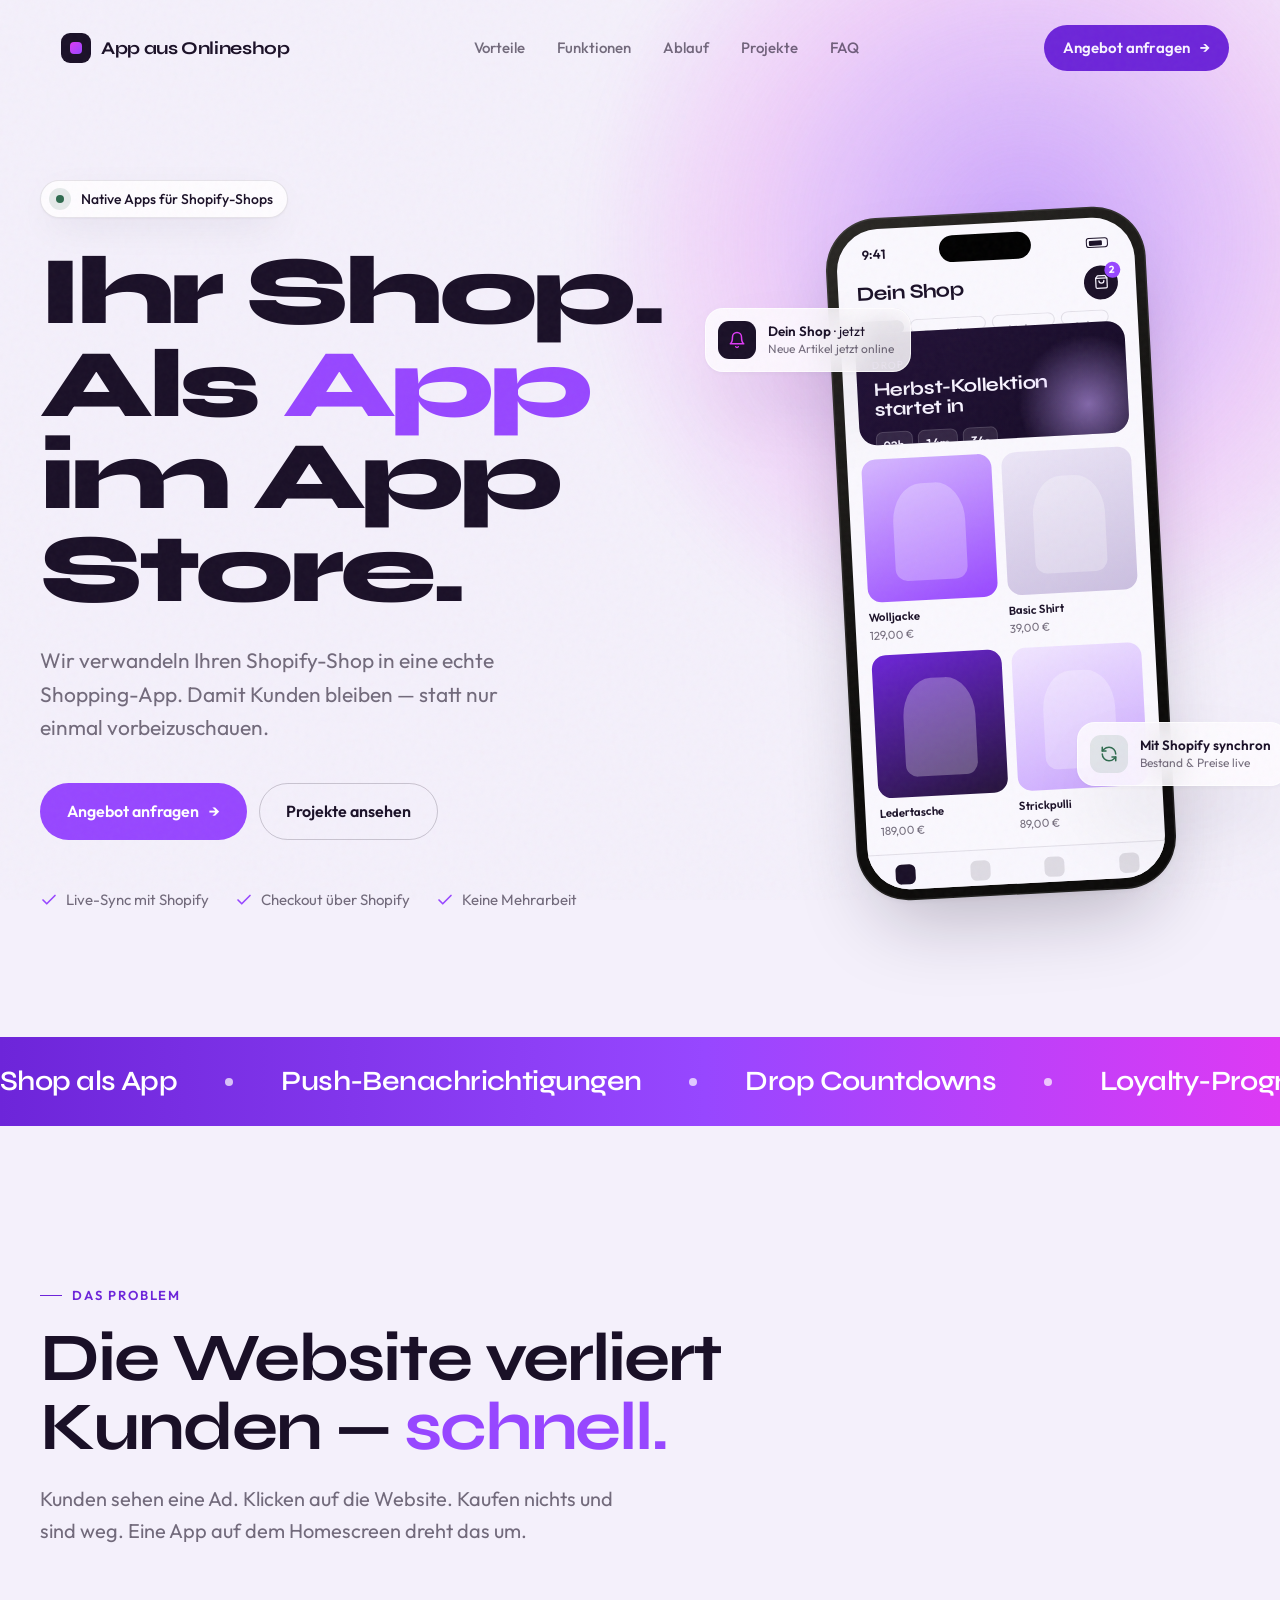
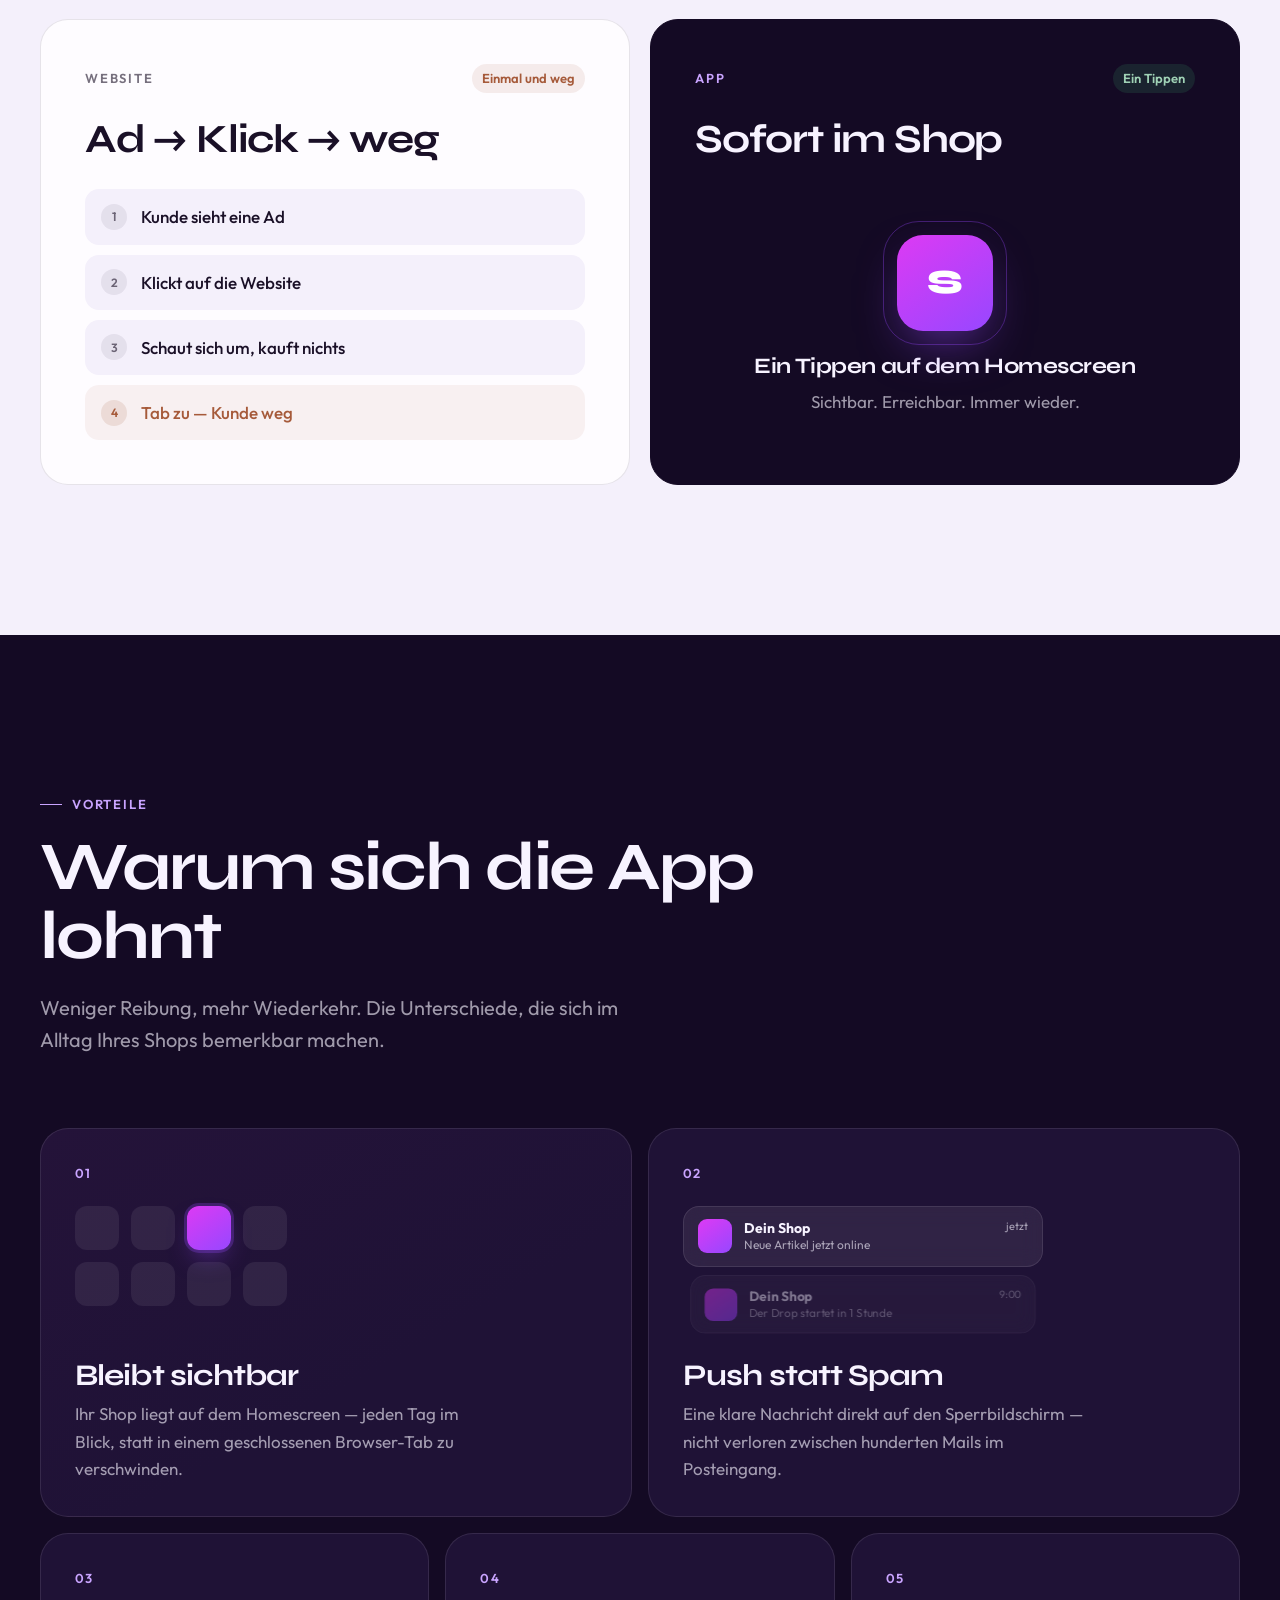
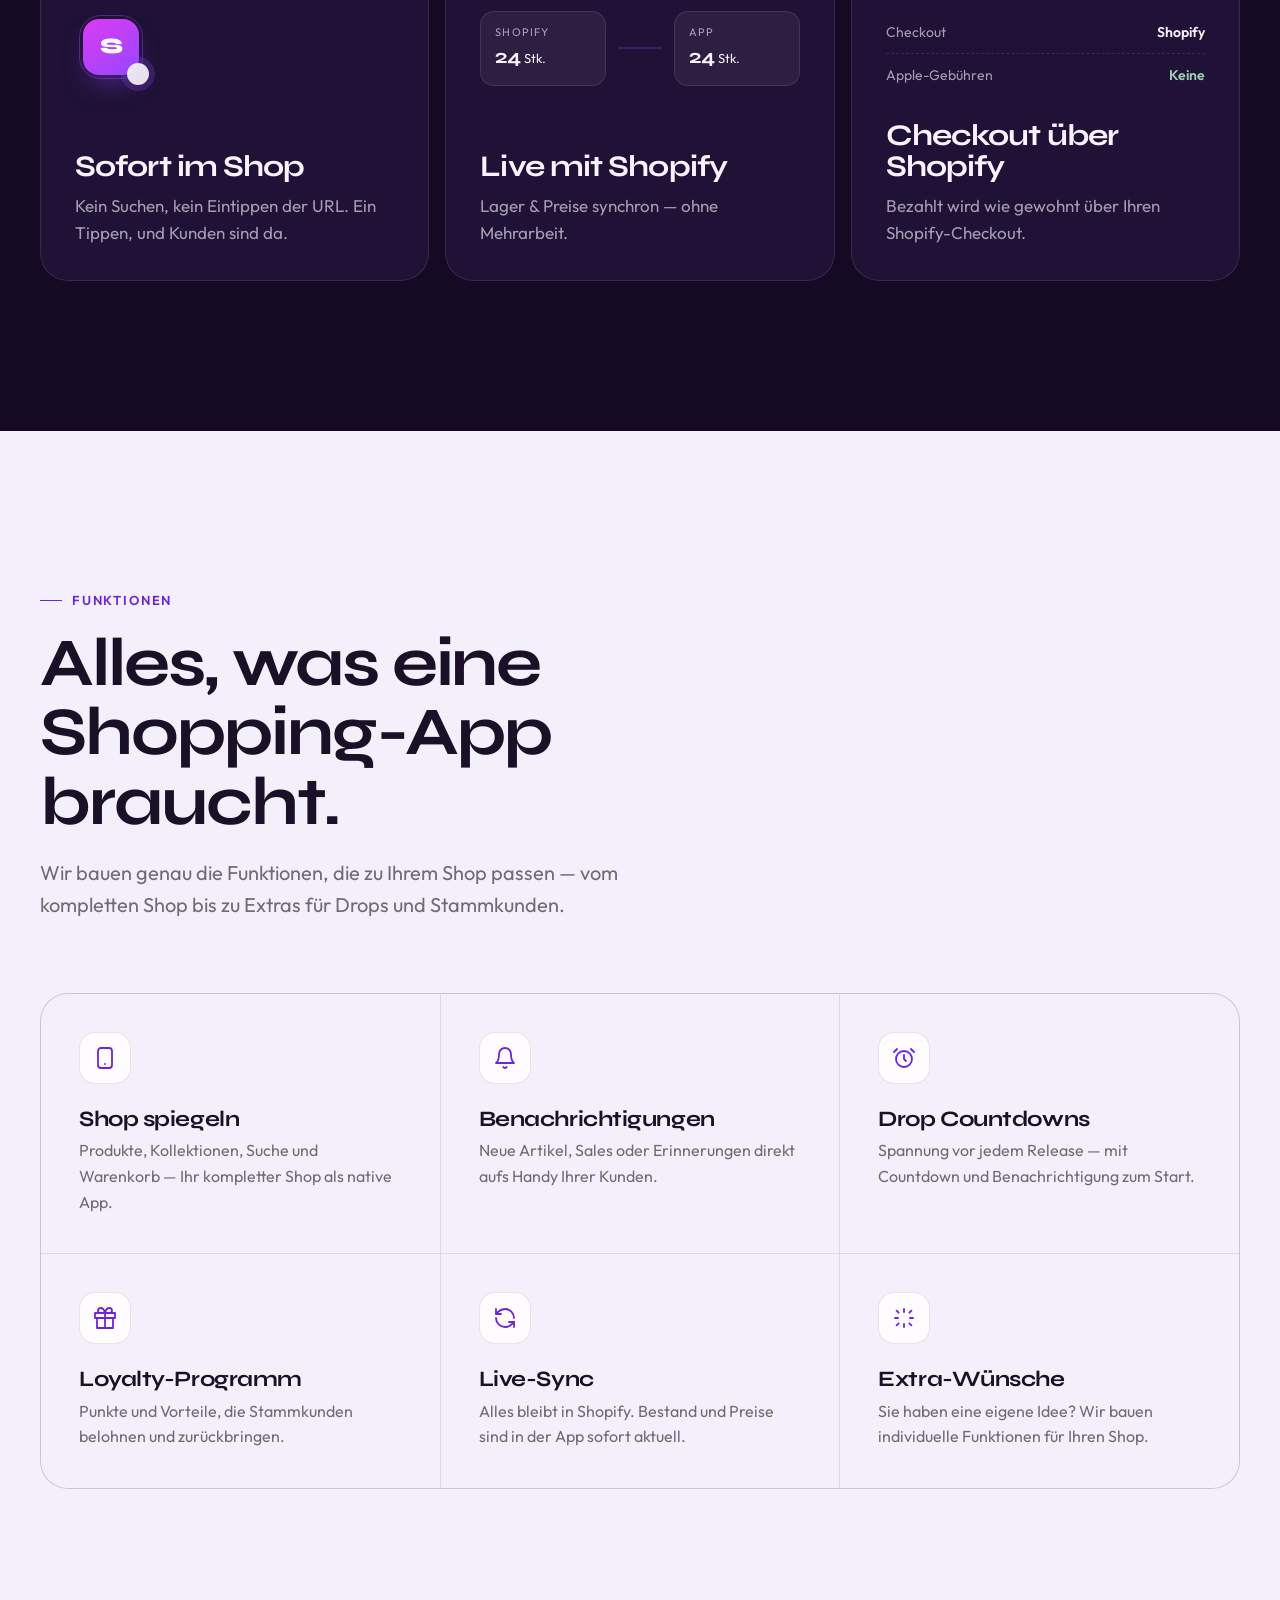
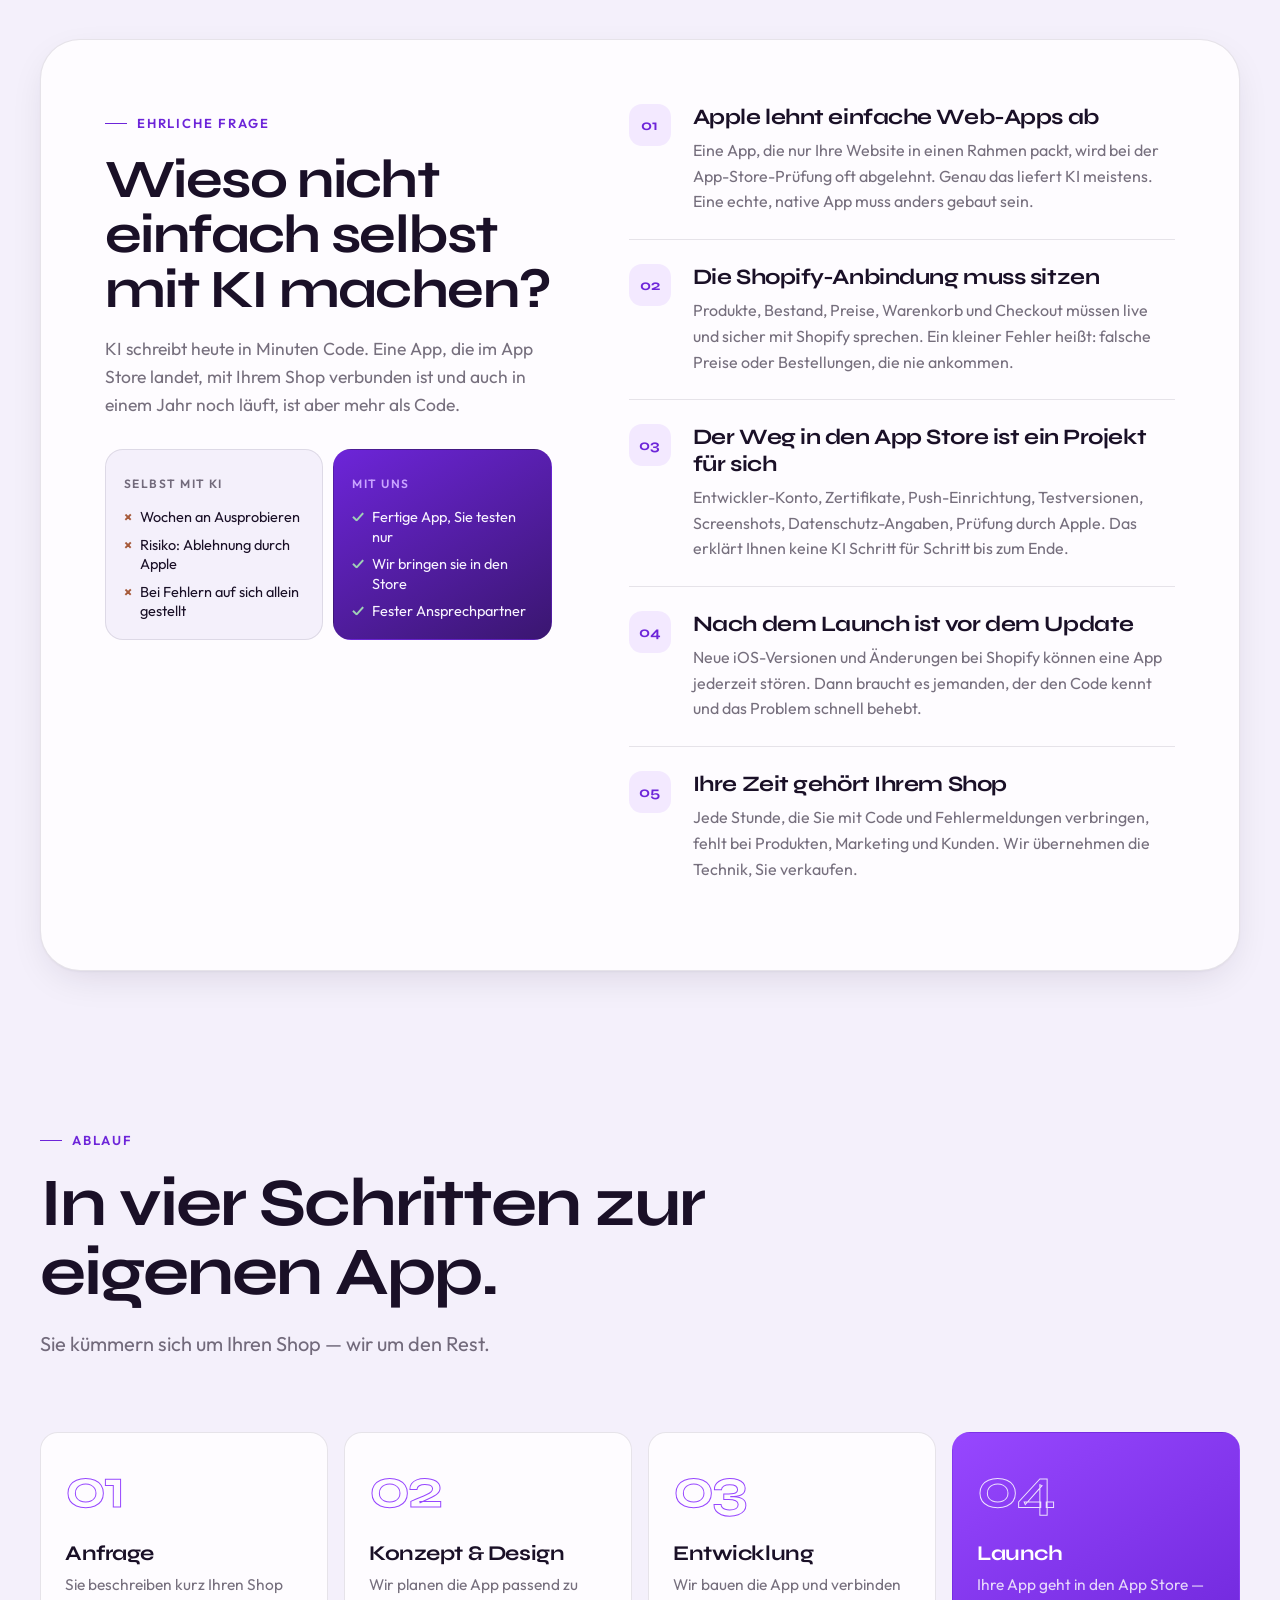
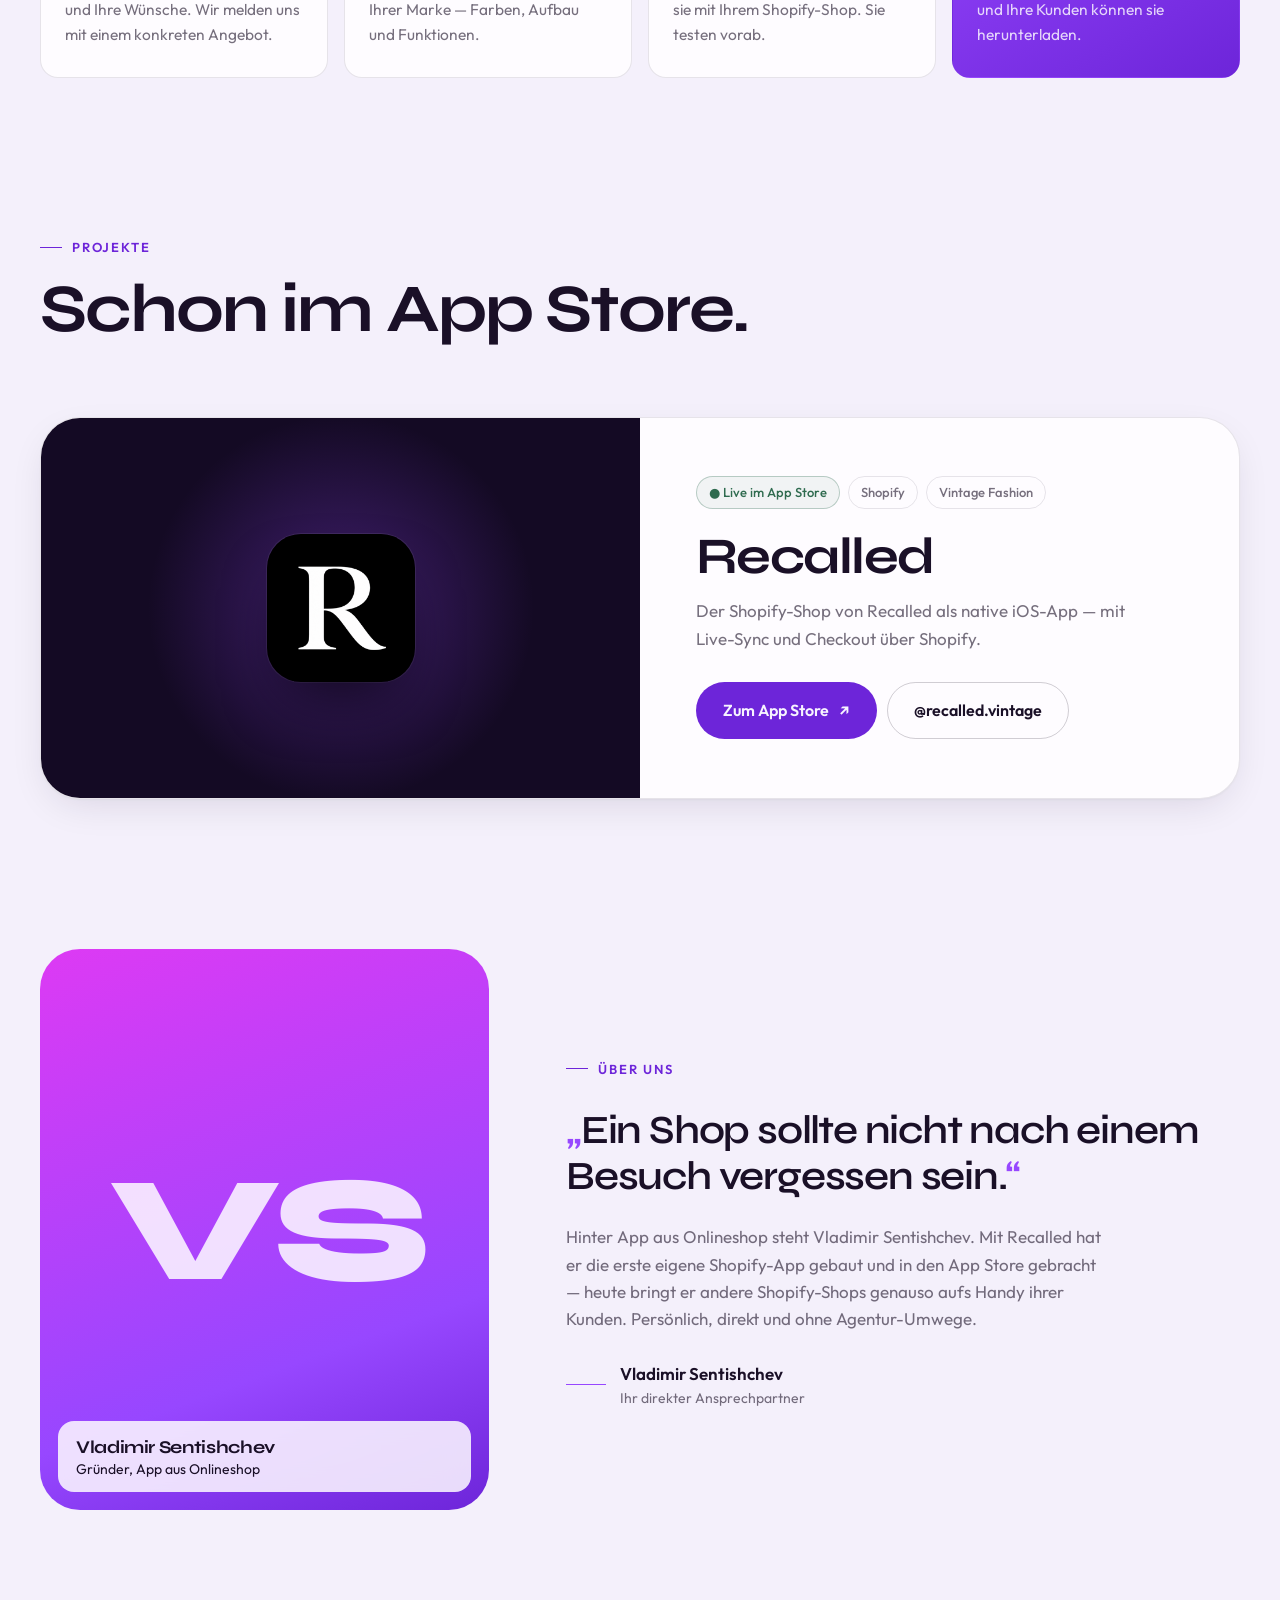
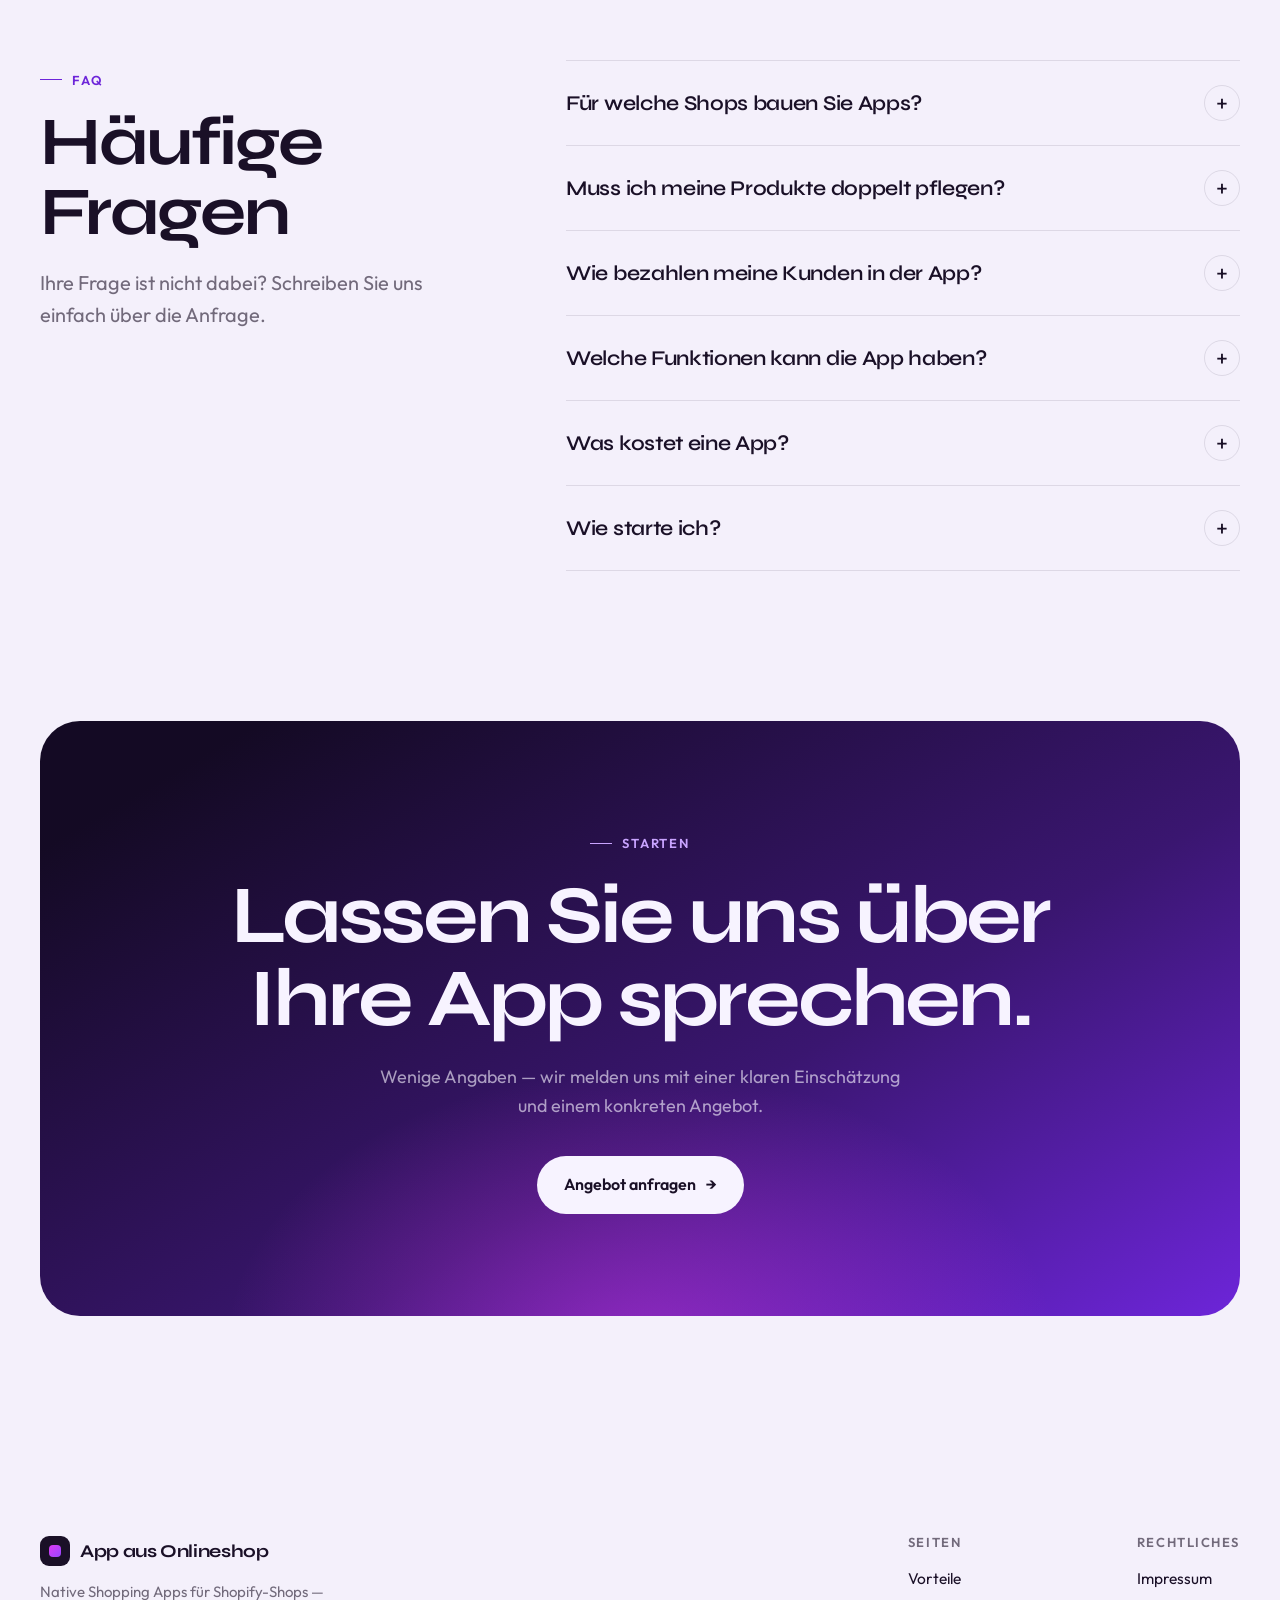
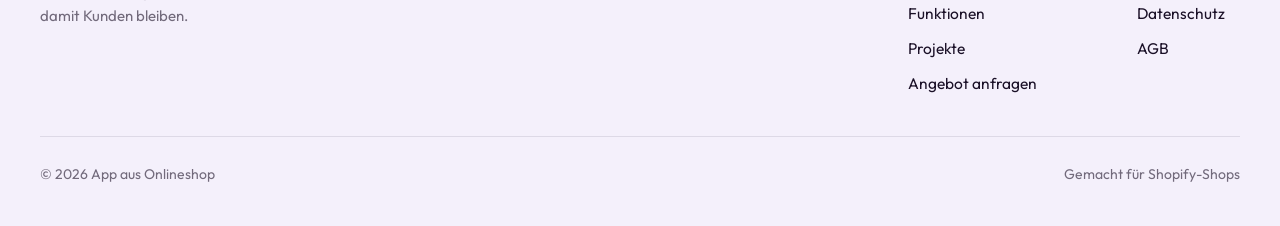
==== commit 9f01f9ab: "Polish the third benefit card with a one-tap visual. Co-authored-by: Cursor <cursoragent@cursor.com>" ====
--- a/index.html
+++ b/index.html
@@ -187,6 +187,12 @@
 
           <article class="bento__item reveal">
             <span class="bento__num">03</span>
+            <div class="bento__visual" aria-hidden="true">
+              <div class="tap">
+                <span class="tap__icon">S</span>
+                <span class="tap__finger"></span>
+              </div>
+            </div>
             <h3>Sofort im Shop</h3>
             <p>Kein Suchen, kein Eintippen der URL. Ein Tippen, und Kunden sind da.</p>
           </article>
--- a/style.css
+++ b/style.css
@@ -735,6 +735,51 @@
 .push__icon { width: 34px; height: 34px; border-radius: 9px; flex-shrink: 0; background: linear-gradient(145deg, var(--accent-pale), var(--accent)); }
 .push small { display: block; color: var(--on-deep-muted); font-size: 12px; }
 .push time { margin-left: auto; align-self: flex-start; font-size: 11px; color: var(--on-deep-muted); }
+
+/* Mini-Visual: Ein Tippen */
+.tap {
+  position: relative;
+  width: 72px;
+  height: 72px;
+  display: grid;
+  place-items: center;
+}
+.tap__icon {
+  width: 56px;
+  height: 56px;
+  border-radius: 16px;
+  background: linear-gradient(145deg, var(--accent-pale), var(--accent));
+  display: grid;
+  place-items: center;
+  color: #fff;
+  font-family: var(--display);
+  font-weight: 800;
+  font-size: 22px;
+  box-shadow: 0 14px 28px -10px rgba(151, 71, 255, 0.55);
+}
+.tap__icon::after {
+  content: "";
+  position: absolute;
+  inset: 4px;
+  border-radius: 22px;
+  border: 1.5px solid rgba(151, 71, 255, 0.4);
+  animation: ring 2.4s var(--ease) infinite;
+}
+.tap__finger {
+  position: absolute;
+  right: -2px;
+  bottom: -2px;
+  width: 22px;
+  height: 22px;
+  border-radius: 50%;
+  background: rgba(247, 243, 255, 0.92);
+  box-shadow: 0 0 0 6px rgba(151, 71, 255, 0.22);
+  animation: tap 1.8s var(--ease) infinite;
+}
+@keyframes tap {
+  0%, 100% { transform: scale(1); opacity: 1; }
+  45% { transform: scale(0.72); opacity: 0.85; }
+}
 
 /* Mini-Visual: Sync */
 .sync { display: flex; align-items: center; gap: 12px; }
